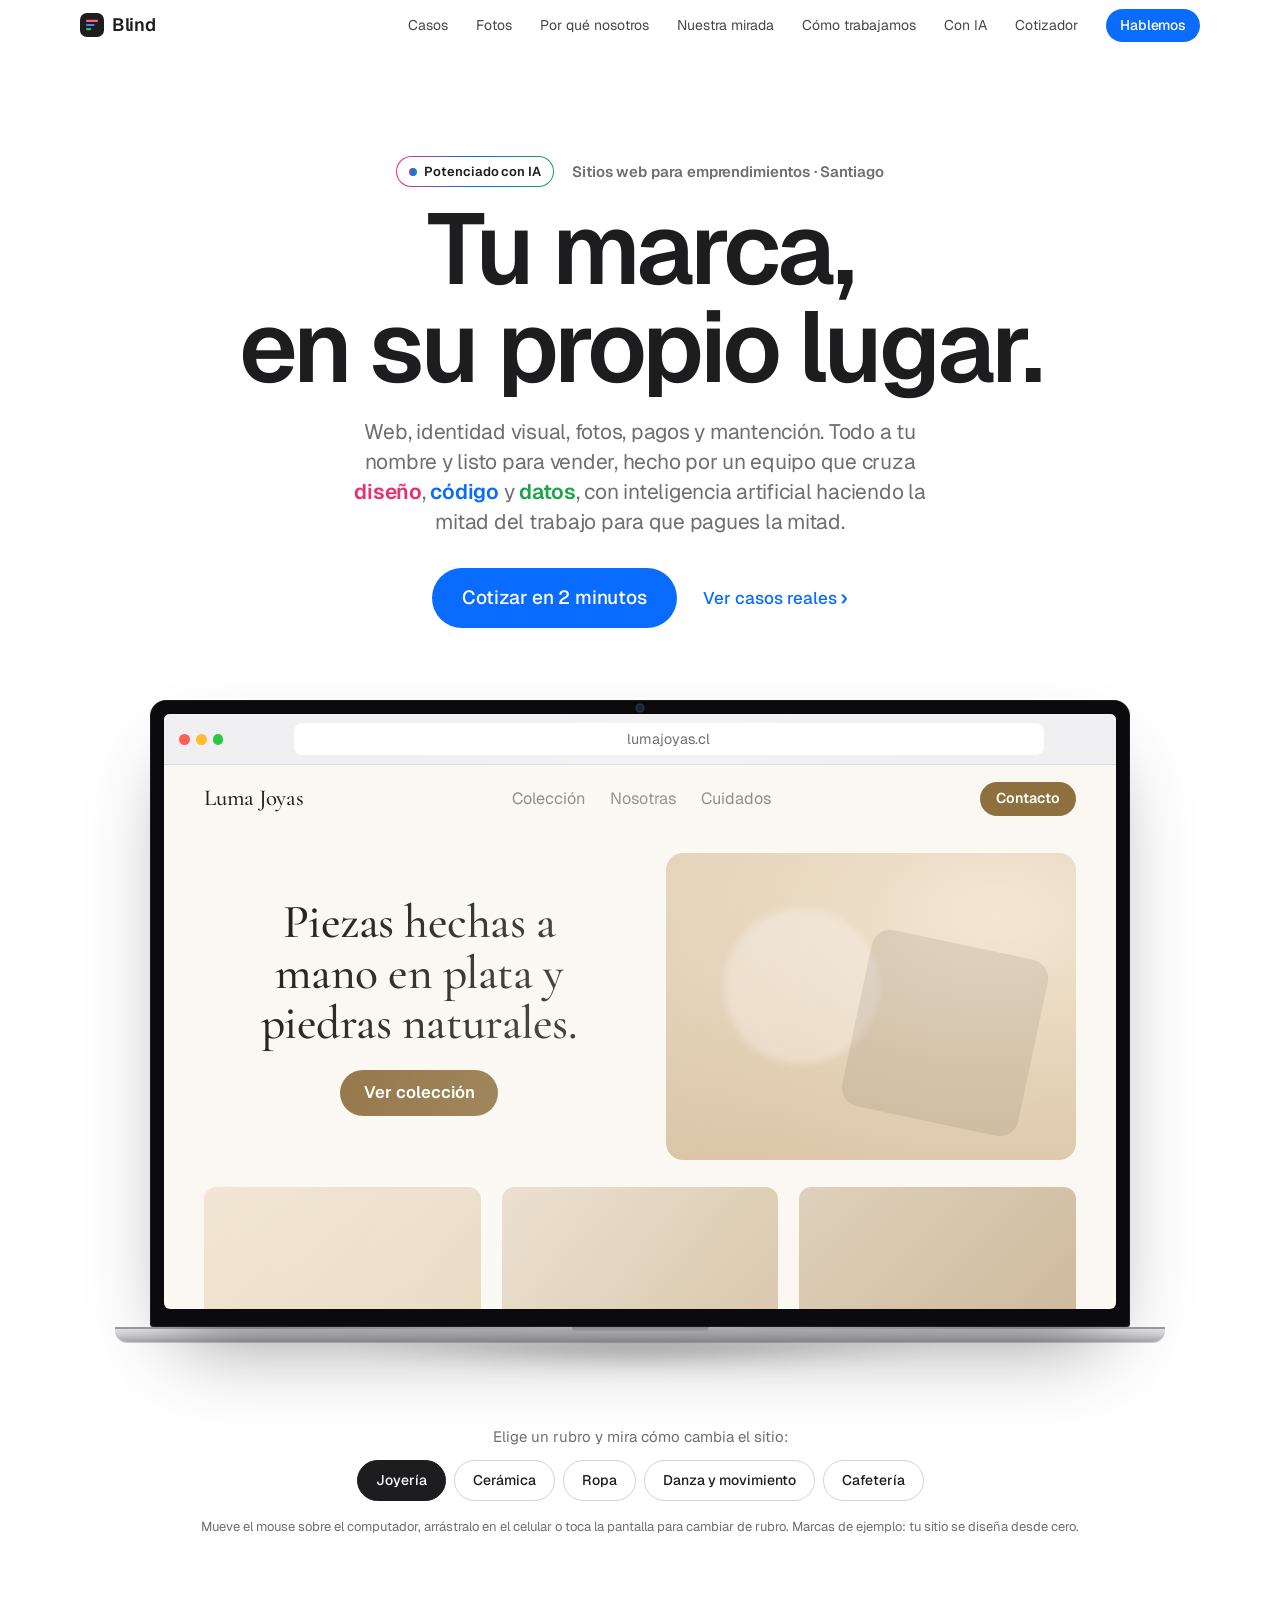
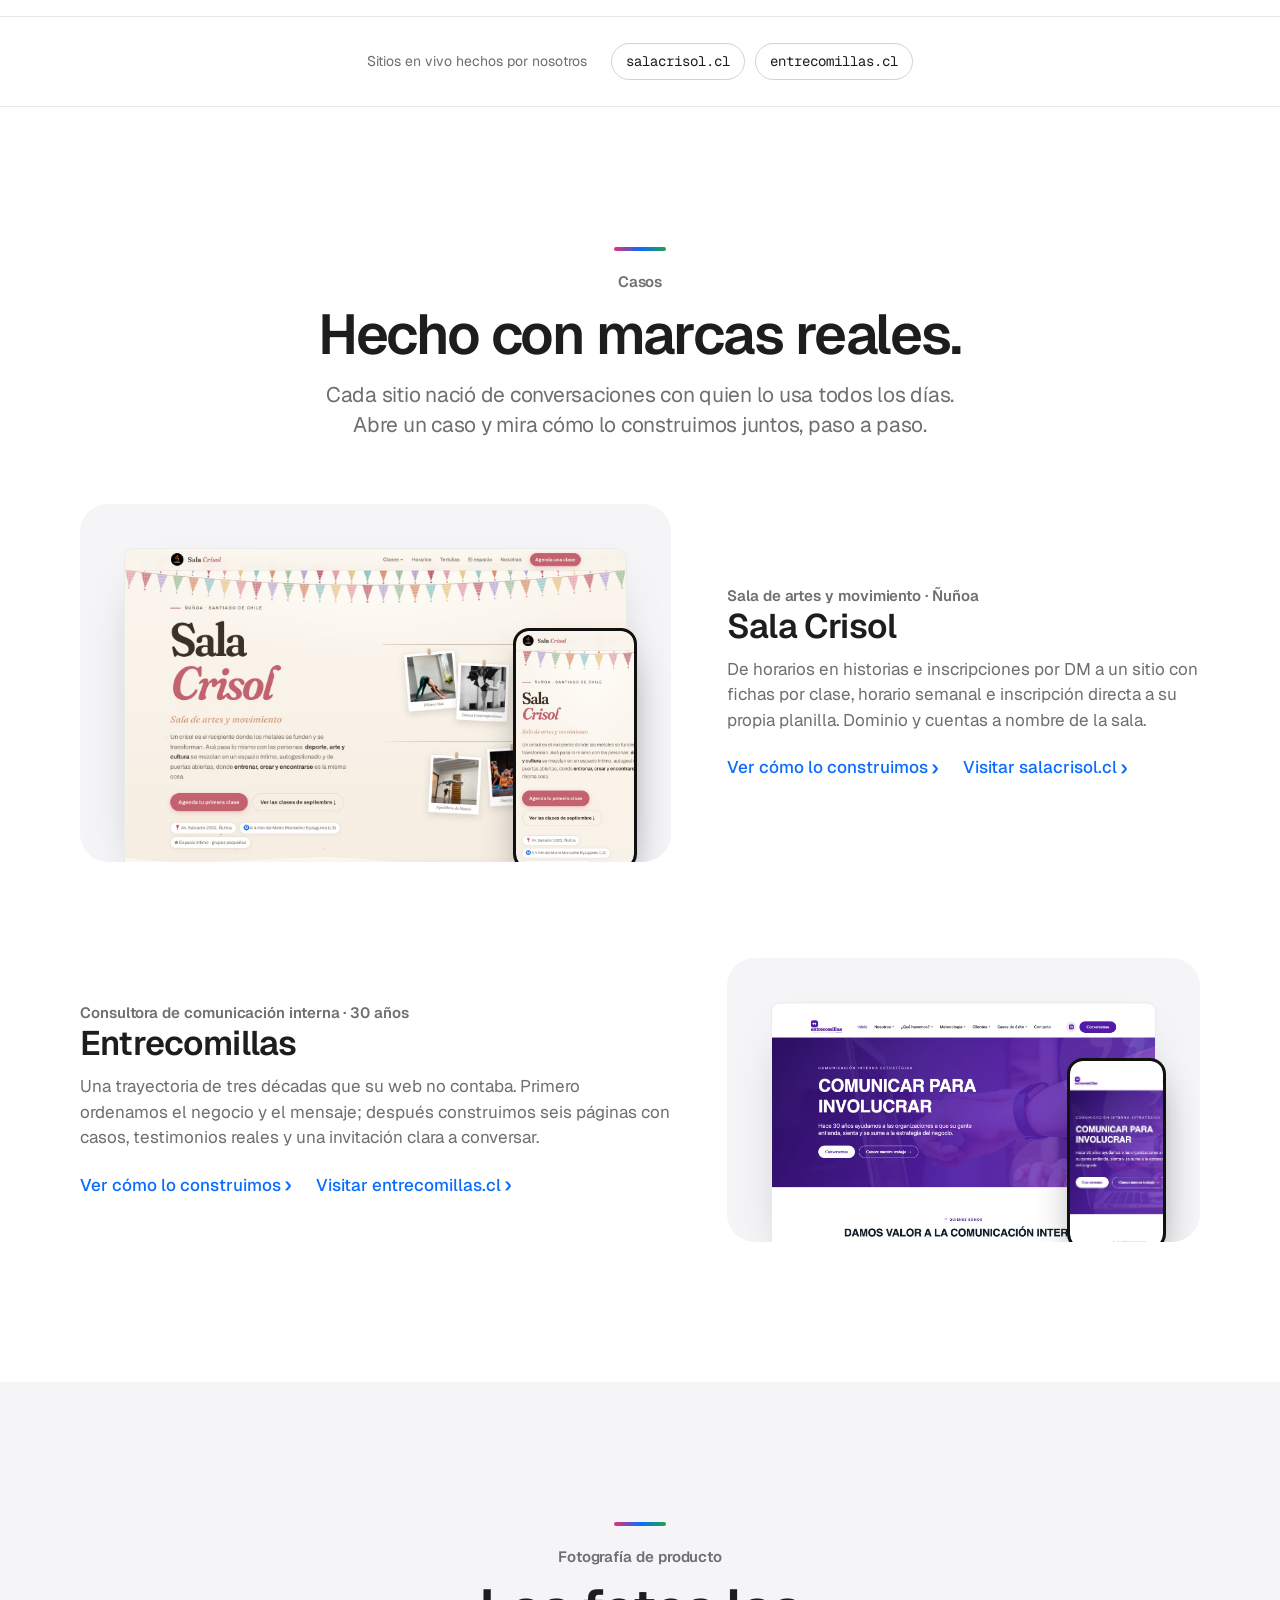
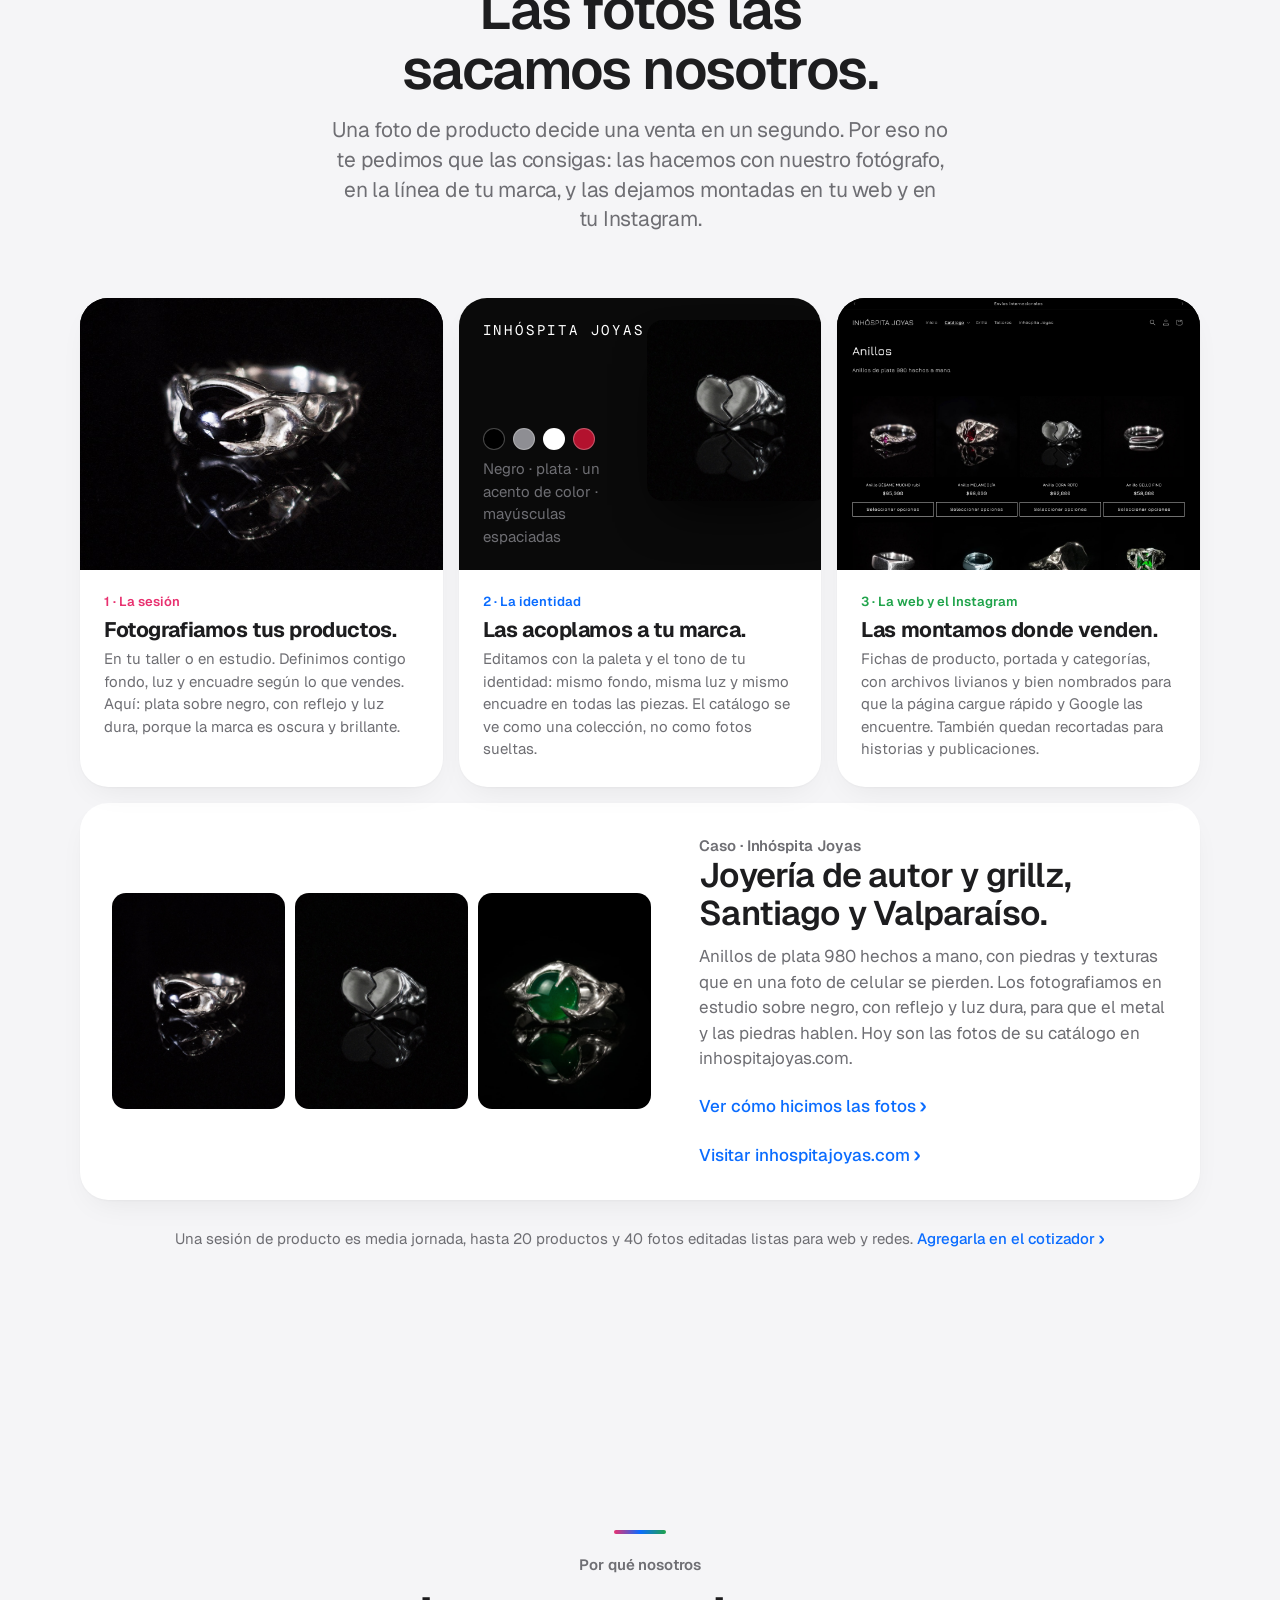
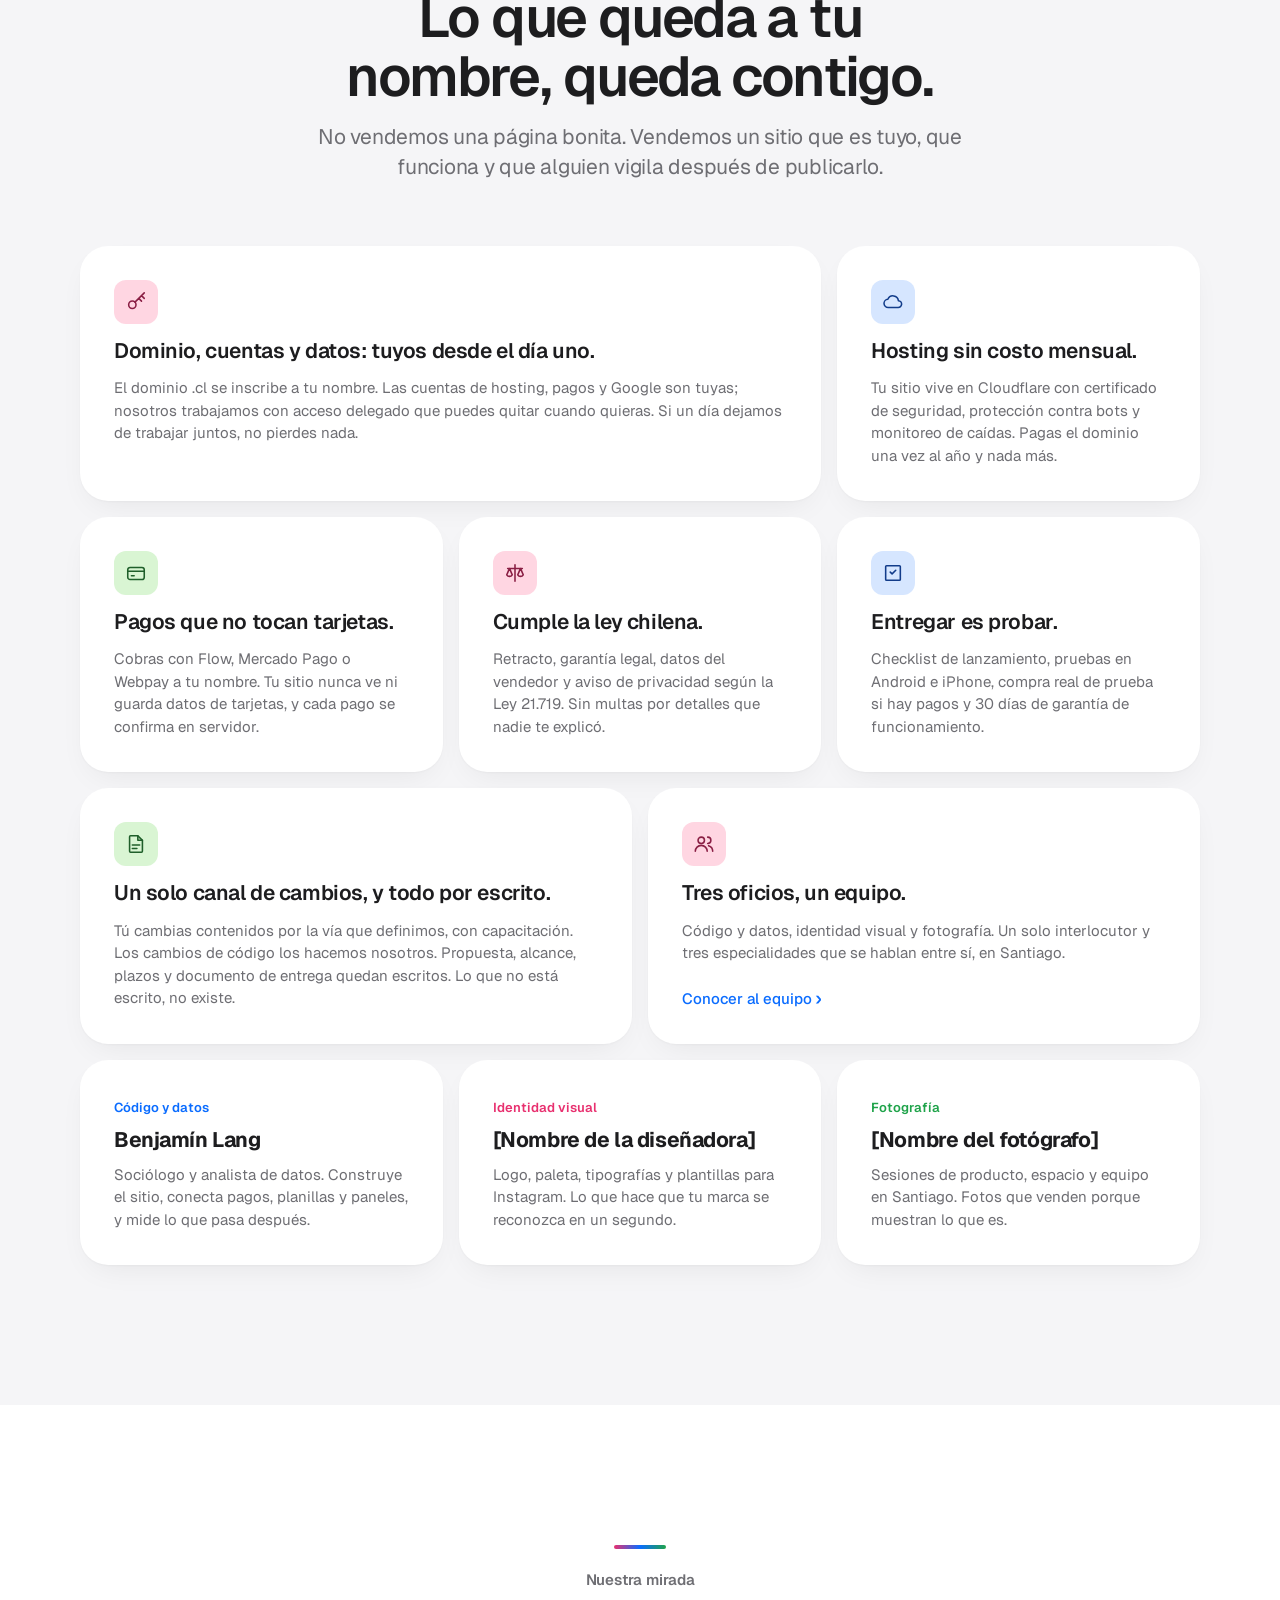
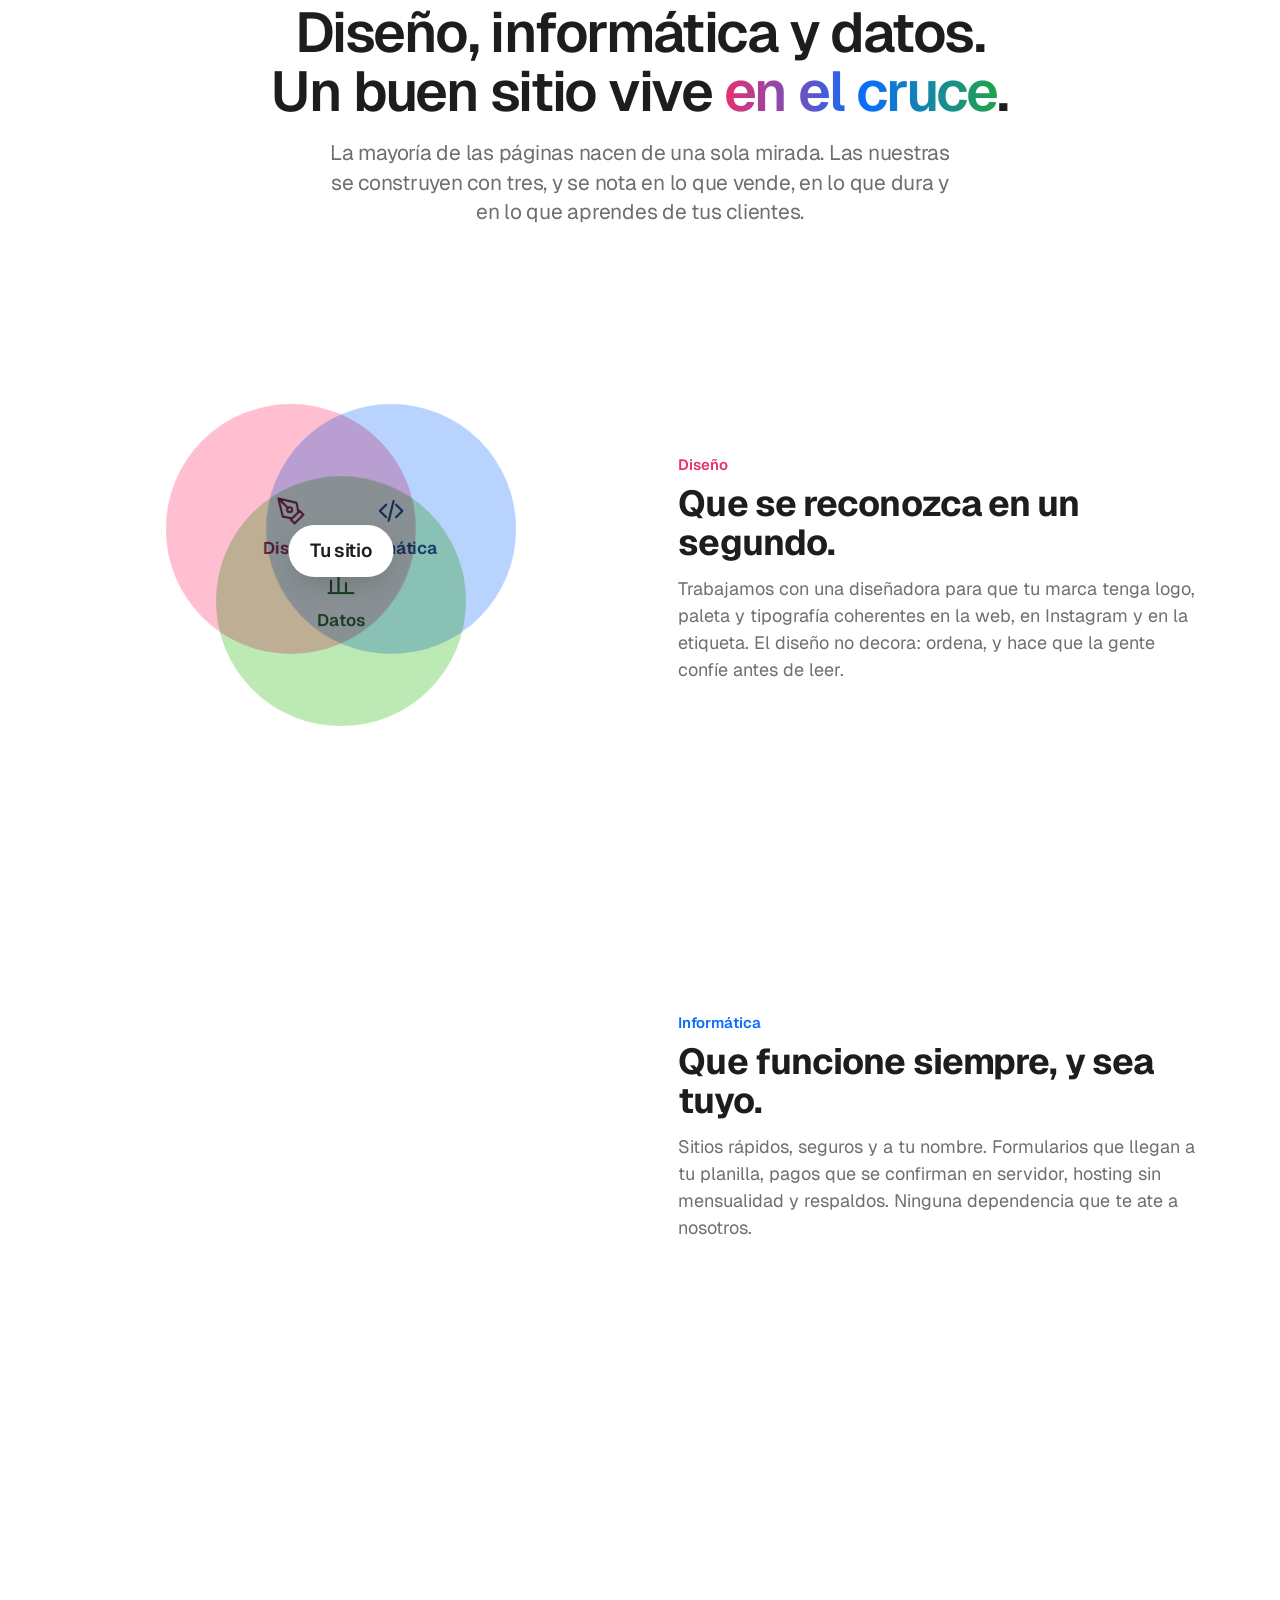
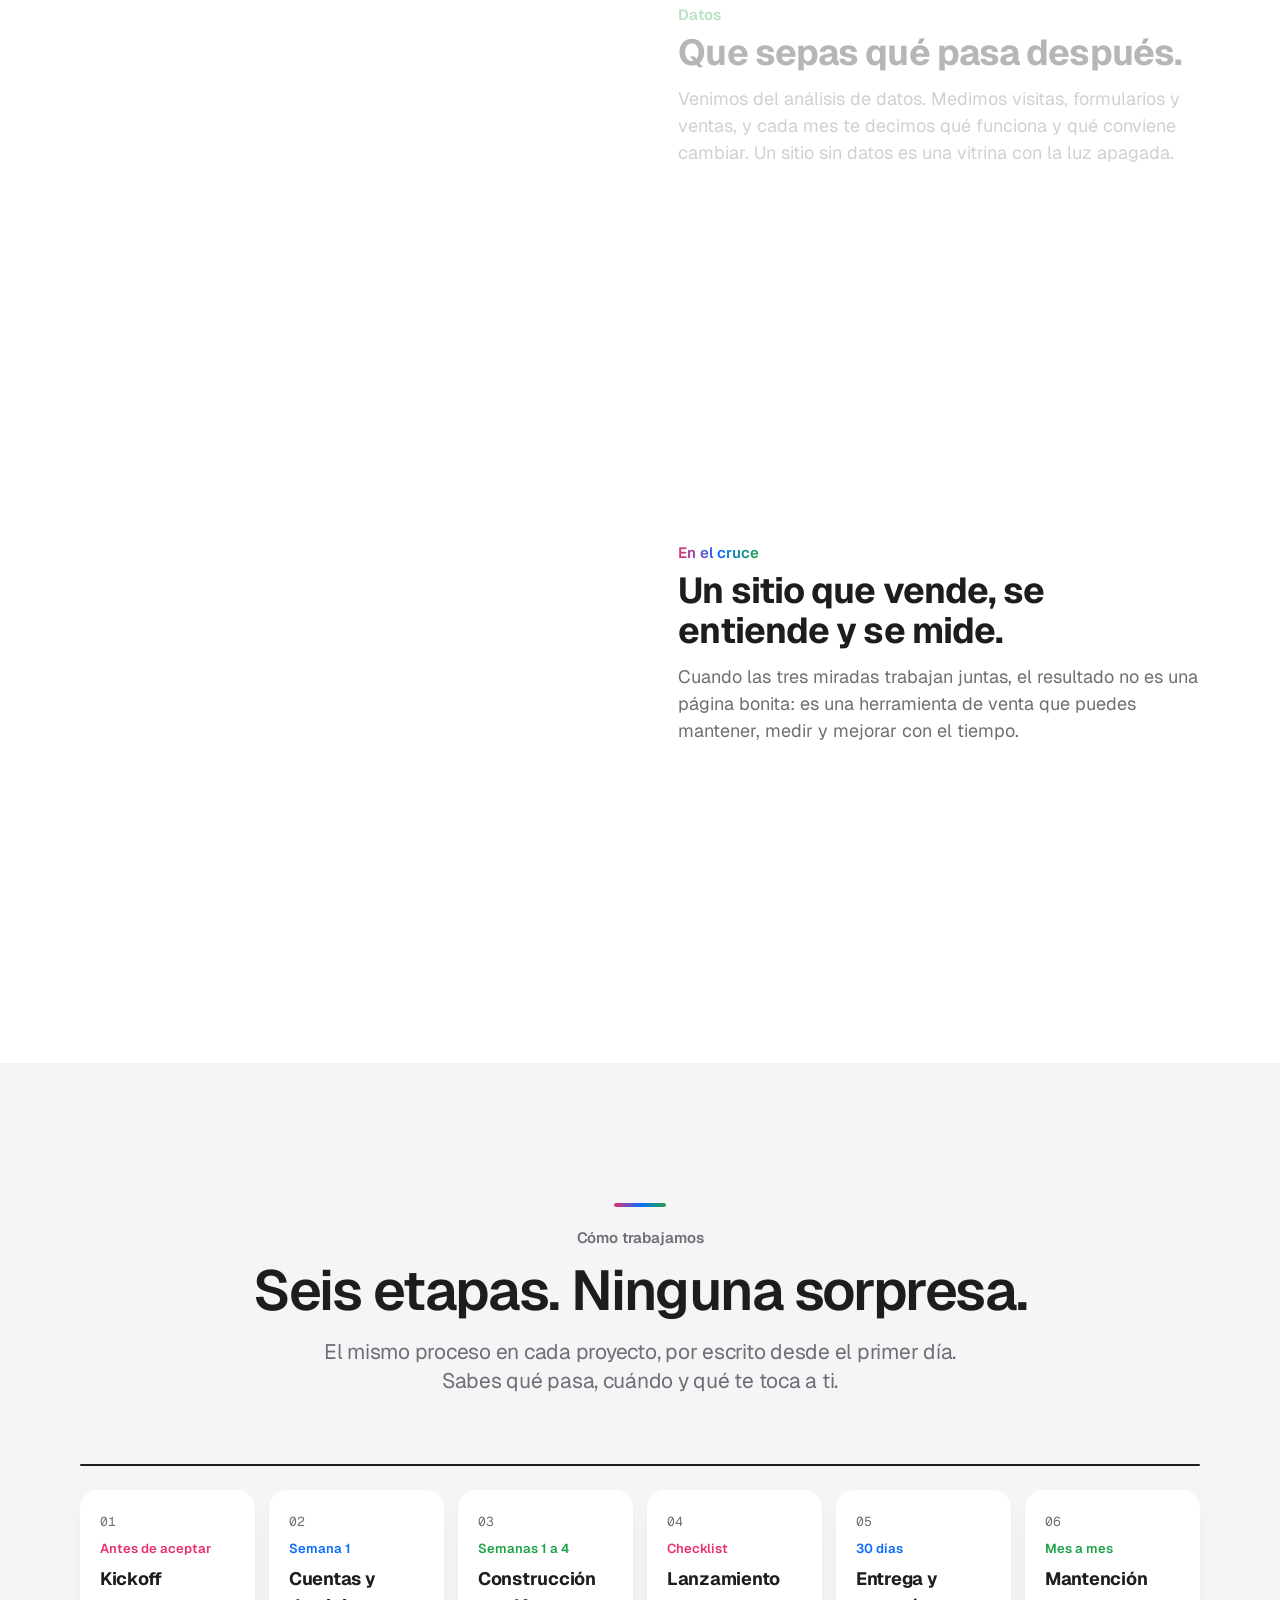
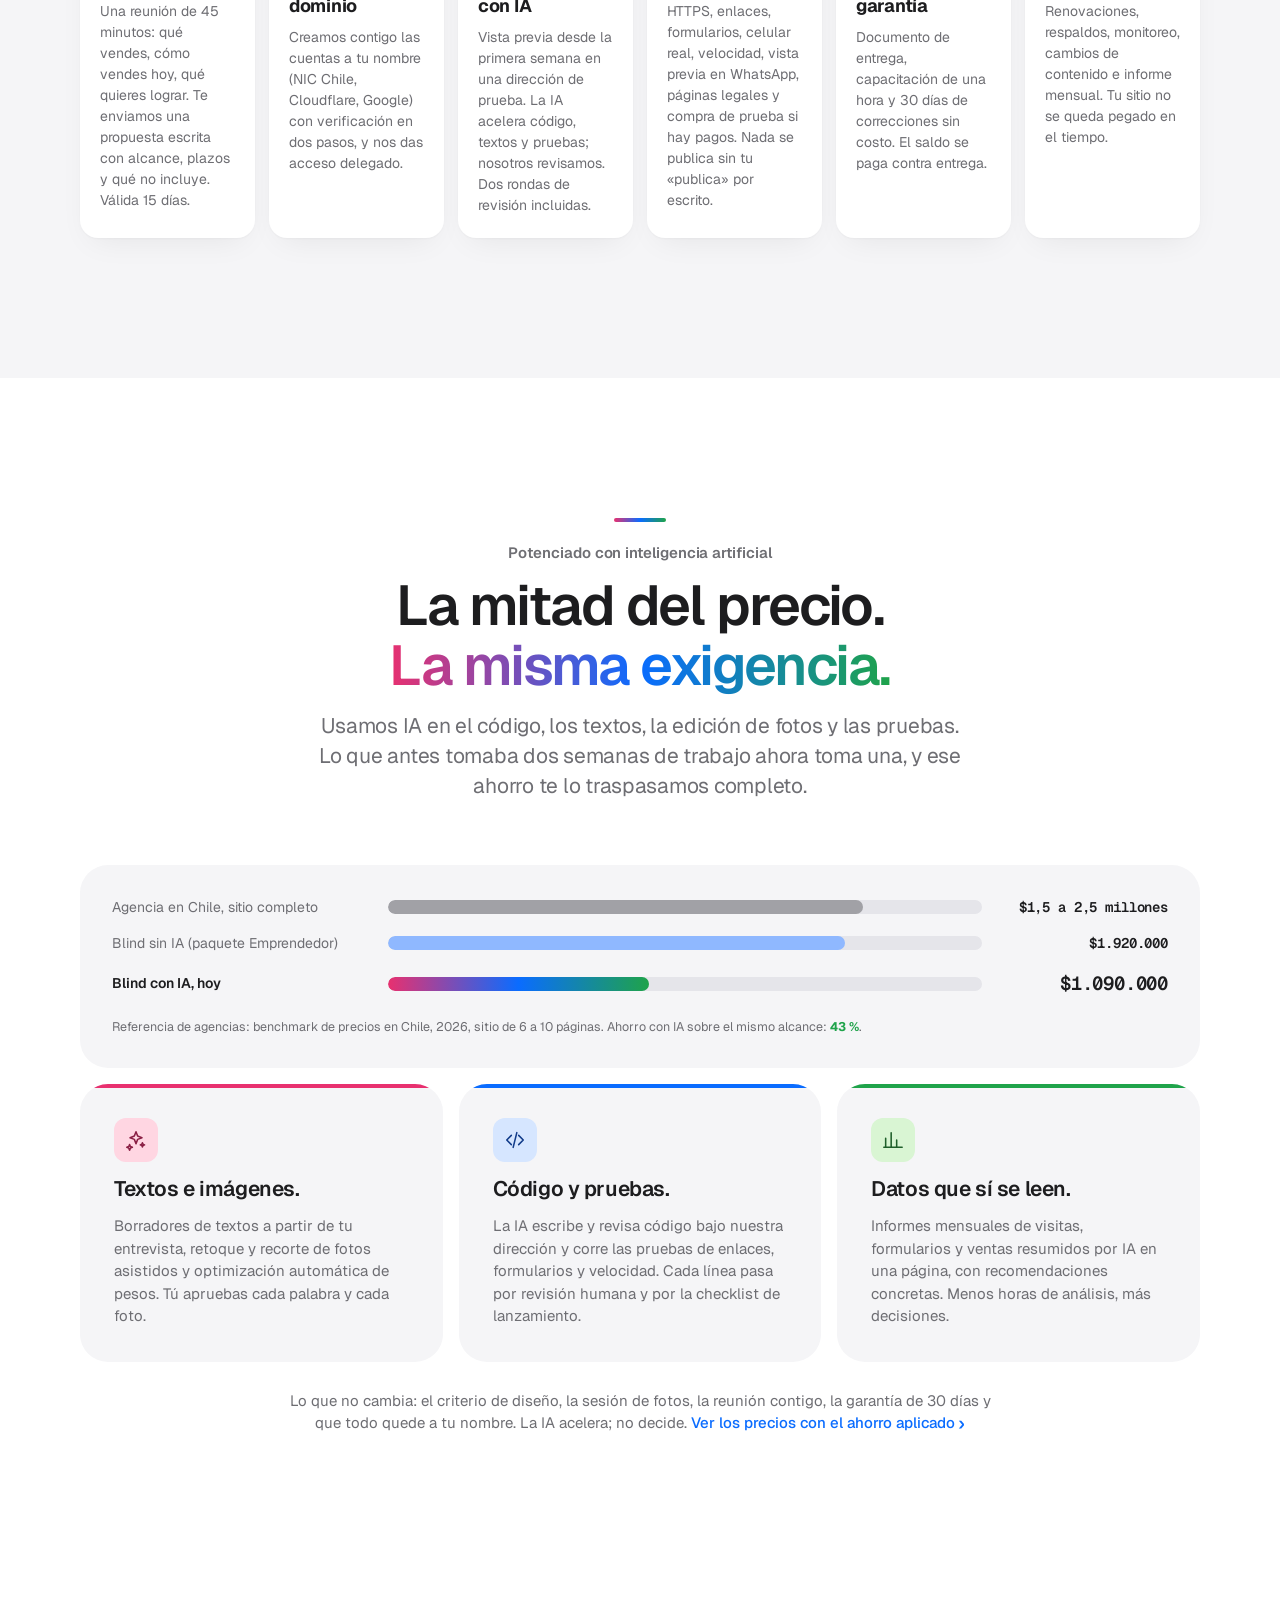
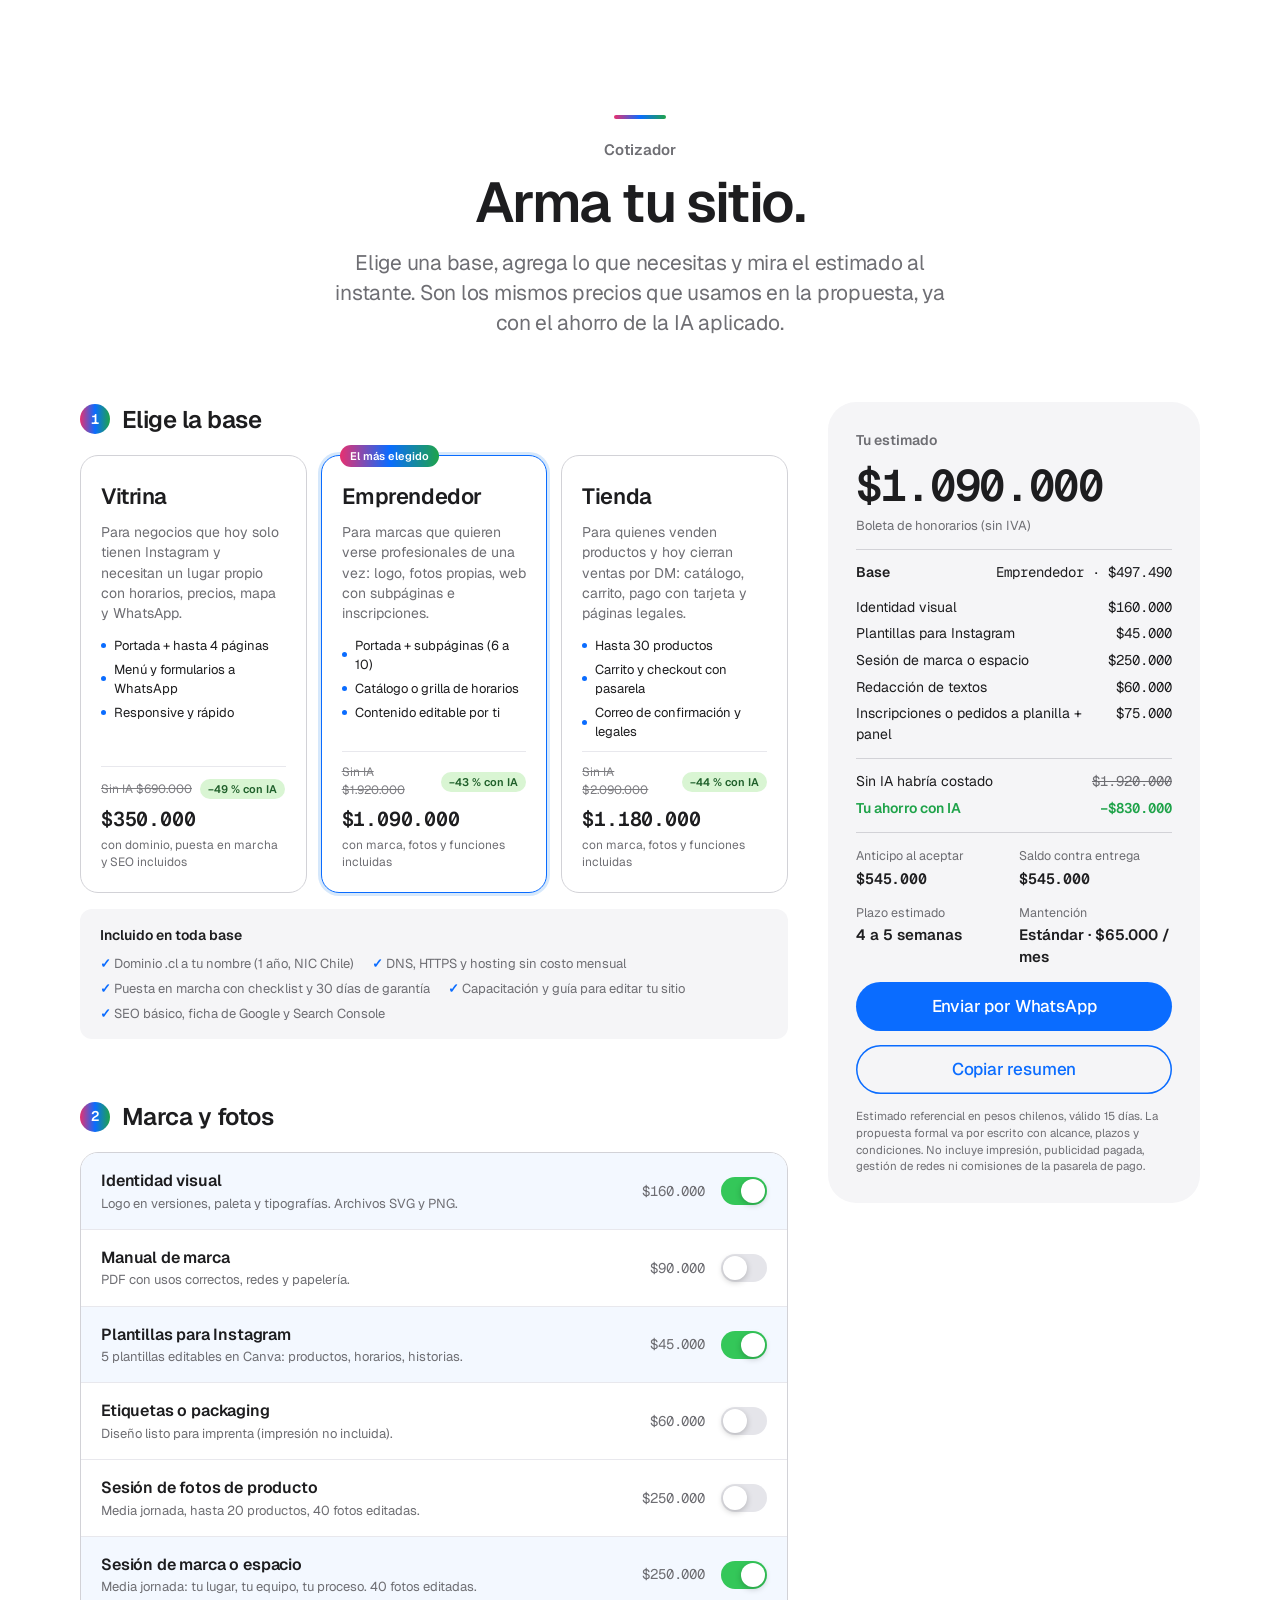
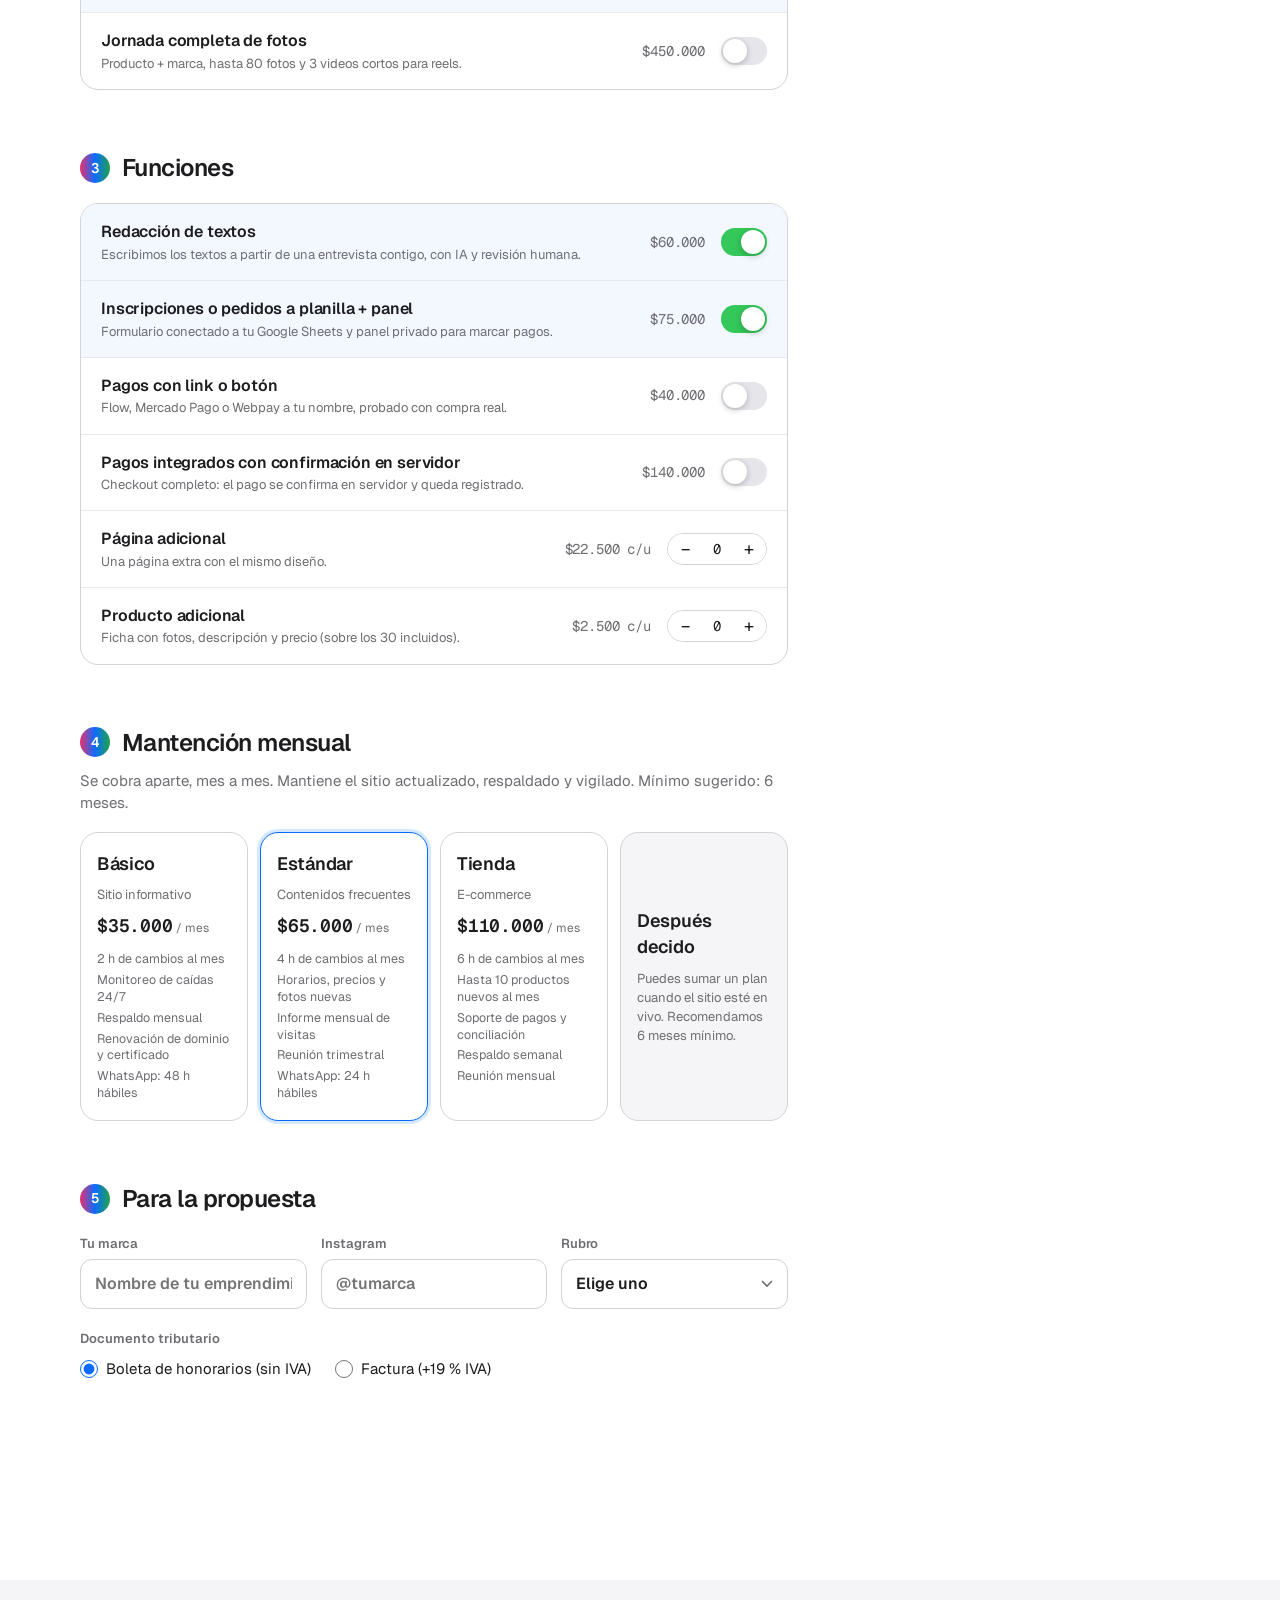
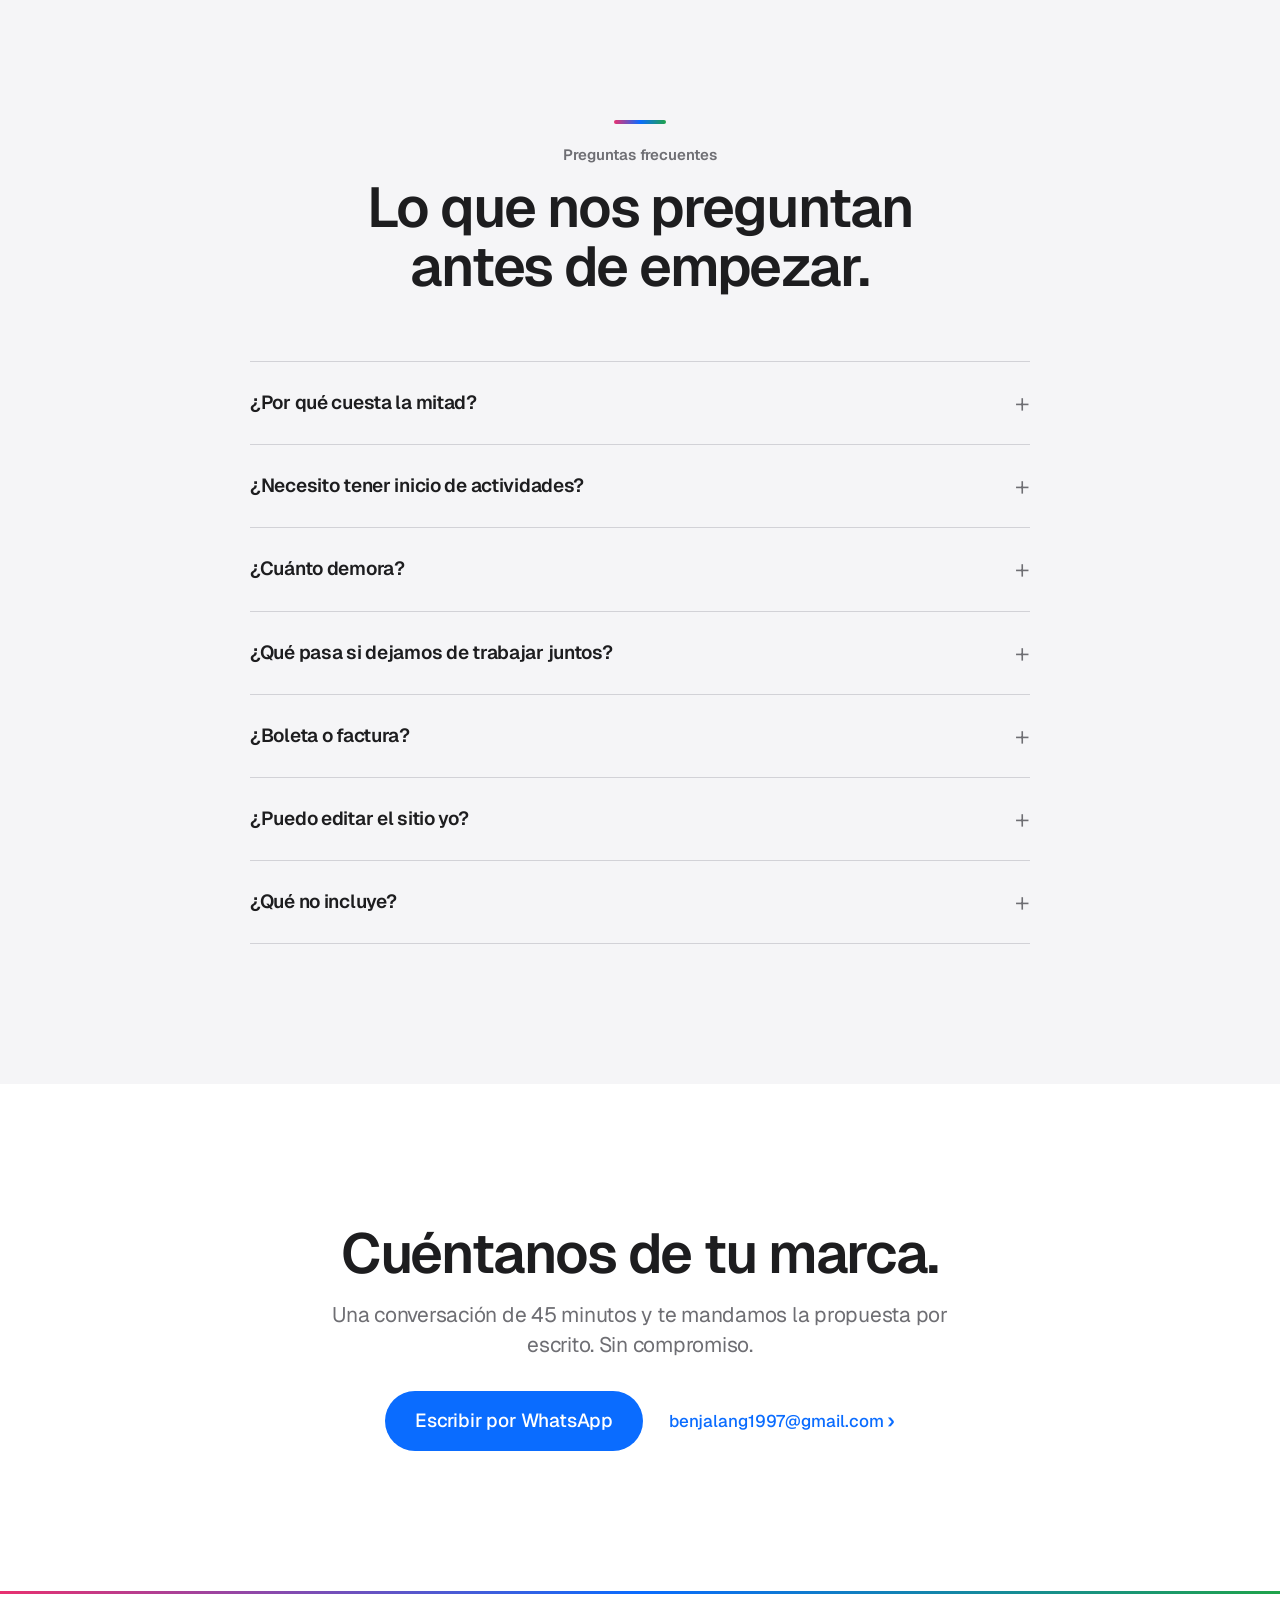
==== index.html @ 1ca6425b "Corrige el nombre Entrecomillas (se escribe junto) Co-Authored-By: Claude Fable 5.1 <noreply@anthrop" ====
<!doctype html>
<html lang="es-CL">
<head>
  <meta charset="utf-8">
  <meta name="viewport" content="width=device-width, initial-scale=1">
  <title>Blind · Sitios web completos, potenciados con IA</title>
  <meta name="description" content="Blind: web, identidad visual, fotos, pagos y mantención para emprendimientos en Santiago. Potenciado con IA para costar la mitad. Todo a tu nombre. Cotiza en 2 minutos.">
  <meta name="theme-color" content="#ffffff">
  <meta property="og:title" content="Tu marca, en su propio lugar.">
  <meta property="og:description" content="Sitios web completos para emprendimientos, potenciados con IA: web + identidad + fotos + pagos + mantención a la mitad del precio. Cotiza en 2 minutos.">
  <meta property="og:type" content="website">
  <link rel="icon" href="data:image/svg+xml,%3Csvg xmlns='http://www.w3.org/2000/svg' viewBox='0 0 28 28'%3E%3Crect width='28' height='28' rx='8' fill='%231d1d1f'/%3E%3Crect x='7' y='8' width='14' height='2.6' rx='1.3' fill='%23ff5c8a'/%3E%3Crect x='7' y='12.7' width='10' height='2.6' rx='1.3' fill='%233d8bff'/%3E%3Crect x='7' y='17.4' width='6' height='2.6' rx='1.3' fill='%2334c26a'/%3E%3C/svg%3E">
  <link rel="preconnect" href="https://fonts.googleapis.com">
  <link rel="preconnect" href="https://fonts.gstatic.com" crossorigin>
  <link rel="stylesheet" href="https://fonts.googleapis.com/css2?family=Geist:wght@400;500;600;700&family=Geist+Mono:wght@500;600&family=Cormorant+Garamond:wght@500&family=Nunito:wght@800&family=Archivo+Black&family=DM+Serif+Display:ital@1&family=Zilla+Slab:wght@600&display=swap">
  <link rel="stylesheet" href="css/estilos.css">
</head>
<body>
<a class="skip" href="#casos">Saltar al contenido</a>

<header class="nav">
  <div class="nav__in wrap">
    <a class="nav__logo" href="#inicio"><svg class="logo" viewBox="0 0 28 28" width="24" height="24" aria-hidden="true"><rect width="28" height="28" rx="8" fill="#1d1d1f"/><rect x="7" y="8" width="14" height="2.6" rx="1.3" fill="#ff5c8a"/><rect x="7" y="12.7" width="10" height="2.6" rx="1.3" fill="#3d8bff"/><rect x="7" y="17.4" width="6" height="2.6" rx="1.3" fill="#34c26a"/></svg><span data-cfg="nombre">Blind</span></a>
    <button class="nav__burger" aria-label="Abrir menú" aria-expanded="false" aria-controls="menu"><span></span><span></span></button>
    <nav class="nav__links" id="menu" aria-label="Secciones">
      <a href="#casos">Casos</a>
      <a href="#fotos">Fotos</a>
      <a href="#por-que">Por qué nosotros</a>
      <a href="#cruce">Nuestra mirada</a>
      <a href="#proceso">Cómo trabajamos</a>
      <a href="#ia">Con IA</a>
      <a href="#cotizador">Cotizador</a>
      <a class="btn btn--sm" data-wa href="#" target="_blank" rel="noopener">Hablemos</a>
    </nav>
  </div>
</header>

<main id="inicio">

  <!-- ================= HERO ================= -->
  <section class="hero">
    <div class="wrap">
      <p class="eyebrow hero__eyebrow"><span class="badge-ia"><i></i>Potenciado con IA</span>Sitios web para emprendimientos · Santiago</p>
      <h1 class="hero__h1"><span>Tu marca,</span> <span>en su propio lugar.</span></h1>
      <p class="lead hero__lead">Web, identidad visual, fotos, pagos y mantención. Todo a tu nombre y listo para vender, hecho por un equipo que cruza <b class="c-rosa">diseño</b>, <b class="c-azul">código</b> y <b class="c-verde">datos</b>, con inteligencia artificial haciendo la mitad del trabajo para que pagues la mitad.</p>
      <div class="hero__cta">
        <a class="btn btn--lg" href="#cotizador">Cotizar en 2 minutos</a>
        <a class="link" href="#casos">Ver casos reales</a>
      </div>
    </div>

    <div class="mac-stage" id="mac-stage" aria-label="Demostración interactiva: un sitio que cambia según el rubro">
      <div class="mac" id="mac">
        <div class="mac__float">
        <div class="mac__lid">
          <div class="mac__bezel">
            <div class="mac__cam"></div>
            <div class="mac__screen" role="button" tabindex="0" aria-label="Cambiar al siguiente rubro de ejemplo">
              <div class="mini" id="mini" data-font="joyeria">
                <div class="mini__bar"><span class="mini__dots"><i></i><i></i><i></i></span><span class="mini__url">lumajoyas.cl</span></div>
                <div class="mini__page">
                  <div class="mini__top">
                    <span class="mini__marca">Luma Joyas</span>
                    <span class="mini__nav"><span></span><span></span><span></span></span>
                    <span class="mini__btn">Contacto</span>
                  </div>
                  <div class="mini__hero">
                    <div class="mini__hero-txt"><h2 class="mini__tag"></h2><span class="mini__cta"></span></div>
                    <div class="mini__hero-img"></div>
                  </div>
                  <div class="mini__cards">
                    <div class="mini__card"><div class="mini__card-img mini__card-img--1"></div><span class="mini__card-nombre"></span><span class="mini__card-precio"></span></div>
                    <div class="mini__card"><div class="mini__card-img mini__card-img--2"></div><span class="mini__card-nombre"></span><span class="mini__card-precio"></span></div>
                    <div class="mini__card"><div class="mini__card-img mini__card-img--3"></div><span class="mini__card-nombre"></span><span class="mini__card-precio"></span></div>
                  </div>
                </div>
              </div>
            </div>
          </div>
        </div>
        <div class="mac__base"><span class="mac__notch"></span></div>
        <div class="mac__shadow"></div>
        </div>
      </div>
    </div>

    <div class="hero__rubros wrap">
      <p class="hero__rubros-label">Elige un rubro y mira cómo cambia el sitio:</p>
      <div class="chips" id="rubros" role="group" aria-label="Rubros de ejemplo"></div>
      <p class="hero__nota">Mueve el mouse sobre el computador, arrástralo en el celular o toca la pantalla para cambiar de rubro. Marcas de ejemplo: tu sitio se diseña desde cero.</p>
    </div>

    <div class="vivo">
      <div class="wrap vivo__in">
        <span class="vivo__label">Sitios en vivo hechos por nosotros</span>
        <div class="vivo__list" id="en-vivo"></div>
      </div>
    </div>
  </section>

  <!-- ================= CASOS ================= -->
  <section class="sec" id="casos">
    <div class="wrap">
      <header class="sec__head reveal">
        <p class="eyebrow">Casos</p>
        <h2 class="h2">Hecho con marcas reales.</h2>
        <p class="lead">Cada sitio nació de conversaciones con quien lo usa todos los días. Abre un caso y mira cómo lo construimos juntos, paso a paso.</p>
      </header>

      <div class="casos">
        <article class="caso reveal">
          <button class="caso__media" data-abrir="caso-crisol" aria-label="Ver cómo construimos el sitio de Sala Crisol">
            <span class="frame frame--desk"><img src="img/casos/salacrisol-desktop.jpg" alt="Portada de salacrisol.cl en escritorio" loading="lazy" width="1440" height="900"></span>
            <span class="frame frame--phone"><img src="img/casos/salacrisol-mobile.jpg" alt="" loading="lazy" width="390" height="844"></span>
          </button>
          <div class="caso__txt">
            <p class="eyebrow">Sala de artes y movimiento · Ñuñoa</p>
            <h3 class="h3">Sala Crisol</h3>
            <p>De horarios en historias e inscripciones por DM a un sitio con fichas por clase, horario semanal e inscripción directa a su propia planilla. Dominio y cuentas a nombre de la sala.</p>
            <div class="caso__acciones">
              <button class="link" type="button" data-abrir="caso-crisol">Ver cómo lo construimos</button>
              <a class="link" href="https://salacrisol.cl" target="_blank" rel="noopener">Visitar salacrisol.cl</a>
            </div>
          </div>
        </article>

        <article class="caso caso--invert reveal">
          <button class="caso__media" data-abrir="caso-ec" aria-label="Ver cómo construimos el sitio de Entrecomillas">
            <span class="frame frame--desk"><img src="img/casos/entrecomillas-desktop.jpg" alt="Portada de entrecomillas.cl en escritorio" loading="lazy" width="1440" height="900"></span>
            <span class="frame frame--phone"><img src="img/casos/entrecomillas-mobile.jpg" alt="" loading="lazy" width="390" height="844"></span>
          </button>
          <div class="caso__txt">
            <p class="eyebrow">Consultora de comunicación interna · 30 años</p>
            <h3 class="h3">Entrecomillas</h3>
            <p>Una trayectoria de tres décadas que su web no contaba. Primero ordenamos el negocio y el mensaje; después construimos seis páginas con casos, testimonios reales y una invitación clara a conversar.</p>
            <div class="caso__acciones">
              <button class="link" type="button" data-abrir="caso-ec">Ver cómo lo construimos</button>
              <a class="link" href="https://entrecomillas.cl" target="_blank" rel="noopener">Visitar entrecomillas.cl</a>
            </div>
          </div>
        </article>
      </div>
    </div>
  </section>


  <!-- ================= FOTOS ================= -->
  <section class="sec sec--grey fotos" id="fotos">
    <div class="wrap">
      <header class="sec__head reveal">
        <p class="eyebrow">Fotografía de producto</p>
        <h2 class="h2">Las fotos las sacamos nosotros.</h2>
        <p class="lead">Una foto de producto decide una venta en un segundo. Por eso no te pedimos que las consigas: las hacemos con nuestro fotógrafo, en la línea de tu marca, y las dejamos montadas en tu web y en tu Instagram.</p>
      </header>

      <div class="flujo" data-stagger>
        <figure class="flujo__paso reveal">
          <div class="flujo__img flujo__img--foto"><img src="img/fotos/inhospita-abismo.jpg" alt="Anillo Abismo de Inhóspita Joyas fotografiado en estudio sobre fondo negro con reflejo" loading="lazy" width="900" height="1125"></div>
          <figcaption><span class="flujo__n">1 · La sesión</span><h3>Fotografiamos tus productos.</h3><p>En tu taller o en estudio. Definimos contigo fondo, luz y encuadre según lo que vendes. Aquí: plata sobre negro, con reflejo y luz dura, porque la marca es oscura y brillante.</p></figcaption>
        </figure>
        <figure class="flujo__paso reveal">
          <div class="marca-card" aria-hidden="true">
            <span class="marca-card__logo">Inhóspita Joyas</span>
            <div class="marca-card__foto"><img src="img/fotos/inhospita-cora.jpg" alt="" loading="lazy" width="900" height="1125"></div>
            <div>
              <div class="marca-card__swatches"><i style="background:#000"></i><i style="background:#8e8e93"></i><i style="background:#ffffff"></i><i style="background:#b3122e"></i></div>
              <p class="marca-card__leyenda">Negro · plata · un acento de color · mayúsculas espaciadas</p>
            </div>
          </div>
          <figcaption><span class="flujo__n">2 · La identidad</span><h3>Las acoplamos a tu marca.</h3><p>Editamos con la paleta y el tono de tu identidad: mismo fondo, misma luz y mismo encuadre en todas las piezas. El catálogo se ve como una colección, no como fotos sueltas.</p></figcaption>
        </figure>
        <figure class="flujo__paso reveal">
          <div class="flujo__img flujo__img--web"><img src="img/casos/inhospita-anillos.jpg" alt="Catálogo de anillos en inhospitajoyas.com con las fotos montadas" loading="lazy" width="1440" height="900"></div>
          <figcaption><span class="flujo__n">3 · La web y el Instagram</span><h3>Las montamos donde venden.</h3><p>Fichas de producto, portada y categorías, con archivos livianos y bien nombrados para que la página cargue rápido y Google las encuentre. También quedan recortadas para historias y publicaciones.</p></figcaption>
        </figure>
      </div>

      <div class="fotos__caso reveal">
        <div class="fotos__galeria">
          <img src="img/fotos/inhospita-abismo.jpg" alt="Anillo Abismo, plata con piedra negra" loading="lazy" width="900" height="1125">
          <img src="img/fotos/inhospita-cora.jpg" alt="Anillo Cora Roto, corazón de plata partido" loading="lazy" width="900" height="1125">
          <img src="img/fotos/inhospita-ilusion.jpg" alt="Anillo Ilusión, plata con piedra verde" loading="lazy" width="900" height="900">
        </div>
        <div class="fotos__txt">
          <p class="eyebrow">Caso · Inhóspita Joyas</p>
          <h3 class="h3">Joyería de autor y grillz, Santiago y Valparaíso.</h3>
          <p>Anillos de plata 980 hechos a mano, con piedras y texturas que en una foto de celular se pierden. Los fotografiamos en estudio sobre negro, con reflejo y luz dura, para que el metal y las piedras hablen. Hoy son las fotos de su catálogo en inhospitajoyas.com.</p>
          <div class="caso__acciones">
            <button class="link" type="button" data-abrir="caso-inhospita">Ver cómo hicimos las fotos</button>
            <a class="link" href="https://inhospitajoyas.com" target="_blank" rel="noopener">Visitar inhospitajoyas.com</a>
          </div>
        </div>
      </div>

      <p class="fotos__nota">Una sesión de producto es media jornada, hasta 20 productos y 40 fotos editadas listas para web y redes. <a class="link" href="#cotizador">Agregarla en el cotizador</a></p>
    </div>
  </section>

  <!-- ================= POR QUÉ NOSOTROS ================= -->
  <section class="sec sec--grey" id="por-que">
    <div class="wrap">
      <header class="sec__head reveal">
        <p class="eyebrow">Por qué nosotros</p>
        <h2 class="h2">Lo que queda a tu nombre, queda contigo.</h2>
        <p class="lead">No vendemos una página bonita. Vendemos un sitio que es tuyo, que funciona y que alguien vigila después de publicarlo.</p>
      </header>

      <div class="bento" data-stagger>
        <article class="tile tile--4 reveal">
          <span class="tile__icon"><svg viewBox="0 0 24 24" fill="none" stroke="currentColor" stroke-width="1.7" stroke-linecap="round" stroke-linejoin="round"><circle cx="8" cy="15" r="4"/><path d="M10.9 12.1 21 2M15 8l3 3M18 5l3 3"/></svg></span>
          <h3>Dominio, cuentas y datos: tuyos desde el día uno.</h3>
          <p>El dominio .cl se inscribe a tu nombre. Las cuentas de hosting, pagos y Google son tuyas; nosotros trabajamos con acceso delegado que puedes quitar cuando quieras. Si un día dejamos de trabajar juntos, no pierdes nada.</p>
        </article>
        <article class="tile reveal">
          <span class="tile__icon"><svg viewBox="0 0 24 24" fill="none" stroke="currentColor" stroke-width="1.7" stroke-linecap="round" stroke-linejoin="round"><path d="M7 18a4.5 4.5 0 0 1-.6-9 6 6 0 0 1 11.5 1.6A3.7 3.7 0 0 1 17.5 18Z"/></svg></span>
          <h3>Hosting sin costo mensual.</h3>
          <p>Tu sitio vive en Cloudflare con certificado de seguridad, protección contra bots y monitoreo de caídas. Pagas el dominio una vez al año y nada más.</p>
        </article>
        <article class="tile reveal">
          <span class="tile__icon"><svg viewBox="0 0 24 24" fill="none" stroke="currentColor" stroke-width="1.7" stroke-linecap="round" stroke-linejoin="round"><rect x="3" y="6" width="18" height="13" rx="2.5"/><path d="M3 10h18M7 15h3"/></svg></span>
          <h3>Pagos que no tocan tarjetas.</h3>
          <p>Cobras con Flow, Mercado Pago o Webpay a tu nombre. Tu sitio nunca ve ni guarda datos de tarjetas, y cada pago se confirma en servidor.</p>
        </article>
        <article class="tile reveal">
          <span class="tile__icon"><svg viewBox="0 0 24 24" fill="none" stroke="currentColor" stroke-width="1.7" stroke-linecap="round" stroke-linejoin="round"><path d="M12 3v18M4 7h16M6 7l-3 7a3.5 3.5 0 0 0 6 0L6 7ZM18 7l-3 7a3.5 3.5 0 0 0 6 0l-3-7Z"/></svg></span>
          <h3>Cumple la ley chilena.</h3>
          <p>Retracto, garantía legal, datos del vendedor y aviso de privacidad según la Ley 21.719. Sin multas por detalles que nadie te explicó.</p>
        </article>
        <article class="tile reveal">
          <span class="tile__icon"><svg viewBox="0 0 24 24" fill="none" stroke="currentColor" stroke-width="1.7" stroke-linecap="round" stroke-linejoin="round"><path d="M9 11l2 2 4-4M5 4h14a1 1 0 0 1 1 1v14a1 1 0 0 1-1 1H5a1 1 0 0 1-1-1V5a1 1 0 0 1 1-1Z"/></svg></span>
          <h3>Entregar es probar.</h3>
          <p>Checklist de lanzamiento, pruebas en Android e iPhone, compra real de prueba si hay pagos y 30 días de garantía de funcionamiento.</p>
        </article>
        <article class="tile tile--3 reveal">
          <span class="tile__icon"><svg viewBox="0 0 24 24" fill="none" stroke="currentColor" stroke-width="1.7" stroke-linecap="round" stroke-linejoin="round"><path d="M14 3H6a1 1 0 0 0-1 1v16a1 1 0 0 0 1 1h12a1 1 0 0 0 1-1V8l-5-5Z"/><path d="M14 3v5h5M8 13h8M8 17h5"/></svg></span>
          <h3>Un solo canal de cambios, y todo por escrito.</h3>
          <p>Tú cambias contenidos por la vía que definimos, con capacitación. Los cambios de código los hacemos nosotros. Propuesta, alcance, plazos y documento de entrega quedan escritos. Lo que no está escrito, no existe.</p>
        </article>
        <article class="tile tile--3 reveal">
          <span class="tile__icon"><svg viewBox="0 0 24 24" fill="none" stroke="currentColor" stroke-width="1.7" stroke-linecap="round" stroke-linejoin="round"><circle cx="9" cy="8" r="3.5"/><path d="M2.5 20a6.5 6.5 0 0 1 13 0M16 4.5a3.5 3.5 0 0 1 0 7M21.5 20a6.5 6.5 0 0 0-4.5-6.2"/></svg></span>
          <h3>Tres oficios, un equipo.</h3>
          <p>Código y datos, identidad visual y fotografía. Un solo interlocutor y tres especialidades que se hablan entre sí, en Santiago.</p>
          <a class="link" href="#equipo">Conocer al equipo</a>
        </article>
      </div>

      <div class="equipo" id="equipo" data-stagger></div>
    </div>
  </section>

  <!-- ================= EL CRUCE ================= -->
  <section class="sec cruce" id="cruce">
    <div class="wrap">
      <header class="sec__head reveal">
        <p class="eyebrow">Nuestra mirada</p>
        <h2 class="h2">Diseño, informática y datos. Un buen sitio vive <span class="grad">en el cruce</span>.</h2>
        <p class="lead">La mayoría de las páginas nacen de una sola mirada. Las nuestras se construyen con tres, y se nota en lo que vende, en lo que dura y en lo que aprendes de tus clientes.</p>
      </header>

      <div class="cruce__grid">
        <div class="cruce__sticky">
          <div class="cruce__visual" data-step="0" aria-hidden="true">
            <div class="disco disco--d"><svg viewBox="0 0 24 24" fill="none" stroke="currentColor" stroke-width="1.7" stroke-linecap="round" stroke-linejoin="round"><path d="M12 19l7-7 3 3-7 7-3-3ZM18 13l-1.5-7.5L2 2l3.5 14.5L13 18l5-5ZM2 2l7.6 7.6"/><circle cx="11" cy="11" r="2"/></svg><span>Diseño</span></div>
            <div class="disco disco--i"><svg viewBox="0 0 24 24" fill="none" stroke="currentColor" stroke-width="1.7" stroke-linecap="round" stroke-linejoin="round"><path d="M8 7 3 12l5 5M16 7l5 5-5 5M14 4l-4 16"/></svg><span>Informática</span></div>
            <div class="disco disco--a"><svg viewBox="0 0 24 24" fill="none" stroke="currentColor" stroke-width="1.7" stroke-linecap="round" stroke-linejoin="round"><path d="M4 20V10M10 20V4M16 20v-8M22 20H2"/></svg><span>Datos</span></div>
            <div class="cruce__centro">Tu sitio</div>
          </div>
        </div>
        <div class="cruce__pasos">
          <div class="cruce__paso" data-step="1">
            <h3><small>Diseño</small>Que se reconozca en un segundo.</h3>
            <p>Trabajamos con una diseñadora para que tu marca tenga logo, paleta y tipografía coherentes en la web, en Instagram y en la etiqueta. El diseño no decora: ordena, y hace que la gente confíe antes de leer.</p>
          </div>
          <div class="cruce__paso" data-step="2">
            <h3><small>Informática</small>Que funcione siempre, y sea tuyo.</h3>
            <p>Sitios rápidos, seguros y a tu nombre. Formularios que llegan a tu planilla, pagos que se confirman en servidor, hosting sin mensualidad y respaldos. Ninguna dependencia que te ate a nosotros.</p>
          </div>
          <div class="cruce__paso" data-step="3">
            <h3><small>Datos</small>Que sepas qué pasa después.</h3>
            <p>Venimos del análisis de datos. Medimos visitas, formularios y ventas, y cada mes te decimos qué funciona y qué conviene cambiar. Un sitio sin datos es una vitrina con la luz apagada.</p>
          </div>
          <div class="cruce__paso" data-step="4">
            <h3><small>En el cruce</small>Un sitio que vende, se entiende y se mide.</h3>
            <p>Cuando las tres miradas trabajan juntas, el resultado no es una página bonita: es una herramienta de venta que puedes mantener, medir y mejorar con el tiempo.</p>
          </div>
        </div>
      </div>
    </div>
  </section>

  <!-- ================= CÓMO TRABAJAMOS ================= -->
  <section class="sec sec--grey" id="proceso">
    <div class="wrap">
      <header class="sec__head reveal">
        <p class="eyebrow">Cómo trabajamos</p>
        <h2 class="h2">Seis etapas. Ninguna sorpresa.</h2>
        <p class="lead">El mismo proceso en cada proyecto, por escrito desde el primer día. Sabes qué pasa, cuándo y qué te toca a ti.</p>
      </header>
      <ol class="etapas" data-stagger>
        <div class="etapas__track"><span class="etapas__bar"></span></div>
        <li class="etapa reveal"><span class="etapa__n">01</span><span class="etapa__cuando">Antes de aceptar</span><h3>Kickoff</h3><p>Una reunión de 45 minutos: qué vendes, cómo vendes hoy, qué quieres lograr. Te enviamos una propuesta escrita con alcance, plazos y qué no incluye. Válida 15 días.</p></li>
        <li class="etapa reveal"><span class="etapa__n">02</span><span class="etapa__cuando">Semana 1</span><h3>Cuentas y dominio</h3><p>Creamos contigo las cuentas a tu nombre (NIC Chile, Cloudflare, Google) con verificación en dos pasos, y nos das acceso delegado.</p></li>
        <li class="etapa reveal"><span class="etapa__n">03</span><span class="etapa__cuando">Semanas 1 a 4</span><h3>Construcción con IA</h3><p>Vista previa desde la primera semana en una dirección de prueba. La IA acelera código, textos y pruebas; nosotros revisamos. Dos rondas de revisión incluidas.</p></li>
        <li class="etapa reveal"><span class="etapa__n">04</span><span class="etapa__cuando">Checklist</span><h3>Lanzamiento</h3><p>HTTPS, enlaces, formularios, celular real, velocidad, vista previa en WhatsApp, páginas legales y compra de prueba si hay pagos. Nada se publica sin tu «publica» por escrito.</p></li>
        <li class="etapa reveal"><span class="etapa__n">05</span><span class="etapa__cuando">30 días</span><h3>Entrega y garantía</h3><p>Documento de entrega, capacitación de una hora y 30 días de correcciones sin costo. El saldo se paga contra entrega.</p></li>
        <li class="etapa reveal"><span class="etapa__n">06</span><span class="etapa__cuando">Mes a mes</span><h3>Mantención</h3><p>Renovaciones, respaldos, monitoreo, cambios de contenido e informe mensual. Tu sitio no se queda pegado en el tiempo.</p></li>
      </ol>
    </div>
  </section>


  <!-- ================= POTENCIADO CON IA ================= -->
  <section class="sec ia" id="ia">
    <div class="wrap">
      <header class="sec__head reveal">
        <p class="eyebrow">Potenciado con inteligencia artificial</p>
        <h2 class="h2">La mitad del precio. <span class="grad">La misma exigencia.</span></h2>
        <p class="lead">Usamos IA en el código, los textos, la edición de fotos y las pruebas. Lo que antes tomaba dos semanas de trabajo ahora toma una, y ese ahorro te lo traspasamos completo.</p>
      </header>

      <div class="ia__comparador reveal">
        <div class="barra"><span class="barra__label">Agencia en Chile, sitio completo</span><span class="barra__track"><span class="barra__fill barra__fill--gris" style="--w:80%"></span></span><span class="barra__valor mono">$1,5 a 2,5 millones</span></div>
        <div class="barra"><span class="barra__label">Blind sin IA (paquete Emprendedor)</span><span class="barra__track"><span class="barra__fill barra__fill--azul" data-ia-barra-sin></span></span><span class="barra__valor mono" data-ia-sin></span></div>
        <div class="barra barra--destacada"><span class="barra__label">Blind con IA, hoy</span><span class="barra__track"><span class="barra__fill barra__fill--tri" data-ia-barra></span></span><span class="barra__valor mono" data-ia-con></span></div>
        <p class="ia__fuente">Referencia de agencias: benchmark de precios en Chile, 2026, sitio de 6 a 10 páginas. Ahorro con IA sobre el mismo alcance: <strong data-ia-pct></strong>.</p>
      </div>

      <div class="ia__tiles" data-stagger>
        <article class="tile ia__tile ia__tile--rosa reveal">
          <span class="tile__icon"><svg viewBox="0 0 24 24" fill="none" stroke="currentColor" stroke-width="1.7" stroke-linecap="round" stroke-linejoin="round"><path d="M12 3l1.8 4.7L18.5 9.5l-4.7 1.8L12 16l-1.8-4.7L5.5 9.5l4.7-1.8L12 3ZM5 17l.9 2.1L8 20l-2.1.9L5 23l-.9-2.1L2 20l2.1-.9L5 17ZM19 15l.7 1.6 1.6.7-1.6.7L19 19.6l-.7-1.6-1.6-.7 1.6-.7L19 15Z"/></svg></span>
          <h3>Textos e imágenes.</h3>
          <p>Borradores de textos a partir de tu entrevista, retoque y recorte de fotos asistidos y optimización automática de pesos. Tú apruebas cada palabra y cada foto.</p>
        </article>
        <article class="tile ia__tile ia__tile--azul reveal">
          <span class="tile__icon"><svg viewBox="0 0 24 24" fill="none" stroke="currentColor" stroke-width="1.7" stroke-linecap="round" stroke-linejoin="round"><path d="M8 7 3 12l5 5M16 7l5 5-5 5M14 4l-4 16"/></svg></span>
          <h3>Código y pruebas.</h3>
          <p>La IA escribe y revisa código bajo nuestra dirección y corre las pruebas de enlaces, formularios y velocidad. Cada línea pasa por revisión humana y por la checklist de lanzamiento.</p>
        </article>
        <article class="tile ia__tile ia__tile--verde reveal">
          <span class="tile__icon"><svg viewBox="0 0 24 24" fill="none" stroke="currentColor" stroke-width="1.7" stroke-linecap="round" stroke-linejoin="round"><path d="M4 20V10M10 20V4M16 20v-8M22 20H2"/></svg></span>
          <h3>Datos que sí se leen.</h3>
          <p>Informes mensuales de visitas, formularios y ventas resumidos por IA en una página, con recomendaciones concretas. Menos horas de análisis, más decisiones.</p>
        </article>
      </div>

      <p class="ia__nota">Lo que no cambia: el criterio de diseño, la sesión de fotos, la reunión contigo, la garantía de 30 días y que todo quede a tu nombre. La IA acelera; no decide. <a class="link" href="#cotizador">Ver los precios con el ahorro aplicado</a></p>
    </div>
  </section>

  <!-- ================= COTIZADOR ================= -->
  <section class="sec config" id="cotizador">
    <div class="wrap">
      <header class="sec__head reveal">
        <p class="eyebrow">Cotizador</p>
        <h2 class="h2">Arma tu sitio.</h2>
        <p class="lead">Elige una base, agrega lo que necesitas y mira el estimado al instante. Son los mismos precios que usamos en la propuesta, ya con el ahorro de la IA aplicado.</p>
      </header>

      <div class="config__grid">
        <div class="config__main">
          <section class="paso">
            <h3 class="paso__t"><span class="paso__n">1</span>Elige la base</h3>
            <div class="bases" id="cfg-bases" role="radiogroup" aria-label="Base del sitio"></div>
            <div class="fijos"><p class="fijos__t">Incluido en toda base</p><ul id="cfg-fijos"></ul></div>
          </section>
          <section class="paso">
            <h3 class="paso__t"><span class="paso__n">2</span>Marca y fotos</h3>
            <div class="opts" id="cfg-marca"></div>
          </section>
          <section class="paso">
            <h3 class="paso__t"><span class="paso__n">3</span>Funciones</h3>
            <div class="opts" id="cfg-funciones"></div>
          </section>
          <section class="paso">
            <h3 class="paso__t"><span class="paso__n">4</span>Mantención mensual</h3>
            <p class="paso__d">Se cobra aparte, mes a mes. Mantiene el sitio actualizado, respaldado y vigilado. Mínimo sugerido: 6 meses.</p>
            <div class="planes" id="cfg-mant" role="radiogroup" aria-label="Plan de mantención"></div>
          </section>
          <section class="paso">
            <h3 class="paso__t"><span class="paso__n">5</span>Para la propuesta</h3>
            <div class="campos">
              <label>Tu marca<input id="cfg-marca-input" type="text" placeholder="Nombre de tu emprendimiento" autocomplete="organization"></label>
              <label>Instagram<input id="cfg-ig-input" type="text" placeholder="@tumarca"></label>
              <label>Rubro<select id="cfg-rubro"><option value="">Elige uno</option></select></label>
            </div>
            <fieldset class="doc">
              <legend>Documento tributario</legend>
              <label><input type="radio" name="doc" value="boleta" checked> Boleta de honorarios (sin IVA)</label>
              <label><input type="radio" name="doc" value="factura"> Factura (+19 % IVA)</label>
            </fieldset>
          </section>
        </div>

        <aside class="res" id="resumen" aria-live="polite">
          <p class="res__label">Tu estimado</p>
          <p class="res__total mono" id="res-total">$0</p>
          <p class="res__doc" id="res-doc"></p>
          <dl class="res__lineas"><div class="res__item"><dt>Base</dt><dd id="res-base"></dd></div></dl>
          <ul class="res__extras" id="res-extras"></ul>
          <div class="res__ia"><div class="res__item"><span>Sin IA habría costado</span><span id="res-sinia"></span></div><div class="res__item res__item--ahorro"><span>Tu ahorro con IA</span><span id="res-ahorro"></span></div></div>
          <div class="res__item" id="res-iva" hidden><span>IVA 19 %</span><span id="res-iva-monto"></span></div>
          <div class="res__split">
            <div><span>Anticipo al aceptar</span><strong class="mono" id="res-anticipo"></strong></div>
            <div><span>Saldo contra entrega</span><strong class="mono" id="res-saldo"></strong></div>
          </div>
          <div class="res__meta">
            <div><span>Plazo estimado</span><strong id="res-plazo"></strong></div>
            <div><span>Mantención</span><strong id="res-mant"></strong></div>
          </div>
          <a class="btn btn--block" id="res-wa" href="#" target="_blank" rel="noopener">Enviar por WhatsApp</a>
          <button class="btn btn--ghost btn--block" id="res-copiar" type="button">Copiar resumen</button>
          <p class="res__nota">Estimado referencial en pesos chilenos, válido 15 días. La propuesta formal va por escrito con alcance, plazos y condiciones. No incluye impresión, publicidad pagada, gestión de redes ni comisiones de la pasarela de pago.</p>
        </aside>
      </div>
    </div>
    <div class="res-bar" id="res-bar" aria-hidden="true"><div><span>Total estimado</span><strong class="mono" id="res-bar-total">$0</strong></div><a class="btn btn--sm" href="#resumen">Ver resumen</a></div>
  </section>

  <!-- ================= FAQ ================= -->
  <section class="sec sec--grey" id="faq">
    <div class="wrap wrap--narrow">
      <header class="sec__head reveal">
        <p class="eyebrow">Preguntas frecuentes</p>
        <h2 class="h2">Lo que nos preguntan antes de empezar.</h2>
      </header>
      <div class="faq" data-stagger>
        <details class="faq__item reveal"><summary>¿Por qué cuesta la mitad?</summary><p>Porque trabajamos con inteligencia artificial en el código, los textos, la edición y las pruebas: menos horas por el mismo estándar, y ese ahorro te lo traspasamos. Lo que no se acelera con IA, como la sesión de fotos o el dominio, mantiene su precio. Todo pasa igual por revisión humana y por la checklist de lanzamiento.</p></details>
        <details class="faq__item reveal"><summary>¿Necesito tener inicio de actividades?</summary><p>Para un sitio informativo, no. Para cobrar con tarjeta, sí: desde octubre de 2025 las pasarelas exigen inicio de actividades en el SII y boleta electrónica. Te orientamos y, si hace falta, te decimos exactamente qué preguntarle a tu contador.</p></details>
        <details class="faq__item reveal"><summary>¿Cuánto demora?</summary><p>Una Vitrina, unas 3 semanas. Con identidad visual y fotos, entre 5 y 8 semanas. Los plazos corren desde el pago del anticipo y la entrega de contenidos (textos, precios, fotos o la fecha de la sesión).</p></details>
        <details class="faq__item reveal"><summary>¿Qué pasa si dejamos de trabajar juntos?</summary><p>Nada se rompe. Dominio, cuentas, código y diseño son tuyos. Te entregamos un archivo final con todo, quitamos nuestros accesos y dejamos por escrito cómo renovar el dominio.</p></details>
        <details class="faq__item reveal"><summary>¿Boleta o factura?</summary><p>Emitimos boleta de honorarios, sin IVA. Si tu empresa necesita factura, se agrega el 19 % de IVA. El cotizador calcula los dos casos.</p></details>
        <details class="faq__item reveal"><summary>¿Puedo editar el sitio yo?</summary><p>Sí. Cambias horarios, precios, fotos y textos por la vía que definimos contigo (archivo de configuración, panel o planilla), con una capacitación grabada y una guía. Los cambios de código los hacemos nosotros, para que nada se rompa.</p></details>
        <details class="faq__item reveal"><summary>¿Qué no incluye?</summary><p>Impresión de papelería, publicidad pagada, gestión de redes sociales, fotos de stock ni licencias de plataformas pagadas. Las comisiones por cada venta las cobra la pasarela, a tu nombre.</p></details>
      </div>
    </div>
  </section>

  <!-- ================= CTA FINAL ================= -->
  <section class="sec cta" id="contacto">
    <div class="wrap cta__in reveal">
      <h2 class="h2">Cuéntanos de tu marca.</h2>
      <p class="lead">Una conversación de 45 minutos y te mandamos la propuesta por escrito. Sin compromiso.</p>
      <div class="cta__btns">
        <a class="btn btn--lg" data-wa href="#" target="_blank" rel="noopener">Escribir por WhatsApp</a>
        <a class="link" data-mail href="#"></a>
      </div>
    </div>
  </section>
</main>

<footer class="foot">
  <div class="wrap foot__in">
    <p><span data-cfg="nombre"></span> · <span data-cfg="ciudad"></span> · © <span data-year></span></p>
    <nav aria-label="Enlaces legales y redes">
      <a href="privacidad.html">Aviso de privacidad</a>
      <a data-ig hidden href="#" target="_blank" rel="noopener"></a>
      <a data-linkedin href="#" target="_blank" rel="noopener">LinkedIn</a>
    </nav>
    <p class="foot__legal">[Nombre o razón social] · RUT [xx.xxx.xxx-x] · [Dirección de contacto] · Santiago, Chile</p>
  </div>
</footer>

<!-- ================= MODAL · SALA CRISOL ================= -->
<dialog class="modal" id="caso-crisol" aria-labelledby="crisol-titulo">
  <div class="modal__in">
    <button class="modal__cerrar" type="button" data-cerrar aria-label="Cerrar">×</button>
    <header class="modal__head">
      <p class="eyebrow">Caso · Sala Crisol</p>
      <h2 class="h2" id="crisol-titulo">Cómo lo construimos juntos.</h2>
      <p class="lead">Una sala de artes y movimiento en Ñuñoa, seis talleres, dos fundadoras y todo viviendo en Instagram.</p>
    </header>
    <div class="modal__hero">
      <span class="frame frame--desk"><img src="img/casos/salacrisol-desktop.jpg" alt="Portada de salacrisol.cl en escritorio" loading="lazy" width="1440" height="900"></span>
      <span class="frame frame--phone"><img src="img/casos/salacrisol-mobile.jpg" alt="" loading="lazy" width="390" height="844"></span>
    </div>
    <dl class="ficha">
      <div><dt>Rubro</dt><dd>Sala de danza y movimiento · Ñuñoa</dd></div>
      <div><dt>Antes</dt><dd>Horarios en historias, inscripciones por DM y cupos de memoria.</dd></div>
      <div><dt>Después</dt><dd>salacrisol.cl con fichas por clase, horario semanal e inscripción directa a su planilla.</dd></div>
      <div><dt>Entregado</dt><dd class="chips-mini"><span>Sitio completo</span><span>Inscripciones + panel</span><span>Dominio .cl a su nombre</span><span>WhatsApp con mensaje listo</span><span>Capacitación</span></dd></div>
    </dl>
    <ol class="pasos-caso">
      <li class="paso-caso"><span class="paso-caso__n">01</span><span class="paso-caso__k">Punto de partida</span><h3>Seis talleres, 25 m² y todo en Instagram.</h3><p>Consuelo y Esperanza tenían la sala, seis talleres con distintas profes, tertulias de cine y domingos populares. Los horarios vivían en historias, las inscripciones llegaban por mensaje directo y los cupos se llevaban de memoria.</p></li>
      <li class="paso-caso"><span class="paso-caso__n">02</span><span class="paso-caso__k">Kickoff</span><h3>Una conversación de 45 minutos.</h3><p>Qué venden (clases mensuales, arriendo de la sala, entradas a tertulias), cómo cierran hoy (WhatsApp), qué las cansa (repetir horarios y precios) y qué quieren: que alguien llegue a su primera clase sin preguntar diez veces.</p></li>
      <li class="paso-caso"><span class="paso-caso__n">03</span><span class="paso-caso__k">Decisiones juntas</span><h3>El crisol como concepto.</h3><p>El nombre dio el concepto: el recipiente donde las cosas se funden. De ahí salió una paleta cálida, banderines, fotos tipo polaroid y una tipografía con carácter. Cada taller con su ficha (profe, nivel, días) y el botón principal a WhatsApp con el mensaje ya escrito.</p></li>
      <li class="paso-caso"><span class="paso-caso__n">04</span><span class="paso-caso__k">Construcción</span><h3>Vista previa desde la primera semana.</h3><p>Fichas por taller, horario semanal como grilla, sección de tertulias y arriendo de la sala con precios claros. Las inscripciones llegan a una planilla de Google de la sala, con un panel privado para marcar pagos y asistencia. Ellas revisaban en una dirección de prueba y pedían cambios.</p></li>
      <li class="paso-caso"><span class="paso-caso__n">05</span><span class="paso-caso__k">Puesta en marcha</span><h3>A su nombre y probado.</h3><p>Dominio .cl inscrito a nombre de la sala, DNS en Cloudflare, HTTPS, enlaces de WhatsApp probados uno por uno, vista previa al compartir por Instagram y una capacitación para que cambien horarios y precios sin tocar código.</p></li>
      <li class="paso-caso paso-caso--resultado"><span class="paso-caso__n">06</span><span class="paso-caso__k">Resultado</span><h3>Un lugar propio que responde antes del DM.</h3><p>La historia destacada apunta a salacrisol.cl. Quien llega ve clases, horarios, precios, cómo llegar y cómo inscribirse, y escribe solo para confirmar.</p><a class="link" href="https://salacrisol.cl" target="_blank" rel="noopener">Ver salacrisol.cl en vivo</a></li>
    </ol>
    <div class="modal__adapta">
      <h3>Qué de esto sirve para tu marca</h3>
      <p>Si vendes cupos, horarios, clases o servicios por mensaje directo, esta misma estructura se adapta: fichas de lo que ofreces, un calendario claro, inscripción o reserva que llega a tu planilla y WhatsApp con el mensaje listo. Cambian los colores, la tipografía y las fotos. La lógica de venta ya está probada.</p>
      <a class="btn" href="#cotizador" data-cerrar>Cotizar algo así</a>
    </div>
  </div>
</dialog>

<!-- ================= MODAL · ENTRE COMILLAS ================= -->
<dialog class="modal" id="caso-ec" aria-labelledby="ec-titulo">
  <div class="modal__in">
    <button class="modal__cerrar" type="button" data-cerrar aria-label="Cerrar">×</button>
    <header class="modal__head">
      <p class="eyebrow">Caso · Entrecomillas</p>
      <h2 class="h2" id="ec-titulo">Cómo lo construimos juntos.</h2>
      <p class="lead">Una consultora de comunicación interna con 30 años de historia, marcas líderes en su portafolio y una web que no lo contaba.</p>
    </header>
    <div class="modal__hero">
      <span class="frame frame--desk"><img src="img/casos/entrecomillas-desktop.jpg" alt="Portada de entrecomillas.cl en escritorio" loading="lazy" width="1440" height="900"></span>
      <span class="frame frame--phone"><img src="img/casos/entrecomillas-mobile.jpg" alt="" loading="lazy" width="390" height="844"></span>
    </div>
    <dl class="ficha">
      <div><dt>Rubro</dt><dd>Consultora de comunicación interna · 30 años</dd></div>
      <div><dt>Antes</dt><dd>WordPress desactualizado, sin LinkedIn y el material comercial en un PDF.</dd></div>
      <div><dt>Después</dt><dd>entrecomillas.cl con seis páginas, casos de éxito, testimonios reales y un llamado claro a conversar.</dd></div>
      <div><dt>Entregado</dt><dd class="chips-mini"><span>Asesoría comercial</span><span>Sitio de 6 páginas</span><span>Casos y testimonios</span><span>Imágenes optimizadas</span><span>Montaje en su WordPress</span></dd></div>
    </dl>
    <ol class="pasos-caso">
      <li class="paso-caso"><span class="paso-caso__n">01</span><span class="paso-caso__k">Punto de partida</span><h3>Treinta años de trayectoria en un PDF.</h3><p>Un sitio WordPress desactualizado, sin presencia activa en LinkedIn y con el material comercial encerrado en una presentación que se compartía uno a uno. La trayectoria existía; faltaba que el mercado la viera.</p></li>
      <li class="paso-caso"><span class="paso-caso__n">02</span><span class="paso-caso__k">Kickoff</span><h3>Primero el negocio, después la web.</h3><p>Antes de diseñar, una asesoría comercial: modelo de negocio, clientes históricos, competencia chilena e internacional y el mensaje que ordena todo: «comunicar para involucrar».</p></li>
      <li class="paso-caso"><span class="paso-caso__n">03</span><span class="paso-caso__k">Decisiones juntas</span><h3>Mantener lo que funciona.</h3><p>Se conservó el dominio (antigüedad y correo) y la plataforma WordPress. La identidad existente, violeta e isotipo de comillas, pasó a ser el hilo de todo el sitio. Estructura por páginas mirando referentes del rubro y testimonios reales pedidos a ex contrapartes.</p></li>
      <li class="paso-caso"><span class="paso-caso__n">04</span><span class="paso-caso__k">Construcción</span><h3>Seis páginas y casos que se leen en un minuto.</h3><p>Inicio, nosotros, qué hacemos, metodología, clientes y contacto. Casos en formato reto, solución y resultado; muro de marcas; testimonios con nombre y cargo; animaciones suaves e imágenes optimizadas: la portada bajó de un megabyte a menos de la mitad.</p></li>
      <li class="paso-caso"><span class="paso-caso__n">05</span><span class="paso-caso__k">Puesta en marcha</span><h3>Publicado en su propia plataforma.</h3><p>El sitio se montó en el WordPress que ya tenían, sin mover el dominio ni el correo, con revisión en escritorio y celular.</p></li>
      <li class="paso-caso paso-caso--resultado"><span class="paso-caso__n">06</span><span class="paso-caso__k">Resultado</span><h3>Una web que muestra 30 años y pide conversar.</h3><p>Cada página termina en una invitación concreta: agendar una conversación. La trayectoria dejó de estar en un PDF y pasó a estar en Google.</p><a class="link" href="https://entrecomillas.cl" target="_blank" rel="noopener">Ver entrecomillas.cl en vivo</a></li>
    </ol>
    <div class="modal__adapta">
      <h3>Qué de esto sirve para tu marca</h3>
      <p>Si ya tienes trayectoria pero tu web no la cuenta, no partimos de cero: rescatamos tu identidad, tus clientes y tus casos, y construimos sobre la plataforma y el dominio que ya tienes. Ordenar lo que existe suele valer más que inventar algo nuevo.</p>
      <a class="btn" href="#cotizador" data-cerrar>Cotizar algo así</a>
    </div>
  </div>
</dialog>

<!-- ================= MODAL · INHÓSPITA JOYAS ================= -->
<dialog class="modal" id="caso-inhospita" aria-labelledby="inh-titulo">
  <div class="modal__in">
    <button class="modal__cerrar" type="button" data-cerrar aria-label="Cerrar">×</button>
    <header class="modal__head">
      <p class="eyebrow">Caso · Inhóspita Joyas</p>
      <h2 class="h2" id="inh-titulo">Cómo hicimos las fotos.</h2>
      <p class="lead">Joyería de autor en plata 980 y grillz, con una identidad oscura y orgánica que las fotos tenían que respetar.</p>
    </header>
    <div class="modal__hero">
      <span class="frame frame--desk"><img src="img/casos/inhospita-producto.jpg" alt="Ficha de producto en inhospitajoyas.com con la foto del anillo Bésame Mucho" loading="lazy" width="1440" height="900"></span>
      <span class="frame frame--phone"><img src="img/casos/inhospita-mobile.jpg" alt="" loading="lazy" width="390" height="844"></span>
    </div>
    <dl class="ficha">
      <div><dt>Rubro</dt><dd>Joyería de autor y grillz · Santiago y Valparaíso</dd></div>
      <div><dt>Antes</dt><dd>Piezas con piedras y texturas que en una foto de celular se perdían.</dd></div>
      <div><dt>Después</dt><dd>Catálogo con fotos de estudio, plata sobre negro con reflejo, iguales en toda la colección.</dd></div>
      <div><dt>Entregado</dt><dd class="chips-mini"><span>Sesión de producto</span><span>Edición con criterio único</span><span>Fotos para web e Instagram</span><span>Montaje en el catálogo</span></dd></div>
    </dl>
    <ol class="pasos-caso">
      <li class="paso-caso"><span class="paso-caso__n">01</span><span class="paso-caso__k">Punto de partida</span><h3>Piezas pequeñas, brillantes y llenas de detalle.</h3><p>Anillos con texturas, piedras y formas orgánicas. En una foto de celular el metal se ve plano, la piedra se apaga y el detalle que justifica el precio desaparece.</p></li>
      <li class="paso-caso"><span class="paso-caso__n">02</span><span class="paso-caso__k">Definir la línea</span><h3>Negro, plata y reflejo.</h3><p>La marca es oscura y brillante, así que las fotos también: superficie negra con reflejo, luz dura que enciende los brillos del metal y un encuadre igual para todas las piezas. Esa decisión se toma antes de la sesión, mirando la identidad completa.</p></li>
      <li class="paso-caso"><span class="paso-caso__n">03</span><span class="paso-caso__k">La sesión</span><h3>Cada pieza, con la misma luz.</h3><p>Fotografía de producto de cerca, con la misma distancia y el mismo fondo para toda la colección. Así las fichas del catálogo dialogan entre sí y el sitio se siente ordenado.</p></li>
      <li class="paso-caso"><span class="paso-caso__n">04</span><span class="paso-caso__k">Edición</span><h3>Limpias, consistentes y livianas.</h3><p>Corrección de color, limpieza de polvo y rayas, negro parejo en todas las fotos y exportación en dos formatos: liviano para la web y recortado para Instagram.</p></li>
      <li class="paso-caso"><span class="paso-caso__n">05</span><span class="paso-caso__k">Montaje</span><h3>En las fichas, la portada y las categorías.</h3><p>Cada producto con su foto principal y sus vistas; las categorías con una pieza representativa; la portada con la colección. Nombres de archivo y pesos que ayudan a que la página cargue rápido.</p></li>
      <li class="paso-caso paso-caso--resultado"><span class="paso-caso__n">06</span><span class="paso-caso__k">Resultado</span><h3>Un catálogo que se ve como una colección.</h3><p>Las fotos que hoy vende Inhóspita Joyas en inhospitajoyas.com salieron de este proceso.</p><a class="link" href="https://inhospitajoyas.com" target="_blank" rel="noopener">Ver inhospitajoyas.com en vivo</a></li>
    </ol>
    <div class="modal__adapta">
      <h3>Qué de esto sirve para tu marca</h3>
      <p>Si vendes productos pequeños (joyas, cerámica, cosmética, accesorios), el método es el mismo: definimos la línea con tu identidad, hacemos una sesión, editamos con criterio único y montamos las fotos en tu sitio y tus redes. Cambia el fondo, la luz y el tono; la disciplina no.</p>
      <a class="btn" href="#cotizador" data-cerrar>Cotizar con sesión de fotos</a>
    </div>
  </div>
</dialog>

<script src="js/config.js"></script>
<script src="js/cotizador.js"></script>
<script src="js/main.js"></script>
</body>
</html>
---- css/estilos.css ----
/* =====================================================================
   ESTILOS · lenguaje visual: claro, preciso, tipografía grande,
   superficies blancas y gris claro, movimiento suave.
   ===================================================================== */
:root{
  --bg:#ffffff; --bg-alt:#f5f5f7; --ink:#1d1d1f; --ink-2:#6e6e73; --line:#d2d2d7; --line-soft:#e8e8ed;
  --blue:#0a6cff; --blue-h:#1a76ff; --link:#0a6cff; --green:#34c759;
  --rosa:#e8306f; --rosa-soft:#ffd6e2; --rosa-ink:#8a1f44;
  --azul:#0a6cff; --azul-soft:#d6e6ff; --azul-ink:#123c8a;
  --verde:#1fa34a; --verde-soft:#d9f5d3; --verde-ink:#1f5f2a;
  --tri:linear-gradient(90deg,#e8306f 0%,#0a6cff 50%,#1fa34a 100%);
  --radius-xl:28px; --radius-l:18px; --radius-m:12px;
  --font:"Geist",-apple-system,BlinkMacSystemFont,"SF Pro Display","SF Pro Text","Helvetica Neue",Helvetica,Arial,sans-serif;
  --mono:"Geist Mono","SF Mono",Menlo,Consolas,monospace;
  --ease:cubic-bezier(.4,0,.2,1); --ease-out:cubic-bezier(.16,1,.3,1);
  --wrap:1120px;
  --shadow-tile:0 1px 2px rgba(0,0,0,.03),0 12px 32px -12px rgba(0,0,0,.08);
}
*,*::before,*::after{box-sizing:border-box}
html{scroll-behavior:smooth;-webkit-text-size-adjust:100%;scroll-padding-top:64px}
body{margin:0;font-family:var(--font);color:var(--ink);background:var(--bg);font-size:17px;line-height:1.47;-webkit-font-smoothing:antialiased;-moz-osx-font-smoothing:grayscale;text-rendering:optimizeLegibility}
body.no-scroll{overflow:hidden}
img{max-width:100%;display:block;height:auto}
[hidden]{display:none!important}
button{font:inherit}
.wrap{width:min(var(--wrap),calc(100% - 48px));margin-inline:auto}
.wrap--narrow{max-width:780px}
.mono{font-family:var(--mono);font-variant-numeric:tabular-nums;letter-spacing:-.01em}
.skip{position:absolute;left:-9999px;top:8px;background:var(--ink);color:#fff;padding:10px 14px;border-radius:8px;z-index:100}
.skip:focus{left:8px}
:focus-visible{outline:3px solid rgba(0,113,227,.5);outline-offset:3px;border-radius:6px}

/* ---------- Tipografía ---------- */
.h2{font-size:clamp(34px,5vw,56px);font-weight:600;letter-spacing:-.028em;line-height:1.06;margin:0 0 16px;text-wrap:balance}
.h3{font-size:clamp(26px,3vw,34px);font-weight:600;letter-spacing:-.024em;line-height:1.1;margin:0 0 12px}
.lead{font-size:clamp(18px,2vw,21px);line-height:1.42;color:var(--ink-2);letter-spacing:-.012em;margin:0;max-width:46ch;text-wrap:pretty}
.eyebrow{font-size:15px;font-weight:600;color:var(--ink-2);margin:0 0 12px;letter-spacing:-.005em}
.sec{padding:clamp(88px,12vw,140px) 0}
.sec--grey{background:var(--bg-alt)}
.sec__head{text-align:center;max-width:780px;margin:0 auto clamp(40px,6vw,64px)}
.sec__head .lead{margin-inline:auto}
.grad{background:var(--tri);-webkit-background-clip:text;background-clip:text;color:transparent}

/* ---------- Botones y enlaces ---------- */
.btn{display:inline-flex;align-items:center;justify-content:center;gap:8px;background:var(--blue);color:#fff;border:0;border-radius:980px;padding:12px 22px;font-size:17px;font-weight:500;letter-spacing:-.01em;text-decoration:none;cursor:pointer;transition:background .25s var(--ease),transform .25s var(--ease),box-shadow .25s}
.btn:hover{background:var(--blue-h)}
.btn:active{transform:scale(.97)}
.btn--lg{padding:16px 30px;font-size:19px}
.btn--sm{padding:6px 14px;font-size:13px}
.btn--ghost{background:transparent;color:var(--blue);box-shadow:inset 0 0 0 1.5px var(--blue)}
.btn--ghost:hover{background:rgba(0,113,227,.06)}
.btn--block{width:100%}
.link{color:var(--link);text-decoration:none;font-weight:500;background:none;border:0;padding:0;cursor:pointer;display:inline-flex;align-items:center;gap:3px;font-size:inherit}
.link::after{content:"\203A";font-size:1.3em;line-height:1;transition:transform .25s var(--ease)}
.link:hover{text-decoration:underline}
.link:hover::after{transform:translateX(3px)}

/* ---------- Nav ---------- */
.nav{position:sticky;top:0;z-index:50;height:52px;background:rgba(255,255,255,.72);-webkit-backdrop-filter:saturate(180%) blur(20px);backdrop-filter:saturate(180%) blur(20px);border-bottom:1px solid transparent;transition:border-color .3s}
.nav.is-scrolled{border-bottom-color:rgba(0,0,0,.08)}
.nav__in{display:flex;align-items:center;justify-content:space-between;height:100%}
.nav__logo{font-weight:600;letter-spacing:-.02em;font-size:18px;color:var(--ink);text-decoration:none;display:inline-flex;align-items:center;gap:8px}
.logo{width:24px;height:24px;flex-shrink:0}
.nav__links{display:flex;align-items:center;gap:28px}
.nav__links a{font-size:14px;color:var(--ink);text-decoration:none;opacity:.82;transition:opacity .2s}
.nav__links a:hover{opacity:1}
.nav__links .btn{opacity:1;color:#fff}
.nav__burger{display:none;width:40px;height:40px;border:0;background:transparent;flex-direction:column;justify-content:center;align-items:center;gap:6px;cursor:pointer;margin-right:-8px}
.nav__burger span{display:block;width:20px;height:1.5px;background:var(--ink);transition:transform .3s var(--ease)}
.nav.is-open .nav__burger span:first-child{transform:translateY(3.75px) rotate(45deg)}
.nav.is-open .nav__burger span:last-child{transform:translateY(-3.75px) rotate(-45deg)}
@media (max-width:820px){
  .nav__burger{display:flex}
  .nav__links{position:fixed;inset:52px 0 0;background:#fff;flex-direction:column;align-items:flex-start;padding:16px 24px 32px;gap:0;opacity:0;transform:translateY(-8px);pointer-events:none;transition:opacity .3s var(--ease),transform .3s var(--ease)}
  .nav.is-open{background:#fff;-webkit-backdrop-filter:none;backdrop-filter:none;border-bottom-color:var(--line-soft)}
  .nav.is-open .nav__links{opacity:1;transform:none;pointer-events:auto}
  .nav__links a{font-size:24px;font-weight:600;letter-spacing:-.02em;padding:16px 0;border-bottom:1px solid var(--line-soft);width:100%;opacity:1}
  .nav__links .btn{margin-top:24px;width:auto;font-size:17px;padding:12px 24px;border-bottom:0}
}

/* ---------- Hero ---------- */
.hero{padding:clamp(56px,9vw,104px) 0 0;text-align:center;overflow:hidden}
.hero__eyebrow{animation:rise .9s var(--ease-out) both}
.hero__h1{font-size:clamp(46px,8.2vw,100px);font-weight:600;letter-spacing:-.038em;line-height:.98;margin:0 0 22px;text-wrap:balance}
.hero__h1 span{display:inline-block;animation:rise .9s var(--ease-out) both}
.hero__h1 span:nth-child(2){animation-delay:.08s}
.hero__lead{max-width:620px;margin:0 auto 32px;animation:rise .9s var(--ease-out) .16s both}
.hero__cta{display:flex;gap:26px;justify-content:center;align-items:center;flex-wrap:wrap;animation:rise .9s var(--ease-out) .24s both}
@keyframes rise{from{opacity:0;transform:translateY(18px)}to{opacity:1;transform:none}}

/* ---------- Computador ---------- */
.mac-stage{--p:0;touch-action:pan-y;cursor:grab;user-select:none;-webkit-user-select:none;perspective:2200px;width:min(980px,92vw);margin:clamp(40px,6vw,72px) auto 0;transform:scale(calc(1 - var(--p) * .08)) translateY(calc(var(--p) * 48px));opacity:calc(1 - var(--p) * .6);will-change:transform,opacity;animation:rise 1s var(--ease-out) .3s backwards}
.mac{--rx:0deg;--ry:0deg;--sx:0deg;position:relative;transform-style:preserve-3d;transform:rotateX(calc(var(--rx) + var(--sx))) rotateY(var(--ry));transition:transform .9s var(--ease-out)}
.mac.is-hover{transition:transform .18s ease-out}
.mac.is-drag{transition:none}
.mac.is-nudge{animation:nudge .7s var(--ease-out)}
.mac__float{transform-style:preserve-3d}
.mac-stage.is-live .mac__float{animation:flotar 7s ease-in-out infinite}
.mac.is-hover .mac__float,.mac.is-drag .mac__float{animation-play-state:paused}
@keyframes flotar{0%,100%{transform:translateY(0) rotateY(-2.5deg) rotateX(1deg)}50%{transform:translateY(-12px) rotateY(2.5deg) rotateX(-1deg)}}
@keyframes nudge{0%{scale:1}35%{scale:1.025}100%{scale:1}}
.mac__lid{position:relative;transform-origin:50% 100%;transform:rotateX(87deg);transition:transform 1.7s cubic-bezier(.22,.9,.2,1) .25s;transform-style:preserve-3d;z-index:2}
.mac.is-open .mac__lid{transform:rotateX(0deg)}
.mac__bezel{background:#0b0b0d;border-radius:16px 16px 3px 3px;padding:14px 14px 18px;position:relative;box-shadow:inset 0 0 0 1px rgba(255,255,255,.07),0 40px 80px -30px rgba(0,0,0,.45)}
.mac__cam{position:absolute;top:5px;left:50%;width:6px;height:6px;border-radius:50%;background:#1a2230;transform:translateX(-50%);box-shadow:0 0 0 1.5px #2a3242}
.mac__screen{aspect-ratio:16/10;border-radius:6px;overflow:hidden;background:#fff;container-type:inline-size;cursor:pointer;position:relative}
.mac__screen::after{content:"";position:absolute;inset:0 -40% 0 -40%;background:linear-gradient(115deg,rgba(255,255,255,0) 30%,rgba(255,255,255,.16) 45%,rgba(255,255,255,0) 60%);pointer-events:none;transform:translateX(var(--gx,0%));transition:transform .35s ease-out}
.mac__base{height:15px;margin:0 -3.6%;background:linear-gradient(#ececef,#cfcfd4 50%,#a7a7ad);border-radius:0 0 12px 12px;position:relative;box-shadow:0 1px 0 rgba(0,0,0,.18);z-index:1}
.mac__base::before{content:"";position:absolute;inset:0 0 auto;height:2px;background:linear-gradient(90deg,#9a9aa0,#f7f7f9 50%,#9a9aa0)}
.mac__notch{position:absolute;left:50%;top:0;width:13%;height:6px;transform:translateX(-50%);background:linear-gradient(#b7b7bc,#e2e2e6);border-radius:0 0 7px 7px}
.mac__shadow{height:44px;margin:0 6%;background:radial-gradient(50% 100% at 50% 0,rgba(0,0,0,.25),transparent 70%);filter:blur(8px);transform:translateY(-2px)}

/* mini sitio dentro de la pantalla · unidades relativas a la pantalla (cqw) */
.mini{--m-bg:#fff;--m-ink:#111;--m-muted:#777;--m-accent:#111;--m-btn-ink:#fff;height:100%;background:var(--m-bg);color:var(--m-ink);display:flex;flex-direction:column;transition:opacity .26s var(--ease),background .45s var(--ease);font-family:var(--font)}
.mini.is-switching{opacity:0}
.mini__bar{display:flex;align-items:center;gap:1.4cqw;height:5.4cqw;padding:0 1.6cqw;background:#f0f0f2;border-bottom:1px solid #dcdce0;font-size:1.5cqw;color:#666;flex-shrink:0}
.mini__dots{display:inline-flex;gap:.6cqw}
.mini__dots i{width:1.15cqw;height:1.15cqw;border-radius:50%;background:#ff5f57}
.mini__dots i:nth-child(2){background:#febc2e}
.mini__dots i:nth-child(3){background:#28c840}
.mini__url{flex:1;text-align:center;background:#fff;border-radius:.9cqw;padding:.55cqw 0;font-size:1.5cqw;color:#555;margin:0 6cqw;font-family:var(--font)}
.mini__page{flex:1;padding:0 4.2cqw;display:flex;flex-direction:column;min-height:0}
.mini__top{display:flex;align-items:center;justify-content:space-between;height:7cqw;font-size:1.7cqw;flex-shrink:0}
.mini__marca{font-weight:700;font-size:2.4cqw;letter-spacing:-.02em}
.mini__nav{display:flex;gap:2.6cqw;color:var(--m-muted)}
.mini__btn{background:var(--m-accent);color:var(--m-btn-ink);padding:.7cqw 1.7cqw;border-radius:99px;font-size:1.5cqw;font-weight:600}
.mini__hero{display:grid;grid-template-columns:1.05fr 1fr;gap:3.4cqw;align-items:center;padding:2.2cqw 0 2.8cqw}
.mini__tag{font-size:4.4cqw;line-height:1.06;letter-spacing:-.026em;margin:0 0 2.2cqw;font-weight:700;text-wrap:balance}
.mini__cta{display:inline-block;background:var(--m-accent);color:var(--m-btn-ink);padding:1.15cqw 2.5cqw;border-radius:99px;font-size:1.75cqw;font-weight:600}
.mini__hero-img{aspect-ratio:4/3;border-radius:1.8cqw;background:var(--m-hero);position:relative;overflow:hidden;transition:background .45s var(--ease)}
.mini__hero-img::before{content:"";position:absolute;left:14%;top:18%;width:38%;aspect-ratio:1;border-radius:50%;background:rgba(255,255,255,.28);filter:blur(.4cqw)}
.mini__hero-img::after{content:"";position:absolute;right:10%;bottom:12%;width:44%;aspect-ratio:1;border-radius:2cqw;background:rgba(0,0,0,.08);transform:rotate(12deg)}
.mini__cards{display:grid;grid-template-columns:repeat(3,1fr);gap:2.2cqw;padding-bottom:3cqw}
.mini__card{display:flex;flex-direction:column;gap:.5cqw;font-size:1.6cqw}
.mini__card-img{aspect-ratio:1/1;border-radius:1.3cqw;transition:background .45s var(--ease)}
.mini__card-img--1{background:var(--m-t1)}
.mini__card-img--2{background:var(--m-t2)}
.mini__card-img--3{background:var(--m-t3)}
.mini__card-nombre{font-weight:600;margin-top:.4cqw}
.mini__card-precio{color:var(--m-muted)}
.mini[data-font=joyeria] .mini__marca,.mini[data-font=joyeria] .mini__tag{font-family:"Cormorant Garamond",Georgia,serif;font-weight:500;letter-spacing:-.01em}
.mini[data-font=joyeria] .mini__tag{font-size:5cqw}
.mini[data-font=ceramica] .mini__marca,.mini[data-font=ceramica] .mini__tag{font-family:"Nunito",var(--font);font-weight:800}
.mini[data-font=ropa] .mini__marca,.mini[data-font=ropa] .mini__tag{font-family:"Archivo Black",Impact,sans-serif;font-weight:400;text-transform:uppercase;letter-spacing:-.01em}
.mini[data-font=ropa] .mini__tag{font-size:3.9cqw}
.mini[data-font=danza] .mini__marca,.mini[data-font=danza] .mini__tag{font-family:"DM Serif Display",Georgia,serif;font-style:italic;font-weight:400}
.mini[data-font=danza] .mini__tag{font-size:5cqw}
.mini[data-font=cafe] .mini__marca,.mini[data-font=cafe] .mini__tag{font-family:"Zilla Slab",Georgia,serif;font-weight:600}

.hero__rubros{margin-top:clamp(24px,4vw,40px)}
.hero__rubros-label{margin:0;font-size:15px;color:var(--ink-2)}
.chips{display:flex;flex-wrap:wrap;justify-content:center;gap:8px;margin-top:12px}
.chip{border:1px solid var(--line);background:#fff;border-radius:980px;padding:9px 18px;font-size:14px;font-weight:500;color:var(--ink);cursor:pointer;transition:background .25s var(--ease),color .25s,border-color .25s,transform .25s}
.chip:hover{border-color:#a1a1a6}
.chip:active{transform:scale(.96)}
.chip.is-active{background:var(--ink);color:#fff;border-color:var(--ink)}
.hero__nota{font-size:13px;color:var(--ink-2);margin:16px 0 0}

/* ---------- Sitios en vivo ---------- */
.vivo{padding:26px 0;border-top:1px solid var(--line-soft);border-bottom:1px solid var(--line-soft);margin-top:clamp(48px,7vw,80px)}
.vivo__in{display:flex;align-items:center;justify-content:center;gap:12px 24px;flex-wrap:wrap}
.vivo__label{font-size:14px;color:var(--ink-2)}
.vivo__list{display:flex;gap:10px;flex-wrap:wrap}
.vivo__item{font-family:var(--mono);font-size:14px;color:var(--ink);text-decoration:none;padding:7px 14px;border:1px solid var(--line);border-radius:980px;transition:border-color .2s,background .2s}
.vivo__item:hover{border-color:var(--ink);background:var(--bg-alt)}

/* ---------- Casos ---------- */
.casos{display:grid;gap:clamp(56px,8vw,96px)}
.caso{display:grid;grid-template-columns:1.25fr 1fr;gap:clamp(28px,5vw,56px);align-items:center}
.caso--invert .caso__media{order:2}
.caso__media{position:relative;border:0;background:var(--bg-alt);border-radius:var(--radius-xl);padding:clamp(20px,4vw,44px) clamp(20px,4vw,44px) 0;cursor:pointer;overflow:hidden;text-align:left;display:block;width:100%;transition:transform .6s var(--ease-out),box-shadow .6s}
.caso__media:hover{transform:translateY(-4px);box-shadow:0 30px 60px -30px rgba(0,0,0,.2)}
.caso__media::after{content:"Ver el proceso";position:absolute;left:50%;bottom:22px;transform:translate(-50%,8px);background:rgba(29,29,31,.85);color:#fff;font-size:13px;font-weight:500;padding:8px 14px;border-radius:980px;opacity:0;transition:opacity .3s,transform .3s;-webkit-backdrop-filter:blur(8px);backdrop-filter:blur(8px)}
.caso__media:hover::after,.caso__media:focus-visible::after{opacity:1;transform:translate(-50%,0)}
.frame--desk{display:block;border-radius:10px 10px 0 0;overflow:hidden;box-shadow:0 24px 50px -24px rgba(0,0,0,.35);border:1px solid rgba(0,0,0,.08);border-bottom:0;background:#fff}
.frame--desk img{aspect-ratio:16/10;object-fit:cover;object-position:top;width:100%}
.frame--phone{position:absolute;right:clamp(14px,3vw,34px);bottom:-8px;width:21%;border-radius:16px;overflow:hidden;box-shadow:0 20px 40px -12px rgba(0,0,0,.45);border:3px solid #111;background:#111}
.frame--phone img{aspect-ratio:390/780;object-fit:cover;object-position:top;border-radius:12px;width:100%}
.caso__txt p{color:var(--ink-2);margin:0;line-height:1.5}
.caso__acciones{display:flex;gap:24px;flex-wrap:wrap;margin-top:22px}
@media (max-width:860px){.caso{grid-template-columns:1fr}.caso--invert .caso__media{order:0}}

/* ---------- Fotografía de producto ---------- */
.flujo{display:grid;grid-template-columns:repeat(3,1fr);gap:16px;margin-bottom:16px}
.flujo__paso{margin:0;background:#fff;border-radius:var(--radius-xl);overflow:hidden;box-shadow:var(--shadow-tile);display:flex;flex-direction:column;transition:transform .5s var(--ease-out)}
.flujo__paso:hover{transform:translateY(-3px)}
.flujo__img{aspect-ratio:4/3;overflow:hidden;background:#0a0a0a}
.flujo__img img{width:100%;height:100%;object-fit:cover;transition:transform .9s var(--ease-out)}
.flujo__paso:hover .flujo__img img{transform:scale(1.03)}
.flujo__img--foto img{object-position:center 55%}
.flujo__img--web img{object-position:center 28%}
.flujo__paso figcaption{padding:22px 24px 26px;display:flex;flex-direction:column;gap:6px}
.flujo__n{font-size:13px;font-weight:600;color:var(--blue)}
.flujo__paso h3{margin:0;font-size:21px;letter-spacing:-.02em;line-height:1.2}
.flujo__paso p{margin:0;color:var(--ink-2);font-size:15px;line-height:1.5}
.marca-card{aspect-ratio:4/3;background:#0a0a0a;color:#e6e6e6;display:flex;flex-direction:column;justify-content:space-between;padding:22px 24px;position:relative;overflow:hidden}
.marca-card__logo{font-family:var(--mono);letter-spacing:.2em;font-size:14px;text-transform:uppercase;color:#fff;position:relative;z-index:1}
.marca-card__foto{position:absolute;right:-2%;top:8%;width:50%;aspect-ratio:1;border-radius:16px;overflow:hidden;box-shadow:0 24px 50px -20px rgba(0,0,0,.9)}
.marca-card__foto img{width:100%;height:100%;object-fit:cover}
.marca-card__swatches{display:flex;gap:8px;align-items:center;margin-bottom:8px}
.marca-card__swatches i{width:22px;height:22px;border-radius:50%;border:1px solid rgba(255,255,255,.28)}
.marca-card__leyenda{font-size:12px;color:#a1a1a6;margin:0;max-width:46%;line-height:1.4}
.fotos__caso{display:grid;grid-template-columns:1.15fr 1fr;gap:clamp(24px,4vw,48px);align-items:center;background:#fff;border-radius:var(--radius-xl);padding:clamp(20px,3vw,32px);box-shadow:var(--shadow-tile)}
.fotos__galeria{display:grid;grid-template-columns:repeat(3,1fr);gap:10px}
.fotos__galeria img{aspect-ratio:4/5;object-fit:cover;border-radius:14px;width:100%;background:#0a0a0a}
.fotos__txt p{color:var(--ink-2);margin:0;line-height:1.5}
.fotos__nota{text-align:center;color:var(--ink-2);font-size:15px;margin:28px 0 0}
@media (max-width:900px){.flujo{grid-template-columns:1fr}.fotos__caso{grid-template-columns:1fr}}

/* ---------- Bento (por qué) ---------- */
.bento{display:grid;grid-template-columns:repeat(6,1fr);gap:16px}
.tile{background:#fff;border-radius:var(--radius-xl);padding:clamp(24px,3vw,34px);grid-column:span 2;box-shadow:var(--shadow-tile);display:flex;flex-direction:column;gap:14px;min-height:230px;transition:transform .5s var(--ease-out)}
.tile:hover{transform:translateY(-3px)}
.tile--3{grid-column:span 3}
.tile--4{grid-column:span 4}
.tile__icon{width:44px;height:44px;border-radius:12px;background:var(--bg-alt);display:grid;place-items:center;color:var(--ink)}
.tile__icon svg{width:22px;height:22px}
.tile h3{font-size:21px;font-weight:600;letter-spacing:-.02em;margin:0;line-height:1.2;text-wrap:balance}
.tile p{margin:0;color:var(--ink-2);font-size:15px;line-height:1.5}
.tile .link{margin-top:auto;font-size:15px}
.equipo{display:grid;grid-template-columns:repeat(3,1fr);gap:16px;margin-top:16px}
.persona{background:#fff;border-radius:var(--radius-xl);padding:clamp(24px,3vw,34px);box-shadow:var(--shadow-tile)}
.persona__rol{font-size:13px;font-weight:600;color:var(--blue)}
.persona__nombre{font-size:21px;margin:6px 0 8px;letter-spacing:-.02em}
.persona__desc{margin:0;font-size:15px;color:var(--ink-2);line-height:1.5}
@media (max-width:900px){.tile,.tile--3,.tile--4{grid-column:span 3}.equipo{grid-template-columns:1fr}}
@media (max-width:600px){.tile,.tile--3,.tile--4{grid-column:span 6;min-height:0}}

/* ---------- El cruce (scrollytelling) ---------- */
.cruce__grid{display:grid;grid-template-columns:1fr 1fr;gap:clamp(32px,6vw,80px);align-items:start}
.cruce__sticky{position:sticky;top:96px}
.cruce__visual{position:relative;aspect-ratio:1;max-width:520px;margin:0 auto}
.disco{position:absolute;width:48%;font-size:19px;aspect-ratio:1;border-radius:50%;display:flex;flex-direction:column;align-items:center;justify-content:center;gap:10px;font-weight:600;font-size:17px;letter-spacing:-.01em;transition:transform 1.1s var(--ease-out),opacity .6s var(--ease),filter .6s;mix-blend-mode:multiply;will-change:transform}
.disco svg{width:30px;height:30px}
.disco--d{background:#ffbfd1;color:var(--rosa-ink);left:2%;top:14%}
.disco--i{background:#b9d3ff;color:var(--azul-ink);left:50%;top:14%}
.disco--a{background:#bde9b5;color:var(--verde-ink);left:26%;top:50%}
.cruce__visual[data-step="1"] .disco--i,.cruce__visual[data-step="1"] .disco--a,
.cruce__visual[data-step="2"] .disco--d,.cruce__visual[data-step="2"] .disco--a,
.cruce__visual[data-step="3"] .disco--d,.cruce__visual[data-step="3"] .disco--i{opacity:.35}
.cruce__visual[data-step="1"] .disco--d,.cruce__visual[data-step="2"] .disco--i,.cruce__visual[data-step="3"] .disco--a{transform:scale(1.1)}
.cruce__visual[data-step="4"] .disco--d{transform:translate(30%,16%)}
.cruce__visual[data-step="4"] .disco--i{transform:translate(-30%,16%)}
.cruce__visual[data-step="4"] .disco--a{transform:translate(0,-30%)}
.cruce__visual[data-step="4"] .disco>*{opacity:0}
.disco>*{transition:opacity .4s}
.cruce__centro{position:absolute;left:50%;top:50%;transform:translate(-50%,-50%) scale(.7);opacity:0;transition:opacity .6s var(--ease) .35s,transform .8s var(--ease-out) .35s;font-weight:600;font-size:19px;letter-spacing:-.02em;background:#fff;padding:12px 22px;border-radius:980px;box-shadow:0 10px 30px -10px rgba(0,0,0,.25);white-space:nowrap;z-index:2}
.cruce__visual[data-step="4"] .cruce__centro{opacity:1;transform:translate(-50%,-50%) scale(1)}
.cruce__pasos{display:flex;flex-direction:column}
.cruce__paso{min-height:62vh;display:flex;flex-direction:column;justify-content:center;opacity:.32;transition:opacity .5s var(--ease)}
.cruce__paso.is-current{opacity:1}
.cruce__paso h3{font-size:clamp(26px,3vw,36px);letter-spacing:-.025em;margin:0 0 12px;line-height:1.1}
.cruce__paso h3 small{display:block;font-size:15px;font-weight:600;color:var(--blue);margin-bottom:10px;letter-spacing:0}
.cruce__paso[data-step="1"] h3 small{color:var(--rosa)}
.cruce__paso[data-step="2"] h3 small{color:var(--azul)}
.cruce__paso[data-step="3"] h3 small{color:var(--verde)}
.cruce__paso[data-step="4"] h3 small{background:var(--tri);-webkit-background-clip:text;background-clip:text;color:transparent;width:max-content}
.cruce__paso p{margin:0;color:var(--ink-2);font-size:18px;line-height:1.5;max-width:44ch}
@media (max-width:860px){
  .cruce__grid{grid-template-columns:1fr}
  .cruce__sticky{top:60px;z-index:1;background:linear-gradient(#fff 80%,rgba(255,255,255,0));padding-bottom:16px}
  .cruce__visual{max-width:300px}
  .disco{font-size:14px}
  .cruce__paso{min-height:0;padding:36px 0}
}

/* ---------- Etapas ---------- */
.etapas{list-style:none;margin:0;padding:0;display:grid;grid-template-columns:repeat(6,1fr);gap:14px}
.etapas__track{grid-column:1/-1;height:2px;background:var(--line);border-radius:2px;overflow:hidden;margin:4px 0 10px}
.etapas__bar{display:block;height:100%;width:0;background:var(--ink);transition:width 1.8s var(--ease)}
.etapas__track.is-in .etapas__bar{width:100%}
.etapa{background:#fff;border-radius:var(--radius-l);padding:22px 20px;display:flex;flex-direction:column;gap:8px;box-shadow:var(--shadow-tile)}
.etapa__n{font-family:var(--mono);font-size:13px;color:var(--ink-2)}
.etapa__cuando{font-size:13px;font-weight:600;color:var(--blue)}
.etapa h3{font-size:18px;margin:0;letter-spacing:-.015em}
.etapa p{font-size:14px;color:var(--ink-2);margin:0;line-height:1.5}
@media (max-width:1000px){.etapas{grid-template-columns:repeat(3,1fr)}}
@media (max-width:620px){.etapas{grid-template-columns:1fr}}

/* ---------- Cotizador (configurador) ---------- */
.config__grid{display:grid;grid-template-columns:1fr 372px;gap:40px;align-items:start}
.paso{margin-bottom:clamp(40px,5vw,60px)}
.paso__t{display:flex;align-items:center;gap:12px;font-size:24px;font-weight:600;letter-spacing:-.022em;margin:0 0 18px}
.paso__n{width:30px;height:30px;border-radius:50%;background:var(--ink);color:#fff;font-size:14px;display:grid;place-items:center;font-family:var(--mono);flex-shrink:0}
.paso__d{color:var(--ink-2);margin:-8px 0 18px;font-size:15px}
.bases{display:grid;grid-template-columns:repeat(3,1fr);gap:14px}
.base{position:relative;text-align:left;background:#fff;border:1.5px solid var(--line);border-radius:var(--radius-l);padding:24px 20px 20px;color:var(--ink);cursor:pointer;display:flex;flex-direction:column;gap:10px;transition:border-color .25s,box-shadow .25s,transform .25s}
.base:hover{border-color:#a1a1a6}
.base.is-active{border-color:var(--blue);box-shadow:0 0 0 3px rgba(0,113,227,.16)}
.base__tag{position:absolute;top:-11px;left:18px;background:var(--tri);color:#fff;font-size:11px;font-weight:600;padding:3px 10px;border-radius:980px}
.base__nombre{font-size:22px;font-weight:600;letter-spacing:-.02em}
.base__para{font-size:14px;color:var(--ink-2);line-height:1.45}
.base__trae{margin:2px 0 0;padding:0;list-style:none;font-size:13px;display:grid;gap:5px}
.base__trae li{display:flex;gap:8px;align-items:center}
.base__trae li::before{content:"";width:5px;height:5px;border-radius:50%;background:var(--blue);flex-shrink:0}
.base__precio{margin-top:auto;display:flex;flex-direction:column;gap:2px;padding-top:12px;border-top:1px solid var(--line-soft)}
.base__precio .mono{font-size:20px;font-weight:600}
.base__precio small{font-size:12px;color:var(--ink-2)}
.fijos{margin-top:16px;background:var(--bg-alt);border-radius:var(--radius-m);padding:16px 20px}
.fijos__t{margin:0 0 8px;font-weight:600;font-size:14px}
.fijos ul{margin:0;padding:0;list-style:none;display:flex;flex-wrap:wrap;gap:6px 18px;font-size:13px;color:var(--ink-2)}
.fijos li::before{content:"\2713\00a0";color:var(--blue);font-weight:700}
.opts{display:flex;flex-direction:column;border:1px solid var(--line);border-radius:var(--radius-l);overflow:hidden;background:#fff}
.opt{display:flex;align-items:center;justify-content:space-between;gap:20px;padding:16px 20px;border-bottom:1px solid var(--line-soft);cursor:pointer;transition:background .2s}
.opt:last-child{border-bottom:0}
.opt:hover{background:#fafafa}
.opt.is-on{background:#f3f8ff}
.opt__txt{display:flex;flex-direction:column;gap:2px}
.opt__nombre{font-weight:600;font-size:16px;letter-spacing:-.01em}
.opt__desc{font-size:13px;color:var(--ink-2);line-height:1.4}
.opt__der{display:flex;align-items:center;gap:16px;flex-shrink:0}
.opt__precio{font-size:14px;color:var(--ink-2);white-space:nowrap}
.switch{position:relative;display:inline-block;width:46px;height:28px;flex-shrink:0}
.switch input{position:absolute;opacity:0;width:0;height:0}
.switch__pista{position:absolute;inset:0;background:#e5e5ea;border-radius:980px;transition:background .25s;cursor:pointer}
.switch__pista::after{content:"";position:absolute;top:2px;left:2px;width:24px;height:24px;border-radius:50%;background:#fff;box-shadow:0 2px 6px rgba(0,0,0,.22);transition:transform .25s var(--ease)}
.switch input:checked+.switch__pista{background:var(--green)}
.switch input:checked+.switch__pista::after{transform:translateX(18px)}
.switch input:focus-visible+.switch__pista{outline:3px solid rgba(0,113,227,.5);outline-offset:2px}
.stepper{display:inline-flex;align-items:center;border:1px solid var(--line);border-radius:980px;overflow:hidden;background:#fff}
.stepper__btn{width:34px;height:30px;border:0;background:#fff;font-size:18px;cursor:pointer;color:var(--ink);line-height:1}
.stepper__btn:hover{background:var(--bg-alt)}
.stepper__val{min-width:30px;text-align:center;font-family:var(--mono);font-size:14px}
.planes{display:grid;grid-template-columns:repeat(4,1fr);gap:12px}
.plan{text-align:left;background:#fff;border:1.5px solid var(--line);border-radius:var(--radius-l);padding:18px 16px;color:var(--ink);cursor:pointer;display:flex;flex-direction:column;gap:8px;transition:border-color .25s,box-shadow .25s}
.plan:hover{border-color:#a1a1a6}
.plan.is-active{border-color:var(--blue);box-shadow:0 0 0 3px rgba(0,113,227,.16)}
.plan__nombre{font-size:18px;font-weight:600;letter-spacing:-.015em}
.plan__para{font-size:13px;color:var(--ink-2)}
.plan__precio .mono{font-size:18px;font-weight:600}
.plan__precio small{color:var(--ink-2);font-size:12px;margin-left:3px}
.plan__trae{margin:4px 0 0;padding:0;list-style:none;font-size:12.5px;color:var(--ink-2);display:grid;gap:4px;line-height:1.35}
.plan--sin{justify-content:center;background:var(--bg-alt)}
.campos{display:grid;grid-template-columns:repeat(3,1fr);gap:14px;margin-bottom:20px}
.campos label{display:flex;flex-direction:column;gap:6px;font-size:13px;font-weight:600;color:var(--ink-2)}
.campos input,.campos select{font:inherit;font-size:16px;padding:12px 14px;border:1px solid var(--line);border-radius:var(--radius-m);background:#fff;color:var(--ink);width:100%;-webkit-appearance:none;appearance:none}
.campos select{background-image:url("data:image/svg+xml,%3Csvg xmlns='http://www.w3.org/2000/svg' width='12' height='8'%3E%3Cpath d='M1 1l5 5 5-5' fill='none' stroke='%236e6e73' stroke-width='1.6'/%3E%3C/svg%3E");background-repeat:no-repeat;background-position:right 14px center;padding-right:36px}
.campos input:focus,.campos select:focus{border-color:var(--blue);outline:3px solid rgba(0,113,227,.2);outline-offset:0}
.doc{border:0;padding:0;margin:0;display:flex;gap:8px 24px;flex-wrap:wrap}
.doc legend{font-size:13px;font-weight:600;color:var(--ink-2);margin-bottom:10px;padding:0}
.doc label{display:flex;align-items:center;gap:8px;font-size:15px;cursor:pointer}
.doc input{accent-color:var(--blue);width:18px;height:18px;margin:0}
.res{position:sticky;top:76px;background:var(--bg-alt);border-radius:var(--radius-xl);padding:28px;display:flex;flex-direction:column;gap:14px}
.res__label{margin:0;font-size:14px;font-weight:600;color:var(--ink-2)}
.res__total{margin:0;font-size:44px;font-weight:600;letter-spacing:-.03em;line-height:1}
.res__doc{margin:-6px 0 0;font-size:13px;color:var(--ink-2)}
.res__lineas,.res__extras{margin:0;padding:0;list-style:none;display:flex;flex-direction:column;gap:6px;font-size:14px}
.res__lineas{padding-top:12px;border-top:1px solid var(--line)}
.res__item{display:flex;justify-content:space-between;gap:12px;align-items:baseline}
.res__item dt{font-weight:600}
.res__item dd,.res__item span:last-child{font-family:var(--mono);margin:0;white-space:nowrap;font-variant-numeric:tabular-nums}
.res__item--muted{color:var(--ink-2)}
.res__split,.res__meta{display:grid;grid-template-columns:1fr 1fr;gap:10px}
.res__split{padding-top:14px;border-top:1px solid var(--line)}
.res__split div,.res__meta div{display:flex;flex-direction:column;gap:2px;font-size:12.5px;color:var(--ink-2)}
.res__split strong,.res__meta strong{color:var(--ink);font-size:15px;font-weight:600}
.res__nota{margin:0;font-size:11.5px;color:var(--ink-2);line-height:1.45}
.res-bar{position:fixed;left:12px;right:12px;bottom:12px;z-index:40;background:rgba(29,29,31,.92);color:#fff;border-radius:16px;padding:12px 16px;display:none;align-items:center;justify-content:space-between;gap:12px;-webkit-backdrop-filter:blur(12px);backdrop-filter:blur(12px);transform:translateY(120%);transition:transform .4s var(--ease-out)}
.res-bar.is-visible{transform:none}
.res-bar span{font-size:12px;opacity:.75;display:block}
.res-bar strong{font-size:19px;font-weight:600}
@media (max-width:980px){
  .config__grid{grid-template-columns:1fr}
  .res{position:static}
  .planes{grid-template-columns:repeat(2,1fr)}
  .bases{grid-template-columns:1fr}
  .campos{grid-template-columns:1fr}
  .res-bar{display:flex}
}
@media (max-width:560px){
  .opt{flex-direction:column;align-items:flex-start;gap:10px}
  .opt__der{width:100%;justify-content:space-between}
  .planes{grid-template-columns:1fr}
  .res__split,.res__meta{grid-template-columns:1fr}
}

/* ---------- FAQ ---------- */
.faq{border-top:1px solid var(--line)}
.faq__item{border-bottom:1px solid var(--line)}
.faq__item summary{list-style:none;cursor:pointer;display:flex;justify-content:space-between;align-items:center;gap:16px;padding:22px 0;font-size:19px;font-weight:600;letter-spacing:-.015em}
.faq__item summary::-webkit-details-marker{display:none}
.faq__item summary::after{content:"+";font-size:26px;font-weight:300;color:var(--ink-2);transition:transform .3s var(--ease);flex-shrink:0}
.faq__item[open] summary::after{transform:rotate(45deg)}
.faq__item p{margin:0 0 22px;color:var(--ink-2);max-width:62ch;line-height:1.55}

/* ---------- CTA final y pie ---------- */
.cta__in{text-align:center}
.cta__in .lead{margin:0 auto 32px}
.cta__btns{display:flex;gap:26px;justify-content:center;align-items:center;flex-wrap:wrap}
.foot{position:relative;border-top:0;padding:32px 0;font-size:12px;color:var(--ink-2)}
.foot::before{content:"";position:absolute;inset:0 0 auto;height:3px;background:var(--tri)}
.foot__in{display:flex;flex-wrap:wrap;gap:12px 32px;justify-content:space-between;align-items:center}
.foot p{margin:0}
.foot nav{display:flex;gap:20px;flex-wrap:wrap}
.foot a{color:var(--ink-2)}
.foot__legal{width:100%}

/* ---------- Modal de caso ---------- */
.modal{border:0;padding:0;background:transparent;max-width:min(920px,calc(100vw - 24px));width:100%;margin:auto;max-height:calc(100vh - 24px);max-height:calc(100dvh - 24px);overflow:visible;color:var(--ink)}
.modal::backdrop{background:rgba(0,0,0,.42);-webkit-backdrop-filter:blur(10px);backdrop-filter:blur(10px)}
.modal[open] .modal__in{animation:modalIn .55s var(--ease-out)}
.modal__in{background:#fff;border-radius:var(--radius-xl);padding:clamp(24px,5vw,56px);max-height:calc(100vh - 24px);max-height:calc(100dvh - 24px);overflow:auto;position:relative;overscroll-behavior:contain}
@keyframes modalIn{from{opacity:0;transform:translateY(24px) scale(.985)}to{opacity:1;transform:none}}
.modal__cerrar{position:sticky;top:0;float:right;width:36px;height:36px;border-radius:50%;border:0;background:var(--bg-alt);font-size:22px;line-height:1;cursor:pointer;z-index:2;margin:0 0 0 12px;color:var(--ink)}
.modal__cerrar:hover{background:#e8e8ed}
.modal__head{max-width:640px}
.modal__head .h2{font-size:clamp(30px,4vw,44px)}
.modal__img{border-radius:var(--radius-l);border:1px solid var(--line);margin:28px 0 44px;width:100%}
.relato{list-style:none;margin:0 0 0 8px;padding:0;border-left:2px solid var(--line)}
.relato__paso{position:relative;padding:0 0 36px 32px}
.relato__paso:last-child{padding-bottom:8px}
.relato__paso::before{content:"";position:absolute;left:-7px;top:6px;width:12px;height:12px;border-radius:50%;background:var(--blue);box-shadow:0 0 0 4px #fff}
.relato__k{font-size:13px;font-weight:600;color:var(--blue)}
.relato__paso h3{font-size:21px;margin:4px 0 8px;letter-spacing:-.02em;line-height:1.2}
.relato__paso p{margin:0;color:var(--ink-2);line-height:1.55;max-width:66ch}
.modal__adapta{background:var(--bg-alt);border-radius:var(--radius-l);padding:28px;margin-top:28px}
.modal__adapta h3{margin:0 0 8px;font-size:21px;letter-spacing:-.02em}
.modal__adapta p{margin:0 0 18px;color:var(--ink-2);line-height:1.55}

/* ---------- Reveal ---------- */
.reveal{opacity:0;transform:translateY(22px);transition:opacity .9s var(--ease-out),transform .9s var(--ease-out)}
.reveal.is-in{opacity:1;transform:none}
[data-stagger]>.reveal:nth-child(2){transition-delay:.07s}
[data-stagger]>.reveal:nth-child(3){transition-delay:.14s}
[data-stagger]>.reveal:nth-child(4){transition-delay:.21s}
[data-stagger]>.reveal:nth-child(5){transition-delay:.28s}
[data-stagger]>.reveal:nth-child(6){transition-delay:.35s}
[data-stagger]>.reveal:nth-child(7){transition-delay:.42s}
[data-stagger]>.reveal:nth-child(8){transition-delay:.49s}
@media (prefers-reduced-motion:reduce){
  html{scroll-behavior:auto}
  .reveal{opacity:1;transform:none;transition:none}
  .hero__eyebrow,.hero__h1 span,.hero__lead,.hero__cta,.mac-stage{animation:none}
  .mac__lid{transition:none}
  .mac-stage{transform:none;opacity:1}
  .disco,.cruce__centro,.etapas__bar{transition:none}
  .modal[open] .modal__in{animation:none}
}


/* ---------- Paleta del cruce a lo largo de la página ---------- */
.c-rosa{color:var(--rosa);font-weight:600}
.c-azul{color:var(--azul);font-weight:600}
.c-verde{color:var(--verde);font-weight:600}
.sec__head::before{content:"";display:block;width:52px;height:4px;border-radius:4px;background:var(--tri);margin:0 auto 20px}
.badge-ia{display:inline-flex;align-items:center;gap:7px;padding:5px 12px;border-radius:980px;border:1.5px solid transparent;background:linear-gradient(#fff,#fff) padding-box,var(--tri) border-box;color:var(--ink);font-weight:600;font-size:13px;margin-right:10px;vertical-align:middle}
.badge-ia i{width:8px;height:8px;border-radius:50%;background:var(--tri)}
.hero__eyebrow{display:flex;justify-content:center;align-items:center;flex-wrap:wrap;gap:8px}
.etapa:nth-of-type(3n+1) .etapa__cuando{color:var(--rosa)}
.etapa:nth-of-type(3n+2) .etapa__cuando{color:var(--azul)}
.etapa:nth-of-type(3n) .etapa__cuando{color:var(--verde)}
.bento .tile:nth-child(3n+1) .tile__icon{background:var(--rosa-soft);color:var(--rosa-ink)}
.bento .tile:nth-child(3n+2) .tile__icon{background:var(--azul-soft);color:var(--azul-ink)}
.bento .tile:nth-child(3n) .tile__icon{background:var(--verde-soft);color:var(--verde-ink)}
.persona:nth-child(1) .persona__rol{color:var(--azul)}
.persona:nth-child(2) .persona__rol{color:var(--rosa)}
.persona:nth-child(3) .persona__rol{color:var(--verde)}
.flujo__paso:nth-child(1) .flujo__n{color:var(--rosa)}
.flujo__paso:nth-child(2) .flujo__n{color:var(--azul)}
.flujo__paso:nth-child(3) .flujo__n{color:var(--verde)}
.paso__n{background:var(--tri)}

/* ---------- Precios con IA ---------- */
.base__sinia{display:flex;align-items:center;gap:8px;font-size:12px;color:var(--ink-2);margin-bottom:4px}
.base__sinia s{opacity:.9}
.base__sinia em{font-style:normal;font-weight:600;color:var(--verde-ink);background:var(--verde-soft);padding:2px 8px;border-radius:980px;font-size:11px;white-space:nowrap}
.res__ia{display:flex;flex-direction:column;gap:6px;font-size:14px;padding-top:12px;border-top:1px solid var(--line)}
.res__ia .res__item:first-child span:last-child{text-decoration:line-through;color:var(--ink-2)}
.res__item--ahorro{color:var(--verde);font-weight:600}

/* ---------- Potenciado con IA ---------- */
.ia__comparador{background:var(--bg-alt);border-radius:var(--radius-xl);padding:clamp(20px,3vw,32px);display:flex;flex-direction:column;gap:16px;margin-bottom:16px}
.barra{display:grid;grid-template-columns:260px 1fr 170px;gap:16px;align-items:center;font-size:14px}
.barra__label{color:var(--ink-2)}
.barra--destacada .barra__label{color:var(--ink);font-weight:600}
.barra__track{height:14px;border-radius:980px;background:#e5e5ea;overflow:hidden;display:block}
.barra__fill{display:block;height:100%;width:0;border-radius:980px;transition:width 1.4s var(--ease-out) .25s}
.reveal.is-in .barra__fill{width:var(--w,0%)}
.barra__fill--gris{background:#a1a1a6}
.barra__fill--azul{background:#8fb8ff}
.barra__fill--tri{background:var(--tri)}
.barra__valor{text-align:right;font-weight:600;white-space:nowrap}
.barra--destacada .barra__valor{font-size:19px}
.ia__fuente{margin:4px 0 0;font-size:12.5px;color:var(--ink-2)}
.ia__fuente strong{color:var(--verde)}
.ia__tiles{display:grid;grid-template-columns:repeat(3,1fr);gap:16px}
.ia__tile{grid-column:auto;background:var(--bg-alt);box-shadow:none;position:relative;overflow:hidden}
.ia__tile::before{content:"";position:absolute;inset:0 0 auto;height:4px}
.ia__tile--rosa::before{background:var(--rosa)} .ia__tile--rosa .tile__icon{background:var(--rosa-soft);color:var(--rosa-ink)}
.ia__tile--azul::before{background:var(--azul)} .ia__tile--azul .tile__icon{background:var(--azul-soft);color:var(--azul-ink)}
.ia__tile--verde::before{background:var(--verde)} .ia__tile--verde .tile__icon{background:var(--verde-soft);color:var(--verde-ink)}
.ia__nota{text-align:center;color:var(--ink-2);font-size:15px;margin:28px auto 0;max-width:72ch;line-height:1.5}
@media (max-width:860px){.barra{grid-template-columns:1fr;gap:6px}.barra__valor{text-align:left}.ia__tiles{grid-template-columns:1fr}}

/* ---------- Modal de caso: ficha y pasos ---------- */
.modal__hero{position:relative;background:var(--bg-alt);border-radius:var(--radius-l);padding:clamp(16px,3vw,28px) clamp(16px,3vw,28px) 0;overflow:hidden;margin:24px 0 0}
.modal__hero .frame--phone{right:clamp(10px,3vw,28px);width:20%}
.ficha{display:grid;grid-template-columns:repeat(4,1fr);gap:12px;margin:16px 0 28px;padding:0}
.ficha>div{background:#fff;border:1px solid var(--line);border-radius:14px;padding:14px 16px;margin:0}
.ficha dt{font-size:12px;font-weight:600;color:var(--ink-2)}
.ficha dd{margin:4px 0 0;font-size:14px;line-height:1.4}
.chips-mini{display:flex;flex-wrap:wrap;gap:6px}
.chips-mini span{font-size:12px;background:var(--bg-alt);border-radius:980px;padding:4px 10px;white-space:nowrap}
.pasos-caso{list-style:none;margin:0;padding:0;display:grid;grid-template-columns:1fr 1fr;gap:14px}
.paso-caso{background:var(--bg-alt);border-radius:var(--radius-l);padding:22px 24px;display:flex;flex-direction:column;gap:6px;position:relative;overflow:hidden}
.paso-caso__n{font-family:var(--mono);font-size:12px;color:var(--ink-2)}
.paso-caso__k{font-size:13px;font-weight:600}
.paso-caso:nth-child(3n+1) .paso-caso__k{color:var(--rosa)}
.paso-caso:nth-child(3n+2) .paso-caso__k{color:var(--azul)}
.paso-caso:nth-child(3n) .paso-caso__k{color:var(--verde)}
.paso-caso h3{margin:2px 0 4px;font-size:20px;letter-spacing:-.02em;line-height:1.2}
.paso-caso p{margin:0;font-size:15px;color:var(--ink-2);line-height:1.5}
.paso-caso--resultado{grid-column:1/-1;background:var(--ink);color:#fff;padding-top:26px}
.paso-caso--resultado::before{content:"";position:absolute;inset:0 0 auto;height:4px;background:var(--tri)}
.paso-caso--resultado .paso-caso__k,.paso-caso--resultado .paso-caso__n{color:rgba(255,255,255,.72)}
.paso-caso--resultado p{color:rgba(255,255,255,.78)}
.paso-caso--resultado .link{color:#8fb8ff;margin-top:10px}
@media (max-width:760px){.ficha{grid-template-columns:1fr 1fr}.pasos-caso{grid-template-columns:1fr}}
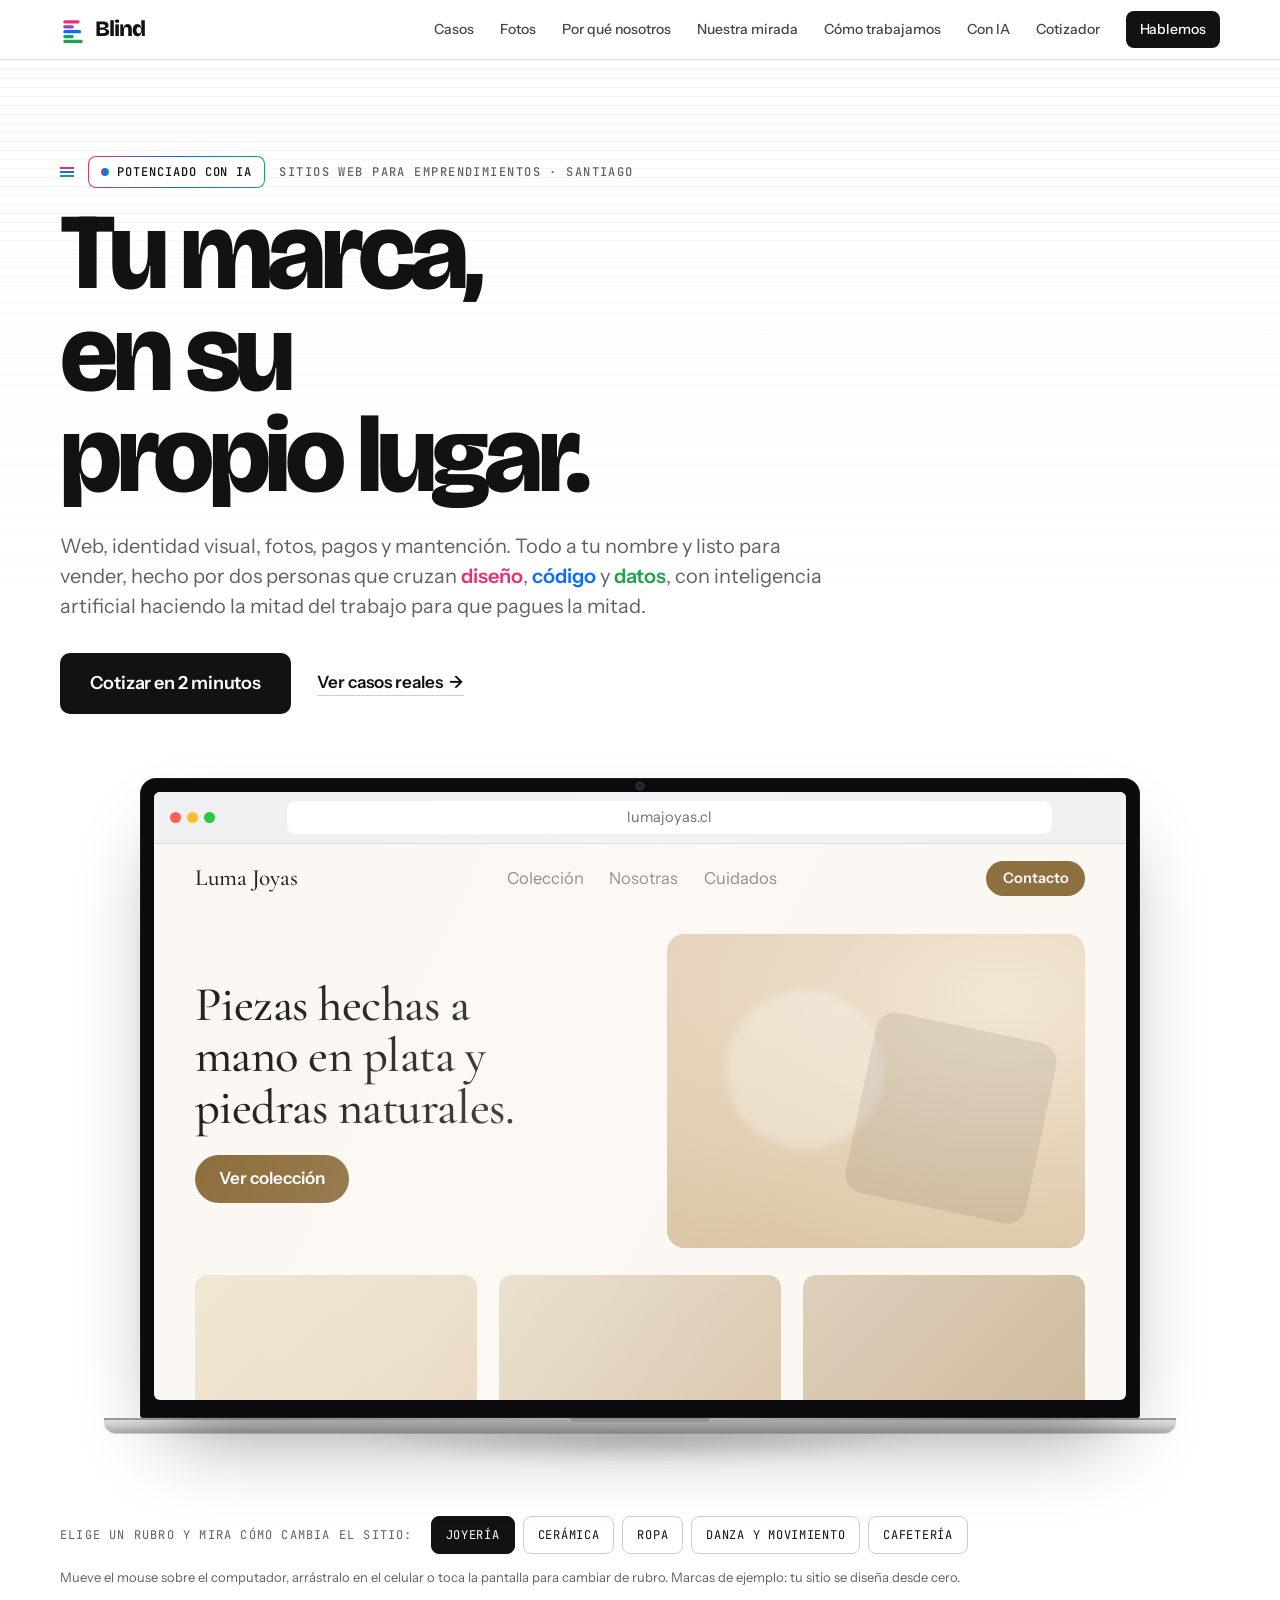
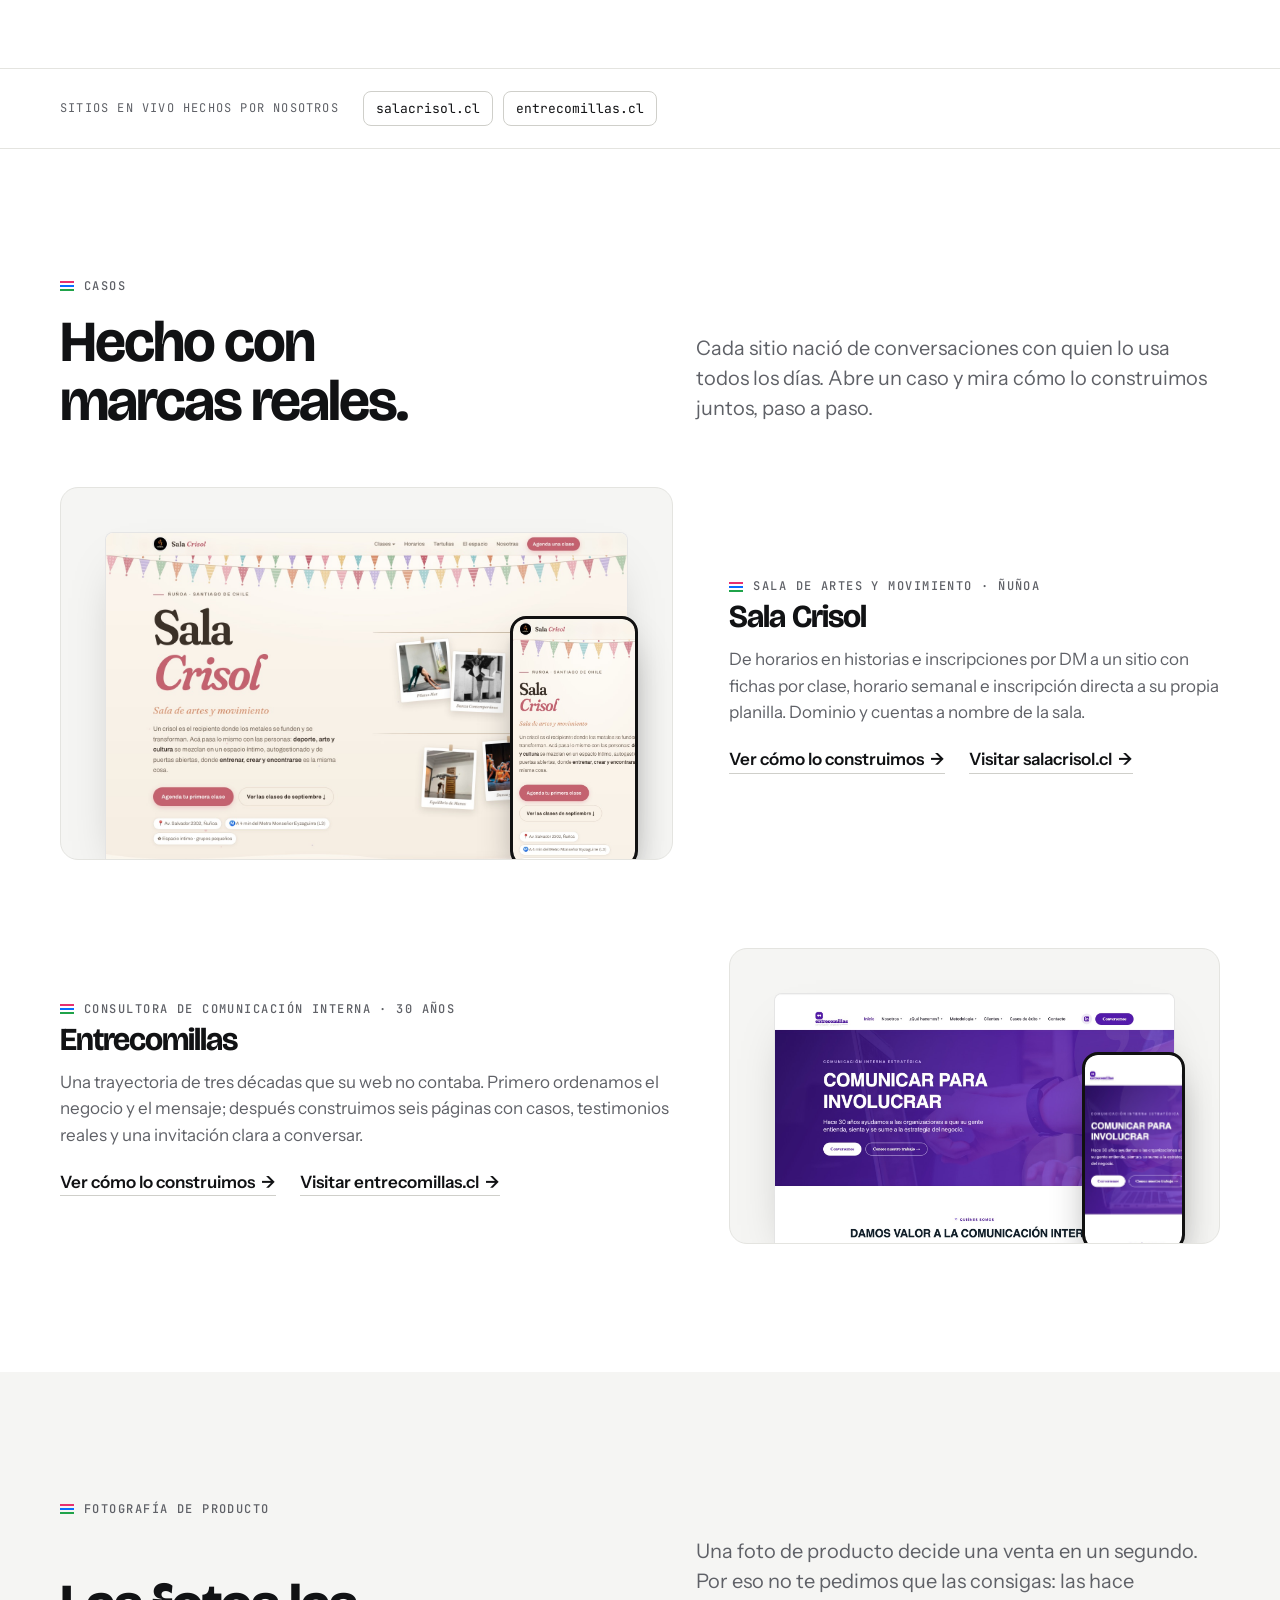
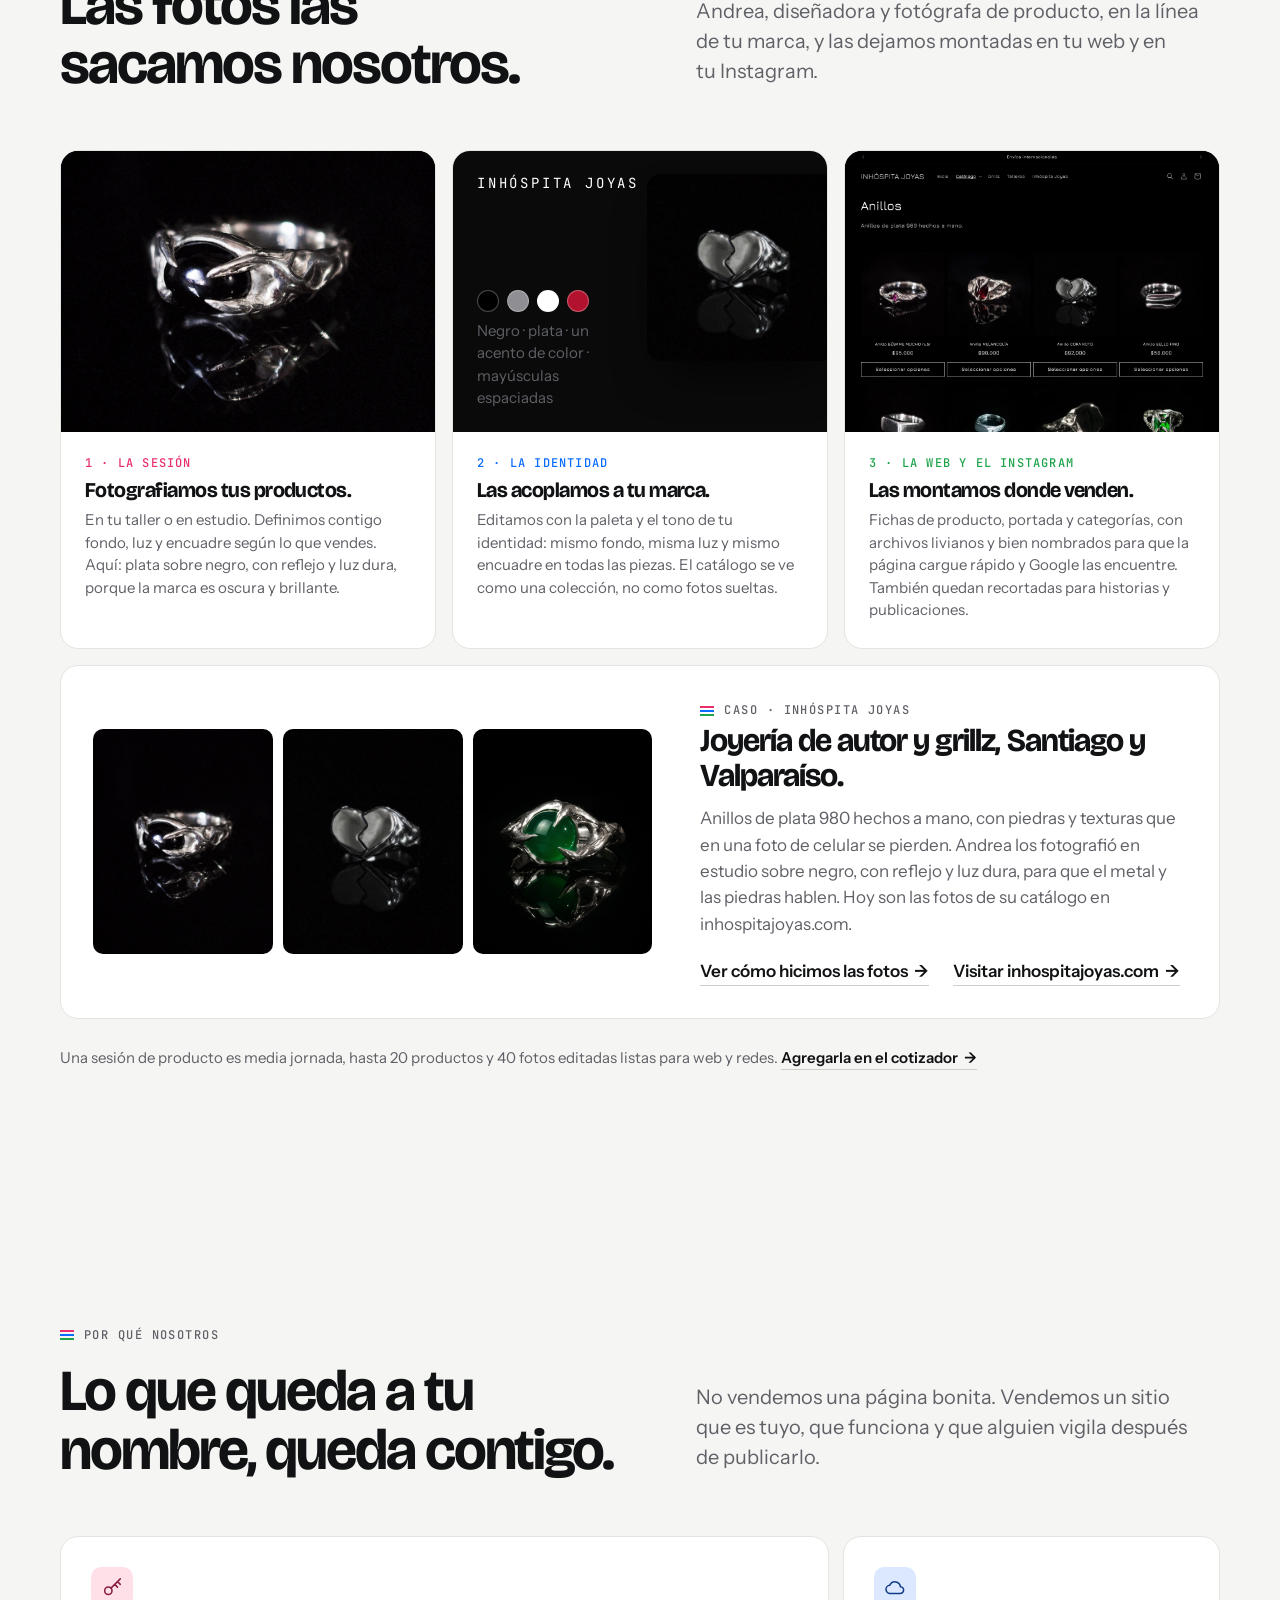
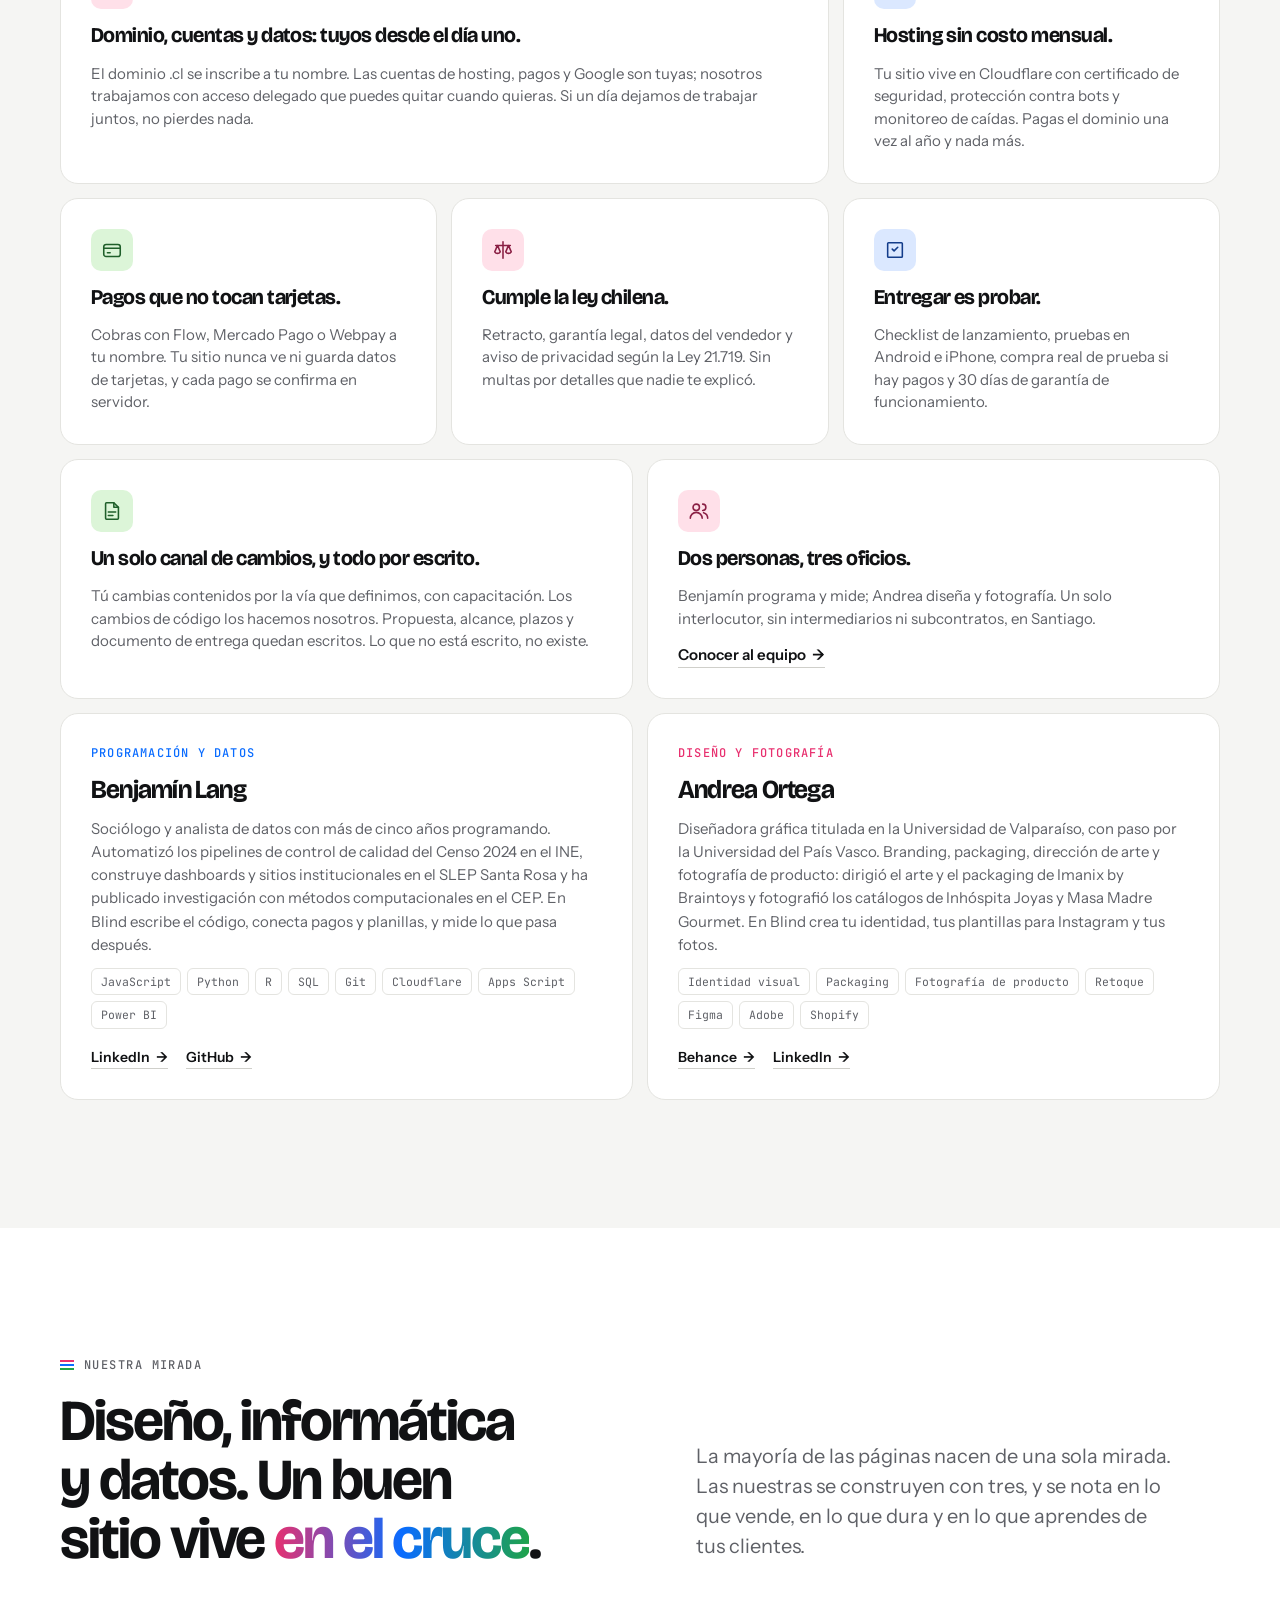
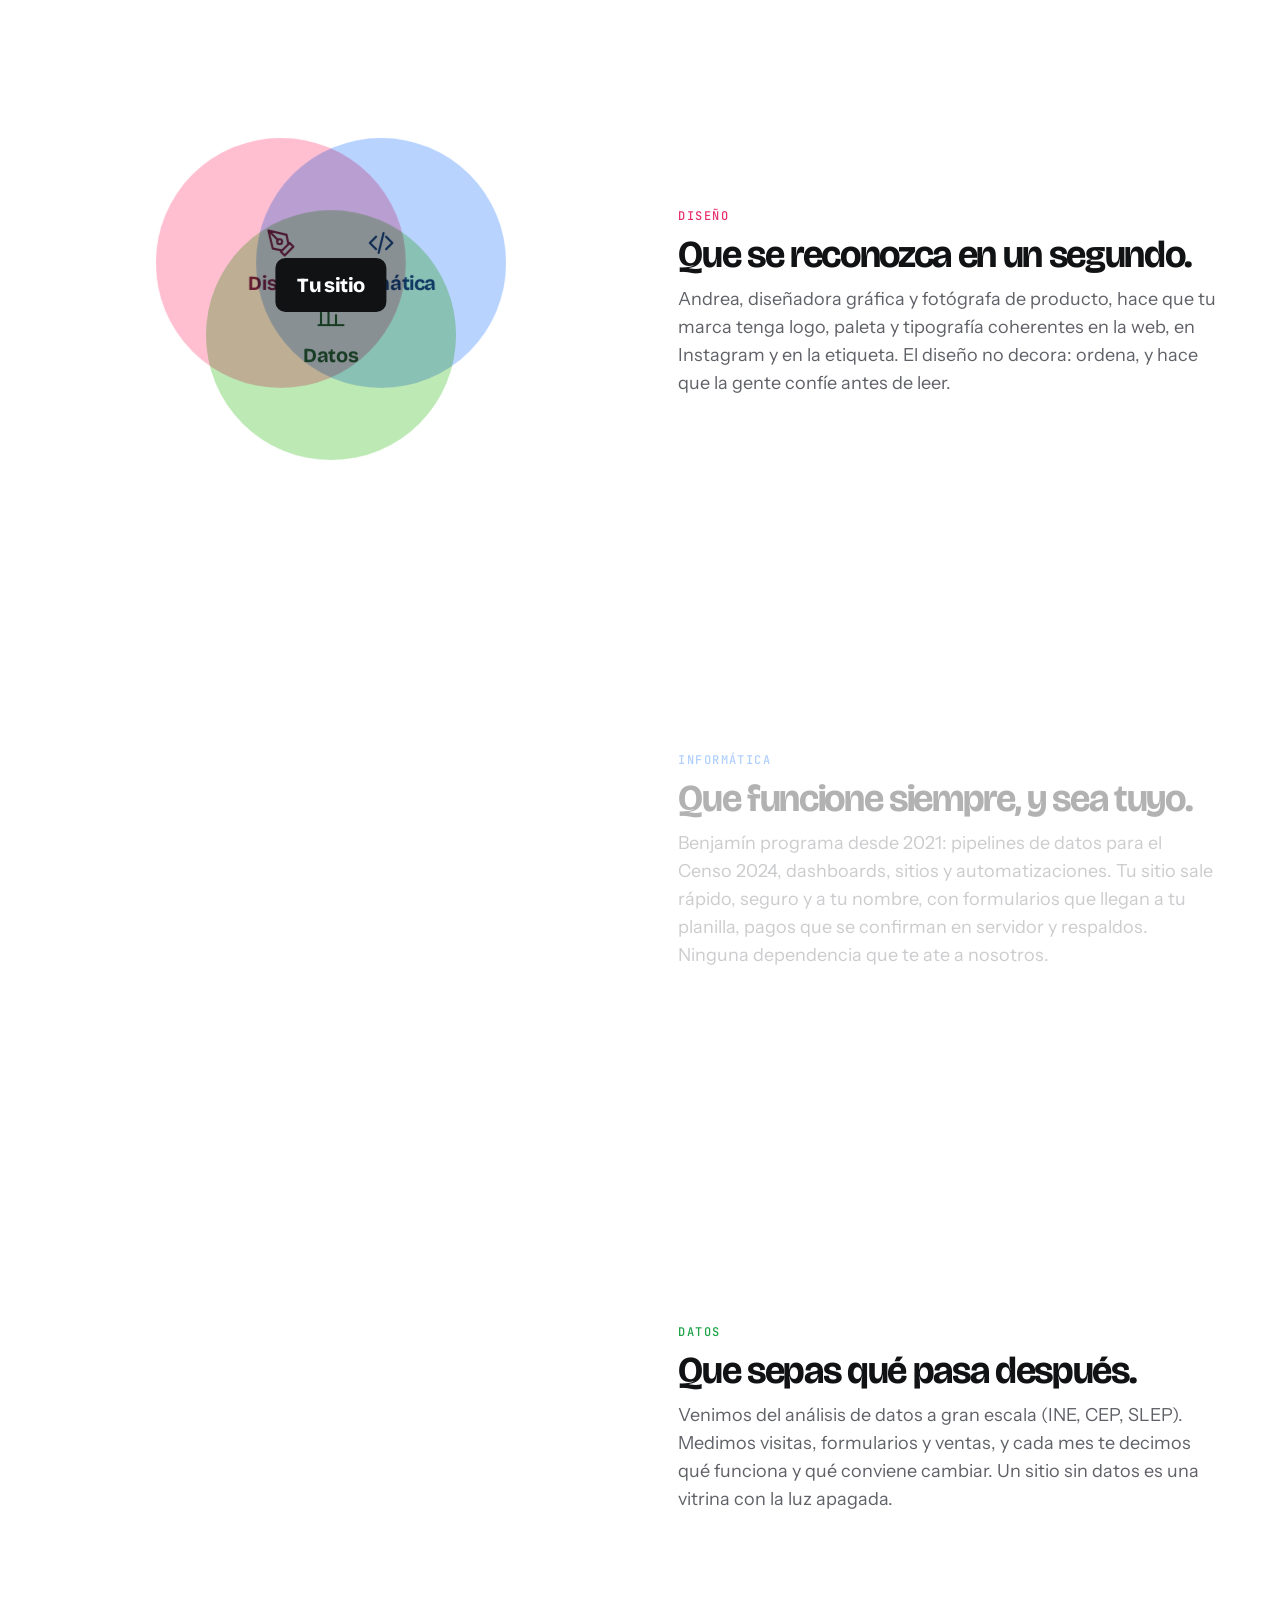
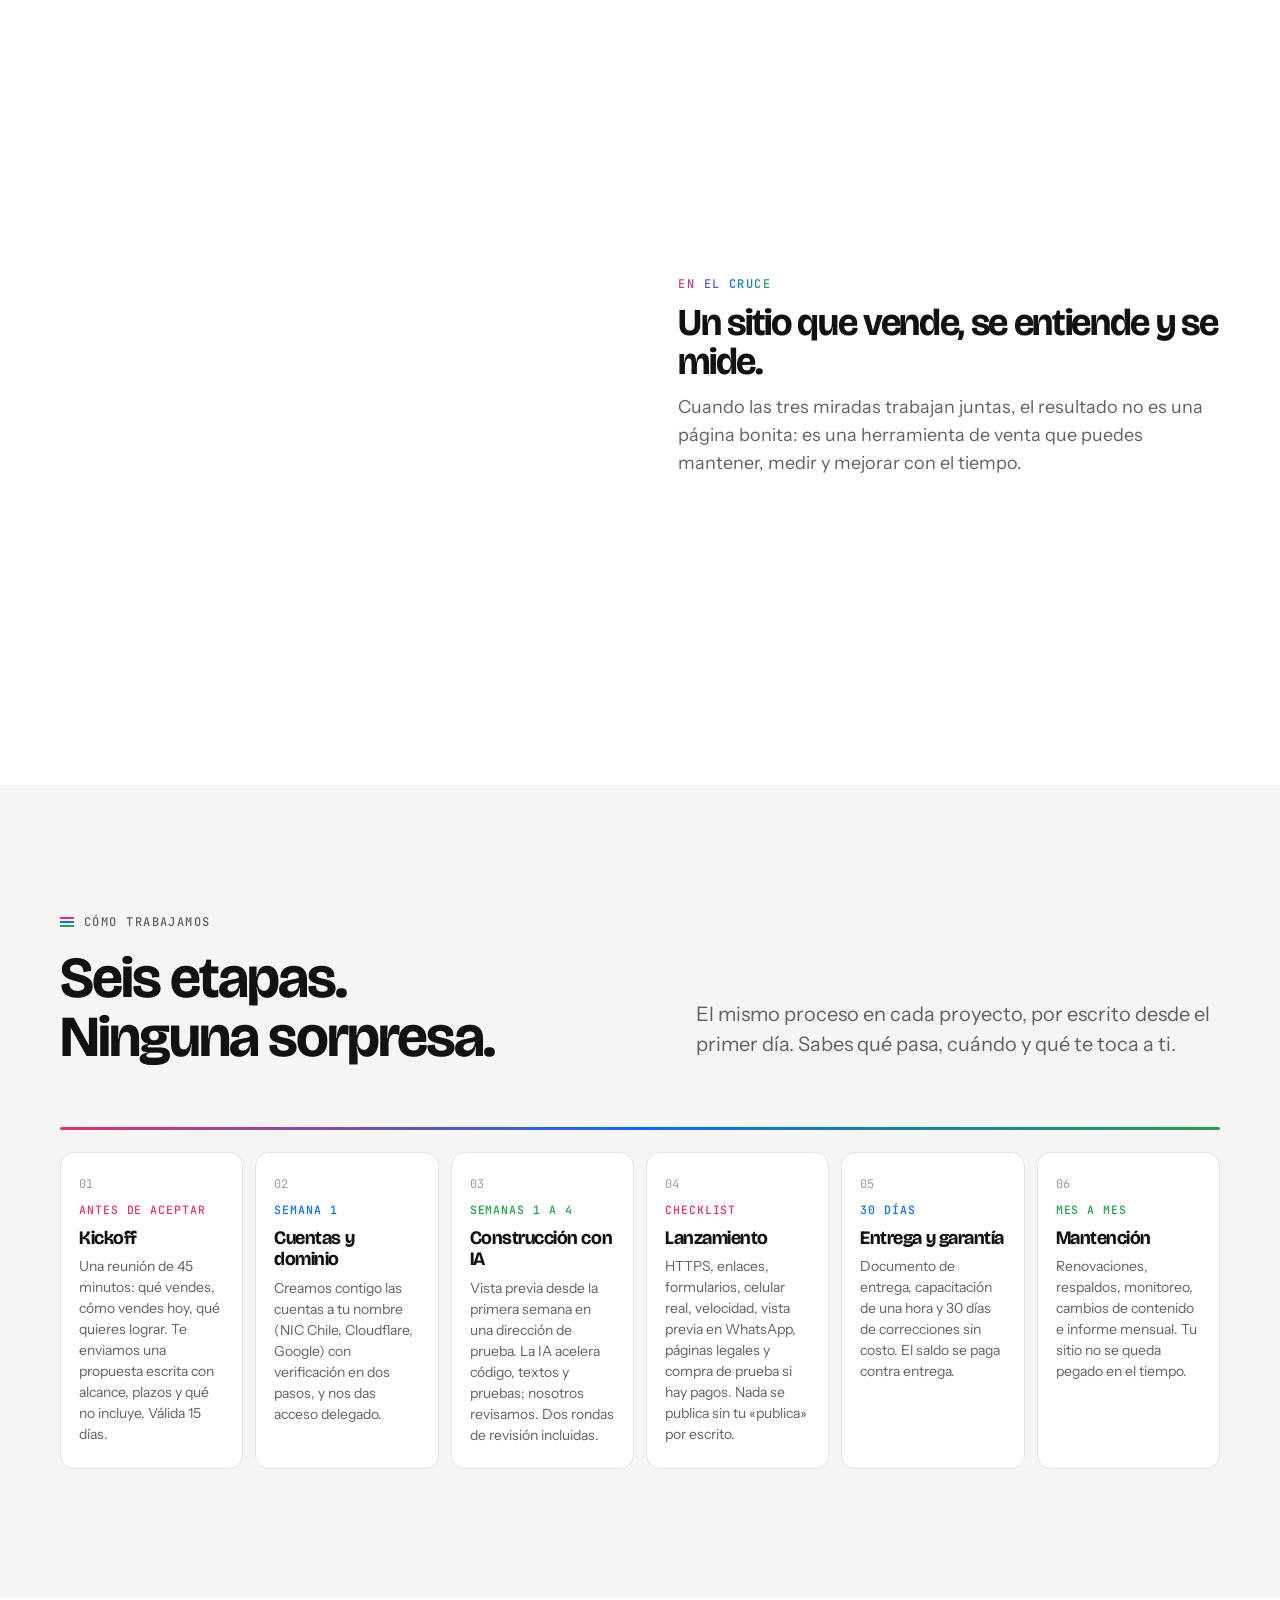
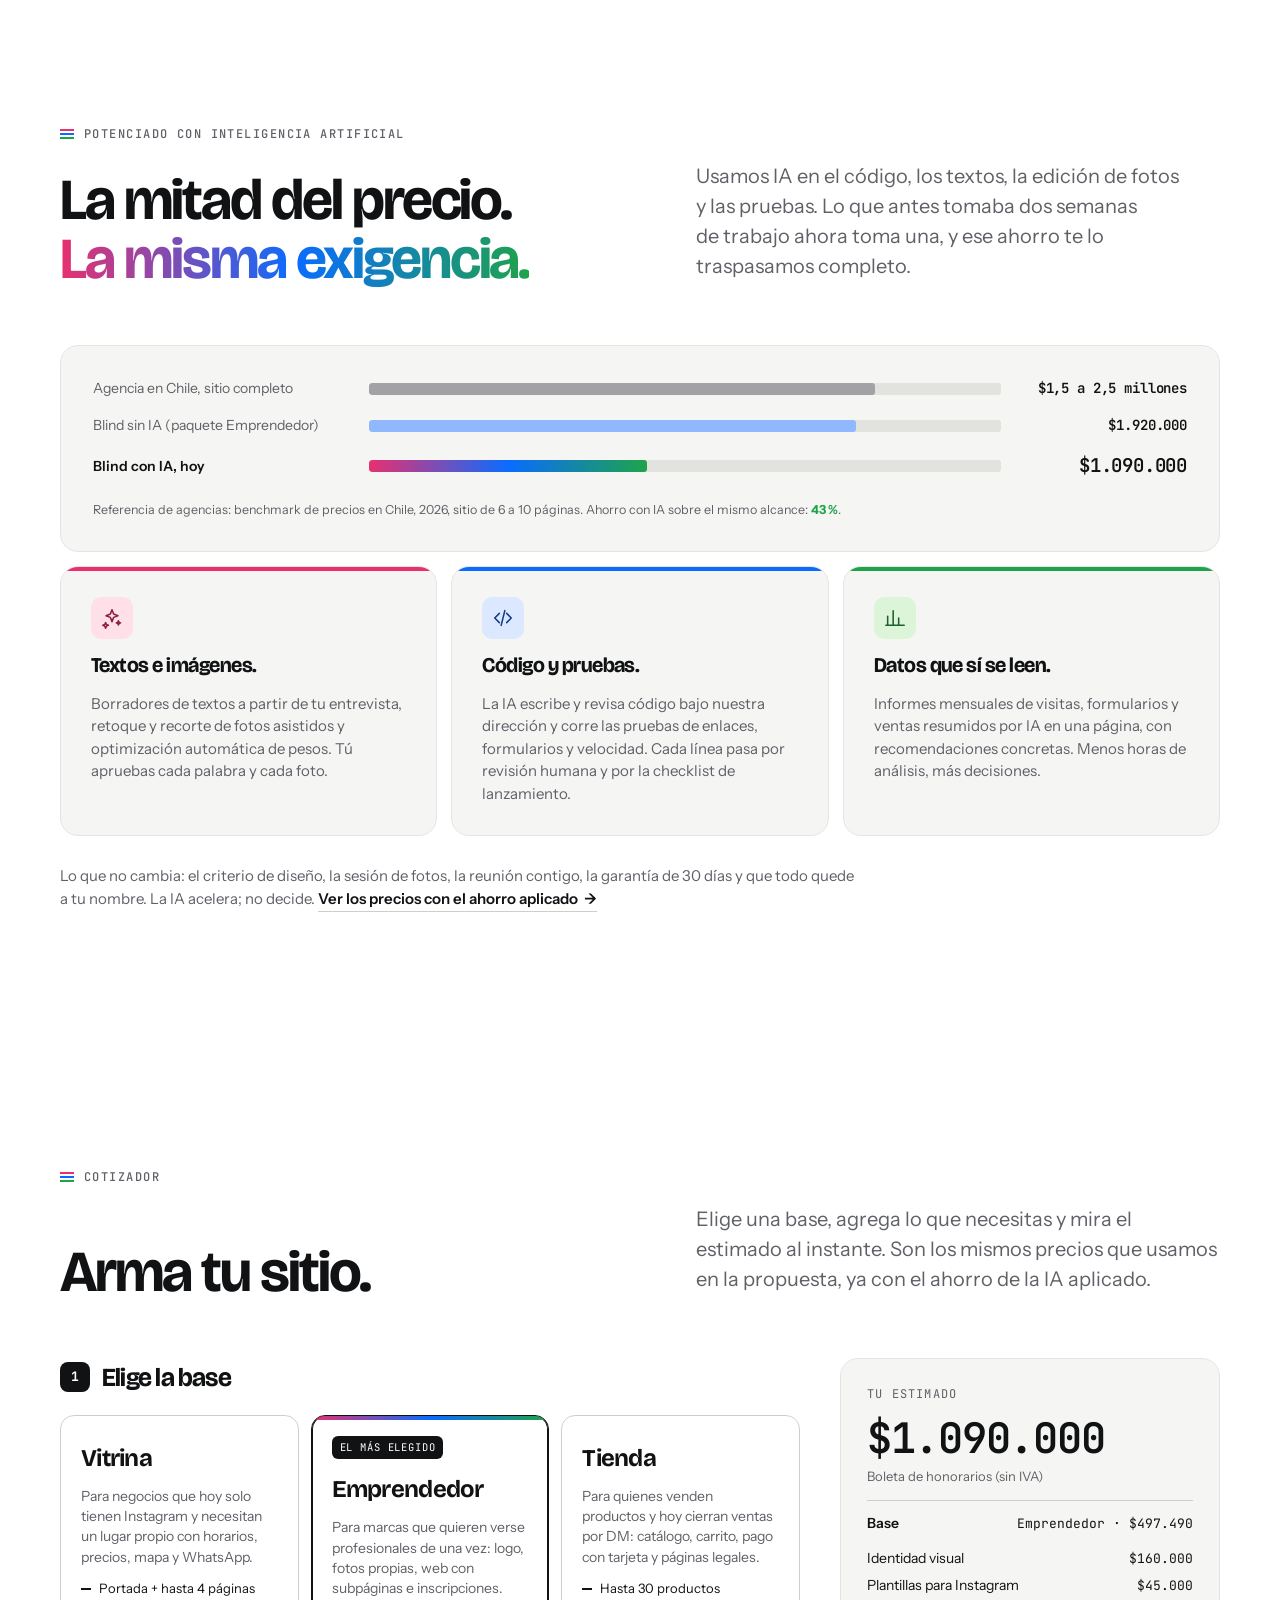
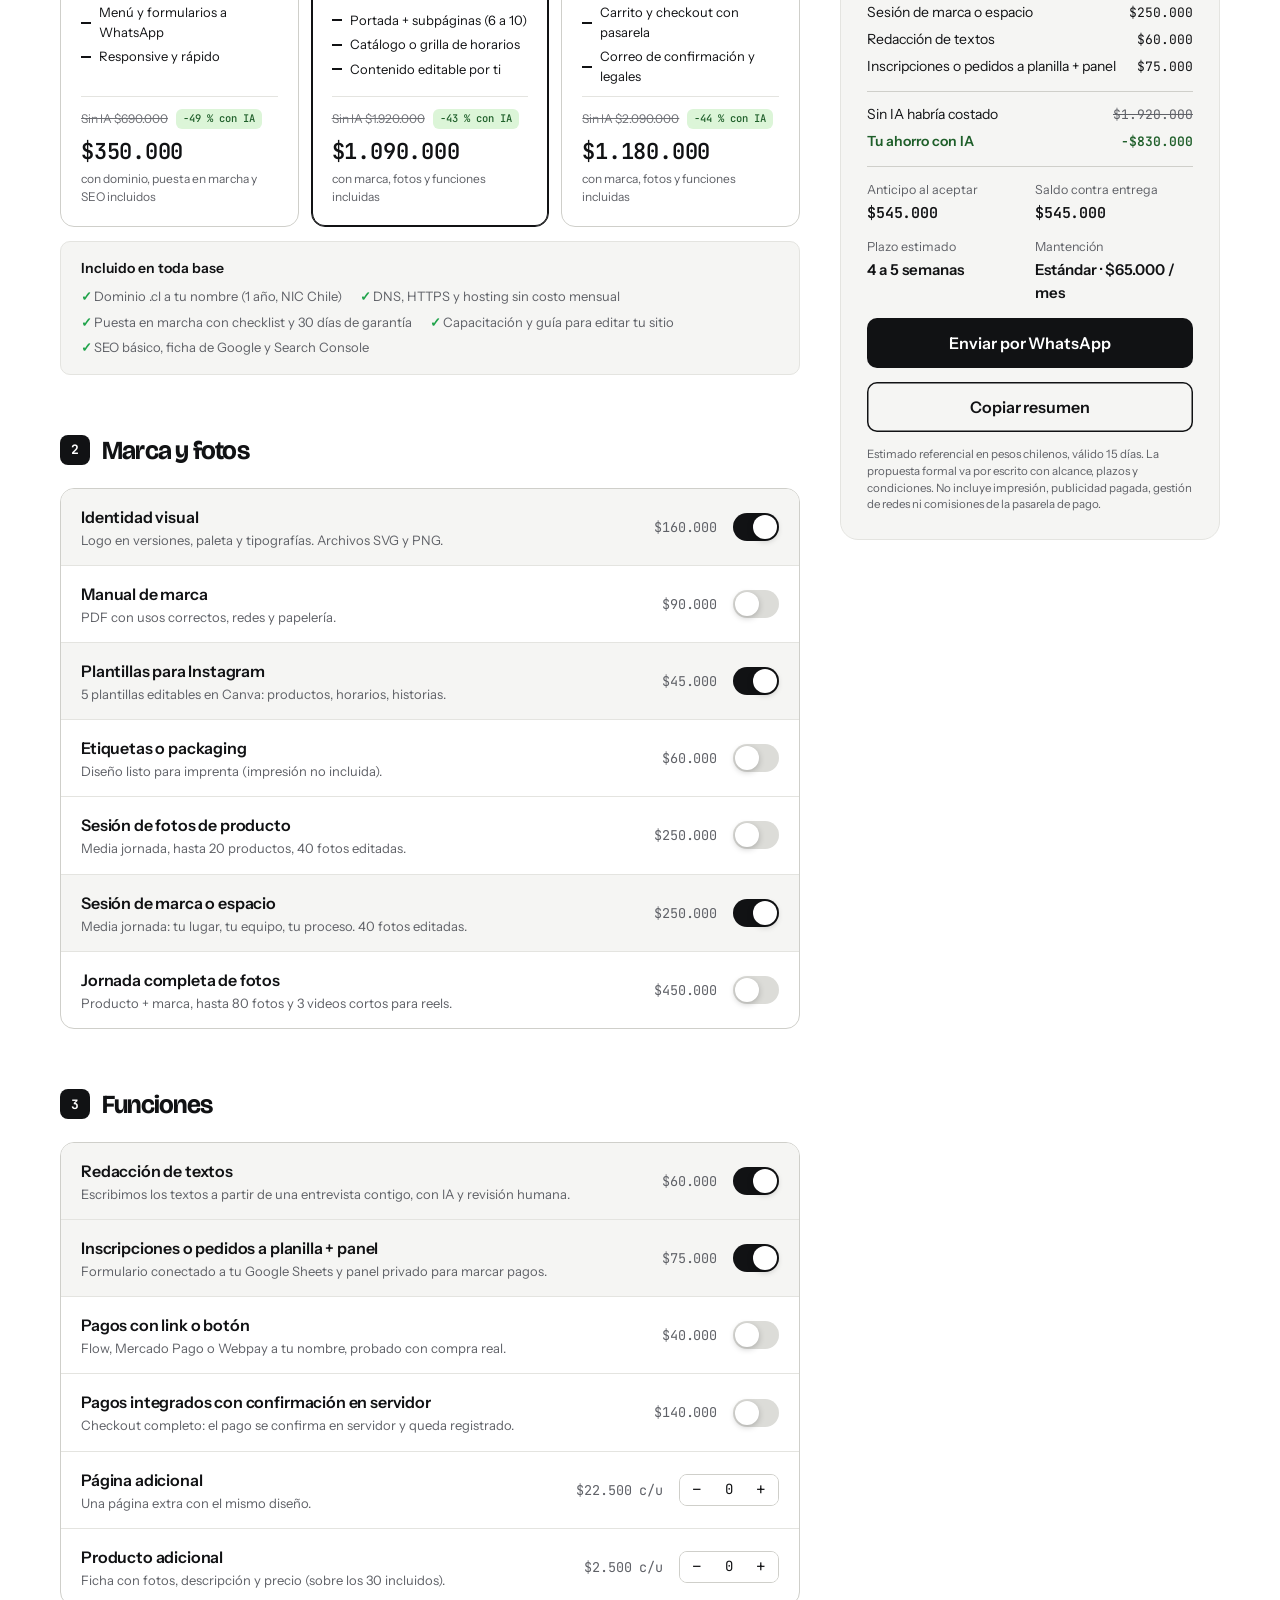
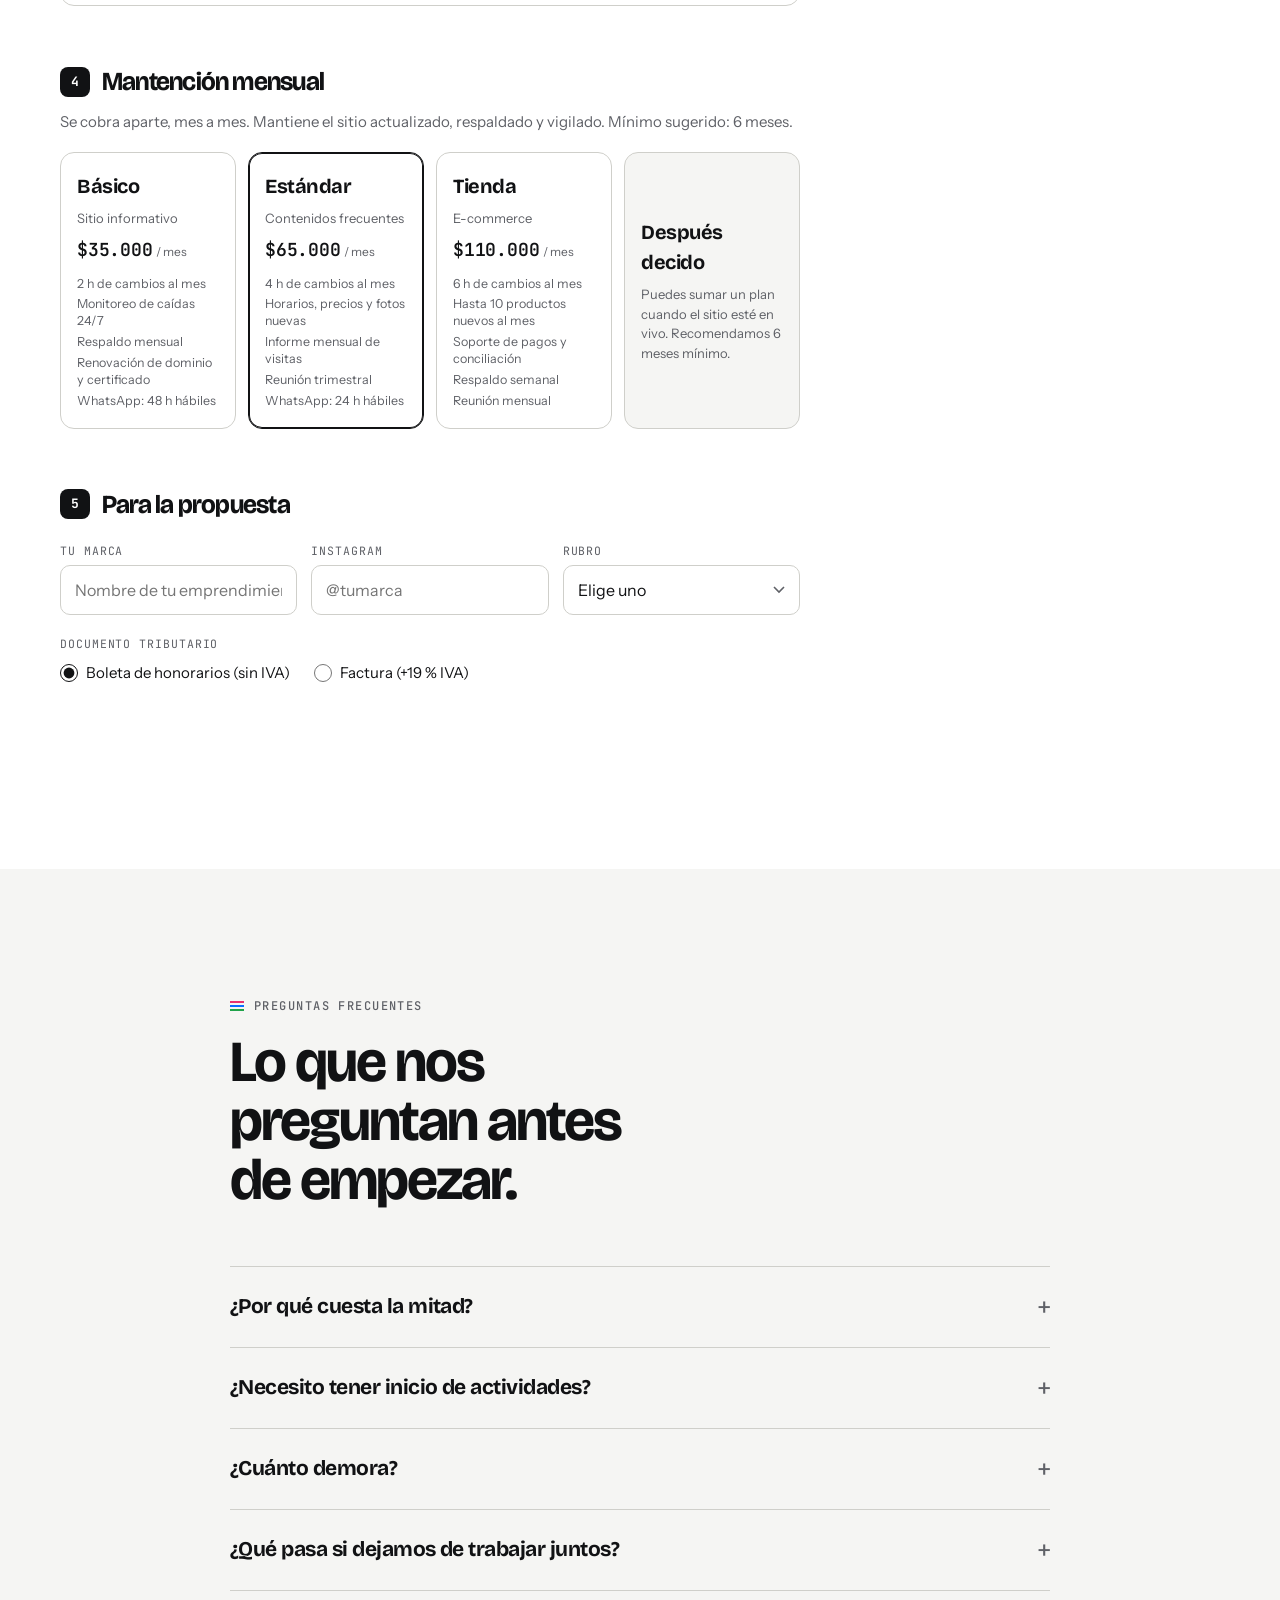
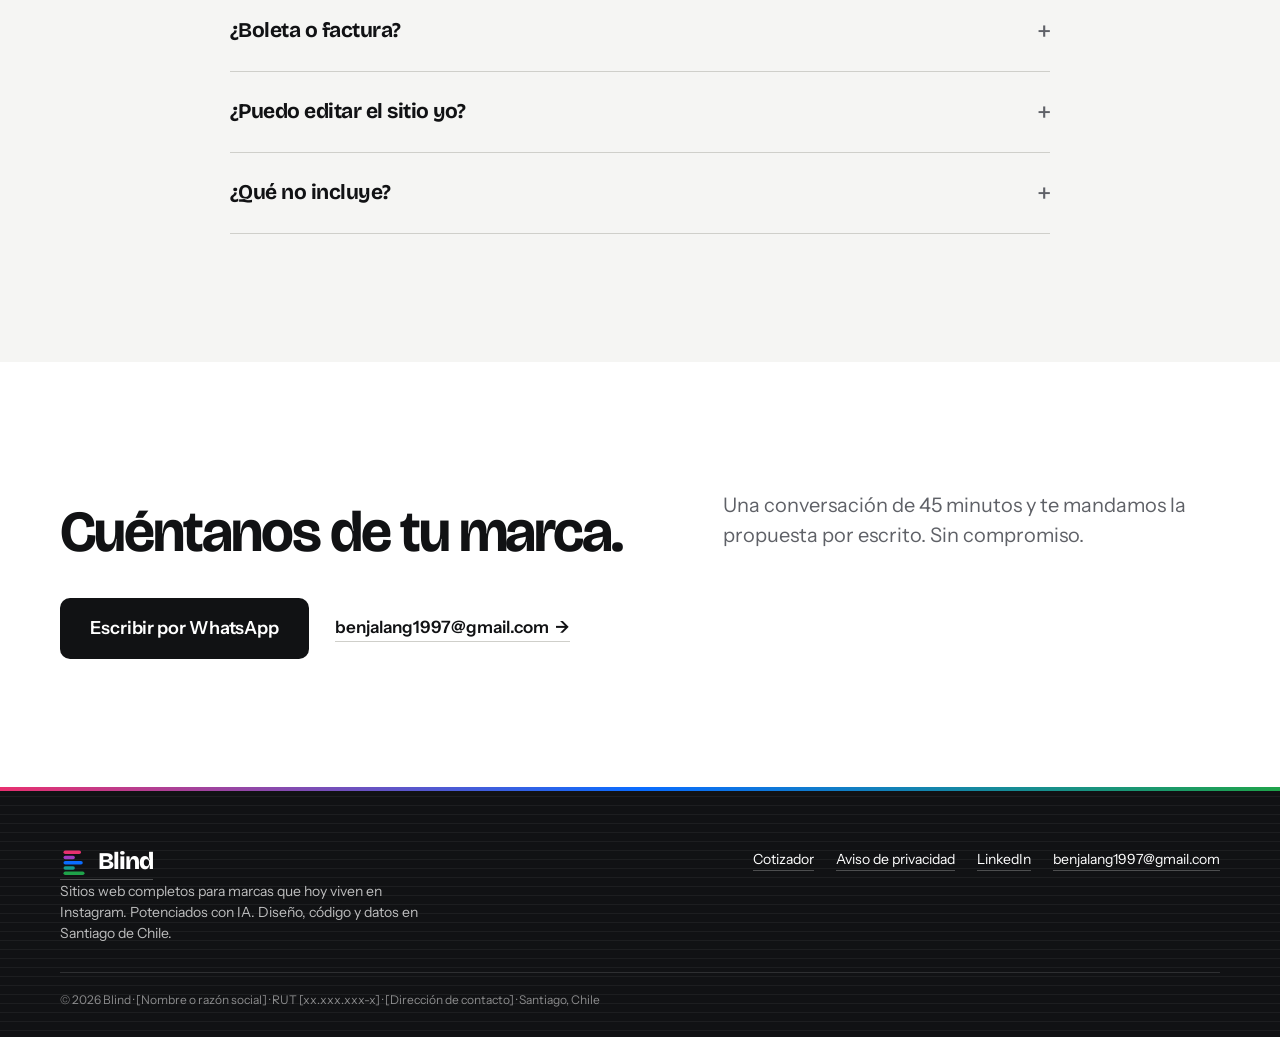
==== commit 9c5d3893: "Identidad propia de Blind: tipografía, logo, textura de persiana, arranque del computador con cursor" ====
--- a/index.html
+++ b/index.html
@@ -9,10 +9,10 @@
   <meta property="og:title" content="Tu marca, en su propio lugar.">
   <meta property="og:description" content="Sitios web completos para emprendimientos, potenciados con IA: web + identidad + fotos + pagos + mantención a la mitad del precio. Cotiza en 2 minutos.">
   <meta property="og:type" content="website">
-  <link rel="icon" href="data:image/svg+xml,%3Csvg xmlns='http://www.w3.org/2000/svg' viewBox='0 0 28 28'%3E%3Crect width='28' height='28' rx='8' fill='%231d1d1f'/%3E%3Crect x='7' y='8' width='14' height='2.6' rx='1.3' fill='%23ff5c8a'/%3E%3Crect x='7' y='12.7' width='10' height='2.6' rx='1.3' fill='%233d8bff'/%3E%3Crect x='7' y='17.4' width='6' height='2.6' rx='1.3' fill='%2334c26a'/%3E%3C/svg%3E">
+  <link rel="icon" href="data:image/svg+xml,%3Csvg xmlns='http://www.w3.org/2000/svg' viewBox='0 0 32 32'%3E%3Crect width='32' height='32' rx='8' fill='%23111214'/%3E%3Crect x='7' y='7' width='14' height='3' rx='1.5' fill='%23e8306f'/%3E%3Crect x='7' y='11.5' width='9' height='3' rx='1.5' fill='%23a03cc0'/%3E%3Crect x='7' y='16' width='16' height='3' rx='1.5' fill='%230a6cff'/%3E%3Crect x='7' y='20.5' width='9' height='3' rx='1.5' fill='%23149a8c'/%3E%3Crect x='7' y='25' width='18' height='3' rx='1.5' fill='%231fa34a'/%3E%3C/svg%3E">
   <link rel="preconnect" href="https://fonts.googleapis.com">
   <link rel="preconnect" href="https://fonts.gstatic.com" crossorigin>
-  <link rel="stylesheet" href="https://fonts.googleapis.com/css2?family=Geist:wght@400;500;600;700&family=Geist+Mono:wght@500;600&family=Cormorant+Garamond:wght@500&family=Nunito:wght@800&family=Archivo+Black&family=DM+Serif+Display:ital@1&family=Zilla+Slab:wght@600&display=swap">
+  <link rel="stylesheet" href="https://fonts.googleapis.com/css2?family=Bricolage+Grotesque:opsz,wght@12..96,500..800&family=Instrument+Sans:wght@400;500;600&family=JetBrains+Mono:wght@500;600&family=Cormorant+Garamond:wght@500&family=Nunito:wght@800&family=Archivo+Black&family=DM+Serif+Display:ital@1&family=Zilla+Slab:wght@600&display=swap">
   <link rel="stylesheet" href="css/estilos.css">
 </head>
 <body>
@@ -20,7 +20,7 @@
 
 <header class="nav">
   <div class="nav__in wrap">
-    <a class="nav__logo" href="#inicio"><svg class="logo" viewBox="0 0 28 28" width="24" height="24" aria-hidden="true"><rect width="28" height="28" rx="8" fill="#1d1d1f"/><rect x="7" y="8" width="14" height="2.6" rx="1.3" fill="#ff5c8a"/><rect x="7" y="12.7" width="10" height="2.6" rx="1.3" fill="#3d8bff"/><rect x="7" y="17.4" width="6" height="2.6" rx="1.3" fill="#34c26a"/></svg><span data-cfg="nombre">Blind</span></a>
+    <a class="nav__logo" href="#inicio"><svg class="logo" viewBox="0 0 32 32" width="26" height="26" aria-hidden="true"><rect x="4" y="4" width="20" height="4" rx="2" fill="#e8306f"/><rect x="4" y="10" width="13" height="4" rx="2" fill="#a03cc0"/><rect x="4" y="16" width="22" height="4" rx="2" fill="#0a6cff"/><rect x="4" y="22" width="13" height="4" rx="2" fill="#149a8c"/><rect x="4" y="28" width="24" height="4" rx="2" fill="#1fa34a"/></svg><span data-cfg="nombre">Blind</span></a>
     <button class="nav__burger" aria-label="Abrir menú" aria-expanded="false" aria-controls="menu"><span></span><span></span></button>
     <nav class="nav__links" id="menu" aria-label="Secciones">
       <a href="#casos">Casos</a>
@@ -42,7 +42,7 @@
     <div class="wrap">
       <p class="eyebrow hero__eyebrow"><span class="badge-ia"><i></i>Potenciado con IA</span>Sitios web para emprendimientos · Santiago</p>
       <h1 class="hero__h1"><span>Tu marca,</span> <span>en su propio lugar.</span></h1>
-      <p class="lead hero__lead">Web, identidad visual, fotos, pagos y mantención. Todo a tu nombre y listo para vender, hecho por un equipo que cruza <b class="c-rosa">diseño</b>, <b class="c-azul">código</b> y <b class="c-verde">datos</b>, con inteligencia artificial haciendo la mitad del trabajo para que pagues la mitad.</p>
+      <p class="lead hero__lead">Web, identidad visual, fotos, pagos y mantención. Todo a tu nombre y listo para vender, hecho por dos personas que cruzan <b class="c-rosa">diseño</b>, <b class="c-azul">código</b> y <b class="c-verde">datos</b>, con inteligencia artificial haciendo la mitad del trabajo para que pagues la mitad.</p>
       <div class="hero__cta">
         <a class="btn btn--lg" href="#cotizador">Cotizar en 2 minutos</a>
         <a class="link" href="#casos">Ver casos reales</a>
@@ -75,6 +75,8 @@
                   </div>
                 </div>
               </div>
+              <div class="mac__boot" aria-hidden="true"><i></i><i></i><i></i><i></i><i></i><i></i><i></i><i></i><svg viewBox="0 0 32 32" aria-hidden="true"><rect x="4" y="4" width="20" height="4" rx="2" fill="#fff"/><rect x="4" y="10" width="13" height="4" rx="2" fill="#fff" opacity=".8"/><rect x="4" y="16" width="22" height="4" rx="2" fill="#fff"/><rect x="4" y="22" width="13" height="4" rx="2" fill="#fff" opacity=".8"/><rect x="4" y="28" width="24" height="4" rx="2" fill="#fff"/></svg></div>
+              <div class="mac__cursor" aria-hidden="true"><svg viewBox="0 0 24 24"><path d="M5 3l14 8.5-6.2 1.6L9.5 19 5 3Z" fill="#fff" stroke="#111" stroke-width="1.6" stroke-linejoin="round"/></svg></div>
             </div>
           </div>
         </div>
@@ -150,7 +152,7 @@
       <header class="sec__head reveal">
         <p class="eyebrow">Fotografía de producto</p>
         <h2 class="h2">Las fotos las sacamos nosotros.</h2>
-        <p class="lead">Una foto de producto decide una venta en un segundo. Por eso no te pedimos que las consigas: las hacemos con nuestro fotógrafo, en la línea de tu marca, y las dejamos montadas en tu web y en tu Instagram.</p>
+        <p class="lead">Una foto de producto decide una venta en un segundo. Por eso no te pedimos que las consigas: las hace Andrea, diseñadora y fotógrafa de producto, en la línea de tu marca, y las dejamos montadas en tu web y en tu Instagram.</p>
       </header>
 
       <div class="flujo" data-stagger>
@@ -184,7 +186,7 @@
         <div class="fotos__txt">
           <p class="eyebrow">Caso · Inhóspita Joyas</p>
           <h3 class="h3">Joyería de autor y grillz, Santiago y Valparaíso.</h3>
-          <p>Anillos de plata 980 hechos a mano, con piedras y texturas que en una foto de celular se pierden. Los fotografiamos en estudio sobre negro, con reflejo y luz dura, para que el metal y las piedras hablen. Hoy son las fotos de su catálogo en inhospitajoyas.com.</p>
+          <p>Anillos de plata 980 hechos a mano, con piedras y texturas que en una foto de celular se pierden. Andrea los fotografió en estudio sobre negro, con reflejo y luz dura, para que el metal y las piedras hablen. Hoy son las fotos de su catálogo en inhospitajoyas.com.</p>
           <div class="caso__acciones">
             <button class="link" type="button" data-abrir="caso-inhospita">Ver cómo hicimos las fotos</button>
             <a class="link" href="https://inhospitajoyas.com" target="_blank" rel="noopener">Visitar inhospitajoyas.com</a>
@@ -238,8 +240,8 @@
         </article>
         <article class="tile tile--3 reveal">
           <span class="tile__icon"><svg viewBox="0 0 24 24" fill="none" stroke="currentColor" stroke-width="1.7" stroke-linecap="round" stroke-linejoin="round"><circle cx="9" cy="8" r="3.5"/><path d="M2.5 20a6.5 6.5 0 0 1 13 0M16 4.5a3.5 3.5 0 0 1 0 7M21.5 20a6.5 6.5 0 0 0-4.5-6.2"/></svg></span>
-          <h3>Tres oficios, un equipo.</h3>
-          <p>Código y datos, identidad visual y fotografía. Un solo interlocutor y tres especialidades que se hablan entre sí, en Santiago.</p>
+          <h3>Dos personas, tres oficios.</h3>
+          <p>Benjamín programa y mide; Andrea diseña y fotografía. Un solo interlocutor, sin intermediarios ni subcontratos, en Santiago.</p>
           <a class="link" href="#equipo">Conocer al equipo</a>
         </article>
       </div>
@@ -269,15 +271,15 @@
         <div class="cruce__pasos">
           <div class="cruce__paso" data-step="1">
             <h3><small>Diseño</small>Que se reconozca en un segundo.</h3>
-            <p>Trabajamos con una diseñadora para que tu marca tenga logo, paleta y tipografía coherentes en la web, en Instagram y en la etiqueta. El diseño no decora: ordena, y hace que la gente confíe antes de leer.</p>
+            <p>Andrea, diseñadora gráfica y fotógrafa de producto, hace que tu marca tenga logo, paleta y tipografía coherentes en la web, en Instagram y en la etiqueta. El diseño no decora: ordena, y hace que la gente confíe antes de leer.</p>
           </div>
           <div class="cruce__paso" data-step="2">
             <h3><small>Informática</small>Que funcione siempre, y sea tuyo.</h3>
-            <p>Sitios rápidos, seguros y a tu nombre. Formularios que llegan a tu planilla, pagos que se confirman en servidor, hosting sin mensualidad y respaldos. Ninguna dependencia que te ate a nosotros.</p>
+            <p>Benjamín programa desde 2021: pipelines de datos para el Censo 2024, dashboards, sitios y automatizaciones. Tu sitio sale rápido, seguro y a tu nombre, con formularios que llegan a tu planilla, pagos que se confirman en servidor y respaldos. Ninguna dependencia que te ate a nosotros.</p>
           </div>
           <div class="cruce__paso" data-step="3">
             <h3><small>Datos</small>Que sepas qué pasa después.</h3>
-            <p>Venimos del análisis de datos. Medimos visitas, formularios y ventas, y cada mes te decimos qué funciona y qué conviene cambiar. Un sitio sin datos es una vitrina con la luz apagada.</p>
+            <p>Venimos del análisis de datos a gran escala (INE, CEP, SLEP). Medimos visitas, formularios y ventas, y cada mes te decimos qué funciona y qué conviene cambiar. Un sitio sin datos es una vitrina con la luz apagada.</p>
           </div>
           <div class="cruce__paso" data-step="4">
             <h3><small>En el cruce</small>Un sitio que vende, se entiende y se mide.</h3>
@@ -450,13 +452,18 @@
 
 <footer class="foot">
   <div class="wrap foot__in">
-    <p><span data-cfg="nombre"></span> · <span data-cfg="ciudad"></span> · © <span data-year></span></p>
+    <div>
+      <a class="foot__logo" href="#inicio"><svg class="logo" viewBox="0 0 32 32" width="26" height="26" aria-hidden="true"><rect x="4" y="4" width="20" height="4" rx="2" fill="#e8306f"/><rect x="4" y="10" width="13" height="4" rx="2" fill="#a03cc0"/><rect x="4" y="16" width="22" height="4" rx="2" fill="#0a6cff"/><rect x="4" y="22" width="13" height="4" rx="2" fill="#149a8c"/><rect x="4" y="28" width="24" height="4" rx="2" fill="#1fa34a"/></svg><span data-cfg="nombre">Blind</span></a>
+      <p class="foot__tag"><span data-cfg="claim"></span> Diseño, código y datos en <span data-cfg="ciudad"></span>.</p>
+    </div>
     <nav aria-label="Enlaces legales y redes">
+      <a href="#cotizador">Cotizador</a>
       <a href="privacidad.html">Aviso de privacidad</a>
       <a data-ig hidden href="#" target="_blank" rel="noopener"></a>
       <a data-linkedin href="#" target="_blank" rel="noopener">LinkedIn</a>
+      <a data-mail href="#"></a>
     </nav>
-    <p class="foot__legal">[Nombre o razón social] · RUT [xx.xxx.xxx-x] · [Dirección de contacto] · Santiago, Chile</p>
+    <p class="foot__legal">© <span data-year></span> <span data-cfg="nombre"></span> · [Nombre o razón social] · RUT [xx.xxx.xxx-x] · [Dirección de contacto] · Santiago, Chile</p>
   </div>
 </footer>
 
@@ -552,7 +559,7 @@
     <ol class="pasos-caso">
       <li class="paso-caso"><span class="paso-caso__n">01</span><span class="paso-caso__k">Punto de partida</span><h3>Piezas pequeñas, brillantes y llenas de detalle.</h3><p>Anillos con texturas, piedras y formas orgánicas. En una foto de celular el metal se ve plano, la piedra se apaga y el detalle que justifica el precio desaparece.</p></li>
       <li class="paso-caso"><span class="paso-caso__n">02</span><span class="paso-caso__k">Definir la línea</span><h3>Negro, plata y reflejo.</h3><p>La marca es oscura y brillante, así que las fotos también: superficie negra con reflejo, luz dura que enciende los brillos del metal y un encuadre igual para todas las piezas. Esa decisión se toma antes de la sesión, mirando la identidad completa.</p></li>
-      <li class="paso-caso"><span class="paso-caso__n">03</span><span class="paso-caso__k">La sesión</span><h3>Cada pieza, con la misma luz.</h3><p>Fotografía de producto de cerca, con la misma distancia y el mismo fondo para toda la colección. Así las fichas del catálogo dialogan entre sí y el sitio se siente ordenado.</p></li>
+      <li class="paso-caso"><span class="paso-caso__n">03</span><span class="paso-caso__k">La sesión</span><h3>Cada pieza, con la misma luz.</h3><p>Andrea fotografió cada pieza de cerca, con la misma distancia y el mismo fondo para toda la colección. Así las fichas del catálogo dialogan entre sí y el sitio se siente ordenado.</p></li>
       <li class="paso-caso"><span class="paso-caso__n">04</span><span class="paso-caso__k">Edición</span><h3>Limpias, consistentes y livianas.</h3><p>Corrección de color, limpieza de polvo y rayas, negro parejo en todas las fotos y exportación en dos formatos: liviano para la web y recortado para Instagram.</p></li>
       <li class="paso-caso"><span class="paso-caso__n">05</span><span class="paso-caso__k">Montaje</span><h3>En las fichas, la portada y las categorías.</h3><p>Cada producto con su foto principal y sus vistas; las categorías con una pieza representativa; la portada con la colección. Nombres de archivo y pesos que ayudan a que la página cargue rápido.</p></li>
       <li class="paso-caso paso-caso--resultado"><span class="paso-caso__n">06</span><span class="paso-caso__k">Resultado</span><h3>Un catálogo que se ve como una colección.</h3><p>Las fotos que hoy vende Inhóspita Joyas en inhospitajoyas.com salieron de este proceso.</p><a class="link" href="https://inhospitajoyas.com" target="_blank" rel="noopener">Ver inhospitajoyas.com en vivo</a></li>
--- a/css/estilos.css
+++ b/css/estilos.css
@@ -1,95 +1,116 @@
 /* =====================================================================
-   ESTILOS · lenguaje visual: claro, preciso, tipografía grande,
-   superficies blancas y gris claro, movimiento suave.
+   BLIND · sistema visual propio
+   Idea: "persiana" (blind). Luz que entra por lamas horizontales.
+   Tipografía: Bricolage Grotesque (títulos) · Instrument Sans (texto) ·
+   JetBrains Mono (precios, etiquetas, números).
+   Paleta: tinta + blanco, con tres acentos del cruce:
+   rosa (diseño) · azul (informática) · verde (datos).
    ===================================================================== */
 :root{
-  --bg:#ffffff; --bg-alt:#f5f5f7; --ink:#1d1d1f; --ink-2:#6e6e73; --line:#d2d2d7; --line-soft:#e8e8ed;
-  --blue:#0a6cff; --blue-h:#1a76ff; --link:#0a6cff; --green:#34c759;
-  --rosa:#e8306f; --rosa-soft:#ffd6e2; --rosa-ink:#8a1f44;
-  --azul:#0a6cff; --azul-soft:#d6e6ff; --azul-ink:#123c8a;
-  --verde:#1fa34a; --verde-soft:#d9f5d3; --verde-ink:#1f5f2a;
+  --bg:#ffffff; --bg-2:#f5f5f3; --ink:#111214; --ink-2:#5f6167; --ink-3:#9a9ca3;
+  --line:#e4e4e0; --line-2:#cfcfca;
+  --rosa:#e8306f; --rosa-soft:#ffe0e9; --rosa-ink:#8a1f44;
+  --azul:#0a6cff; --azul-soft:#dbe8ff; --azul-ink:#123c8a;
+  --verde:#1fa34a; --verde-soft:#dcf5d8; --verde-ink:#1f5f2a;
   --tri:linear-gradient(90deg,#e8306f 0%,#0a6cff 50%,#1fa34a 100%);
-  --radius-xl:28px; --radius-l:18px; --radius-m:12px;
-  --font:"Geist",-apple-system,BlinkMacSystemFont,"SF Pro Display","SF Pro Text","Helvetica Neue",Helvetica,Arial,sans-serif;
-  --mono:"Geist Mono","SF Mono",Menlo,Consolas,monospace;
+  --slats:repeating-linear-gradient(180deg,rgba(17,18,20,.06) 0 1px,transparent 1px 9px);
+  --r-lg:18px; --r-md:14px; --r-sm:10px;
+  --display:"Bricolage Grotesque","Instrument Sans",-apple-system,"Helvetica Neue",Arial,sans-serif;
+  --font:"Instrument Sans",-apple-system,BlinkMacSystemFont,"Helvetica Neue",Arial,sans-serif;
+  --mono:"JetBrains Mono","SF Mono",Menlo,Consolas,monospace;
   --ease:cubic-bezier(.4,0,.2,1); --ease-out:cubic-bezier(.16,1,.3,1);
-  --wrap:1120px;
-  --shadow-tile:0 1px 2px rgba(0,0,0,.03),0 12px 32px -12px rgba(0,0,0,.08);
+  --wrap:1160px;
+  /* compatibilidad con nombres antiguos */
+  --bg-alt:var(--bg-2); --line-soft:var(--line); --blue:var(--azul); --blue-h:#1a76ff; --link:var(--ink); --green:var(--verde);
+  --radius-xl:var(--r-lg); --radius-l:var(--r-md); --radius-m:var(--r-sm); --shadow-tile:none;
 }
 *,*::before,*::after{box-sizing:border-box}
-html{scroll-behavior:smooth;-webkit-text-size-adjust:100%;scroll-padding-top:64px}
-body{margin:0;font-family:var(--font);color:var(--ink);background:var(--bg);font-size:17px;line-height:1.47;-webkit-font-smoothing:antialiased;-moz-osx-font-smoothing:grayscale;text-rendering:optimizeLegibility}
+html{scroll-behavior:smooth;-webkit-text-size-adjust:100%;scroll-padding-top:72px}
+body{margin:0;font-family:var(--font);color:var(--ink);background:var(--bg);font-size:17px;line-height:1.5;-webkit-font-smoothing:antialiased;-moz-osx-font-smoothing:grayscale;text-rendering:optimizeLegibility}
 body.no-scroll{overflow:hidden}
 img{max-width:100%;display:block;height:auto}
 [hidden]{display:none!important}
 button{font:inherit}
 .wrap{width:min(var(--wrap),calc(100% - 48px));margin-inline:auto}
-.wrap--narrow{max-width:780px}
+.wrap--narrow{max-width:820px}
 .mono{font-family:var(--mono);font-variant-numeric:tabular-nums;letter-spacing:-.01em}
 .skip{position:absolute;left:-9999px;top:8px;background:var(--ink);color:#fff;padding:10px 14px;border-radius:8px;z-index:100}
 .skip:focus{left:8px}
-:focus-visible{outline:3px solid rgba(0,113,227,.5);outline-offset:3px;border-radius:6px}
+:focus-visible{outline:3px solid rgba(10,108,255,.5);outline-offset:3px;border-radius:6px}
 
 /* ---------- Tipografía ---------- */
-.h2{font-size:clamp(34px,5vw,56px);font-weight:600;letter-spacing:-.028em;line-height:1.06;margin:0 0 16px;text-wrap:balance}
-.h3{font-size:clamp(26px,3vw,34px);font-weight:600;letter-spacing:-.024em;line-height:1.1;margin:0 0 12px}
-.lead{font-size:clamp(18px,2vw,21px);line-height:1.42;color:var(--ink-2);letter-spacing:-.012em;margin:0;max-width:46ch;text-wrap:pretty}
-.eyebrow{font-size:15px;font-weight:600;color:var(--ink-2);margin:0 0 12px;letter-spacing:-.005em}
-.sec{padding:clamp(88px,12vw,140px) 0}
-.sec--grey{background:var(--bg-alt)}
-.sec__head{text-align:center;max-width:780px;margin:0 auto clamp(40px,6vw,64px)}
-.sec__head .lead{margin-inline:auto}
+h1,h2,h3,.h2,.h3{font-family:var(--display);font-variation-settings:"opsz" 96}
+.h2{font-size:clamp(34px,4.8vw,58px);font-weight:700;letter-spacing:-.035em;line-height:1.02;margin:0 0 16px;text-wrap:balance}
+.h3{font-size:clamp(24px,2.8vw,32px);font-weight:700;letter-spacing:-.03em;line-height:1.1;margin:0 0 12px}
+.lead{font-size:clamp(17px,1.6vw,20px);line-height:1.5;color:var(--ink-2);margin:0;max-width:52ch;text-wrap:pretty}
+.eyebrow{font-family:var(--mono);font-size:12px;font-weight:500;letter-spacing:.12em;text-transform:uppercase;color:var(--ink-2);margin:0 0 14px;display:inline-flex;align-items:center;gap:10px}
+.eyebrow::before{content:"";width:14px;height:10px;flex-shrink:0;background:linear-gradient(var(--rosa) 0 2px,transparent 2px 4px,var(--azul) 4px 6px,transparent 6px 8px,var(--verde) 8px 10px)}
 .grad{background:var(--tri);-webkit-background-clip:text;background-clip:text;color:transparent}
+.c-rosa{color:var(--rosa);font-weight:600}
+.c-azul{color:var(--azul);font-weight:600}
+.c-verde{color:var(--verde);font-weight:600}
+.sec{padding:clamp(80px,10vw,128px) 0}
+.sec--grey{background:var(--bg-2)}
+.sec__head{display:grid;grid-template-columns:minmax(0,1.05fr) minmax(0,.95fr);gap:12px 56px;align-items:end;margin-bottom:clamp(36px,5vw,56px);text-align:left}
+.sec__head .eyebrow{grid-column:1/-1;margin-bottom:6px}
+.sec__head .h2{margin:0}
+.sec__head .lead{margin:0;max-width:none;padding-bottom:8px}
+@media (max-width:820px){.sec__head{grid-template-columns:1fr}.sec__head .lead{padding-bottom:0}}
 
 /* ---------- Botones y enlaces ---------- */
-.btn{display:inline-flex;align-items:center;justify-content:center;gap:8px;background:var(--blue);color:#fff;border:0;border-radius:980px;padding:12px 22px;font-size:17px;font-weight:500;letter-spacing:-.01em;text-decoration:none;cursor:pointer;transition:background .25s var(--ease),transform .25s var(--ease),box-shadow .25s}
-.btn:hover{background:var(--blue-h)}
+.btn{display:inline-flex;align-items:center;justify-content:center;gap:8px;background:var(--ink);color:#fff;border:0;border-radius:var(--r-sm);padding:13px 22px;font-size:16px;font-weight:600;letter-spacing:-.005em;text-decoration:none;cursor:pointer;position:relative;overflow:hidden;isolation:isolate;transition:transform .2s var(--ease),color .3s}
+.btn::before{content:"";position:absolute;inset:0;background:var(--tri);transform:translateX(-101%);transition:transform .5s var(--ease-out);z-index:-1}
+.btn:hover::before{transform:none}
 .btn:active{transform:scale(.97)}
-.btn--lg{padding:16px 30px;font-size:19px}
-.btn--sm{padding:6px 14px;font-size:13px}
-.btn--ghost{background:transparent;color:var(--blue);box-shadow:inset 0 0 0 1.5px var(--blue)}
-.btn--ghost:hover{background:rgba(0,113,227,.06)}
+.btn--lg{padding:17px 30px;font-size:18px}
+.btn--sm{padding:8px 14px;font-size:13px;border-radius:8px}
+.btn--ghost{background:transparent;color:var(--ink);box-shadow:inset 0 0 0 1.5px var(--ink)}
+.btn--ghost:hover{color:#fff}
 .btn--block{width:100%}
-.link{color:var(--link);text-decoration:none;font-weight:500;background:none;border:0;padding:0;cursor:pointer;display:inline-flex;align-items:center;gap:3px;font-size:inherit}
-.link::after{content:"\203A";font-size:1.3em;line-height:1;transition:transform .25s var(--ease)}
-.link:hover{text-decoration:underline}
-.link:hover::after{transform:translateX(3px)}
+.link{color:var(--ink);text-decoration:none;font-weight:600;background:none;border:0;padding:0;cursor:pointer;display:inline-flex;align-items:center;gap:6px;font-size:inherit;border-bottom:1.5px solid var(--line-2);transition:border-color .25s}
+.link::after{content:"\2192";transition:transform .25s var(--ease)}
+.link:hover{border-color:var(--ink)}
+.link:hover::after{transform:translateX(4px)}
 
 /* ---------- Nav ---------- */
-.nav{position:sticky;top:0;z-index:50;height:52px;background:rgba(255,255,255,.72);-webkit-backdrop-filter:saturate(180%) blur(20px);backdrop-filter:saturate(180%) blur(20px);border-bottom:1px solid transparent;transition:border-color .3s}
-.nav.is-scrolled{border-bottom-color:rgba(0,0,0,.08)}
+.nav{position:sticky;top:0;z-index:50;height:60px;background:rgba(255,255,255,.86);-webkit-backdrop-filter:blur(14px);backdrop-filter:blur(14px);border-bottom:1px solid var(--line)}
+.nav.is-scrolled{border-bottom-color:var(--line-2)}
 .nav__in{display:flex;align-items:center;justify-content:space-between;height:100%}
-.nav__logo{font-weight:600;letter-spacing:-.02em;font-size:18px;color:var(--ink);text-decoration:none;display:inline-flex;align-items:center;gap:8px}
-.logo{width:24px;height:24px;flex-shrink:0}
-.nav__links{display:flex;align-items:center;gap:28px}
-.nav__links a{font-size:14px;color:var(--ink);text-decoration:none;opacity:.82;transition:opacity .2s}
+.nav__logo{font-family:var(--display);font-weight:800;letter-spacing:-.04em;font-size:22px;color:var(--ink);text-decoration:none;display:inline-flex;align-items:center;gap:9px}
+.logo{width:26px;height:26px;flex-shrink:0}
+.nav__links{display:flex;align-items:center;gap:26px}
+.nav__links a{font-size:14px;font-weight:500;color:var(--ink);text-decoration:none;opacity:.78;transition:opacity .2s}
 .nav__links a:hover{opacity:1}
 .nav__links .btn{opacity:1;color:#fff}
 .nav__burger{display:none;width:40px;height:40px;border:0;background:transparent;flex-direction:column;justify-content:center;align-items:center;gap:6px;cursor:pointer;margin-right:-8px}
-.nav__burger span{display:block;width:20px;height:1.5px;background:var(--ink);transition:transform .3s var(--ease)}
-.nav.is-open .nav__burger span:first-child{transform:translateY(3.75px) rotate(45deg)}
-.nav.is-open .nav__burger span:last-child{transform:translateY(-3.75px) rotate(-45deg)}
-@media (max-width:820px){
+.nav__burger span{display:block;width:20px;height:2px;background:var(--ink);transition:transform .3s var(--ease)}
+.nav.is-open .nav__burger span:first-child{transform:translateY(4px) rotate(45deg)}
+.nav.is-open .nav__burger span:last-child{transform:translateY(-4px) rotate(-45deg)}
+@media (max-width:900px){
   .nav__burger{display:flex}
-  .nav__links{position:fixed;inset:52px 0 0;background:#fff;flex-direction:column;align-items:flex-start;padding:16px 24px 32px;gap:0;opacity:0;transform:translateY(-8px);pointer-events:none;transition:opacity .3s var(--ease),transform .3s var(--ease)}
-  .nav.is-open{background:#fff;-webkit-backdrop-filter:none;backdrop-filter:none;border-bottom-color:var(--line-soft)}
+  .nav.is-open{background:#fff;-webkit-backdrop-filter:none;backdrop-filter:none}
+  .nav__links{position:fixed;inset:60px 0 0;background:#fff;flex-direction:column;align-items:flex-start;padding:16px 24px 32px;gap:0;opacity:0;transform:translateY(-8px);pointer-events:none;transition:opacity .3s var(--ease),transform .3s var(--ease)}
   .nav.is-open .nav__links{opacity:1;transform:none;pointer-events:auto}
-  .nav__links a{font-size:24px;font-weight:600;letter-spacing:-.02em;padding:16px 0;border-bottom:1px solid var(--line-soft);width:100%;opacity:1}
-  .nav__links .btn{margin-top:24px;width:auto;font-size:17px;padding:12px 24px;border-bottom:0}
+  .nav__links a{font-family:var(--display);font-size:26px;font-weight:700;letter-spacing:-.03em;padding:16px 0;border-bottom:1px solid var(--line);width:100%;opacity:1}
+  .nav__links .btn{margin-top:24px;width:auto;font-family:var(--font);font-size:17px;padding:14px 24px;border-bottom:0}
 }
 
 /* ---------- Hero ---------- */
-.hero{padding:clamp(56px,9vw,104px) 0 0;text-align:center;overflow:hidden}
-.hero__eyebrow{animation:rise .9s var(--ease-out) both}
-.hero__h1{font-size:clamp(46px,8.2vw,100px);font-weight:600;letter-spacing:-.038em;line-height:.98;margin:0 0 22px;text-wrap:balance}
+.hero{padding:clamp(56px,8vw,96px) 0 0;position:relative;isolation:isolate;overflow:hidden}
+.hero::before{content:"";position:absolute;inset:0 0 auto;height:640px;background:var(--slats);-webkit-mask-image:linear-gradient(180deg,rgba(0,0,0,.9),transparent 92%);mask-image:linear-gradient(180deg,rgba(0,0,0,.9),transparent 92%);pointer-events:none;z-index:-1}
+.hero__eyebrow{display:flex;align-items:center;flex-wrap:wrap;gap:10px 14px;animation:rise .9s var(--ease-out) both}
+.hero__h1{font-size:clamp(50px,8.6vw,108px);font-weight:800;letter-spacing:-.05em;line-height:.94;margin:0 0 24px;text-wrap:balance;max-width:12ch}
 .hero__h1 span{display:inline-block;animation:rise .9s var(--ease-out) both}
 .hero__h1 span:nth-child(2){animation-delay:.08s}
-.hero__lead{max-width:620px;margin:0 auto 32px;animation:rise .9s var(--ease-out) .16s both}
-.hero__cta{display:flex;gap:26px;justify-content:center;align-items:center;flex-wrap:wrap;animation:rise .9s var(--ease-out) .24s both}
+.hero__lead{max-width:60ch;margin:0 0 32px;animation:rise .9s var(--ease-out) .16s both}
+.hero__cta{display:flex;gap:26px;align-items:center;flex-wrap:wrap;animation:rise .9s var(--ease-out) .24s both}
 @keyframes rise{from{opacity:0;transform:translateY(18px)}to{opacity:1;transform:none}}
+.badge-ia{display:inline-flex;align-items:center;gap:8px;padding:6px 12px;border-radius:8px;border:1.5px solid transparent;background:linear-gradient(#fff,#fff) padding-box,var(--tri) border-box;color:var(--ink);font-family:var(--mono);font-weight:500;font-size:12px;letter-spacing:.08em;text-transform:uppercase}
+.badge-ia i{width:8px;height:8px;border-radius:50%;background:var(--tri)}
 
 /* ---------- Computador ---------- */
-.mac-stage{--p:0;touch-action:pan-y;cursor:grab;user-select:none;-webkit-user-select:none;perspective:2200px;width:min(980px,92vw);margin:clamp(40px,6vw,72px) auto 0;transform:scale(calc(1 - var(--p) * .08)) translateY(calc(var(--p) * 48px));opacity:calc(1 - var(--p) * .6);will-change:transform,opacity;animation:rise 1s var(--ease-out) .3s backwards}
+.mac-stage{--p:0;touch-action:pan-y;cursor:grab;user-select:none;-webkit-user-select:none;perspective:2200px;width:min(1000px,92vw);margin:clamp(40px,6vw,64px) auto 0;transform:scale(calc(1 - var(--p) * .08)) translateY(calc(var(--p) * 48px));opacity:calc(1 - var(--p) * .6);will-change:transform,opacity;animation:rise 1s var(--ease-out) .3s backwards}
+.mac-stage:active{cursor:grabbing}
 .mac{--rx:0deg;--ry:0deg;--sx:0deg;position:relative;transform-style:preserve-3d;transform:rotateX(calc(var(--rx) + var(--sx))) rotateY(var(--ry));transition:transform .9s var(--ease-out)}
 .mac.is-hover{transition:transform .18s ease-out}
 .mac.is-drag{transition:none}
@@ -103,16 +124,27 @@
 .mac.is-open .mac__lid{transform:rotateX(0deg)}
 .mac__bezel{background:#0b0b0d;border-radius:16px 16px 3px 3px;padding:14px 14px 18px;position:relative;box-shadow:inset 0 0 0 1px rgba(255,255,255,.07),0 40px 80px -30px rgba(0,0,0,.45)}
 .mac__cam{position:absolute;top:5px;left:50%;width:6px;height:6px;border-radius:50%;background:#1a2230;transform:translateX(-50%);box-shadow:0 0 0 1.5px #2a3242}
-.mac__screen{aspect-ratio:16/10;border-radius:6px;overflow:hidden;background:#fff;container-type:inline-size;cursor:pointer;position:relative}
-.mac__screen::after{content:"";position:absolute;inset:0 -40% 0 -40%;background:linear-gradient(115deg,rgba(255,255,255,0) 30%,rgba(255,255,255,.16) 45%,rgba(255,255,255,0) 60%);pointer-events:none;transform:translateX(var(--gx,0%));transition:transform .35s ease-out}
+.mac__screen{aspect-ratio:16/10;border-radius:6px;overflow:hidden;background:#0b0b0d;container-type:inline-size;cursor:pointer;position:relative}
+.mac__screen::after{content:"";position:absolute;inset:0 -40% 0 -40%;background:linear-gradient(115deg,rgba(255,255,255,0) 30%,rgba(255,255,255,.16) 45%,rgba(255,255,255,0) 60%);pointer-events:none;transform:translateX(var(--gx,0%));transition:transform .35s ease-out;z-index:5}
+.mac__boot{position:absolute;inset:0;z-index:3;pointer-events:none;display:grid;grid-template-rows:repeat(8,1fr)}
+.mac__boot i{display:block;background:#0b0b0d;transition:transform .8s var(--ease-out)}
+.mac__boot i:nth-child(2){transition-delay:.05s}.mac__boot i:nth-child(3){transition-delay:.1s}.mac__boot i:nth-child(4){transition-delay:.15s}
+.mac__boot i:nth-child(5){transition-delay:.2s}.mac__boot i:nth-child(6){transition-delay:.25s}.mac__boot i:nth-child(7){transition-delay:.3s}.mac__boot i:nth-child(8){transition-delay:.35s}
+.mac__boot svg{position:absolute;left:50%;top:50%;width:10%;transform:translate(-50%,-50%) scale(.85);opacity:0;transition:opacity .5s var(--ease),transform .6s var(--ease-out)}
+.mac__screen.is-boot .mac__boot svg{opacity:1;transform:translate(-50%,-50%) scale(1)}
+.mac__screen.is-on .mac__boot svg{opacity:0;transition-duration:.25s}
+.mac__screen.is-on .mac__boot i{transform:translateX(102%)}
+.mac__screen.is-on .mac__boot i:nth-child(even){transform:translateX(-102%)}
+.mac__cursor{position:absolute;left:var(--cx,108%);top:var(--cy,108%);width:3.4cqw;z-index:4;pointer-events:none;transition:left 1s cubic-bezier(.3,.7,.2,1),top 1s cubic-bezier(.3,.7,.2,1),transform .15s,opacity .3s;filter:drop-shadow(0 2px 4px rgba(0,0,0,.4));opacity:0}
+.mac__cursor.is-visible{opacity:1}
+.mac__cursor.is-click{transform:scale(.8)}
 .mac__base{height:15px;margin:0 -3.6%;background:linear-gradient(#ececef,#cfcfd4 50%,#a7a7ad);border-radius:0 0 12px 12px;position:relative;box-shadow:0 1px 0 rgba(0,0,0,.18);z-index:1}
 .mac__base::before{content:"";position:absolute;inset:0 0 auto;height:2px;background:linear-gradient(90deg,#9a9aa0,#f7f7f9 50%,#9a9aa0)}
 .mac__notch{position:absolute;left:50%;top:0;width:13%;height:6px;transform:translateX(-50%);background:linear-gradient(#b7b7bc,#e2e2e6);border-radius:0 0 7px 7px}
 .mac__shadow{height:44px;margin:0 6%;background:radial-gradient(50% 100% at 50% 0,rgba(0,0,0,.25),transparent 70%);filter:blur(8px);transform:translateY(-2px)}
 
 /* mini sitio dentro de la pantalla · unidades relativas a la pantalla (cqw) */
-.mini{--m-bg:#fff;--m-ink:#111;--m-muted:#777;--m-accent:#111;--m-btn-ink:#fff;height:100%;background:var(--m-bg);color:var(--m-ink);display:flex;flex-direction:column;transition:opacity .26s var(--ease),background .45s var(--ease);font-family:var(--font)}
-.mini.is-switching{opacity:0}
+.mini{--m-bg:#fff;--m-ink:#111;--m-muted:#777;--m-accent:#111;--m-btn-ink:#fff;height:100%;background:var(--m-bg);color:var(--m-ink);display:flex;flex-direction:column;transition:background .45s var(--ease);font-family:var(--font)}
 .mini__bar{display:flex;align-items:center;gap:1.4cqw;height:5.4cqw;padding:0 1.6cqw;background:#f0f0f2;border-bottom:1px solid #dcdce0;font-size:1.5cqw;color:#666;flex-shrink:0}
 .mini__dots{display:inline-flex;gap:.6cqw}
 .mini__dots i{width:1.15cqw;height:1.15cqw;border-radius:50%;background:#ff5f57}
@@ -125,8 +157,9 @@
 .mini__nav{display:flex;gap:2.6cqw;color:var(--m-muted)}
 .mini__btn{background:var(--m-accent);color:var(--m-btn-ink);padding:.7cqw 1.7cqw;border-radius:99px;font-size:1.5cqw;font-weight:600}
 .mini__hero{display:grid;grid-template-columns:1.05fr 1fr;gap:3.4cqw;align-items:center;padding:2.2cqw 0 2.8cqw}
-.mini__tag{font-size:4.4cqw;line-height:1.06;letter-spacing:-.026em;margin:0 0 2.2cqw;font-weight:700;text-wrap:balance}
-.mini__cta{display:inline-block;background:var(--m-accent);color:var(--m-btn-ink);padding:1.15cqw 2.5cqw;border-radius:99px;font-size:1.75cqw;font-weight:600}
+.mini__tag{font-size:4.4cqw;line-height:1.06;letter-spacing:-.026em;margin:0 0 2.2cqw;font-weight:700;text-wrap:balance;font-family:var(--font)}
+.mini__cta{display:inline-block;background:var(--m-accent);color:var(--m-btn-ink);padding:1.15cqw 2.5cqw;border-radius:99px;font-size:1.75cqw;font-weight:600;transition:transform .15s,filter .15s}
+.mini__cta.is-pressed{transform:scale(.94);filter:brightness(.85)}
 .mini__hero-img{aspect-ratio:4/3;border-radius:1.8cqw;background:var(--m-hero);position:relative;overflow:hidden;transition:background .45s var(--ease)}
 .mini__hero-img::before{content:"";position:absolute;left:14%;top:18%;width:38%;aspect-ratio:1;border-radius:50%;background:rgba(255,255,255,.28);filter:blur(.4cqw)}
 .mini__hero-img::after{content:"";position:absolute;right:10%;bottom:12%;width:44%;aspect-ratio:1;border-radius:2cqw;background:rgba(0,0,0,.08);transform:rotate(12deg)}
@@ -138,6 +171,14 @@
 .mini__card-img--3{background:var(--m-t3)}
 .mini__card-nombre{font-weight:600;margin-top:.4cqw}
 .mini__card-precio{color:var(--m-muted)}
+/* construcción del mini sitio (entra por partes) */
+.mini__top,.mini__hero-txt,.mini__hero-img,.mini__card{transition:opacity .45s var(--ease-out),transform .6s var(--ease-out)}
+.mini.is-building .mini__top,.mini.is-building .mini__hero-txt,.mini.is-building .mini__hero-img,.mini.is-building .mini__card{opacity:0;transform:translateY(2.4cqw);transition-duration:.2s,.2s}
+.mini:not(.is-building) .mini__hero-txt{transition-delay:.08s}
+.mini:not(.is-building) .mini__hero-img{transition-delay:.16s}
+.mini:not(.is-building) .mini__card:nth-child(1){transition-delay:.26s}
+.mini:not(.is-building) .mini__card:nth-child(2){transition-delay:.34s}
+.mini:not(.is-building) .mini__card:nth-child(3){transition-delay:.42s}
 .mini[data-font=joyeria] .mini__marca,.mini[data-font=joyeria] .mini__tag{font-family:"Cormorant Garamond",Georgia,serif;font-weight:500;letter-spacing:-.01em}
 .mini[data-font=joyeria] .mini__tag{font-size:5cqw}
 .mini[data-font=ceramica] .mini__marca,.mini[data-font=ceramica] .mini__tag{font-family:"Nunito",var(--font);font-weight:800}
@@ -147,91 +188,103 @@
 .mini[data-font=danza] .mini__tag{font-size:5cqw}
 .mini[data-font=cafe] .mini__marca,.mini[data-font=cafe] .mini__tag{font-family:"Zilla Slab",Georgia,serif;font-weight:600}
 
-.hero__rubros{margin-top:clamp(24px,4vw,40px)}
-.hero__rubros-label{margin:0;font-size:15px;color:var(--ink-2)}
-.chips{display:flex;flex-wrap:wrap;justify-content:center;gap:8px;margin-top:12px}
-.chip{border:1px solid var(--line);background:#fff;border-radius:980px;padding:9px 18px;font-size:14px;font-weight:500;color:var(--ink);cursor:pointer;transition:background .25s var(--ease),color .25s,border-color .25s,transform .25s}
-.chip:hover{border-color:#a1a1a6}
+.hero__rubros{margin-top:clamp(24px,4vw,40px);display:flex;flex-wrap:wrap;align-items:center;gap:12px 18px}
+.hero__rubros-label{margin:0;font-family:var(--mono);font-size:12px;letter-spacing:.1em;text-transform:uppercase;color:var(--ink-2)}
+.chips{display:flex;flex-wrap:wrap;gap:8px}
+.chip{border:1px solid var(--line-2);background:#fff;border-radius:8px;padding:9px 14px;font-family:var(--mono);font-size:12px;letter-spacing:.06em;text-transform:uppercase;color:var(--ink);cursor:pointer;transition:background .25s var(--ease),color .25s,border-color .25s,transform .25s}
+.chip:hover{border-color:var(--ink)}
 .chip:active{transform:scale(.96)}
 .chip.is-active{background:var(--ink);color:#fff;border-color:var(--ink)}
-.hero__nota{font-size:13px;color:var(--ink-2);margin:16px 0 0}
+.hero__nota{flex-basis:100%;font-size:13px;color:var(--ink-2);margin:2px 0 0}
 
 /* ---------- Sitios en vivo ---------- */
-.vivo{padding:26px 0;border-top:1px solid var(--line-soft);border-bottom:1px solid var(--line-soft);margin-top:clamp(48px,7vw,80px)}
-.vivo__in{display:flex;align-items:center;justify-content:center;gap:12px 24px;flex-wrap:wrap}
-.vivo__label{font-size:14px;color:var(--ink-2)}
+.vivo{padding:22px 0;border-top:1px solid var(--line);border-bottom:1px solid var(--line);margin-top:clamp(48px,7vw,80px)}
+.vivo__in{display:flex;align-items:center;gap:12px 24px;flex-wrap:wrap}
+.vivo__label{font-family:var(--mono);font-size:12px;letter-spacing:.1em;text-transform:uppercase;color:var(--ink-2)}
 .vivo__list{display:flex;gap:10px;flex-wrap:wrap}
-.vivo__item{font-family:var(--mono);font-size:14px;color:var(--ink);text-decoration:none;padding:7px 14px;border:1px solid var(--line);border-radius:980px;transition:border-color .2s,background .2s}
-.vivo__item:hover{border-color:var(--ink);background:var(--bg-alt)}
+.vivo__item{font-family:var(--mono);font-size:13px;color:var(--ink);text-decoration:none;padding:7px 12px;border:1px solid var(--line-2);border-radius:8px;transition:border-color .2s,background .2s}
+.vivo__item:hover{border-color:var(--ink);background:var(--bg-2)}
 
 /* ---------- Casos ---------- */
-.casos{display:grid;gap:clamp(56px,8vw,96px)}
+.casos{display:grid;gap:clamp(48px,7vw,88px)}
 .caso{display:grid;grid-template-columns:1.25fr 1fr;gap:clamp(28px,5vw,56px);align-items:center}
 .caso--invert .caso__media{order:2}
-.caso__media{position:relative;border:0;background:var(--bg-alt);border-radius:var(--radius-xl);padding:clamp(20px,4vw,44px) clamp(20px,4vw,44px) 0;cursor:pointer;overflow:hidden;text-align:left;display:block;width:100%;transition:transform .6s var(--ease-out),box-shadow .6s}
-.caso__media:hover{transform:translateY(-4px);box-shadow:0 30px 60px -30px rgba(0,0,0,.2)}
-.caso__media::after{content:"Ver el proceso";position:absolute;left:50%;bottom:22px;transform:translate(-50%,8px);background:rgba(29,29,31,.85);color:#fff;font-size:13px;font-weight:500;padding:8px 14px;border-radius:980px;opacity:0;transition:opacity .3s,transform .3s;-webkit-backdrop-filter:blur(8px);backdrop-filter:blur(8px)}
+.caso__media{position:relative;border:1px solid var(--line);background:var(--bg-2);border-radius:var(--r-lg);padding:clamp(20px,4vw,44px) clamp(20px,4vw,44px) 0;cursor:pointer;overflow:hidden;text-align:left;display:block;width:100%;transition:transform .6s var(--ease-out),border-color .3s}
+.caso__media:hover{transform:translateY(-4px);border-color:var(--line-2)}
+.caso__media::after{content:"Ver el proceso \2192";position:absolute;left:50%;bottom:22px;transform:translate(-50%,8px);background:var(--ink);color:#fff;font-family:var(--mono);font-size:12px;letter-spacing:.06em;padding:9px 14px;border-radius:8px;opacity:0;transition:opacity .3s,transform .3s}
 .caso__media:hover::after,.caso__media:focus-visible::after{opacity:1;transform:translate(-50%,0)}
-.frame--desk{display:block;border-radius:10px 10px 0 0;overflow:hidden;box-shadow:0 24px 50px -24px rgba(0,0,0,.35);border:1px solid rgba(0,0,0,.08);border-bottom:0;background:#fff}
+.frame--desk{display:block;border-radius:8px 8px 0 0;overflow:hidden;box-shadow:0 24px 50px -24px rgba(0,0,0,.35);border:1px solid rgba(0,0,0,.1);border-bottom:0;background:#fff}
 .frame--desk img{aspect-ratio:16/10;object-fit:cover;object-position:top;width:100%}
 .frame--phone{position:absolute;right:clamp(14px,3vw,34px);bottom:-8px;width:21%;border-radius:16px;overflow:hidden;box-shadow:0 20px 40px -12px rgba(0,0,0,.45);border:3px solid #111;background:#111}
 .frame--phone img{aspect-ratio:390/780;object-fit:cover;object-position:top;border-radius:12px;width:100%}
-.caso__txt p{color:var(--ink-2);margin:0;line-height:1.5}
+.caso__txt p{color:var(--ink-2);margin:0;line-height:1.55}
 .caso__acciones{display:flex;gap:24px;flex-wrap:wrap;margin-top:22px}
 @media (max-width:860px){.caso{grid-template-columns:1fr}.caso--invert .caso__media{order:0}}
 
 /* ---------- Fotografía de producto ---------- */
 .flujo{display:grid;grid-template-columns:repeat(3,1fr);gap:16px;margin-bottom:16px}
-.flujo__paso{margin:0;background:#fff;border-radius:var(--radius-xl);overflow:hidden;box-shadow:var(--shadow-tile);display:flex;flex-direction:column;transition:transform .5s var(--ease-out)}
-.flujo__paso:hover{transform:translateY(-3px)}
+.flujo__paso{margin:0;background:#fff;border:1px solid var(--line);border-radius:var(--r-lg);overflow:hidden;display:flex;flex-direction:column;transition:transform .5s var(--ease-out),border-color .3s}
+.flujo__paso:hover{transform:translateY(-3px);border-color:var(--line-2)}
 .flujo__img{aspect-ratio:4/3;overflow:hidden;background:#0a0a0a}
 .flujo__img img{width:100%;height:100%;object-fit:cover;transition:transform .9s var(--ease-out)}
 .flujo__paso:hover .flujo__img img{transform:scale(1.03)}
 .flujo__img--foto img{object-position:center 55%}
 .flujo__img--web img{object-position:center 28%}
 .flujo__paso figcaption{padding:22px 24px 26px;display:flex;flex-direction:column;gap:6px}
-.flujo__n{font-size:13px;font-weight:600;color:var(--blue)}
-.flujo__paso h3{margin:0;font-size:21px;letter-spacing:-.02em;line-height:1.2}
+.flujo__n{font-family:var(--mono);font-size:12px;letter-spacing:.1em;text-transform:uppercase;font-weight:500}
+.flujo__paso:nth-child(1) .flujo__n{color:var(--rosa)}
+.flujo__paso:nth-child(2) .flujo__n{color:var(--azul)}
+.flujo__paso:nth-child(3) .flujo__n{color:var(--verde)}
+.flujo__paso h3{margin:0;font-size:21px;letter-spacing:-.025em;line-height:1.2}
 .flujo__paso p{margin:0;color:var(--ink-2);font-size:15px;line-height:1.5}
 .marca-card{aspect-ratio:4/3;background:#0a0a0a;color:#e6e6e6;display:flex;flex-direction:column;justify-content:space-between;padding:22px 24px;position:relative;overflow:hidden}
 .marca-card__logo{font-family:var(--mono);letter-spacing:.2em;font-size:14px;text-transform:uppercase;color:#fff;position:relative;z-index:1}
-.marca-card__foto{position:absolute;right:-2%;top:8%;width:50%;aspect-ratio:1;border-radius:16px;overflow:hidden;box-shadow:0 24px 50px -20px rgba(0,0,0,.9)}
+.marca-card__foto{position:absolute;right:-2%;top:8%;width:50%;aspect-ratio:1;border-radius:14px;overflow:hidden;box-shadow:0 24px 50px -20px rgba(0,0,0,.9)}
 .marca-card__foto img{width:100%;height:100%;object-fit:cover}
 .marca-card__swatches{display:flex;gap:8px;align-items:center;margin-bottom:8px}
 .marca-card__swatches i{width:22px;height:22px;border-radius:50%;border:1px solid rgba(255,255,255,.28)}
 .marca-card__leyenda{font-size:12px;color:#a1a1a6;margin:0;max-width:46%;line-height:1.4}
-.fotos__caso{display:grid;grid-template-columns:1.15fr 1fr;gap:clamp(24px,4vw,48px);align-items:center;background:#fff;border-radius:var(--radius-xl);padding:clamp(20px,3vw,32px);box-shadow:var(--shadow-tile)}
+.fotos__caso{display:grid;grid-template-columns:1.15fr 1fr;gap:clamp(24px,4vw,48px);align-items:center;background:#fff;border:1px solid var(--line);border-radius:var(--r-lg);padding:clamp(20px,3vw,32px)}
 .fotos__galeria{display:grid;grid-template-columns:repeat(3,1fr);gap:10px}
-.fotos__galeria img{aspect-ratio:4/5;object-fit:cover;border-radius:14px;width:100%;background:#0a0a0a}
-.fotos__txt p{color:var(--ink-2);margin:0;line-height:1.5}
-.fotos__nota{text-align:center;color:var(--ink-2);font-size:15px;margin:28px 0 0}
+.fotos__galeria img{aspect-ratio:4/5;object-fit:cover;border-radius:10px;width:100%;background:#0a0a0a}
+.fotos__txt p{color:var(--ink-2);margin:0;line-height:1.55}
+.fotos__nota{color:var(--ink-2);font-size:15px;margin:28px 0 0}
 @media (max-width:900px){.flujo{grid-template-columns:1fr}.fotos__caso{grid-template-columns:1fr}}
 
 /* ---------- Bento (por qué) ---------- */
-.bento{display:grid;grid-template-columns:repeat(6,1fr);gap:16px}
-.tile{background:#fff;border-radius:var(--radius-xl);padding:clamp(24px,3vw,34px);grid-column:span 2;box-shadow:var(--shadow-tile);display:flex;flex-direction:column;gap:14px;min-height:230px;transition:transform .5s var(--ease-out)}
-.tile:hover{transform:translateY(-3px)}
+.bento{display:grid;grid-template-columns:repeat(6,1fr);gap:14px}
+.tile{background:#fff;border:1px solid var(--line);border-radius:var(--r-lg);padding:clamp(22px,3vw,30px);grid-column:span 2;display:flex;flex-direction:column;gap:14px;min-height:220px;transition:transform .5s var(--ease-out),border-color .3s}
+.tile:hover{transform:translateY(-3px);border-color:var(--line-2)}
 .tile--3{grid-column:span 3}
 .tile--4{grid-column:span 4}
-.tile__icon{width:44px;height:44px;border-radius:12px;background:var(--bg-alt);display:grid;place-items:center;color:var(--ink)}
+.tile__icon{width:42px;height:42px;border-radius:10px;background:var(--bg-2);display:grid;place-items:center;color:var(--ink)}
 .tile__icon svg{width:22px;height:22px}
-.tile h3{font-size:21px;font-weight:600;letter-spacing:-.02em;margin:0;line-height:1.2;text-wrap:balance}
+.bento .tile:nth-child(3n+1) .tile__icon{background:var(--rosa-soft);color:var(--rosa-ink)}
+.bento .tile:nth-child(3n+2) .tile__icon{background:var(--azul-soft);color:var(--azul-ink)}
+.bento .tile:nth-child(3n) .tile__icon{background:var(--verde-soft);color:var(--verde-ink)}
+.tile h3{font-size:21px;font-weight:700;letter-spacing:-.025em;margin:0;line-height:1.2;text-wrap:balance}
 .tile p{margin:0;color:var(--ink-2);font-size:15px;line-height:1.5}
-.tile .link{margin-top:auto;font-size:15px}
-.equipo{display:grid;grid-template-columns:repeat(3,1fr);gap:16px;margin-top:16px}
-.persona{background:#fff;border-radius:var(--radius-xl);padding:clamp(24px,3vw,34px);box-shadow:var(--shadow-tile)}
-.persona__rol{font-size:13px;font-weight:600;color:var(--blue)}
-.persona__nombre{font-size:21px;margin:6px 0 8px;letter-spacing:-.02em}
-.persona__desc{margin:0;font-size:15px;color:var(--ink-2);line-height:1.5}
+.tile .link{margin-top:auto;font-size:15px;align-self:flex-start}
+.equipo{display:grid;grid-template-columns:repeat(2,1fr);gap:14px;margin-top:14px}
+.persona{background:#fff;border:1px solid var(--line);border-radius:var(--r-lg);padding:clamp(22px,3vw,30px);display:flex;flex-direction:column;gap:8px}
+.persona__rol{font-family:var(--mono);font-size:12px;letter-spacing:.1em;text-transform:uppercase;font-weight:500}
+.persona:nth-child(1) .persona__rol{color:var(--azul)}
+.persona:nth-child(2) .persona__rol{color:var(--rosa)}
+.persona__nombre{font-size:26px;margin:0;letter-spacing:-.03em}
+.persona__desc{margin:0;font-size:15px;color:var(--ink-2);line-height:1.55}
+.persona__stack{display:flex;flex-wrap:wrap;gap:6px;margin:4px 0 0}
+.persona__stack span{font-family:var(--mono);font-size:11.5px;padding:4px 9px;border:1px solid var(--line);border-radius:6px;color:var(--ink-2)}
+.persona__links{display:flex;gap:18px;margin-top:10px;font-size:14px}
 @media (max-width:900px){.tile,.tile--3,.tile--4{grid-column:span 3}.equipo{grid-template-columns:1fr}}
 @media (max-width:600px){.tile,.tile--3,.tile--4{grid-column:span 6;min-height:0}}
 
 /* ---------- El cruce (scrollytelling) ---------- */
 .cruce__grid{display:grid;grid-template-columns:1fr 1fr;gap:clamp(32px,6vw,80px);align-items:start}
-.cruce__sticky{position:sticky;top:96px}
+.cruce__sticky{position:sticky;top:110px}
 .cruce__visual{position:relative;aspect-ratio:1;max-width:520px;margin:0 auto}
-.disco{position:absolute;width:48%;font-size:19px;aspect-ratio:1;border-radius:50%;display:flex;flex-direction:column;align-items:center;justify-content:center;gap:10px;font-weight:600;font-size:17px;letter-spacing:-.01em;transition:transform 1.1s var(--ease-out),opacity .6s var(--ease),filter .6s;mix-blend-mode:multiply;will-change:transform}
+.disco{position:absolute;width:48%;aspect-ratio:1;border-radius:50%;display:flex;flex-direction:column;align-items:center;justify-content:center;gap:10px;font-family:var(--display);font-weight:700;font-size:20px;letter-spacing:-.02em;transition:transform 1.1s var(--ease-out),opacity .6s var(--ease),filter .6s;mix-blend-mode:multiply;will-change:transform}
 .disco svg{width:30px;height:30px}
+.disco>*{transition:opacity .4s}
 .disco--d{background:#ffbfd1;color:var(--rosa-ink);left:2%;top:14%}
 .disco--i{background:#b9d3ff;color:var(--azul-ink);left:50%;top:14%}
 .disco--a{background:#bde9b5;color:var(--verde-ink);left:26%;top:50%}
@@ -243,122 +296,157 @@
 .cruce__visual[data-step="4"] .disco--i{transform:translate(-30%,16%)}
 .cruce__visual[data-step="4"] .disco--a{transform:translate(0,-30%)}
 .cruce__visual[data-step="4"] .disco>*{opacity:0}
-.disco>*{transition:opacity .4s}
-.cruce__centro{position:absolute;left:50%;top:50%;transform:translate(-50%,-50%) scale(.7);opacity:0;transition:opacity .6s var(--ease) .35s,transform .8s var(--ease-out) .35s;font-weight:600;font-size:19px;letter-spacing:-.02em;background:#fff;padding:12px 22px;border-radius:980px;box-shadow:0 10px 30px -10px rgba(0,0,0,.25);white-space:nowrap;z-index:2}
+.cruce__centro{position:absolute;left:50%;top:50%;transform:translate(-50%,-50%) scale(.7);opacity:0;transition:opacity .6s var(--ease) .35s,transform .8s var(--ease-out) .35s;font-family:var(--display);font-weight:800;font-size:20px;letter-spacing:-.03em;background:var(--ink);color:#fff;padding:12px 22px;border-radius:10px;white-space:nowrap;z-index:2}
 .cruce__visual[data-step="4"] .cruce__centro{opacity:1;transform:translate(-50%,-50%) scale(1)}
 .cruce__pasos{display:flex;flex-direction:column}
 .cruce__paso{min-height:62vh;display:flex;flex-direction:column;justify-content:center;opacity:.32;transition:opacity .5s var(--ease)}
 .cruce__paso.is-current{opacity:1}
-.cruce__paso h3{font-size:clamp(26px,3vw,36px);letter-spacing:-.025em;margin:0 0 12px;line-height:1.1}
-.cruce__paso h3 small{display:block;font-size:15px;font-weight:600;color:var(--blue);margin-bottom:10px;letter-spacing:0}
+.cruce__paso h3{font-size:clamp(26px,3vw,38px);letter-spacing:-.035em;margin:0 0 12px;line-height:1.05}
+.cruce__paso h3 small{display:block;font-family:var(--mono);font-size:12px;font-weight:500;letter-spacing:.12em;text-transform:uppercase;margin-bottom:12px}
 .cruce__paso[data-step="1"] h3 small{color:var(--rosa)}
 .cruce__paso[data-step="2"] h3 small{color:var(--azul)}
 .cruce__paso[data-step="3"] h3 small{color:var(--verde)}
 .cruce__paso[data-step="4"] h3 small{background:var(--tri);-webkit-background-clip:text;background-clip:text;color:transparent;width:max-content}
-.cruce__paso p{margin:0;color:var(--ink-2);font-size:18px;line-height:1.5;max-width:44ch}
+.cruce__paso p{margin:0;color:var(--ink-2);font-size:18px;line-height:1.55;max-width:46ch}
 @media (max-width:860px){
   .cruce__grid{grid-template-columns:1fr}
-  .cruce__sticky{top:60px;z-index:1;background:linear-gradient(#fff 80%,rgba(255,255,255,0));padding-bottom:16px}
+  .cruce__sticky{top:68px;z-index:1;background:linear-gradient(#fff 80%,rgba(255,255,255,0));padding-bottom:16px}
   .cruce__visual{max-width:300px}
-  .disco{font-size:14px}
+  .disco{font-size:15px}
   .cruce__paso{min-height:0;padding:36px 0}
 }
 
 /* ---------- Etapas ---------- */
-.etapas{list-style:none;margin:0;padding:0;display:grid;grid-template-columns:repeat(6,1fr);gap:14px}
-.etapas__track{grid-column:1/-1;height:2px;background:var(--line);border-radius:2px;overflow:hidden;margin:4px 0 10px}
-.etapas__bar{display:block;height:100%;width:0;background:var(--ink);transition:width 1.8s var(--ease)}
+.etapas{list-style:none;margin:0;padding:0;display:grid;grid-template-columns:repeat(6,1fr);gap:12px}
+.etapas__track{grid-column:1/-1;height:3px;background:var(--line);border-radius:3px;overflow:hidden;margin:4px 0 10px}
+.etapas__bar{display:block;height:100%;width:0;background:var(--tri);transition:width 1.8s var(--ease)}
 .etapas__track.is-in .etapas__bar{width:100%}
-.etapa{background:#fff;border-radius:var(--radius-l);padding:22px 20px;display:flex;flex-direction:column;gap:8px;box-shadow:var(--shadow-tile)}
-.etapa__n{font-family:var(--mono);font-size:13px;color:var(--ink-2)}
-.etapa__cuando{font-size:13px;font-weight:600;color:var(--blue)}
-.etapa h3{font-size:18px;margin:0;letter-spacing:-.015em}
+.etapa{background:#fff;border:1px solid var(--line);border-radius:var(--r-md);padding:22px 18px;display:flex;flex-direction:column;gap:8px}
+.etapa__n{font-family:var(--mono);font-size:12px;color:var(--ink-3)}
+.etapa__cuando{font-family:var(--mono);font-size:11.5px;letter-spacing:.08em;text-transform:uppercase;font-weight:500}
+.etapa:nth-of-type(3n+1) .etapa__cuando{color:var(--rosa)}
+.etapa:nth-of-type(3n+2) .etapa__cuando{color:var(--azul)}
+.etapa:nth-of-type(3n) .etapa__cuando{color:var(--verde)}
+.etapa h3{font-size:19px;margin:0;letter-spacing:-.025em;line-height:1.15}
 .etapa p{font-size:14px;color:var(--ink-2);margin:0;line-height:1.5}
 @media (max-width:1000px){.etapas{grid-template-columns:repeat(3,1fr)}}
 @media (max-width:620px){.etapas{grid-template-columns:1fr}}
 
+/* ---------- Potenciado con IA ---------- */
+.ia__comparador{background:var(--bg-2);border:1px solid var(--line);border-radius:var(--r-lg);padding:clamp(20px,3vw,32px);display:flex;flex-direction:column;gap:16px;margin-bottom:14px}
+.barra{display:grid;grid-template-columns:260px 1fr 170px;gap:16px;align-items:center;font-size:14px}
+.barra__label{color:var(--ink-2)}
+.barra--destacada .barra__label{color:var(--ink);font-weight:600}
+.barra__track{height:12px;border-radius:3px;background:#e2e2de;overflow:hidden;display:block}
+.barra__fill{display:block;height:100%;width:0;border-radius:3px;transition:width 1.4s var(--ease-out) .25s}
+.reveal.is-in .barra__fill{width:var(--w,0%)}
+.barra__fill--gris{background:#a1a1a6}
+.barra__fill--azul{background:#8fb8ff}
+.barra__fill--tri{background:var(--tri)}
+.barra__valor{text-align:right;font-weight:600;white-space:nowrap}
+.barra--destacada .barra__valor{font-size:19px}
+.ia__fuente{margin:4px 0 0;font-size:12.5px;color:var(--ink-2)}
+.ia__fuente strong{color:var(--verde)}
+.ia__tiles{display:grid;grid-template-columns:repeat(3,1fr);gap:14px}
+.ia__tile{grid-column:auto;background:var(--bg-2);position:relative;overflow:hidden}
+.ia__tile::before{content:"";position:absolute;inset:0 0 auto;height:4px}
+.ia__tile--rosa::before{background:var(--rosa)} .ia__tile--rosa .tile__icon{background:var(--rosa-soft);color:var(--rosa-ink)}
+.ia__tile--azul::before{background:var(--azul)} .ia__tile--azul .tile__icon{background:var(--azul-soft);color:var(--azul-ink)}
+.ia__tile--verde::before{background:var(--verde)} .ia__tile--verde .tile__icon{background:var(--verde-soft);color:var(--verde-ink)}
+.ia__nota{color:var(--ink-2);font-size:15px;margin:28px 0 0;max-width:80ch;line-height:1.55}
+@media (max-width:860px){.barra{grid-template-columns:1fr;gap:6px}.barra__valor{text-align:left}.ia__tiles{grid-template-columns:1fr}}
+
 /* ---------- Cotizador (configurador) ---------- */
-.config__grid{display:grid;grid-template-columns:1fr 372px;gap:40px;align-items:start}
-.paso{margin-bottom:clamp(40px,5vw,60px)}
-.paso__t{display:flex;align-items:center;gap:12px;font-size:24px;font-weight:600;letter-spacing:-.022em;margin:0 0 18px}
-.paso__n{width:30px;height:30px;border-radius:50%;background:var(--ink);color:#fff;font-size:14px;display:grid;place-items:center;font-family:var(--mono);flex-shrink:0}
+.config__grid{display:grid;grid-template-columns:1fr 380px;gap:40px;align-items:start}
+.paso{margin-bottom:clamp(40px,5vw,56px)}
+.paso__t{display:flex;align-items:center;gap:12px;font-size:26px;font-weight:700;letter-spacing:-.03em;margin:0 0 18px}
+.paso__n{width:30px;height:30px;border-radius:8px;background:var(--ink);color:#fff;font-size:13px;display:grid;place-items:center;font-family:var(--mono);flex-shrink:0}
 .paso__d{color:var(--ink-2);margin:-8px 0 18px;font-size:15px}
-.bases{display:grid;grid-template-columns:repeat(3,1fr);gap:14px}
-.base{position:relative;text-align:left;background:#fff;border:1.5px solid var(--line);border-radius:var(--radius-l);padding:24px 20px 20px;color:var(--ink);cursor:pointer;display:flex;flex-direction:column;gap:10px;transition:border-color .25s,box-shadow .25s,transform .25s}
-.base:hover{border-color:#a1a1a6}
-.base.is-active{border-color:var(--blue);box-shadow:0 0 0 3px rgba(0,113,227,.16)}
-.base__tag{position:absolute;top:-11px;left:18px;background:var(--tri);color:#fff;font-size:11px;font-weight:600;padding:3px 10px;border-radius:980px}
-.base__nombre{font-size:22px;font-weight:600;letter-spacing:-.02em}
+.bases{display:grid;grid-template-columns:repeat(3,1fr);gap:12px}
+.base{position:relative;text-align:left;background:#fff;border:1px solid var(--line-2);border-radius:var(--r-md);padding:24px 20px 20px;color:var(--ink);cursor:pointer;display:flex;flex-direction:column;gap:10px;transition:border-color .25s,box-shadow .25s;overflow:hidden}
+.base::before{content:"";position:absolute;inset:0 0 auto;height:4px;background:var(--tri);opacity:0;transition:opacity .25s}
+.base:hover{border-color:var(--ink-3)}
+.base.is-active{border-color:var(--ink);box-shadow:inset 0 0 0 1px var(--ink)}
+.base.is-active::before{opacity:1}
+.base__tag{position:static;align-self:flex-start;margin:-4px 0 2px;background:var(--ink);color:#fff;font-family:var(--mono);font-size:10.5px;letter-spacing:.08em;text-transform:uppercase;padding:4px 8px;border-radius:6px}
+.base__nombre{font-family:var(--display);font-size:24px;font-weight:700;letter-spacing:-.03em}
 .base__para{font-size:14px;color:var(--ink-2);line-height:1.45}
 .base__trae{margin:2px 0 0;padding:0;list-style:none;font-size:13px;display:grid;gap:5px}
 .base__trae li{display:flex;gap:8px;align-items:center}
-.base__trae li::before{content:"";width:5px;height:5px;border-radius:50%;background:var(--blue);flex-shrink:0}
-.base__precio{margin-top:auto;display:flex;flex-direction:column;gap:2px;padding-top:12px;border-top:1px solid var(--line-soft)}
-.base__precio .mono{font-size:20px;font-weight:600}
+.base__trae li::before{content:"";width:10px;height:2px;background:var(--ink);flex-shrink:0}
+.base__precio{margin-top:auto;display:flex;flex-direction:column;gap:2px;padding-top:12px;border-top:1px solid var(--line)}
+.base__precio .mono{font-size:22px;font-weight:600}
 .base__precio small{font-size:12px;color:var(--ink-2)}
-.fijos{margin-top:16px;background:var(--bg-alt);border-radius:var(--radius-m);padding:16px 20px}
+.base__sinia{display:flex;align-items:center;flex-wrap:wrap;gap:6px 8px;font-size:12px;color:var(--ink-2);margin-bottom:4px}
+.base__sinia s{opacity:.9}
+.base__sinia em{font-style:normal;font-family:var(--mono);font-weight:500;color:var(--verde-ink);background:var(--verde-soft);padding:2px 7px;border-radius:6px;font-size:10.5px;white-space:nowrap}
+.fijos{margin-top:14px;background:var(--bg-2);border:1px solid var(--line);border-radius:var(--r-sm);padding:16px 20px}
 .fijos__t{margin:0 0 8px;font-weight:600;font-size:14px}
 .fijos ul{margin:0;padding:0;list-style:none;display:flex;flex-wrap:wrap;gap:6px 18px;font-size:13px;color:var(--ink-2)}
-.fijos li::before{content:"\2713\00a0";color:var(--blue);font-weight:700}
-.opts{display:flex;flex-direction:column;border:1px solid var(--line);border-radius:var(--radius-l);overflow:hidden;background:#fff}
-.opt{display:flex;align-items:center;justify-content:space-between;gap:20px;padding:16px 20px;border-bottom:1px solid var(--line-soft);cursor:pointer;transition:background .2s}
+.fijos li::before{content:"\2713\00a0";color:var(--verde);font-weight:700}
+.opts{display:flex;flex-direction:column;border:1px solid var(--line-2);border-radius:var(--r-md);overflow:hidden;background:#fff}
+.opt{display:flex;align-items:center;justify-content:space-between;gap:20px;padding:16px 20px;border-bottom:1px solid var(--line);cursor:pointer;transition:background .2s}
 .opt:last-child{border-bottom:0}
-.opt:hover{background:#fafafa}
-.opt.is-on{background:#f3f8ff}
+.opt:hover{background:#fafaf8}
+.opt.is-on{background:var(--bg-2)}
 .opt__txt{display:flex;flex-direction:column;gap:2px}
 .opt__nombre{font-weight:600;font-size:16px;letter-spacing:-.01em}
 .opt__desc{font-size:13px;color:var(--ink-2);line-height:1.4}
 .opt__der{display:flex;align-items:center;gap:16px;flex-shrink:0}
-.opt__precio{font-size:14px;color:var(--ink-2);white-space:nowrap}
+.opt__precio{font-size:13.5px;color:var(--ink-2);white-space:nowrap}
 .switch{position:relative;display:inline-block;width:46px;height:28px;flex-shrink:0}
 .switch input{position:absolute;opacity:0;width:0;height:0}
-.switch__pista{position:absolute;inset:0;background:#e5e5ea;border-radius:980px;transition:background .25s;cursor:pointer}
+.switch__pista{position:absolute;inset:0;background:#dcdcd8;border-radius:980px;transition:background .25s;cursor:pointer}
 .switch__pista::after{content:"";position:absolute;top:2px;left:2px;width:24px;height:24px;border-radius:50%;background:#fff;box-shadow:0 2px 6px rgba(0,0,0,.22);transition:transform .25s var(--ease)}
-.switch input:checked+.switch__pista{background:var(--green)}
+.switch input:checked+.switch__pista{background:var(--ink)}
 .switch input:checked+.switch__pista::after{transform:translateX(18px)}
-.switch input:focus-visible+.switch__pista{outline:3px solid rgba(0,113,227,.5);outline-offset:2px}
-.stepper{display:inline-flex;align-items:center;border:1px solid var(--line);border-radius:980px;overflow:hidden;background:#fff}
+.switch input:focus-visible+.switch__pista{outline:3px solid rgba(10,108,255,.5);outline-offset:2px}
+.stepper{display:inline-flex;align-items:center;border:1px solid var(--line-2);border-radius:8px;overflow:hidden;background:#fff}
 .stepper__btn{width:34px;height:30px;border:0;background:#fff;font-size:18px;cursor:pointer;color:var(--ink);line-height:1}
-.stepper__btn:hover{background:var(--bg-alt)}
+.stepper__btn:hover{background:var(--bg-2)}
 .stepper__val{min-width:30px;text-align:center;font-family:var(--mono);font-size:14px}
 .planes{display:grid;grid-template-columns:repeat(4,1fr);gap:12px}
-.plan{text-align:left;background:#fff;border:1.5px solid var(--line);border-radius:var(--radius-l);padding:18px 16px;color:var(--ink);cursor:pointer;display:flex;flex-direction:column;gap:8px;transition:border-color .25s,box-shadow .25s}
-.plan:hover{border-color:#a1a1a6}
-.plan.is-active{border-color:var(--blue);box-shadow:0 0 0 3px rgba(0,113,227,.16)}
-.plan__nombre{font-size:18px;font-weight:600;letter-spacing:-.015em}
+.plan{text-align:left;background:#fff;border:1px solid var(--line-2);border-radius:var(--r-md);padding:18px 16px;color:var(--ink);cursor:pointer;display:flex;flex-direction:column;gap:8px;transition:border-color .25s,box-shadow .25s}
+.plan:hover{border-color:var(--ink-3)}
+.plan.is-active{border-color:var(--ink);box-shadow:inset 0 0 0 1px var(--ink)}
+.plan__nombre{font-family:var(--display);font-size:20px;font-weight:700;letter-spacing:-.025em}
 .plan__para{font-size:13px;color:var(--ink-2)}
 .plan__precio .mono{font-size:18px;font-weight:600}
 .plan__precio small{color:var(--ink-2);font-size:12px;margin-left:3px}
 .plan__trae{margin:4px 0 0;padding:0;list-style:none;font-size:12.5px;color:var(--ink-2);display:grid;gap:4px;line-height:1.35}
-.plan--sin{justify-content:center;background:var(--bg-alt)}
+.plan--sin{justify-content:center;background:var(--bg-2)}
 .campos{display:grid;grid-template-columns:repeat(3,1fr);gap:14px;margin-bottom:20px}
-.campos label{display:flex;flex-direction:column;gap:6px;font-size:13px;font-weight:600;color:var(--ink-2)}
-.campos input,.campos select{font:inherit;font-size:16px;padding:12px 14px;border:1px solid var(--line);border-radius:var(--radius-m);background:#fff;color:var(--ink);width:100%;-webkit-appearance:none;appearance:none}
-.campos select{background-image:url("data:image/svg+xml,%3Csvg xmlns='http://www.w3.org/2000/svg' width='12' height='8'%3E%3Cpath d='M1 1l5 5 5-5' fill='none' stroke='%236e6e73' stroke-width='1.6'/%3E%3C/svg%3E");background-repeat:no-repeat;background-position:right 14px center;padding-right:36px}
-.campos input:focus,.campos select:focus{border-color:var(--blue);outline:3px solid rgba(0,113,227,.2);outline-offset:0}
+.campos label{display:flex;flex-direction:column;gap:6px;font-family:var(--mono);font-size:11.5px;letter-spacing:.08em;text-transform:uppercase;color:var(--ink-2)}
+.campos input,.campos select{font:inherit;font-family:var(--font);font-size:16px;letter-spacing:0;text-transform:none;padding:12px 14px;border:1px solid var(--line-2);border-radius:var(--r-sm);background:#fff;color:var(--ink);width:100%;-webkit-appearance:none;appearance:none}
+.campos select{background-image:url("data:image/svg+xml,%3Csvg xmlns='http://www.w3.org/2000/svg' width='12' height='8'%3E%3Cpath d='M1 1l5 5 5-5' fill='none' stroke='%235f6167' stroke-width='1.6'/%3E%3C/svg%3E");background-repeat:no-repeat;background-position:right 14px center;padding-right:36px}
+.campos input:focus,.campos select:focus{border-color:var(--ink);outline:3px solid rgba(17,18,20,.12);outline-offset:0}
 .doc{border:0;padding:0;margin:0;display:flex;gap:8px 24px;flex-wrap:wrap}
-.doc legend{font-size:13px;font-weight:600;color:var(--ink-2);margin-bottom:10px;padding:0}
+.doc legend{font-family:var(--mono);font-size:11.5px;letter-spacing:.08em;text-transform:uppercase;color:var(--ink-2);margin-bottom:10px;padding:0}
 .doc label{display:flex;align-items:center;gap:8px;font-size:15px;cursor:pointer}
-.doc input{accent-color:var(--blue);width:18px;height:18px;margin:0}
-.res{position:sticky;top:76px;background:var(--bg-alt);border-radius:var(--radius-xl);padding:28px;display:flex;flex-direction:column;gap:14px}
-.res__label{margin:0;font-size:14px;font-weight:600;color:var(--ink-2)}
-.res__total{margin:0;font-size:44px;font-weight:600;letter-spacing:-.03em;line-height:1}
+.doc input{accent-color:var(--ink);width:18px;height:18px;margin:0}
+.res{position:sticky;top:84px;background:var(--bg-2);border:1px solid var(--line);border-radius:var(--r-lg);padding:26px;display:flex;flex-direction:column;gap:14px}
+.res__label{margin:0;font-family:var(--mono);font-size:12px;letter-spacing:.1em;text-transform:uppercase;color:var(--ink-2)}
+.res__total{margin:0;font-size:42px;font-weight:600;letter-spacing:-.03em;line-height:1}
 .res__doc{margin:-6px 0 0;font-size:13px;color:var(--ink-2)}
 .res__lineas,.res__extras{margin:0;padding:0;list-style:none;display:flex;flex-direction:column;gap:6px;font-size:14px}
-.res__lineas{padding-top:12px;border-top:1px solid var(--line)}
+.res__lineas{padding-top:12px;border-top:1px solid var(--line-2)}
 .res__item{display:flex;justify-content:space-between;gap:12px;align-items:baseline}
 .res__item dt{font-weight:600}
-.res__item dd,.res__item span:last-child{font-family:var(--mono);margin:0;white-space:nowrap;font-variant-numeric:tabular-nums}
+.res__item dd,.res__item span:last-child{font-family:var(--mono);margin:0;white-space:nowrap;font-variant-numeric:tabular-nums;font-size:13px}
 .res__item--muted{color:var(--ink-2)}
+.res__ia{display:flex;flex-direction:column;gap:6px;font-size:14px;padding-top:12px;border-top:1px solid var(--line-2)}
+.res__ia .res__item:first-child span:last-child{text-decoration:line-through;color:var(--ink-2)}
+.res__item--ahorro{color:var(--verde-ink);font-weight:600}
 .res__split,.res__meta{display:grid;grid-template-columns:1fr 1fr;gap:10px}
-.res__split{padding-top:14px;border-top:1px solid var(--line)}
+.res__split{padding-top:14px;border-top:1px solid var(--line-2)}
 .res__split div,.res__meta div{display:flex;flex-direction:column;gap:2px;font-size:12.5px;color:var(--ink-2)}
 .res__split strong,.res__meta strong{color:var(--ink);font-size:15px;font-weight:600}
 .res__nota{margin:0;font-size:11.5px;color:var(--ink-2);line-height:1.45}
-.res-bar{position:fixed;left:12px;right:12px;bottom:12px;z-index:40;background:rgba(29,29,31,.92);color:#fff;border-radius:16px;padding:12px 16px;display:none;align-items:center;justify-content:space-between;gap:12px;-webkit-backdrop-filter:blur(12px);backdrop-filter:blur(12px);transform:translateY(120%);transition:transform .4s var(--ease-out)}
+.res-bar{position:fixed;left:12px;right:12px;bottom:12px;z-index:40;background:var(--ink);color:#fff;border-radius:12px;padding:12px 16px;display:none;align-items:center;justify-content:space-between;gap:12px;transform:translateY(120%);transition:transform .4s var(--ease-out)}
 .res-bar.is-visible{transform:none}
-.res-bar span{font-size:12px;opacity:.75;display:block}
+.res-bar span{font-size:12px;opacity:.7;display:block}
 .res-bar strong{font-size:19px;font-weight:600}
+.res-bar .btn{background:#fff;color:var(--ink)}
 @media (max-width:980px){
   .config__grid{grid-template-columns:1fr}
   .res{position:static}
@@ -375,47 +463,72 @@
 }
 
 /* ---------- FAQ ---------- */
-.faq{border-top:1px solid var(--line)}
-.faq__item{border-bottom:1px solid var(--line)}
-.faq__item summary{list-style:none;cursor:pointer;display:flex;justify-content:space-between;align-items:center;gap:16px;padding:22px 0;font-size:19px;font-weight:600;letter-spacing:-.015em}
+.faq{border-top:1px solid var(--line-2)}
+.faq__item{border-bottom:1px solid var(--line-2)}
+.faq__item summary{list-style:none;cursor:pointer;display:flex;justify-content:space-between;align-items:center;gap:16px;padding:22px 0;font-family:var(--display);font-size:21px;font-weight:700;letter-spacing:-.025em}
 .faq__item summary::-webkit-details-marker{display:none}
-.faq__item summary::after{content:"+";font-size:26px;font-weight:300;color:var(--ink-2);transition:transform .3s var(--ease);flex-shrink:0}
+.faq__item summary::after{content:"+";font-family:var(--mono);font-size:24px;font-weight:400;color:var(--ink-2);transition:transform .3s var(--ease);flex-shrink:0}
 .faq__item[open] summary::after{transform:rotate(45deg)}
-.faq__item p{margin:0 0 22px;color:var(--ink-2);max-width:62ch;line-height:1.55}
+.faq__item p{margin:0 0 22px;color:var(--ink-2);max-width:66ch;line-height:1.55}
 
 /* ---------- CTA final y pie ---------- */
-.cta__in{text-align:center}
-.cta__in .lead{margin:0 auto 32px}
-.cta__btns{display:flex;gap:26px;justify-content:center;align-items:center;flex-wrap:wrap}
-.foot{position:relative;border-top:0;padding:32px 0;font-size:12px;color:var(--ink-2)}
-.foot::before{content:"";position:absolute;inset:0 0 auto;height:3px;background:var(--tri)}
-.foot__in{display:flex;flex-wrap:wrap;gap:12px 32px;justify-content:space-between;align-items:center}
+.cta__in{display:grid;grid-template-columns:1.1fr .9fr;gap:24px 56px;align-items:center}
+.cta__in .h2{margin:0}
+.cta__in .lead{margin:0 0 24px}
+.cta__btns{display:flex;gap:26px;align-items:center;flex-wrap:wrap}
+@media (max-width:820px){.cta__in{grid-template-columns:1fr}}
+.foot{position:relative;background:var(--ink);color:rgba(255,255,255,.72);padding:56px 0 28px;font-size:14px;overflow:hidden}
+.foot::before{content:"";position:absolute;inset:0;background:repeating-linear-gradient(180deg,rgba(255,255,255,.05) 0 1px,transparent 1px 9px);pointer-events:none}
+.foot::after{content:"";position:absolute;inset:0 0 auto;height:4px;background:var(--tri)}
+.foot__in{position:relative;display:grid;grid-template-columns:1fr auto;gap:28px 48px;align-items:start}
+.foot__logo{display:inline-flex;align-items:center;gap:10px;color:#fff;font-family:var(--display);font-weight:800;font-size:24px;letter-spacing:-.04em;text-decoration:none;border-bottom:0}
+.foot__logo .logo{width:28px;height:28px}
+.foot__tag{margin:10px 0 0;max-width:42ch;line-height:1.5}
+.foot nav{display:flex;gap:22px;flex-wrap:wrap;padding-top:6px}
+.foot a{color:#fff;text-decoration:none;border-bottom:1px solid rgba(255,255,255,.25)}
+.foot a:hover{border-color:#fff}
+.foot__legal{grid-column:1/-1;font-size:12px;color:rgba(255,255,255,.5);border-top:1px solid rgba(255,255,255,.12);padding-top:18px;margin:8px 0 0}
 .foot p{margin:0}
-.foot nav{display:flex;gap:20px;flex-wrap:wrap}
-.foot a{color:var(--ink-2)}
-.foot__legal{width:100%}
+@media (max-width:640px){.foot__in{grid-template-columns:1fr}}
 
 /* ---------- Modal de caso ---------- */
-.modal{border:0;padding:0;background:transparent;max-width:min(920px,calc(100vw - 24px));width:100%;margin:auto;max-height:calc(100vh - 24px);max-height:calc(100dvh - 24px);overflow:visible;color:var(--ink)}
-.modal::backdrop{background:rgba(0,0,0,.42);-webkit-backdrop-filter:blur(10px);backdrop-filter:blur(10px)}
+.modal{border:0;padding:0;background:transparent;max-width:min(940px,calc(100vw - 24px));width:100%;margin:auto;max-height:calc(100vh - 24px);max-height:calc(100dvh - 24px);overflow:visible;color:var(--ink)}
+.modal::backdrop{background:rgba(17,18,20,.55);-webkit-backdrop-filter:blur(6px);backdrop-filter:blur(6px)}
 .modal[open] .modal__in{animation:modalIn .55s var(--ease-out)}
-.modal__in{background:#fff;border-radius:var(--radius-xl);padding:clamp(24px,5vw,56px);max-height:calc(100vh - 24px);max-height:calc(100dvh - 24px);overflow:auto;position:relative;overscroll-behavior:contain}
+.modal__in{background:#fff;border-radius:var(--r-lg);padding:clamp(24px,5vw,56px);max-height:calc(100vh - 24px);max-height:calc(100dvh - 24px);overflow:auto;position:relative;overscroll-behavior:contain}
 @keyframes modalIn{from{opacity:0;transform:translateY(24px) scale(.985)}to{opacity:1;transform:none}}
-.modal__cerrar{position:sticky;top:0;float:right;width:36px;height:36px;border-radius:50%;border:0;background:var(--bg-alt);font-size:22px;line-height:1;cursor:pointer;z-index:2;margin:0 0 0 12px;color:var(--ink)}
-.modal__cerrar:hover{background:#e8e8ed}
+.modal__cerrar{position:sticky;top:0;float:right;width:38px;height:38px;border-radius:10px;border:1px solid var(--line-2);background:#fff;font-size:22px;line-height:1;cursor:pointer;z-index:2;margin:0 0 0 12px;color:var(--ink)}
+.modal__cerrar:hover{background:var(--bg-2)}
 .modal__head{max-width:640px}
 .modal__head .h2{font-size:clamp(30px,4vw,44px)}
-.modal__img{border-radius:var(--radius-l);border:1px solid var(--line);margin:28px 0 44px;width:100%}
-.relato{list-style:none;margin:0 0 0 8px;padding:0;border-left:2px solid var(--line)}
-.relato__paso{position:relative;padding:0 0 36px 32px}
-.relato__paso:last-child{padding-bottom:8px}
-.relato__paso::before{content:"";position:absolute;left:-7px;top:6px;width:12px;height:12px;border-radius:50%;background:var(--blue);box-shadow:0 0 0 4px #fff}
-.relato__k{font-size:13px;font-weight:600;color:var(--blue)}
-.relato__paso h3{font-size:21px;margin:4px 0 8px;letter-spacing:-.02em;line-height:1.2}
-.relato__paso p{margin:0;color:var(--ink-2);line-height:1.55;max-width:66ch}
-.modal__adapta{background:var(--bg-alt);border-radius:var(--radius-l);padding:28px;margin-top:28px}
-.modal__adapta h3{margin:0 0 8px;font-size:21px;letter-spacing:-.02em}
+.modal__hero{position:relative;background:var(--bg-2);border:1px solid var(--line);border-radius:var(--r-md);padding:clamp(16px,3vw,28px) clamp(16px,3vw,28px) 0;overflow:hidden;margin:24px 0 0}
+.modal__hero .frame--phone{right:clamp(10px,3vw,28px);width:20%}
+.ficha{display:grid;grid-template-columns:repeat(4,1fr);gap:12px;margin:16px 0 28px;padding:0}
+.ficha>div{background:#fff;border:1px solid var(--line-2);border-radius:var(--r-sm);padding:14px 16px;margin:0}
+.ficha dt{font-family:var(--mono);font-size:11px;letter-spacing:.1em;text-transform:uppercase;color:var(--ink-2)}
+.ficha dd{margin:6px 0 0;font-size:14px;line-height:1.4}
+.chips-mini{display:flex;flex-wrap:wrap;gap:6px}
+.chips-mini span{font-size:12px;background:var(--bg-2);border:1px solid var(--line);border-radius:6px;padding:4px 9px;white-space:nowrap}
+.pasos-caso{list-style:none;margin:0;padding:0;display:grid;grid-template-columns:1fr 1fr;gap:12px}
+.paso-caso{background:#fff;border:1px solid var(--line-2);border-radius:var(--r-md);padding:22px 24px;display:flex;flex-direction:column;gap:6px;position:relative;overflow:hidden}
+.paso-caso__n{font-family:var(--mono);font-size:12px;color:var(--ink-3)}
+.paso-caso__k{font-family:var(--mono);font-size:11.5px;letter-spacing:.1em;text-transform:uppercase;font-weight:500}
+.paso-caso:nth-child(3n+1) .paso-caso__k{color:var(--rosa)}
+.paso-caso:nth-child(3n+2) .paso-caso__k{color:var(--azul)}
+.paso-caso:nth-child(3n) .paso-caso__k{color:var(--verde)}
+.paso-caso h3{margin:2px 0 4px;font-size:21px;letter-spacing:-.03em;line-height:1.15}
+.paso-caso p{margin:0;font-size:15px;color:var(--ink-2);line-height:1.5}
+.paso-caso--resultado{grid-column:1/-1;background:var(--ink);border-color:var(--ink);color:#fff;padding-top:26px}
+.paso-caso--resultado::before{content:"";position:absolute;inset:0 0 auto;height:4px;background:var(--tri)}
+.paso-caso--resultado::after{content:"";position:absolute;inset:0;background:repeating-linear-gradient(180deg,rgba(255,255,255,.05) 0 1px,transparent 1px 9px);pointer-events:none}
+.paso-caso--resultado>*{position:relative;z-index:1}
+.paso-caso--resultado .paso-caso__k,.paso-caso--resultado .paso-caso__n{color:rgba(255,255,255,.72)}
+.paso-caso--resultado p{color:rgba(255,255,255,.78)}
+.paso-caso--resultado .link{color:#fff;border-color:rgba(255,255,255,.35);margin-top:10px;align-self:flex-start}
+.modal__adapta{background:var(--bg-2);border:1px solid var(--line);border-radius:var(--r-md);padding:28px;margin-top:28px}
+.modal__adapta h3{margin:0 0 8px;font-size:22px;letter-spacing:-.03em}
 .modal__adapta p{margin:0 0 18px;color:var(--ink-2);line-height:1.55}
+@media (max-width:760px){.ficha{grid-template-columns:1fr 1fr}.pasos-caso{grid-template-columns:1fr}}
 
 /* ---------- Reveal ---------- */
 .reveal{opacity:0;transform:translateY(22px);transition:opacity .9s var(--ease-out),transform .9s var(--ease-out)}
@@ -431,88 +544,10 @@
   html{scroll-behavior:auto}
   .reveal{opacity:1;transform:none;transition:none}
   .hero__eyebrow,.hero__h1 span,.hero__lead,.hero__cta,.mac-stage{animation:none}
-  .mac__lid{transition:none}
+  .mac__lid,.mac__boot i,.mac__cursor{transition:none}
   .mac-stage{transform:none;opacity:1}
-  .disco,.cruce__centro,.etapas__bar{transition:none}
+  .mac-stage.is-live .mac__float{animation:none}
+  .disco,.cruce__centro,.etapas__bar,.barra__fill{transition:none}
   .modal[open] .modal__in{animation:none}
+  .btn::before{transition:none}
 }
-
-
-/* ---------- Paleta del cruce a lo largo de la página ---------- */
-.c-rosa{color:var(--rosa);font-weight:600}
-.c-azul{color:var(--azul);font-weight:600}
-.c-verde{color:var(--verde);font-weight:600}
-.sec__head::before{content:"";display:block;width:52px;height:4px;border-radius:4px;background:var(--tri);margin:0 auto 20px}
-.badge-ia{display:inline-flex;align-items:center;gap:7px;padding:5px 12px;border-radius:980px;border:1.5px solid transparent;background:linear-gradient(#fff,#fff) padding-box,var(--tri) border-box;color:var(--ink);font-weight:600;font-size:13px;margin-right:10px;vertical-align:middle}
-.badge-ia i{width:8px;height:8px;border-radius:50%;background:var(--tri)}
-.hero__eyebrow{display:flex;justify-content:center;align-items:center;flex-wrap:wrap;gap:8px}
-.etapa:nth-of-type(3n+1) .etapa__cuando{color:var(--rosa)}
-.etapa:nth-of-type(3n+2) .etapa__cuando{color:var(--azul)}
-.etapa:nth-of-type(3n) .etapa__cuando{color:var(--verde)}
-.bento .tile:nth-child(3n+1) .tile__icon{background:var(--rosa-soft);color:var(--rosa-ink)}
-.bento .tile:nth-child(3n+2) .tile__icon{background:var(--azul-soft);color:var(--azul-ink)}
-.bento .tile:nth-child(3n) .tile__icon{background:var(--verde-soft);color:var(--verde-ink)}
-.persona:nth-child(1) .persona__rol{color:var(--azul)}
-.persona:nth-child(2) .persona__rol{color:var(--rosa)}
-.persona:nth-child(3) .persona__rol{color:var(--verde)}
-.flujo__paso:nth-child(1) .flujo__n{color:var(--rosa)}
-.flujo__paso:nth-child(2) .flujo__n{color:var(--azul)}
-.flujo__paso:nth-child(3) .flujo__n{color:var(--verde)}
-.paso__n{background:var(--tri)}
-
-/* ---------- Precios con IA ---------- */
-.base__sinia{display:flex;align-items:center;gap:8px;font-size:12px;color:var(--ink-2);margin-bottom:4px}
-.base__sinia s{opacity:.9}
-.base__sinia em{font-style:normal;font-weight:600;color:var(--verde-ink);background:var(--verde-soft);padding:2px 8px;border-radius:980px;font-size:11px;white-space:nowrap}
-.res__ia{display:flex;flex-direction:column;gap:6px;font-size:14px;padding-top:12px;border-top:1px solid var(--line)}
-.res__ia .res__item:first-child span:last-child{text-decoration:line-through;color:var(--ink-2)}
-.res__item--ahorro{color:var(--verde);font-weight:600}
-
-/* ---------- Potenciado con IA ---------- */
-.ia__comparador{background:var(--bg-alt);border-radius:var(--radius-xl);padding:clamp(20px,3vw,32px);display:flex;flex-direction:column;gap:16px;margin-bottom:16px}
-.barra{display:grid;grid-template-columns:260px 1fr 170px;gap:16px;align-items:center;font-size:14px}
-.barra__label{color:var(--ink-2)}
-.barra--destacada .barra__label{color:var(--ink);font-weight:600}
-.barra__track{height:14px;border-radius:980px;background:#e5e5ea;overflow:hidden;display:block}
-.barra__fill{display:block;height:100%;width:0;border-radius:980px;transition:width 1.4s var(--ease-out) .25s}
-.reveal.is-in .barra__fill{width:var(--w,0%)}
-.barra__fill--gris{background:#a1a1a6}
-.barra__fill--azul{background:#8fb8ff}
-.barra__fill--tri{background:var(--tri)}
-.barra__valor{text-align:right;font-weight:600;white-space:nowrap}
-.barra--destacada .barra__valor{font-size:19px}
-.ia__fuente{margin:4px 0 0;font-size:12.5px;color:var(--ink-2)}
-.ia__fuente strong{color:var(--verde)}
-.ia__tiles{display:grid;grid-template-columns:repeat(3,1fr);gap:16px}
-.ia__tile{grid-column:auto;background:var(--bg-alt);box-shadow:none;position:relative;overflow:hidden}
-.ia__tile::before{content:"";position:absolute;inset:0 0 auto;height:4px}
-.ia__tile--rosa::before{background:var(--rosa)} .ia__tile--rosa .tile__icon{background:var(--rosa-soft);color:var(--rosa-ink)}
-.ia__tile--azul::before{background:var(--azul)} .ia__tile--azul .tile__icon{background:var(--azul-soft);color:var(--azul-ink)}
-.ia__tile--verde::before{background:var(--verde)} .ia__tile--verde .tile__icon{background:var(--verde-soft);color:var(--verde-ink)}
-.ia__nota{text-align:center;color:var(--ink-2);font-size:15px;margin:28px auto 0;max-width:72ch;line-height:1.5}
-@media (max-width:860px){.barra{grid-template-columns:1fr;gap:6px}.barra__valor{text-align:left}.ia__tiles{grid-template-columns:1fr}}
-
-/* ---------- Modal de caso: ficha y pasos ---------- */
-.modal__hero{position:relative;background:var(--bg-alt);border-radius:var(--radius-l);padding:clamp(16px,3vw,28px) clamp(16px,3vw,28px) 0;overflow:hidden;margin:24px 0 0}
-.modal__hero .frame--phone{right:clamp(10px,3vw,28px);width:20%}
-.ficha{display:grid;grid-template-columns:repeat(4,1fr);gap:12px;margin:16px 0 28px;padding:0}
-.ficha>div{background:#fff;border:1px solid var(--line);border-radius:14px;padding:14px 16px;margin:0}
-.ficha dt{font-size:12px;font-weight:600;color:var(--ink-2)}
-.ficha dd{margin:4px 0 0;font-size:14px;line-height:1.4}
-.chips-mini{display:flex;flex-wrap:wrap;gap:6px}
-.chips-mini span{font-size:12px;background:var(--bg-alt);border-radius:980px;padding:4px 10px;white-space:nowrap}
-.pasos-caso{list-style:none;margin:0;padding:0;display:grid;grid-template-columns:1fr 1fr;gap:14px}
-.paso-caso{background:var(--bg-alt);border-radius:var(--radius-l);padding:22px 24px;display:flex;flex-direction:column;gap:6px;position:relative;overflow:hidden}
-.paso-caso__n{font-family:var(--mono);font-size:12px;color:var(--ink-2)}
-.paso-caso__k{font-size:13px;font-weight:600}
-.paso-caso:nth-child(3n+1) .paso-caso__k{color:var(--rosa)}
-.paso-caso:nth-child(3n+2) .paso-caso__k{color:var(--azul)}
-.paso-caso:nth-child(3n) .paso-caso__k{color:var(--verde)}
-.paso-caso h3{margin:2px 0 4px;font-size:20px;letter-spacing:-.02em;line-height:1.2}
-.paso-caso p{margin:0;font-size:15px;color:var(--ink-2);line-height:1.5}
-.paso-caso--resultado{grid-column:1/-1;background:var(--ink);color:#fff;padding-top:26px}
-.paso-caso--resultado::before{content:"";position:absolute;inset:0 0 auto;height:4px;background:var(--tri)}
-.paso-caso--resultado .paso-caso__k,.paso-caso--resultado .paso-caso__n{color:rgba(255,255,255,.72)}
-.paso-caso--resultado p{color:rgba(255,255,255,.78)}
-.paso-caso--resultado .link{color:#8fb8ff;margin-top:10px}
-@media (max-width:760px){.ficha{grid-template-columns:1fr 1fr}.pasos-caso{grid-template-columns:1fr}}
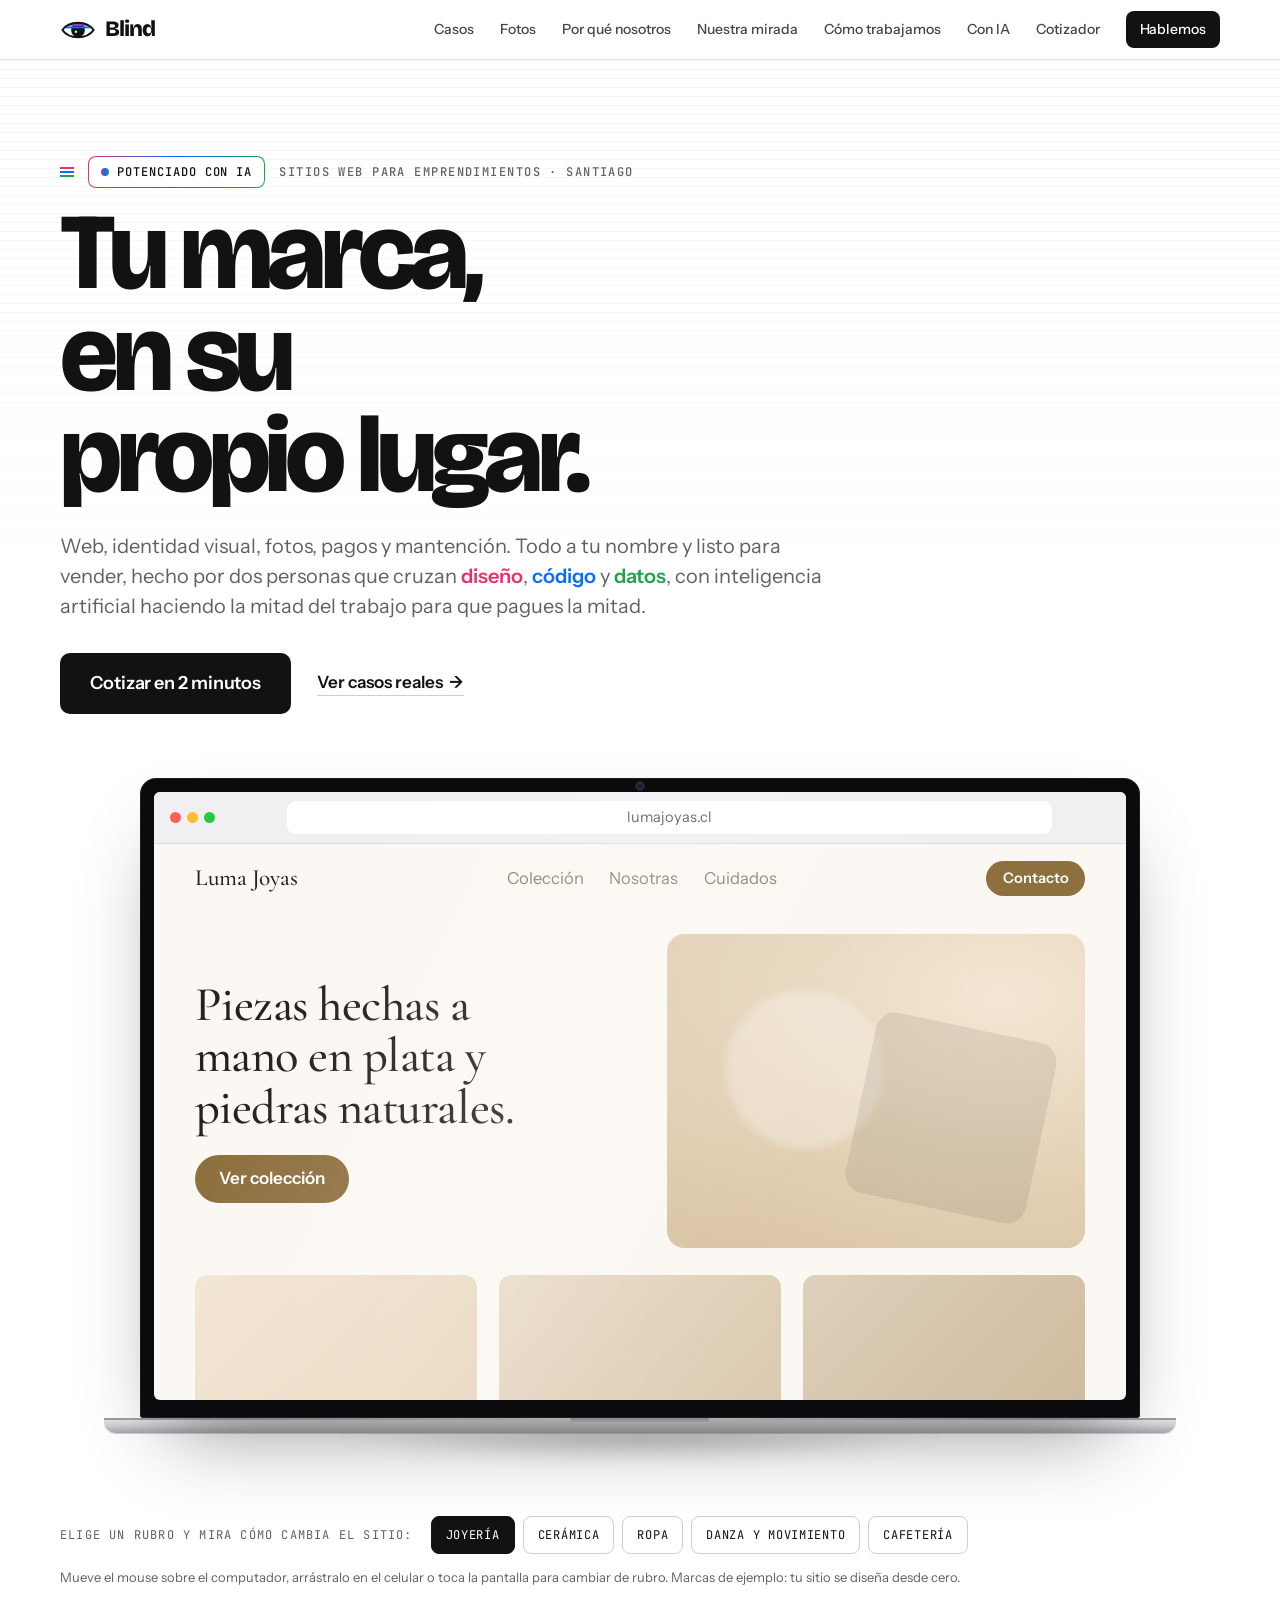
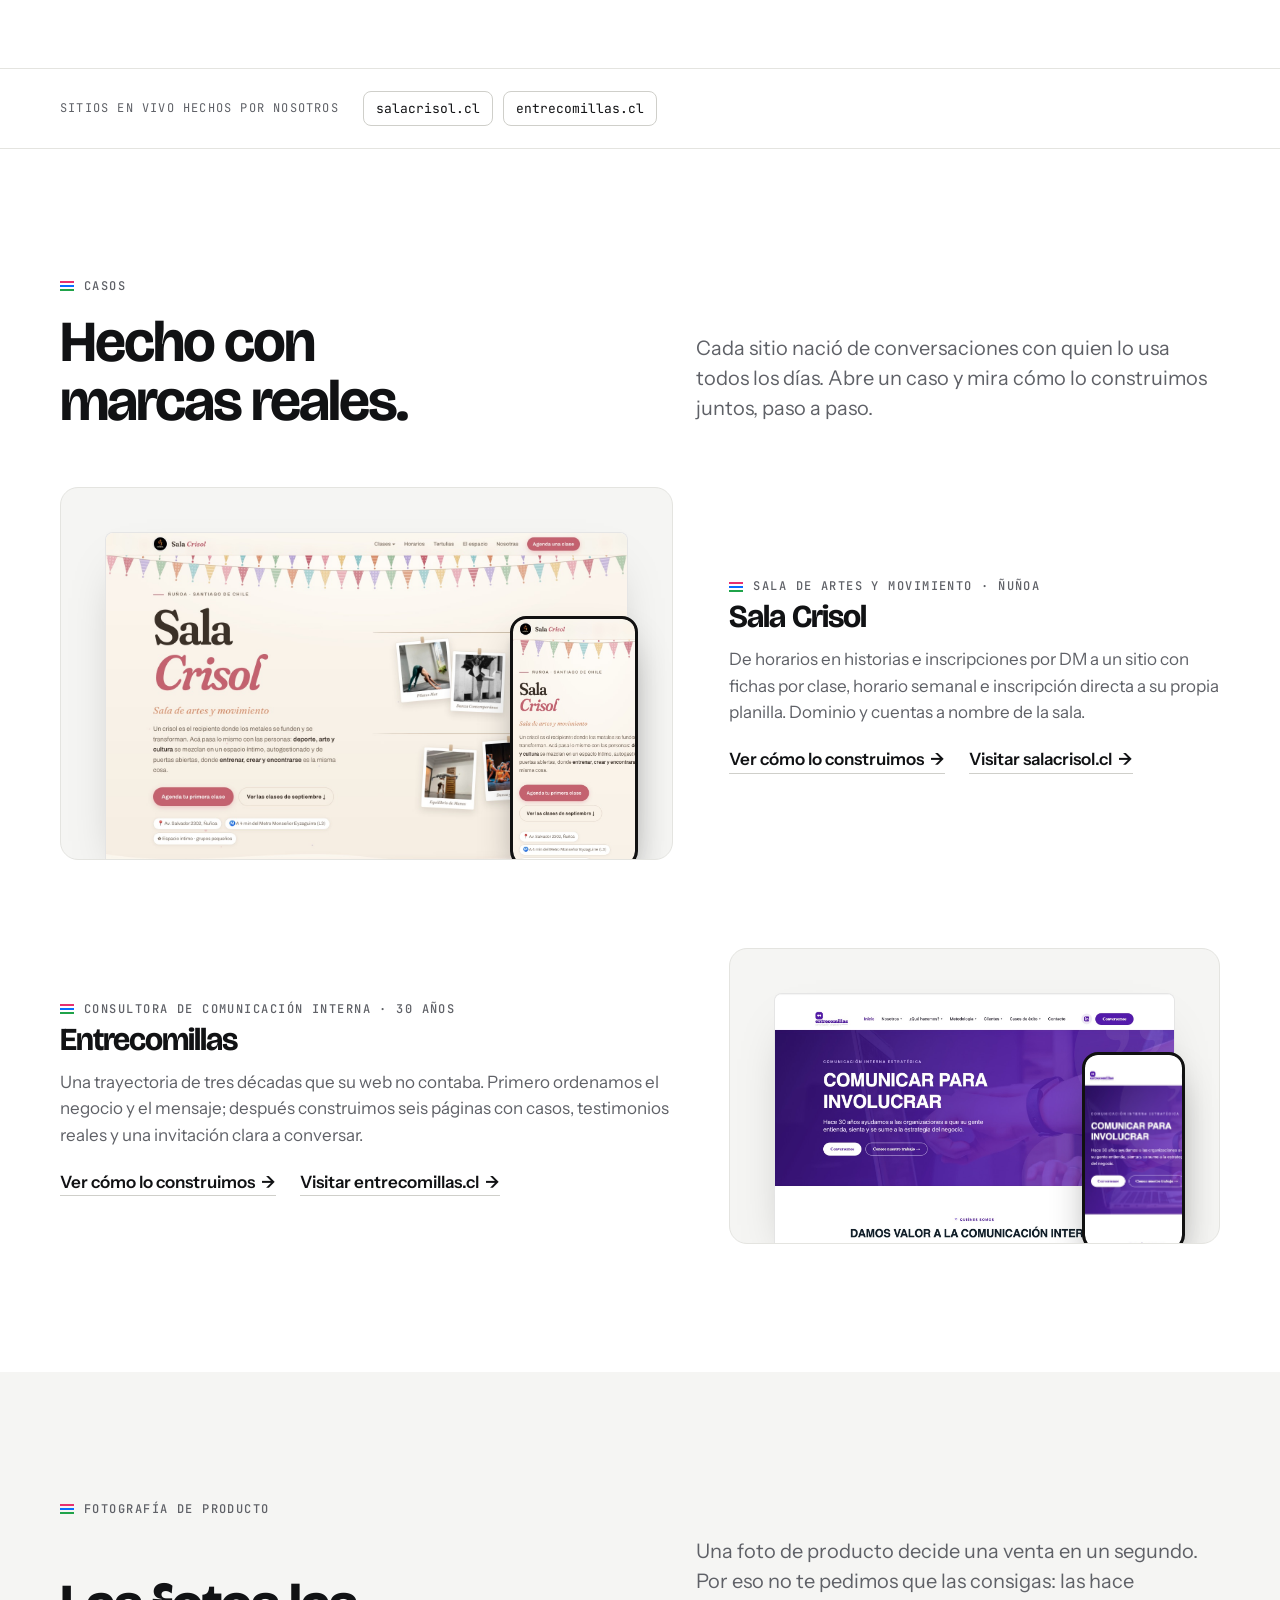
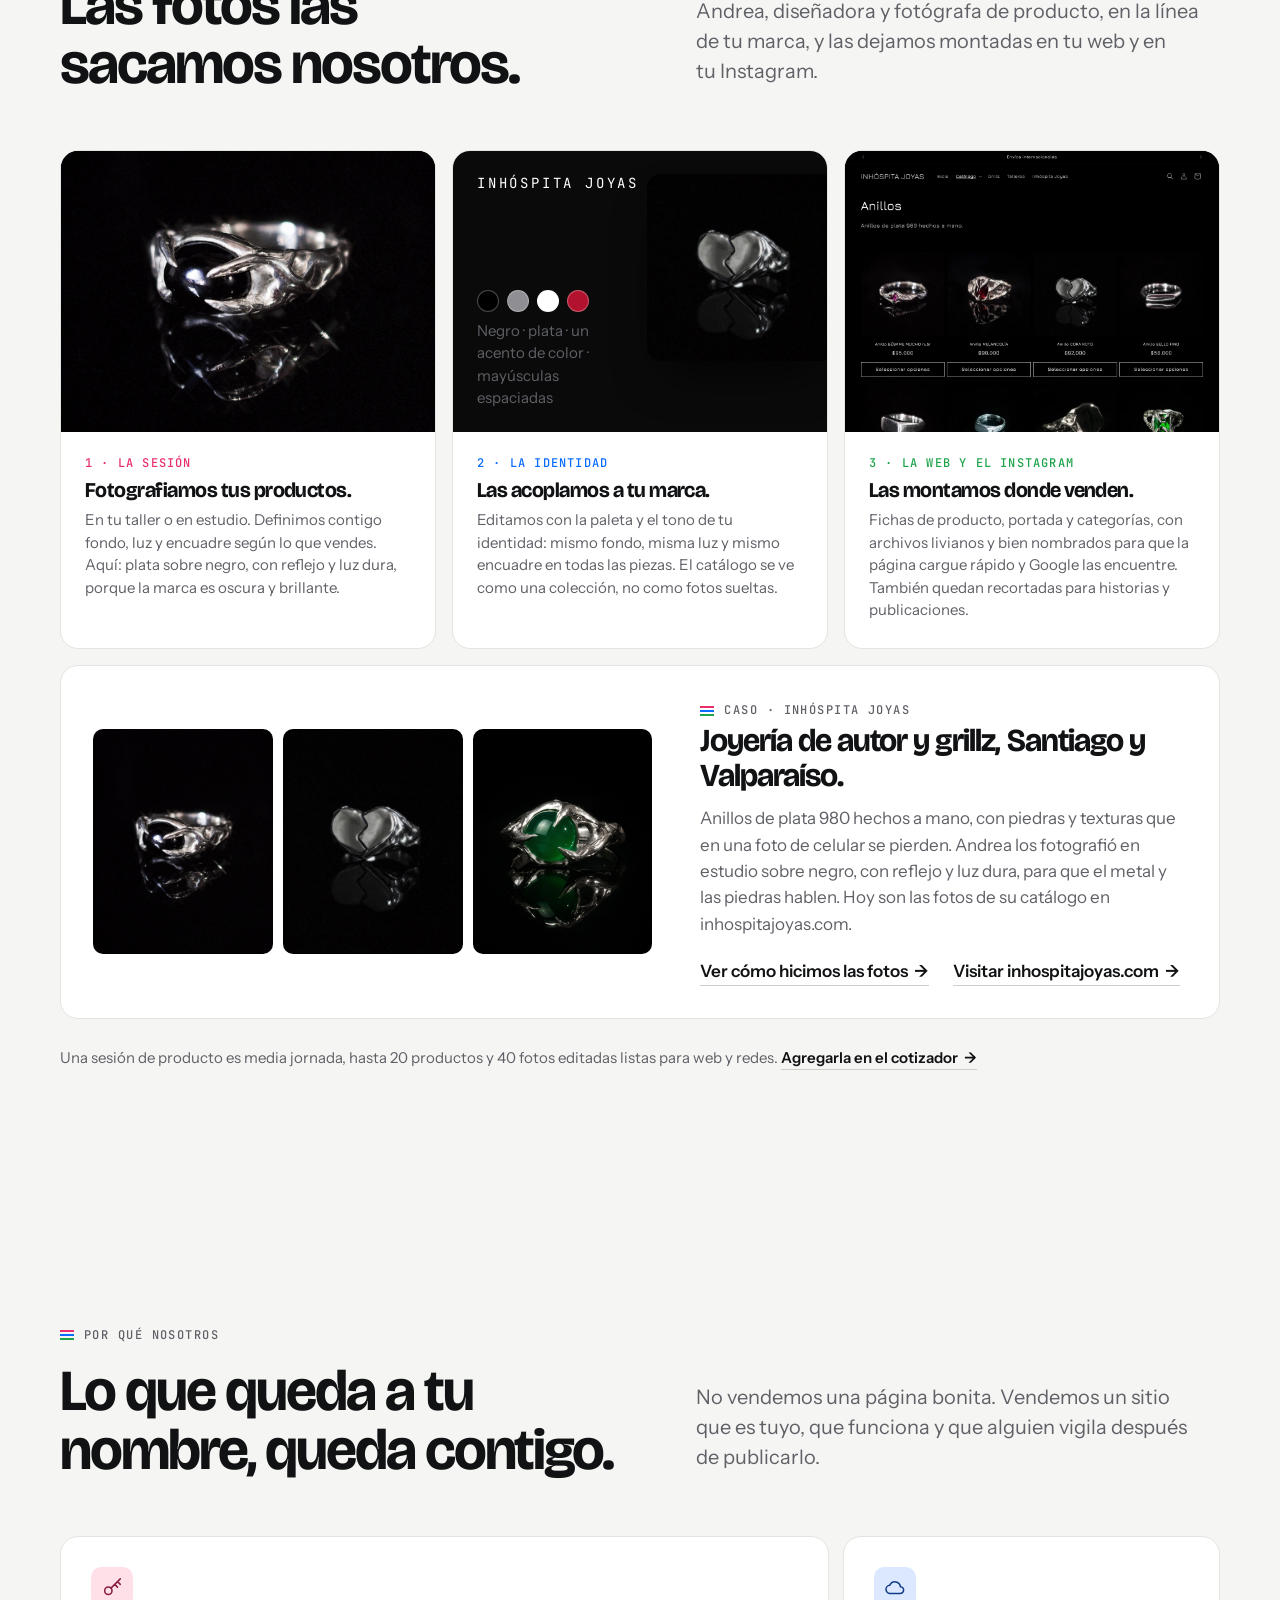
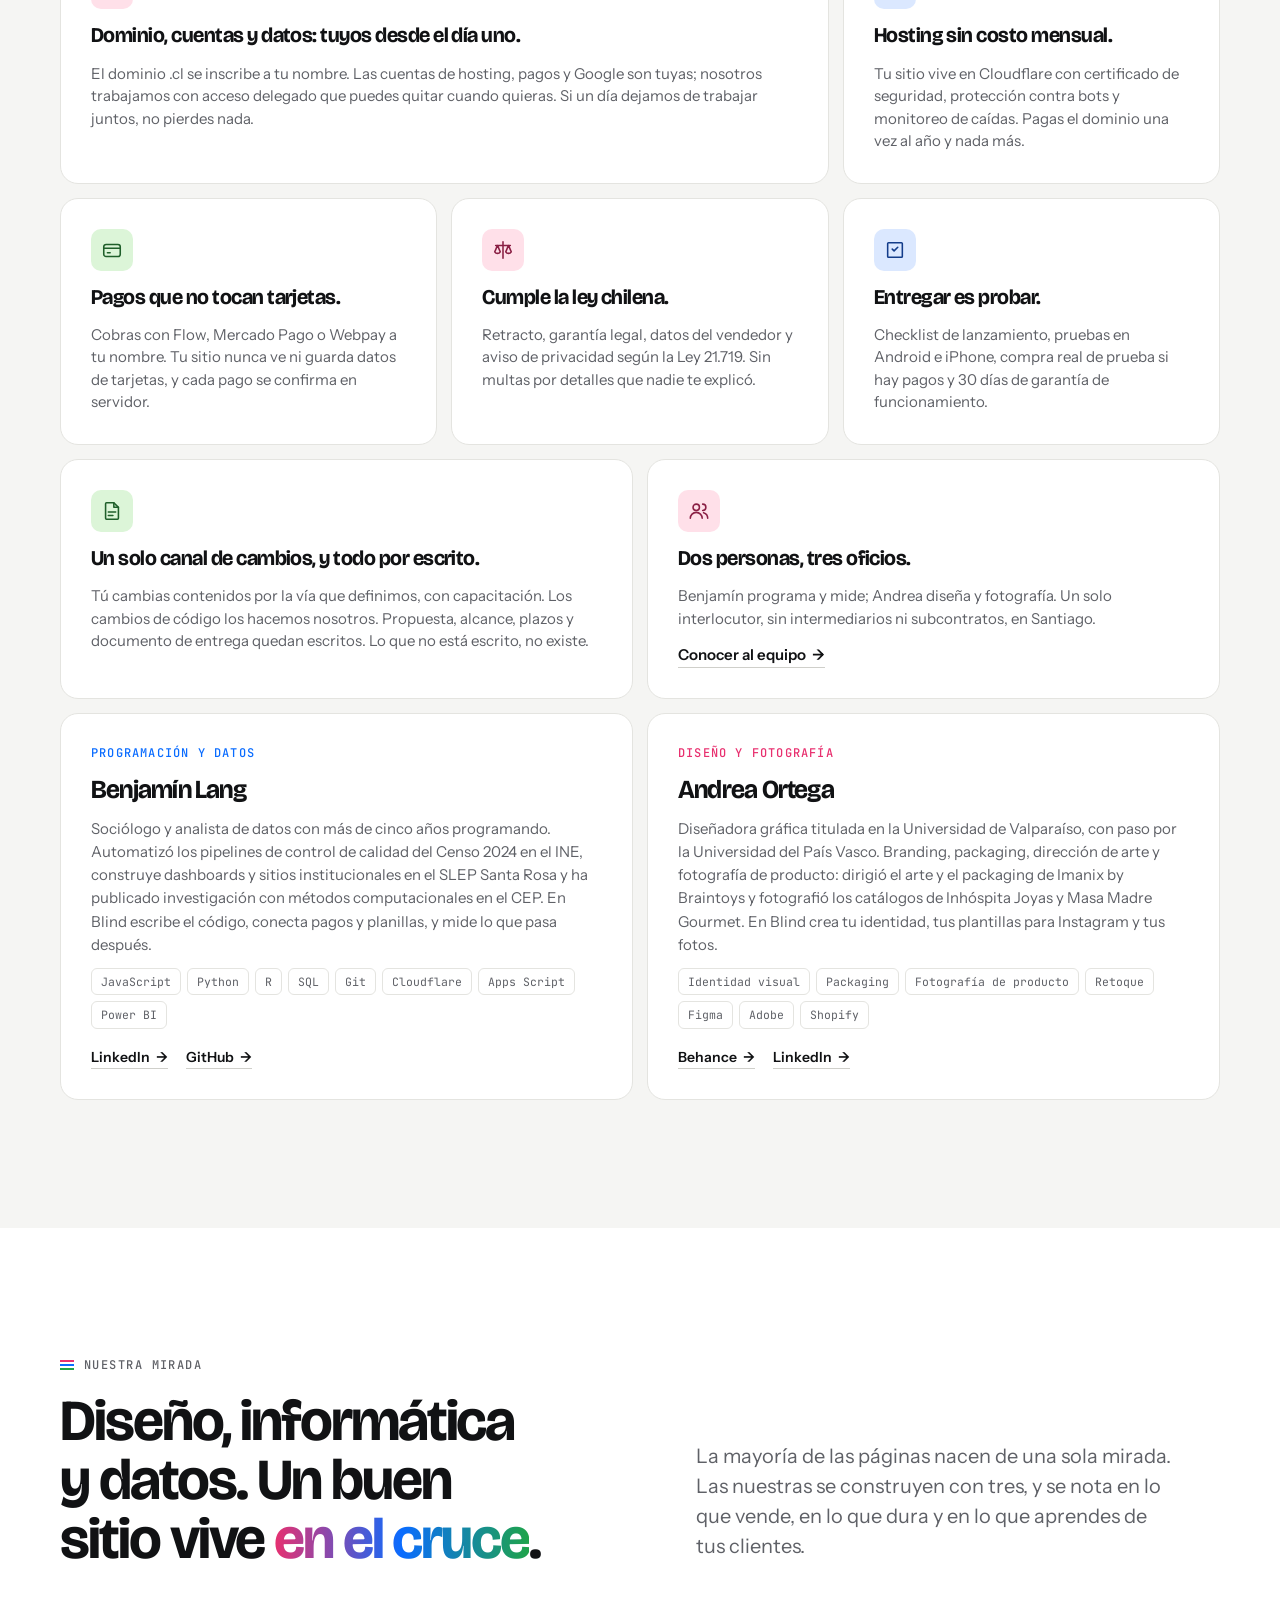
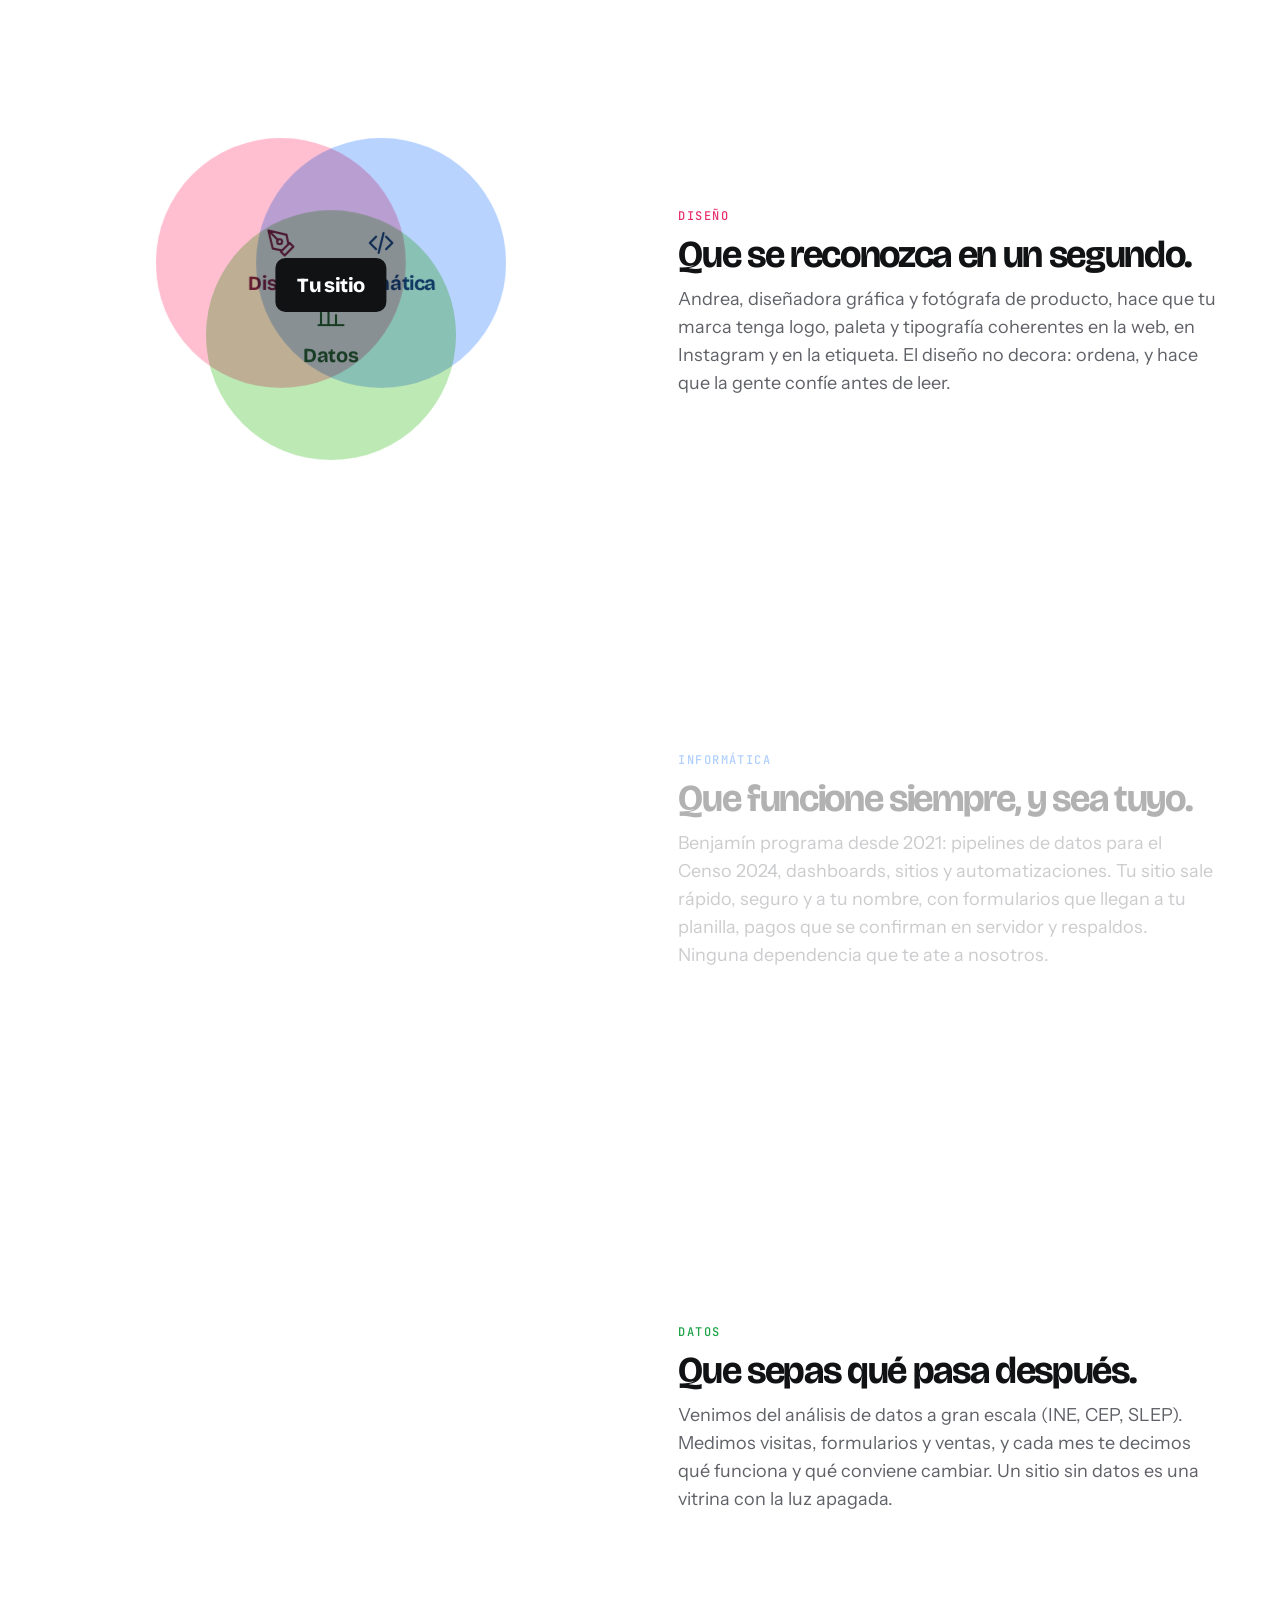
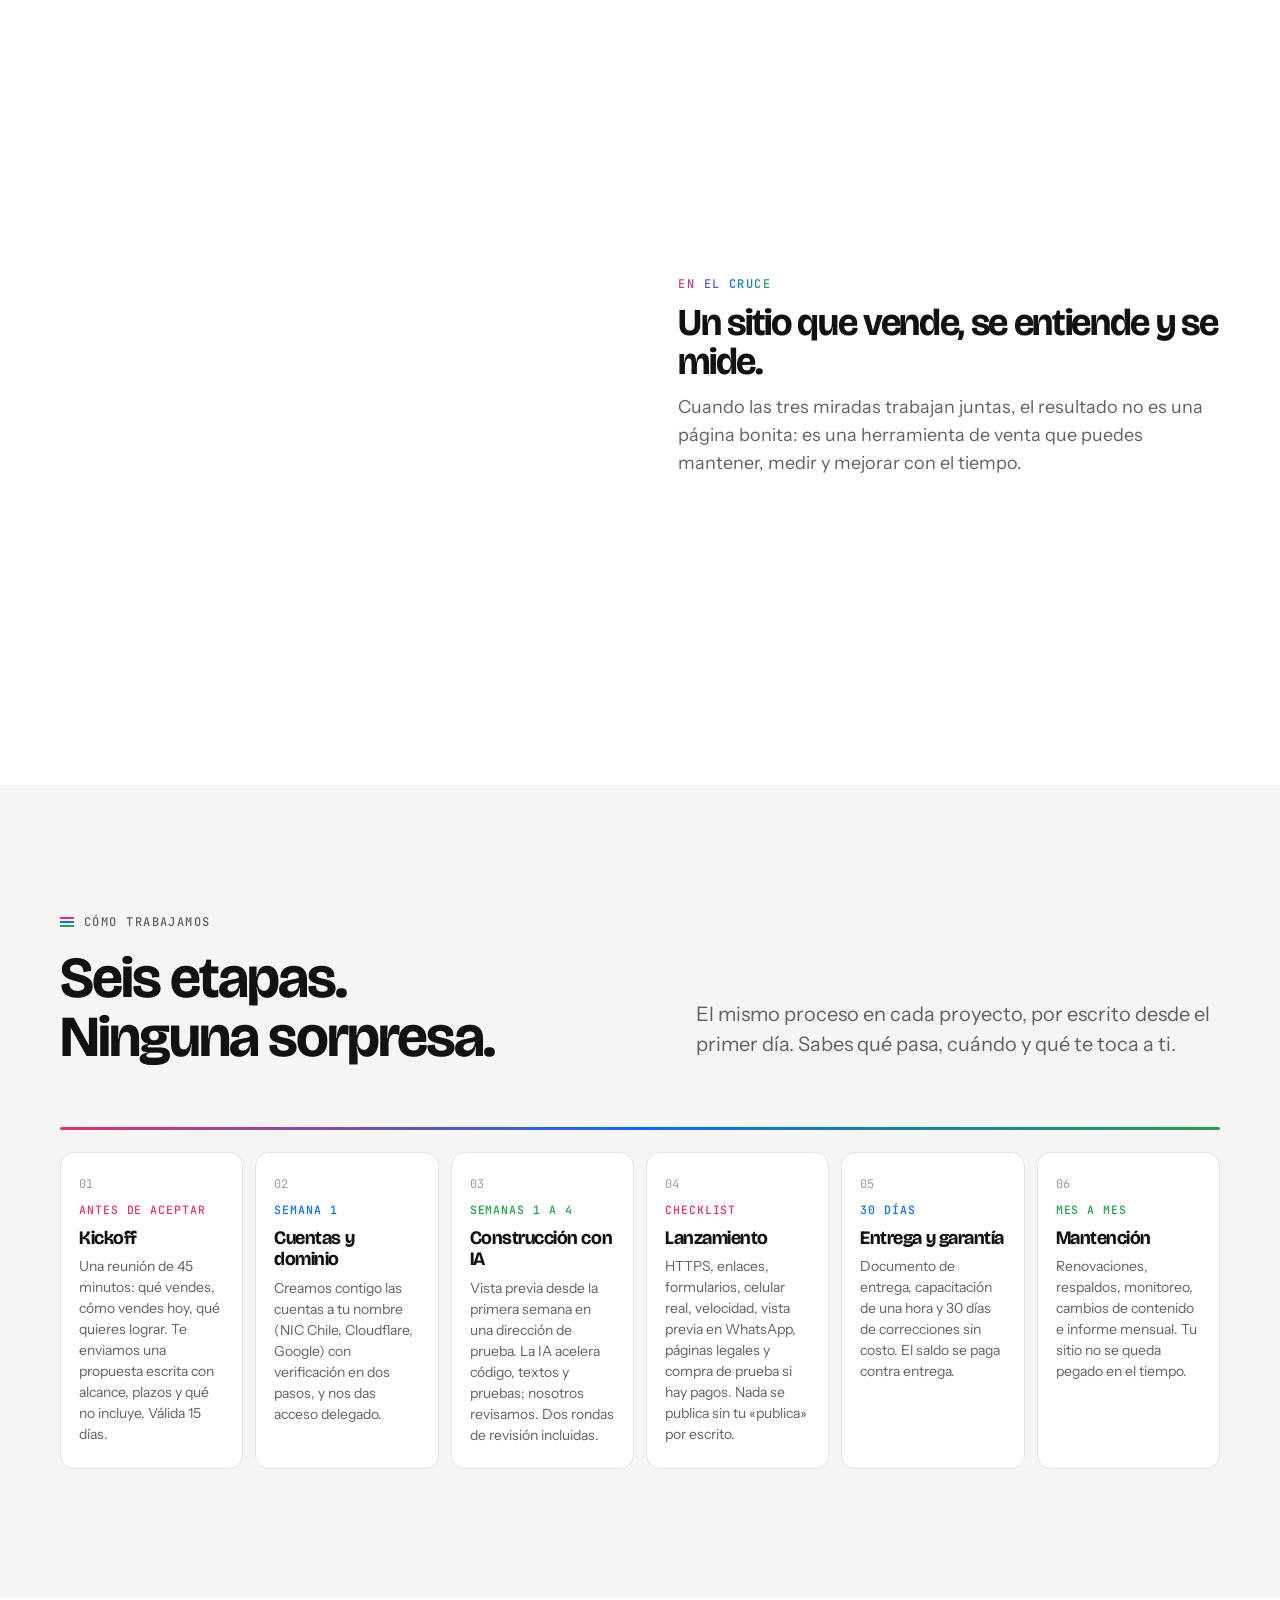
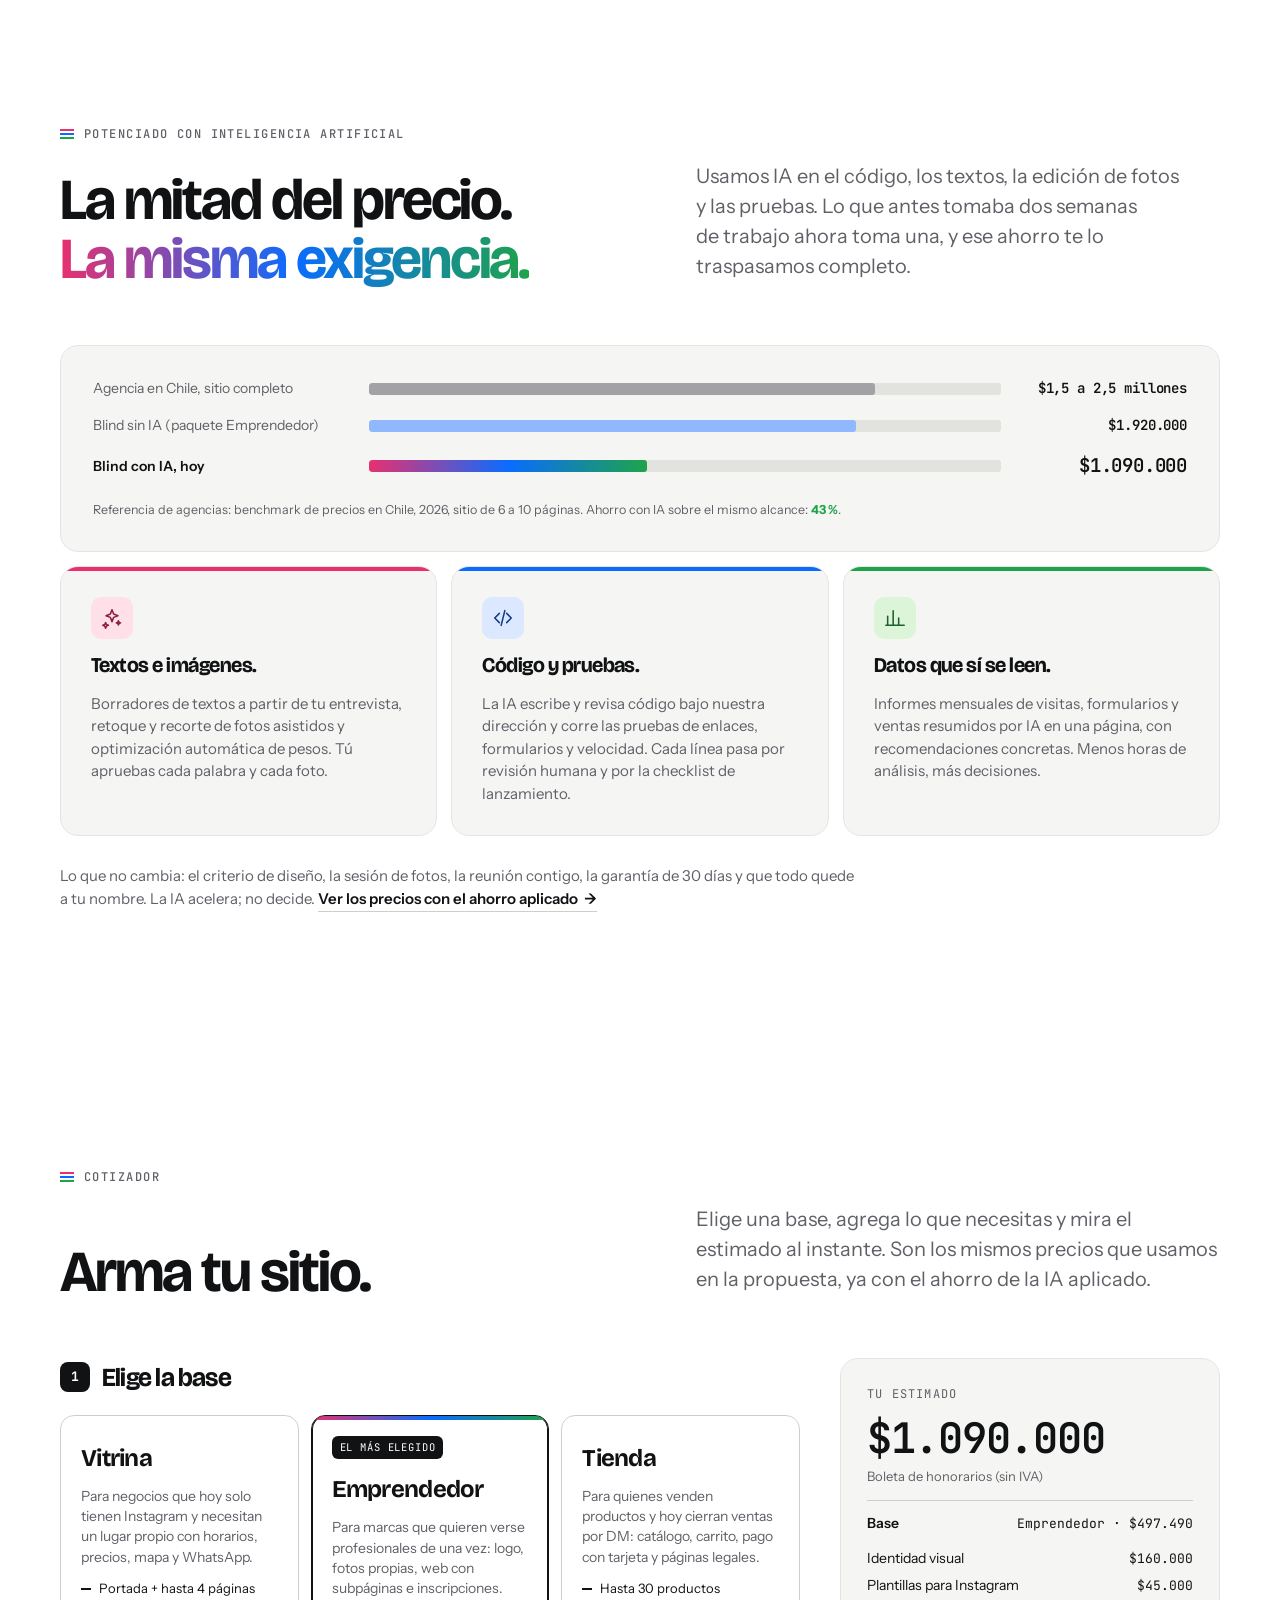
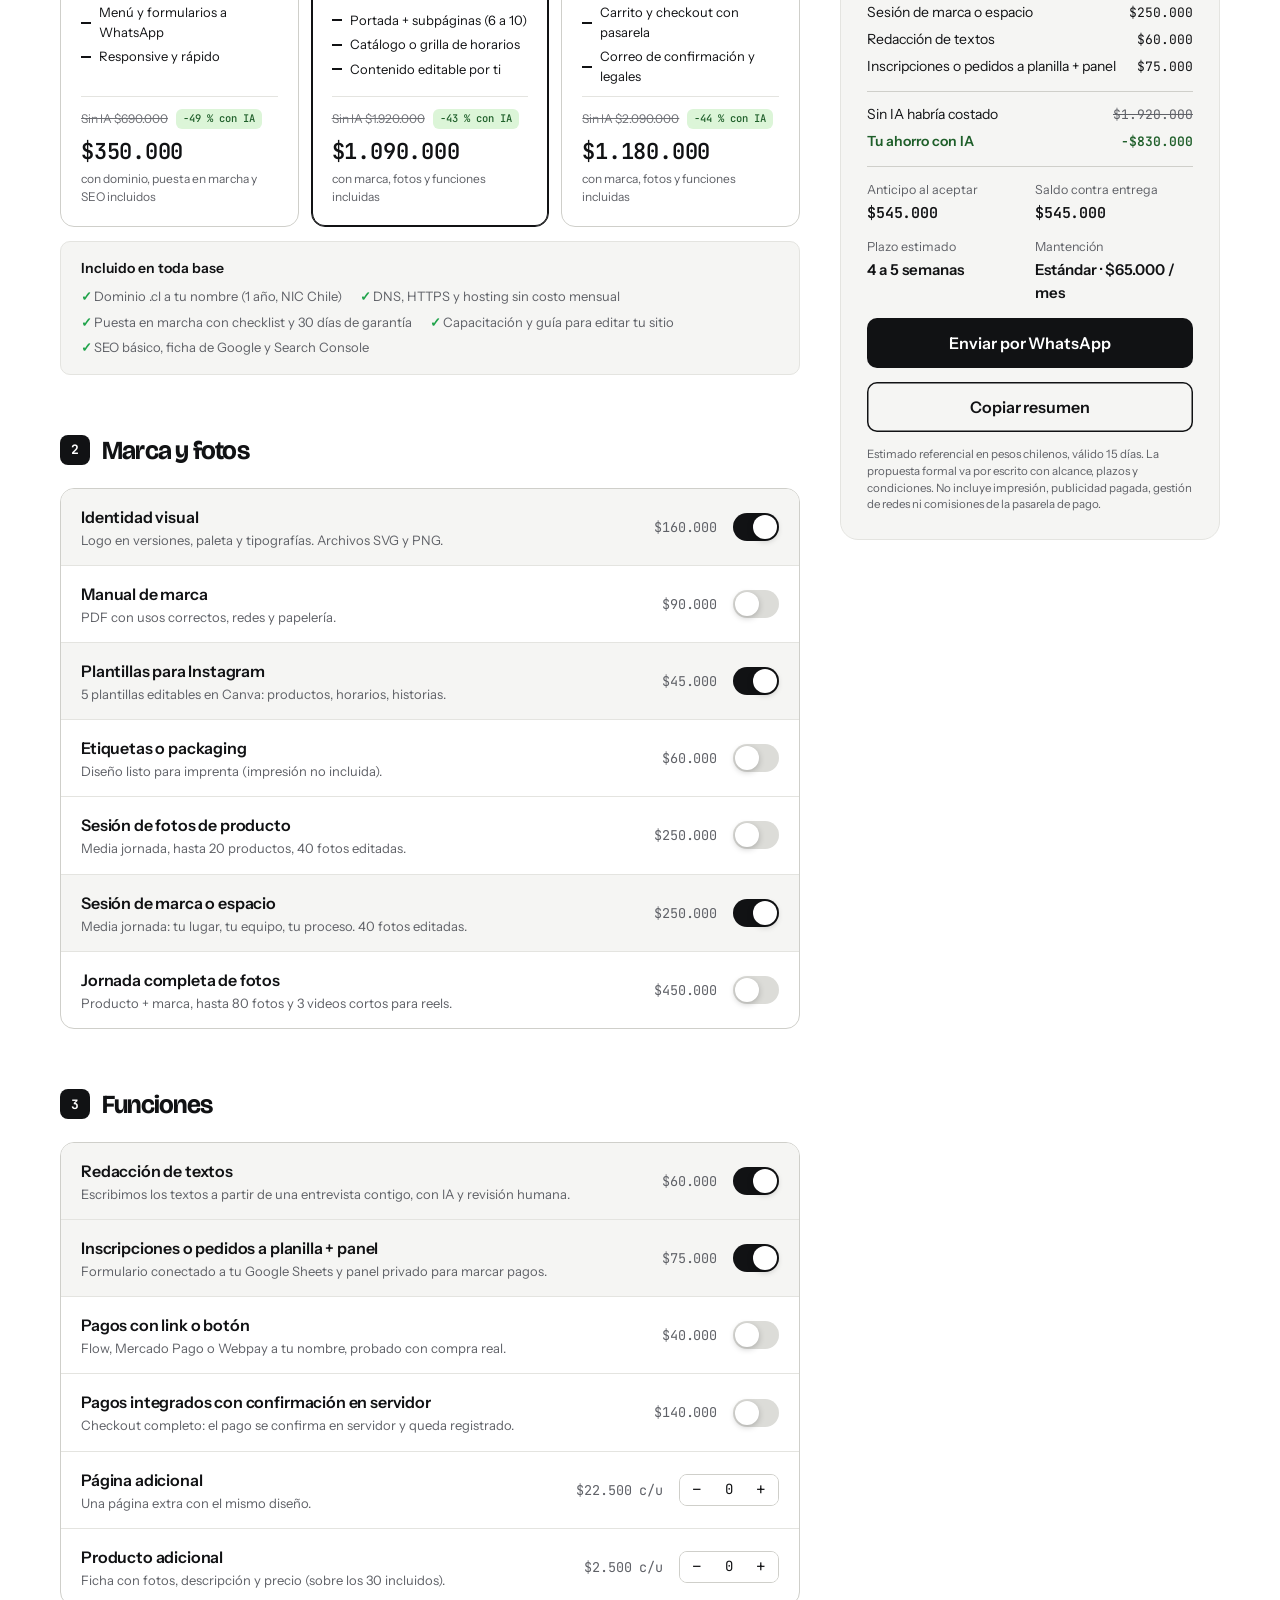
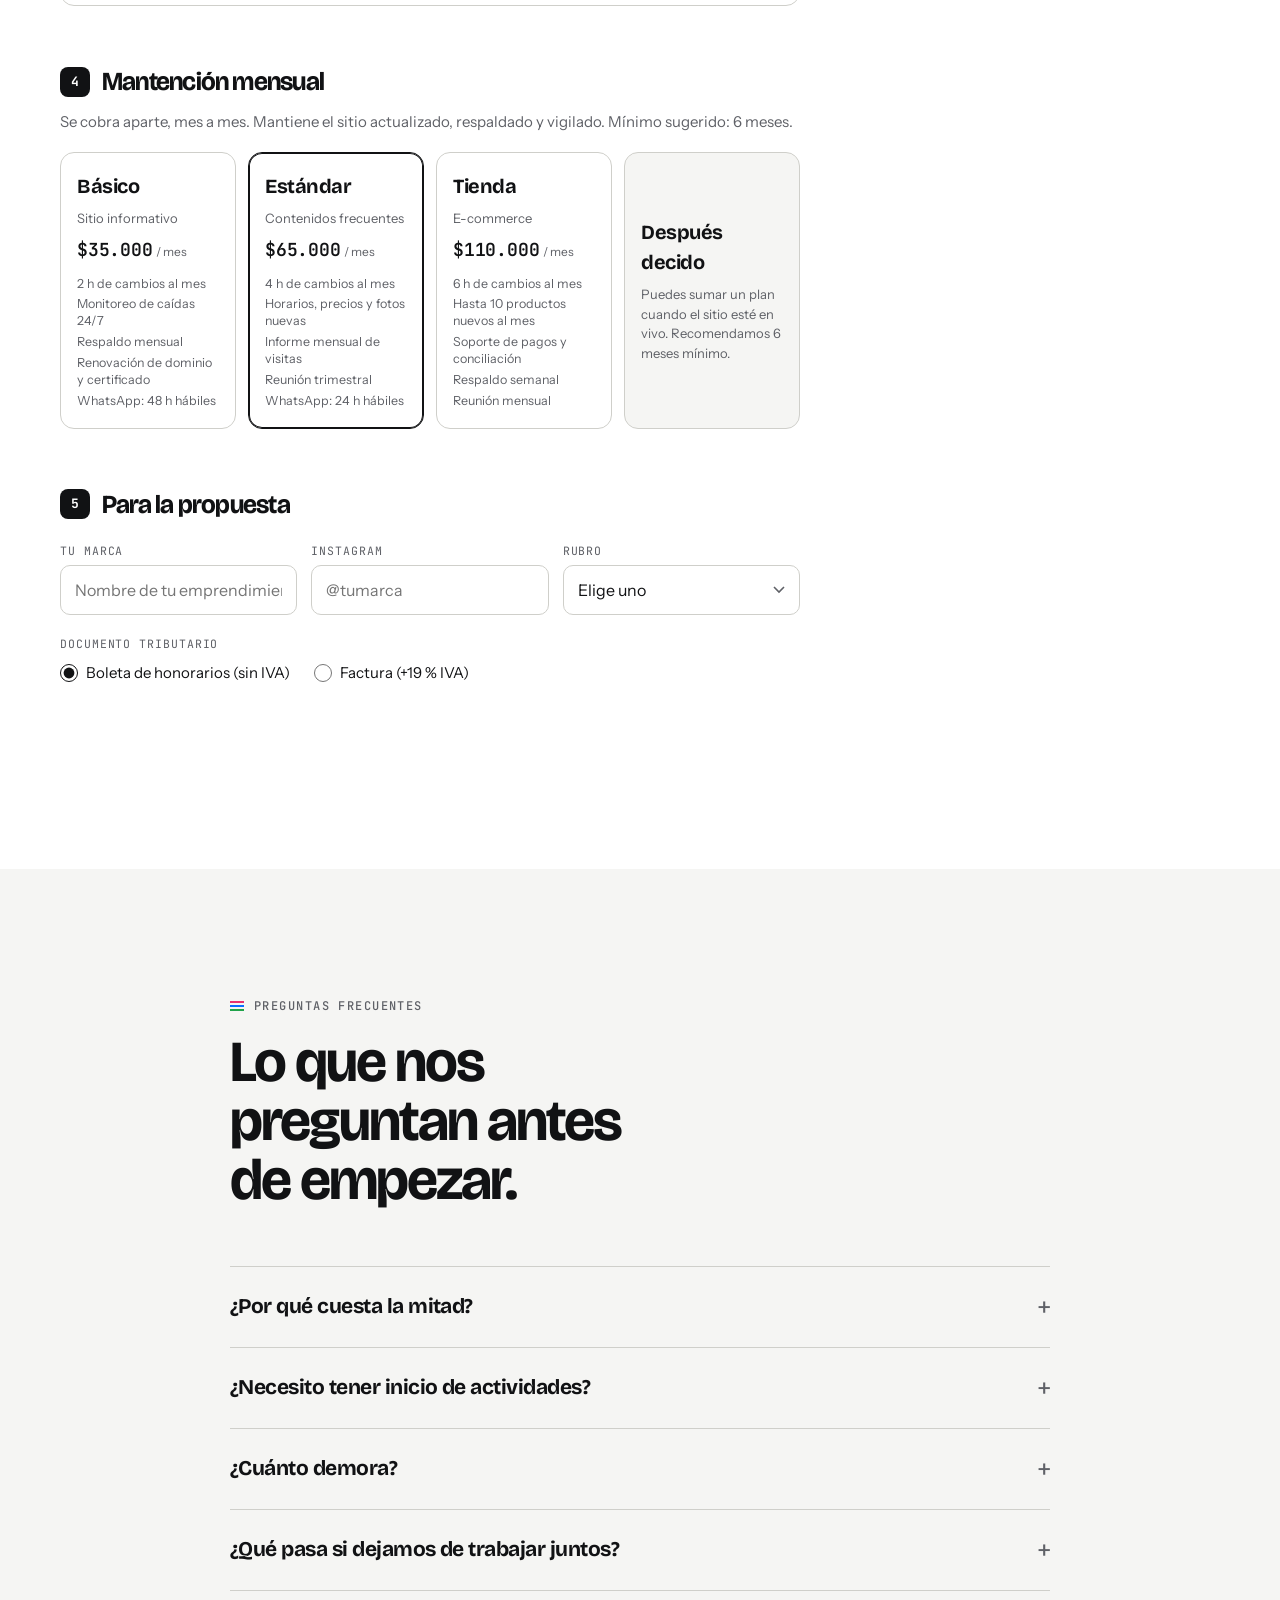
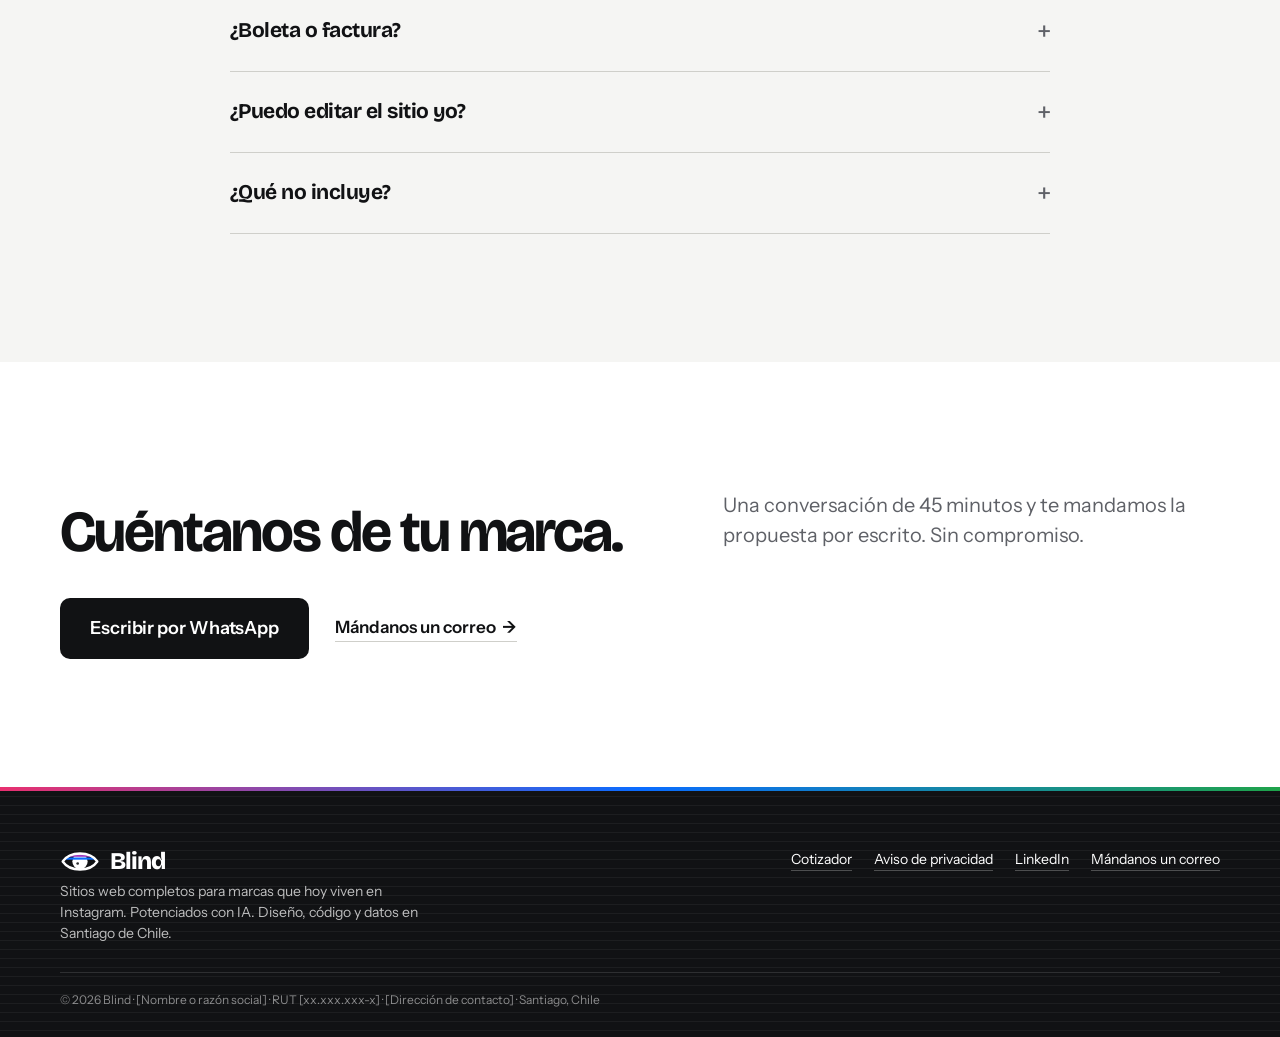
==== commit 75650892: "Logo ojo tras la persiana en menú, pie, favicon y arranque; correo oculto tras 'Mándanos un correo' " ====
--- a/index.html
+++ b/index.html
@@ -9,7 +9,7 @@
   <meta property="og:title" content="Tu marca, en su propio lugar.">
   <meta property="og:description" content="Sitios web completos para emprendimientos, potenciados con IA: web + identidad + fotos + pagos + mantención a la mitad del precio. Cotiza en 2 minutos.">
   <meta property="og:type" content="website">
-  <link rel="icon" href="data:image/svg+xml,%3Csvg xmlns='http://www.w3.org/2000/svg' viewBox='0 0 32 32'%3E%3Crect width='32' height='32' rx='8' fill='%23111214'/%3E%3Crect x='7' y='7' width='14' height='3' rx='1.5' fill='%23e8306f'/%3E%3Crect x='7' y='11.5' width='9' height='3' rx='1.5' fill='%23a03cc0'/%3E%3Crect x='7' y='16' width='16' height='3' rx='1.5' fill='%230a6cff'/%3E%3Crect x='7' y='20.5' width='9' height='3' rx='1.5' fill='%23149a8c'/%3E%3Crect x='7' y='25' width='18' height='3' rx='1.5' fill='%231fa34a'/%3E%3C/svg%3E">
+  <link rel="icon" href="data:image/svg+xml,%3Csvg xmlns='http://www.w3.org/2000/svg' viewBox='0 0 32 32'%3E%3Crect width='32' height='32' rx='8' fill='%23111214'/%3E%3Cg transform='translate(2 6.7) scale(0.2333)'%3E%3CclipPath id='o'%3E%3Cpath d='M8 40 C 30 8 90 8 112 40 C 90 72 30 72 8 40 Z'/%3E%3C/clipPath%3E%3Ccircle cx='60' cy='40' r='23' fill='%23fff'/%3E%3Cg clip-path='url(%23o)'%3E%3Crect x='0' y='11' width='120' height='6.5' fill='%23e8306f'/%3E%3Crect x='0' y='19.5' width='120' height='6.5' fill='%23a03cc0'/%3E%3Crect x='0' y='28' width='120' height='6.5' fill='%230a6cff'/%3E%3C/g%3E%3Cpath d='M8 40 C 30 8 90 8 112 40 C 90 72 30 72 8 40 Z' fill='none' stroke='%23fff' stroke-width='8' stroke-linejoin='round'/%3E%3C/g%3E%3C/svg%3E">
   <link rel="preconnect" href="https://fonts.googleapis.com">
   <link rel="preconnect" href="https://fonts.gstatic.com" crossorigin>
   <link rel="stylesheet" href="https://fonts.googleapis.com/css2?family=Bricolage+Grotesque:opsz,wght@12..96,500..800&family=Instrument+Sans:wght@400;500;600&family=JetBrains+Mono:wght@500;600&family=Cormorant+Garamond:wght@500&family=Nunito:wght@800&family=Archivo+Black&family=DM+Serif+Display:ital@1&family=Zilla+Slab:wght@600&display=swap">
@@ -20,7 +20,7 @@
 
 <header class="nav">
   <div class="nav__in wrap">
-    <a class="nav__logo" href="#inicio"><svg class="logo" viewBox="0 0 32 32" width="26" height="26" aria-hidden="true"><rect x="4" y="4" width="20" height="4" rx="2" fill="#e8306f"/><rect x="4" y="10" width="13" height="4" rx="2" fill="#a03cc0"/><rect x="4" y="16" width="22" height="4" rx="2" fill="#0a6cff"/><rect x="4" y="22" width="13" height="4" rx="2" fill="#149a8c"/><rect x="4" y="28" width="24" height="4" rx="2" fill="#1fa34a"/></svg><span data-cfg="nombre">Blind</span></a>
+    <a class="nav__logo" href="#inicio"><svg class="logo" viewBox="0 0 120 80" width="36" height="24" aria-hidden="true"><defs><clipPath id="ojo-nav"><path d="M8 40 C 30 8 90 8 112 40 C 90 72 30 72 8 40 Z"/></clipPath></defs><circle cx="60" cy="40" r="23" fill="currentColor"/><circle cx="53" cy="46" r="4" style="fill:var(--hl,#fff)" opacity=".9"/><g clip-path="url(#ojo-nav)"><rect x="0" y="11" width="120" height="6.5" fill="#e8306f"/><rect x="0" y="19.5" width="120" height="6.5" fill="#a03cc0"/><rect x="0" y="28" width="120" height="6.5" fill="#0a6cff"/></g><path d="M8 40 C 30 8 90 8 112 40 C 90 72 30 72 8 40 Z" fill="none" stroke="currentColor" stroke-width="7" stroke-linejoin="round"/></svg><span data-cfg="nombre">Blind</span></a>
     <button class="nav__burger" aria-label="Abrir menú" aria-expanded="false" aria-controls="menu"><span></span><span></span></button>
     <nav class="nav__links" id="menu" aria-label="Secciones">
       <a href="#casos">Casos</a>
@@ -75,7 +75,7 @@
                   </div>
                 </div>
               </div>
-              <div class="mac__boot" aria-hidden="true"><i></i><i></i><i></i><i></i><i></i><i></i><i></i><i></i><svg viewBox="0 0 32 32" aria-hidden="true"><rect x="4" y="4" width="20" height="4" rx="2" fill="#fff"/><rect x="4" y="10" width="13" height="4" rx="2" fill="#fff" opacity=".8"/><rect x="4" y="16" width="22" height="4" rx="2" fill="#fff"/><rect x="4" y="22" width="13" height="4" rx="2" fill="#fff" opacity=".8"/><rect x="4" y="28" width="24" height="4" rx="2" fill="#fff"/></svg></div>
+              <div class="mac__boot" aria-hidden="true"><i></i><i></i><i></i><i></i><i></i><i></i><i></i><i></i><svg viewBox="0 0 120 80" aria-hidden="true"><defs><clipPath id="ojo-boot"><path d="M8 40 C 30 8 90 8 112 40 C 90 72 30 72 8 40 Z"/></clipPath></defs><circle cx="60" cy="40" r="23" fill="#fff"/><circle cx="53" cy="46" r="4" fill="#0b0b0d" opacity=".9"/><g clip-path="url(#ojo-boot)"><rect x="0" y="11" width="120" height="6.5" fill="#e8306f"/><rect x="0" y="19.5" width="120" height="6.5" fill="#a03cc0"/><rect x="0" y="28" width="120" height="6.5" fill="#0a6cff"/></g><path d="M8 40 C 30 8 90 8 112 40 C 90 72 30 72 8 40 Z" fill="none" stroke="#fff" stroke-width="7" stroke-linejoin="round"/></svg></div>
               <div class="mac__cursor" aria-hidden="true"><svg viewBox="0 0 24 24"><path d="M5 3l14 8.5-6.2 1.6L9.5 19 5 3Z" fill="#fff" stroke="#111" stroke-width="1.6" stroke-linejoin="round"/></svg></div>
             </div>
           </div>
@@ -453,7 +453,7 @@
 <footer class="foot">
   <div class="wrap foot__in">
     <div>
-      <a class="foot__logo" href="#inicio"><svg class="logo" viewBox="0 0 32 32" width="26" height="26" aria-hidden="true"><rect x="4" y="4" width="20" height="4" rx="2" fill="#e8306f"/><rect x="4" y="10" width="13" height="4" rx="2" fill="#a03cc0"/><rect x="4" y="16" width="22" height="4" rx="2" fill="#0a6cff"/><rect x="4" y="22" width="13" height="4" rx="2" fill="#149a8c"/><rect x="4" y="28" width="24" height="4" rx="2" fill="#1fa34a"/></svg><span data-cfg="nombre">Blind</span></a>
+      <a class="foot__logo" href="#inicio"><svg class="logo" viewBox="0 0 120 80" width="40" height="27" aria-hidden="true"><defs><clipPath id="ojo-pie"><path d="M8 40 C 30 8 90 8 112 40 C 90 72 30 72 8 40 Z"/></clipPath></defs><circle cx="60" cy="40" r="23" fill="currentColor"/><circle cx="53" cy="46" r="4" style="fill:var(--hl,#fff)" opacity=".9"/><g clip-path="url(#ojo-pie)"><rect x="0" y="11" width="120" height="6.5" fill="#e8306f"/><rect x="0" y="19.5" width="120" height="6.5" fill="#a03cc0"/><rect x="0" y="28" width="120" height="6.5" fill="#0a6cff"/></g><path d="M8 40 C 30 8 90 8 112 40 C 90 72 30 72 8 40 Z" fill="none" stroke="currentColor" stroke-width="7" stroke-linejoin="round"/></svg><span data-cfg="nombre">Blind</span></a>
       <p class="foot__tag"><span data-cfg="claim"></span> Diseño, código y datos en <span data-cfg="ciudad"></span>.</p>
     </div>
     <nav aria-label="Enlaces legales y redes">
--- a/css/estilos.css
+++ b/css/estilos.css
@@ -77,7 +77,7 @@
 .nav.is-scrolled{border-bottom-color:var(--line-2)}
 .nav__in{display:flex;align-items:center;justify-content:space-between;height:100%}
 .nav__logo{font-family:var(--display);font-weight:800;letter-spacing:-.04em;font-size:22px;color:var(--ink);text-decoration:none;display:inline-flex;align-items:center;gap:9px}
-.logo{width:26px;height:26px;flex-shrink:0}
+.logo{width:36px;height:24px;flex-shrink:0}
 .nav__links{display:flex;align-items:center;gap:26px}
 .nav__links a{font-size:14px;font-weight:500;color:var(--ink);text-decoration:none;opacity:.78;transition:opacity .2s}
 .nav__links a:hover{opacity:1}
@@ -130,7 +130,7 @@
 .mac__boot i{display:block;background:#0b0b0d;transition:transform .8s var(--ease-out)}
 .mac__boot i:nth-child(2){transition-delay:.05s}.mac__boot i:nth-child(3){transition-delay:.1s}.mac__boot i:nth-child(4){transition-delay:.15s}
 .mac__boot i:nth-child(5){transition-delay:.2s}.mac__boot i:nth-child(6){transition-delay:.25s}.mac__boot i:nth-child(7){transition-delay:.3s}.mac__boot i:nth-child(8){transition-delay:.35s}
-.mac__boot svg{position:absolute;left:50%;top:50%;width:10%;transform:translate(-50%,-50%) scale(.85);opacity:0;transition:opacity .5s var(--ease),transform .6s var(--ease-out)}
+.mac__boot svg{position:absolute;left:50%;top:50%;width:14%;transform:translate(-50%,-50%) scale(.85);opacity:0;transition:opacity .5s var(--ease),transform .6s var(--ease-out)}
 .mac__screen.is-boot .mac__boot svg{opacity:1;transform:translate(-50%,-50%) scale(1)}
 .mac__screen.is-on .mac__boot svg{opacity:0;transition-duration:.25s}
 .mac__screen.is-on .mac__boot i{transform:translateX(102%)}
@@ -482,11 +482,12 @@
 .foot::after{content:"";position:absolute;inset:0 0 auto;height:4px;background:var(--tri)}
 .foot__in{position:relative;display:grid;grid-template-columns:1fr auto;gap:28px 48px;align-items:start}
 .foot__logo{display:inline-flex;align-items:center;gap:10px;color:#fff;font-family:var(--display);font-weight:800;font-size:24px;letter-spacing:-.04em;text-decoration:none;border-bottom:0}
-.foot__logo .logo{width:28px;height:28px}
+.foot__logo .logo{width:40px;height:27px;--hl:#111214}
 .foot__tag{margin:10px 0 0;max-width:42ch;line-height:1.5}
 .foot nav{display:flex;gap:22px;flex-wrap:wrap;padding-top:6px}
 .foot a{color:#fff;text-decoration:none;border-bottom:1px solid rgba(255,255,255,.25)}
 .foot a:hover{border-color:#fff}
+.foot a.foot__logo{border-bottom:0}
 .foot__legal{grid-column:1/-1;font-size:12px;color:rgba(255,255,255,.5);border-top:1px solid rgba(255,255,255,.12);padding-top:18px;margin:8px 0 0}
 .foot p{margin:0}
 @media (max-width:640px){.foot__in{grid-template-columns:1fr}}
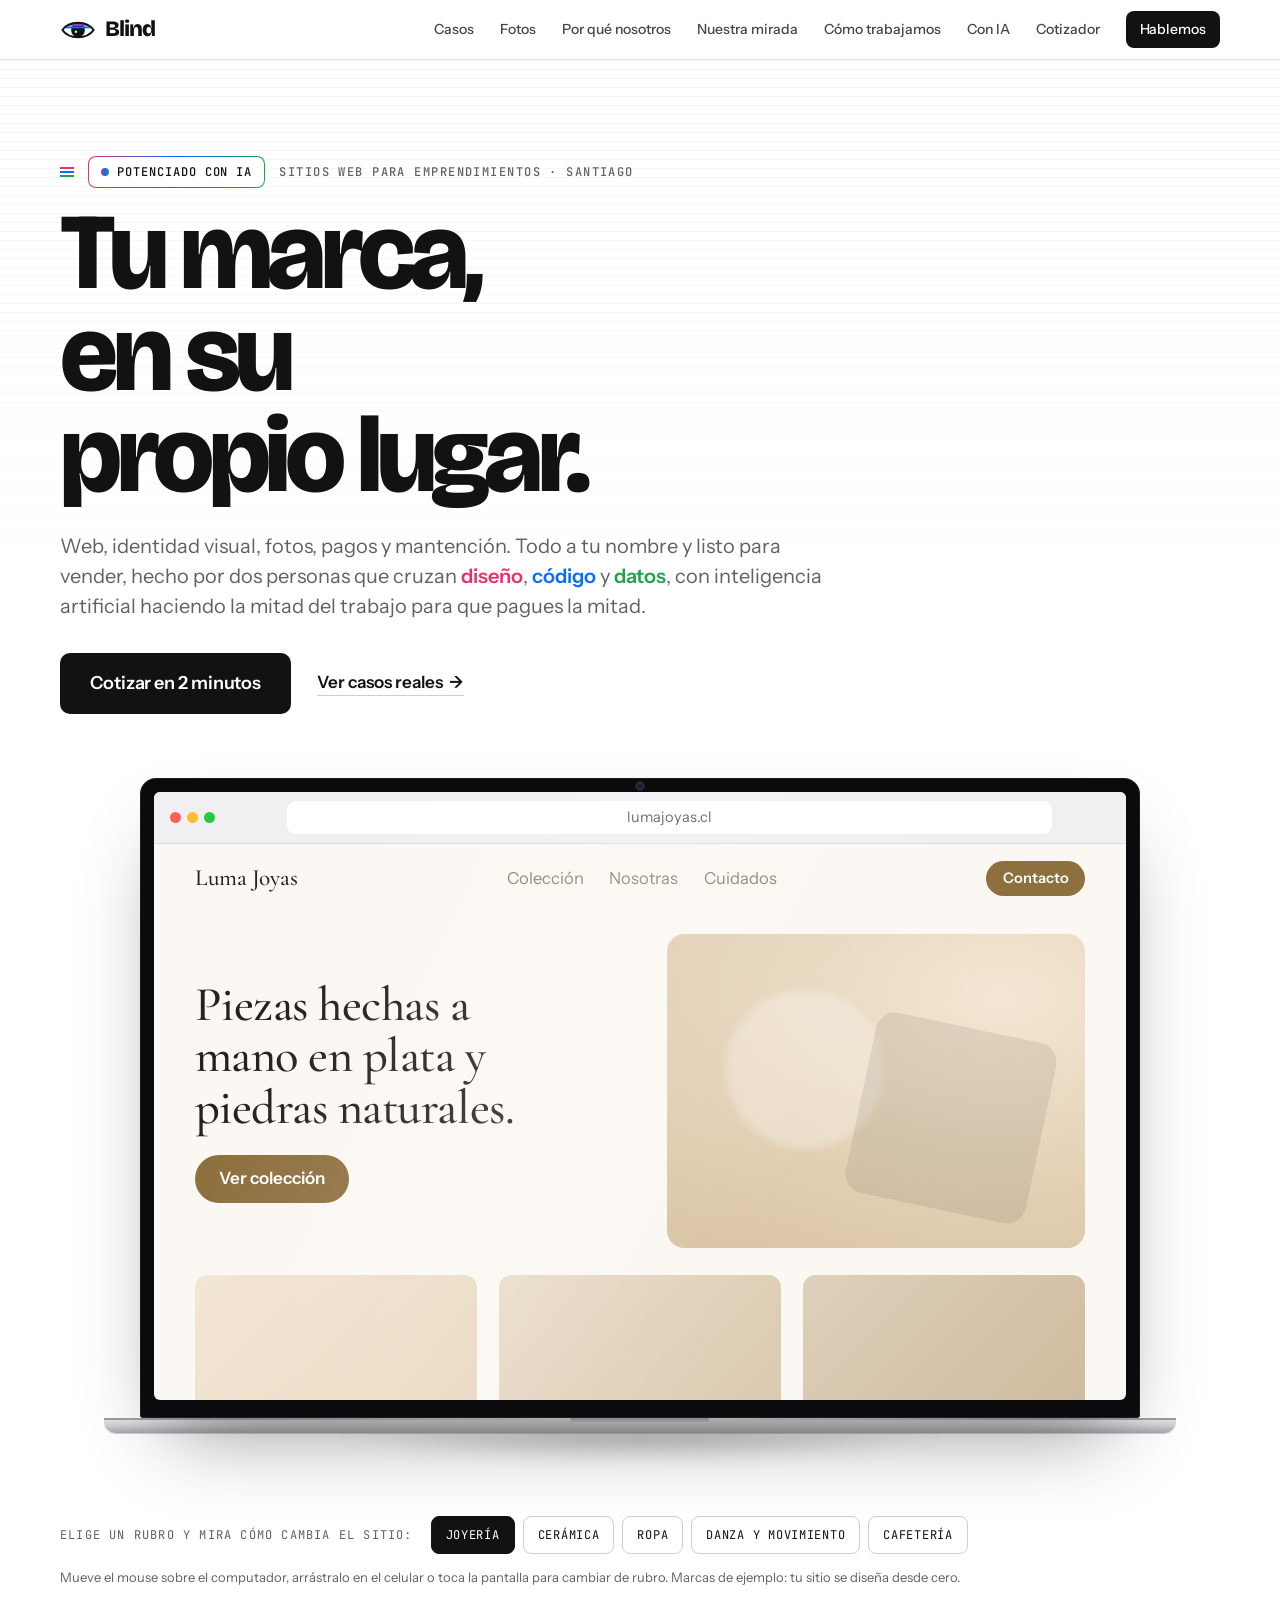
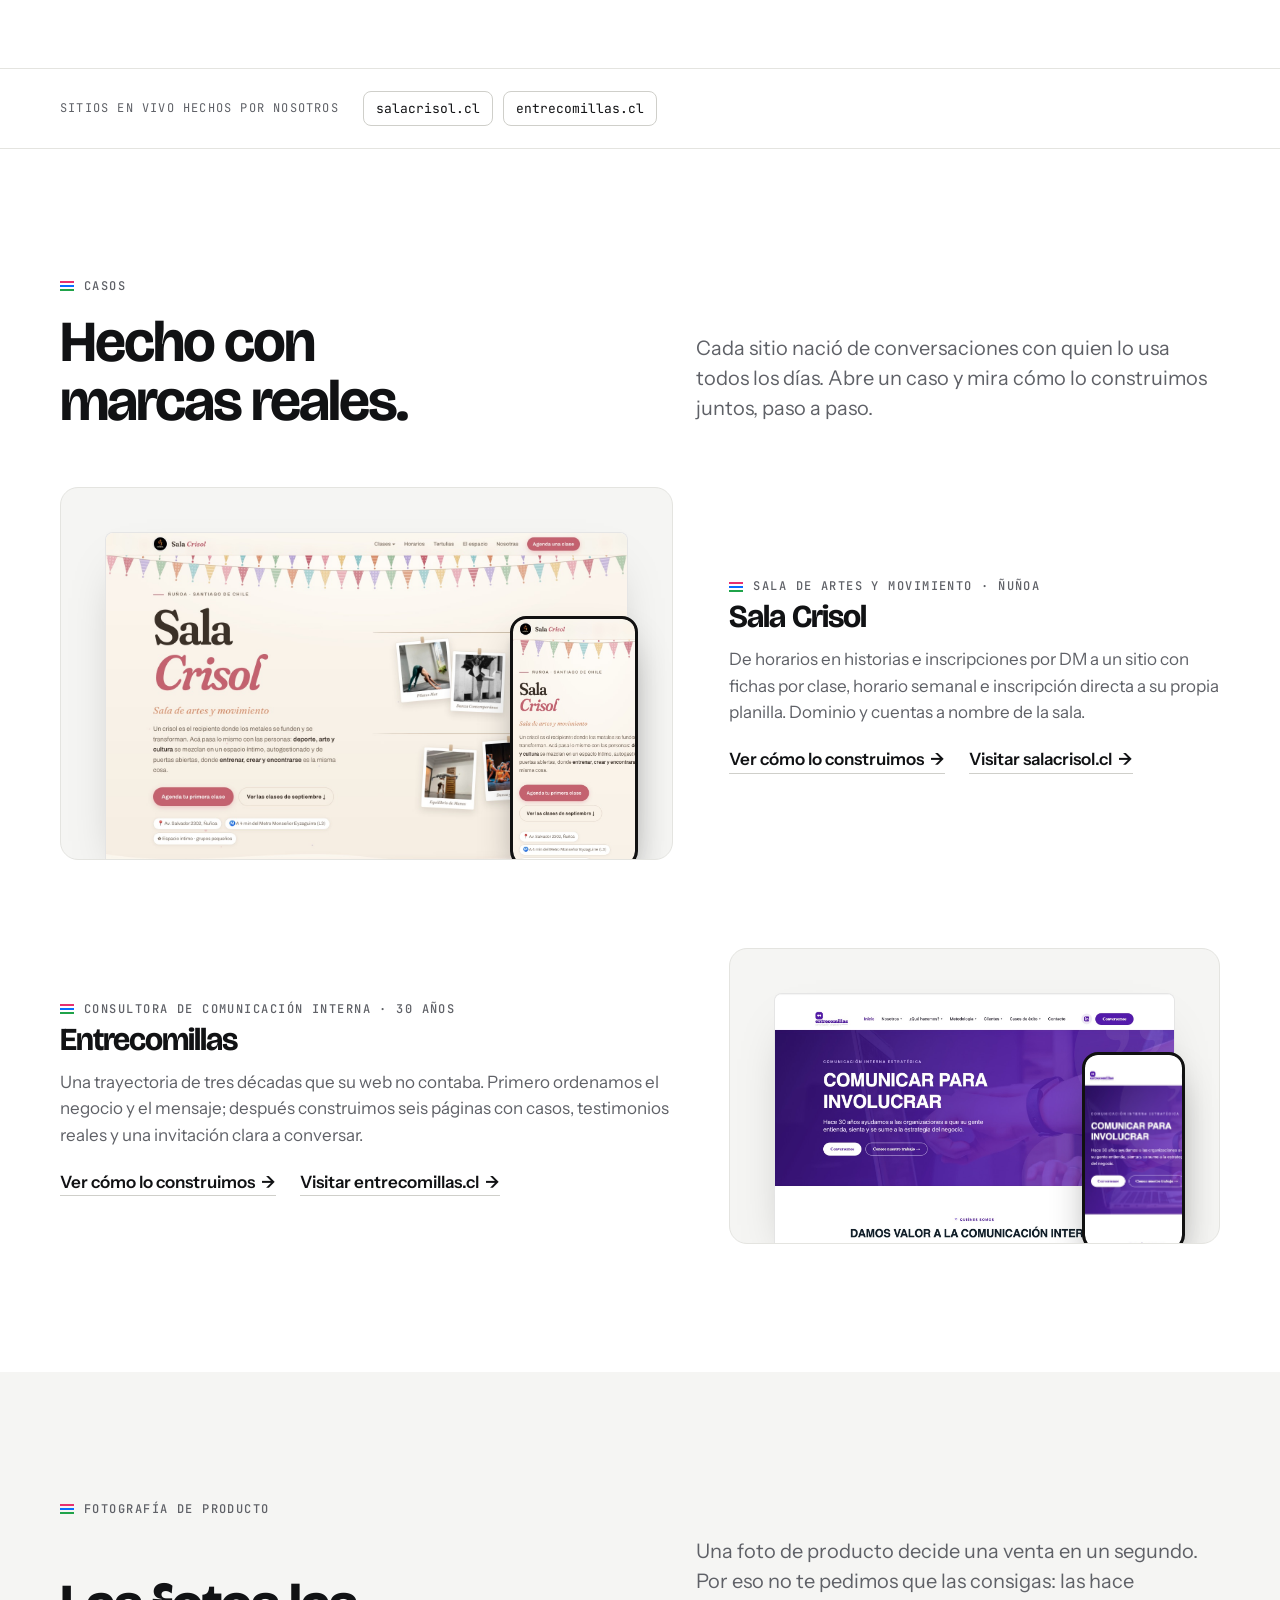
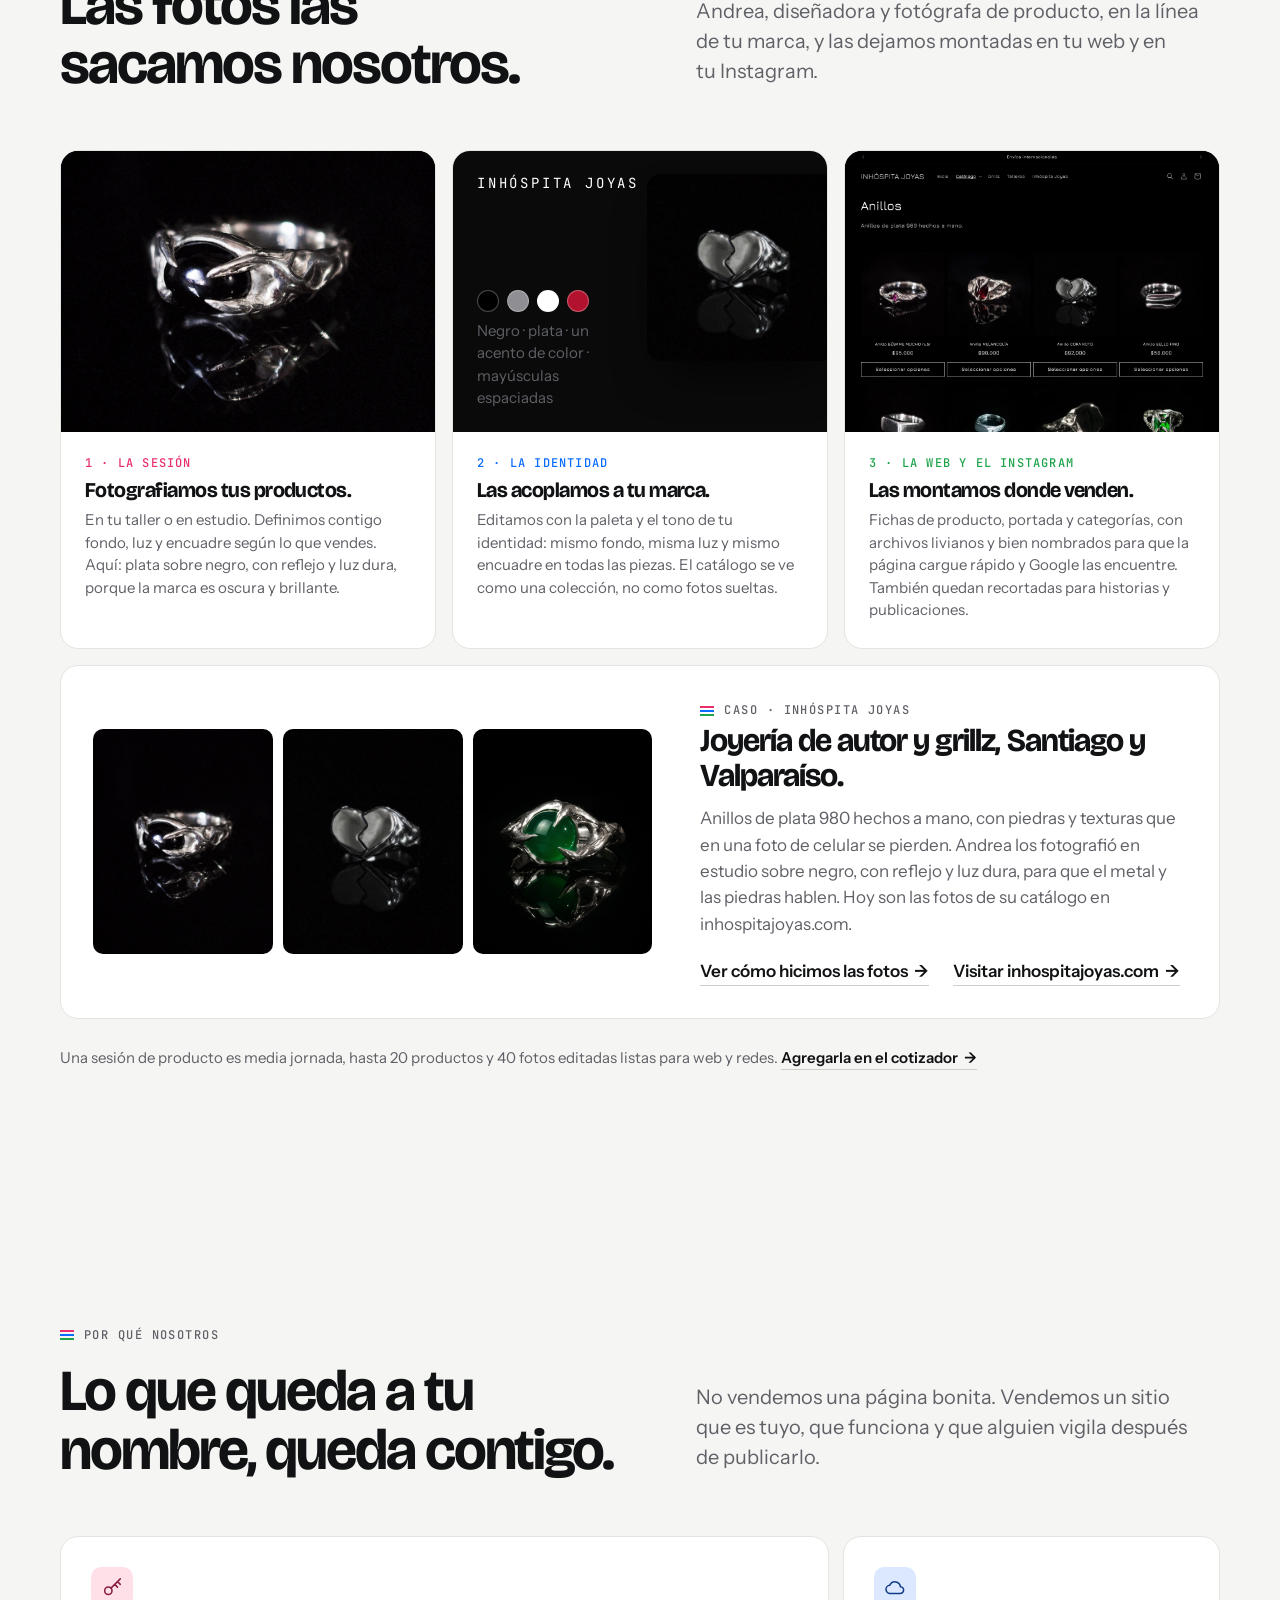
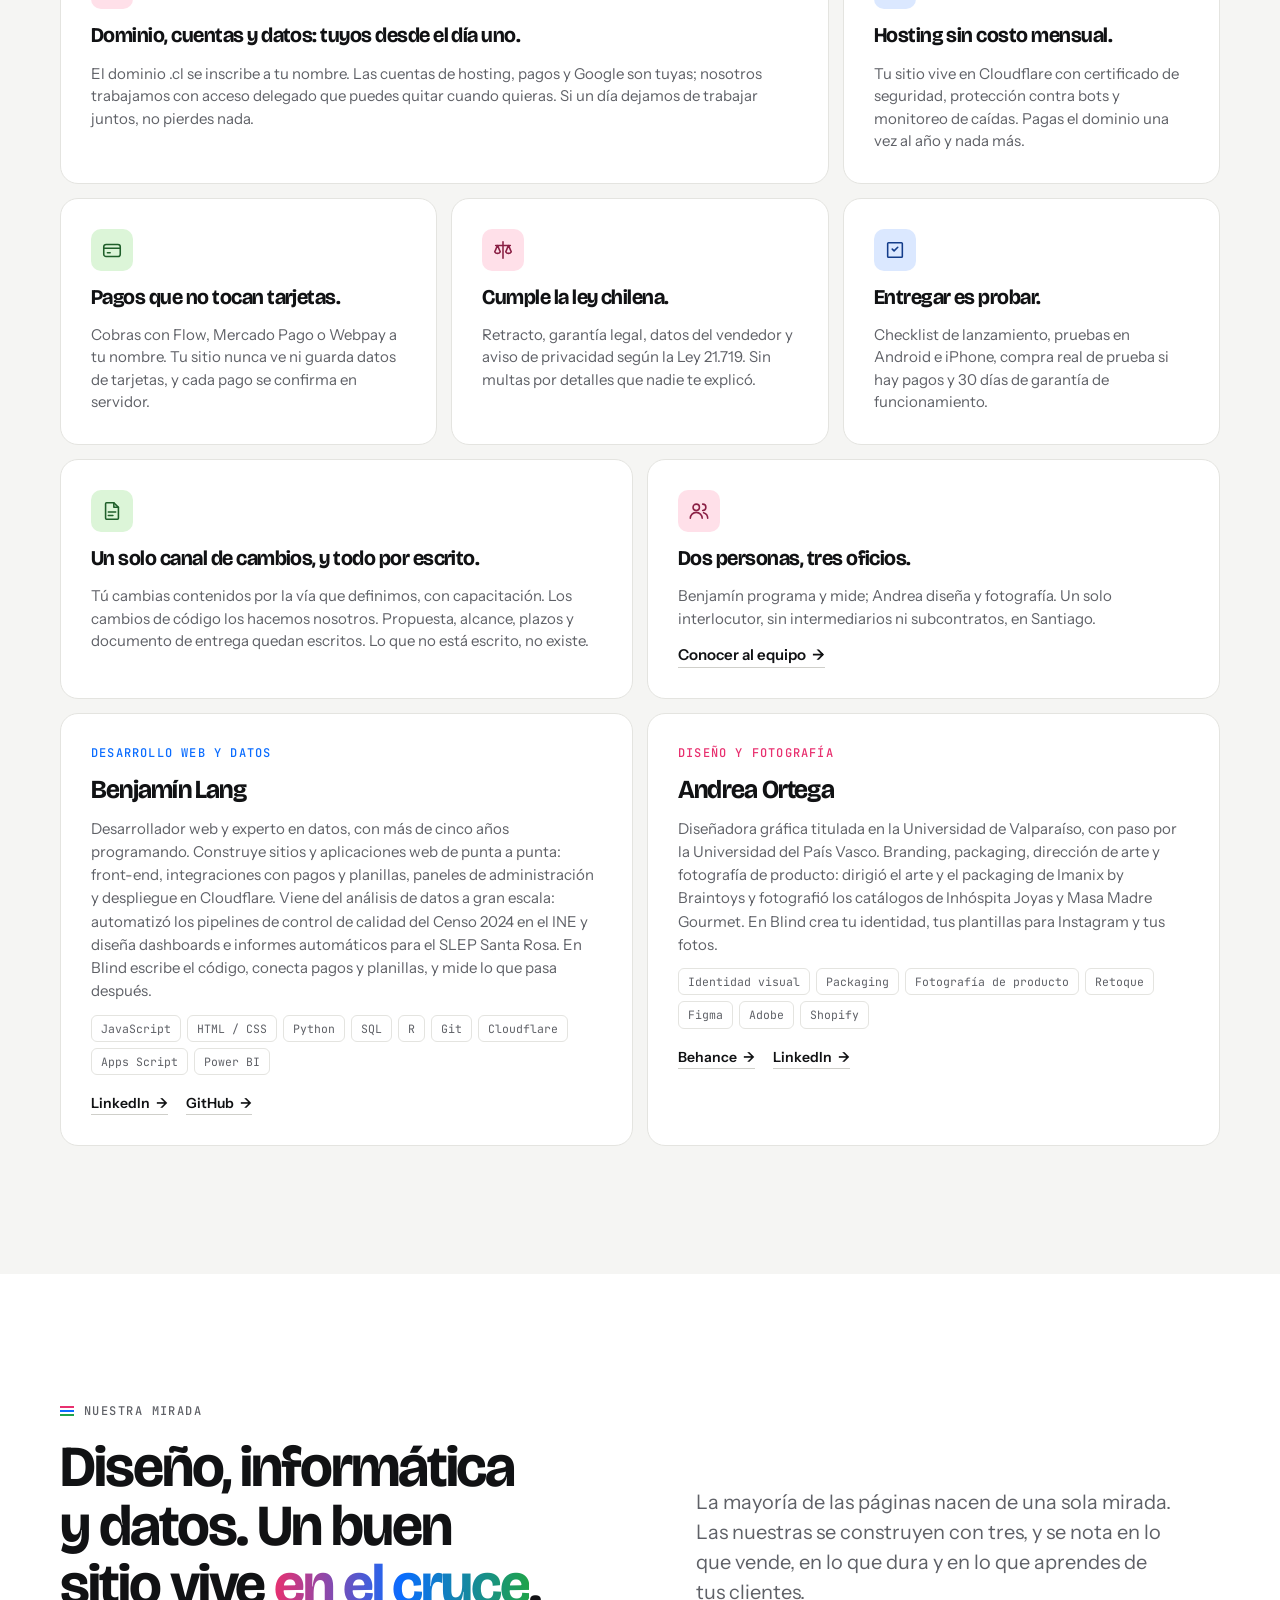
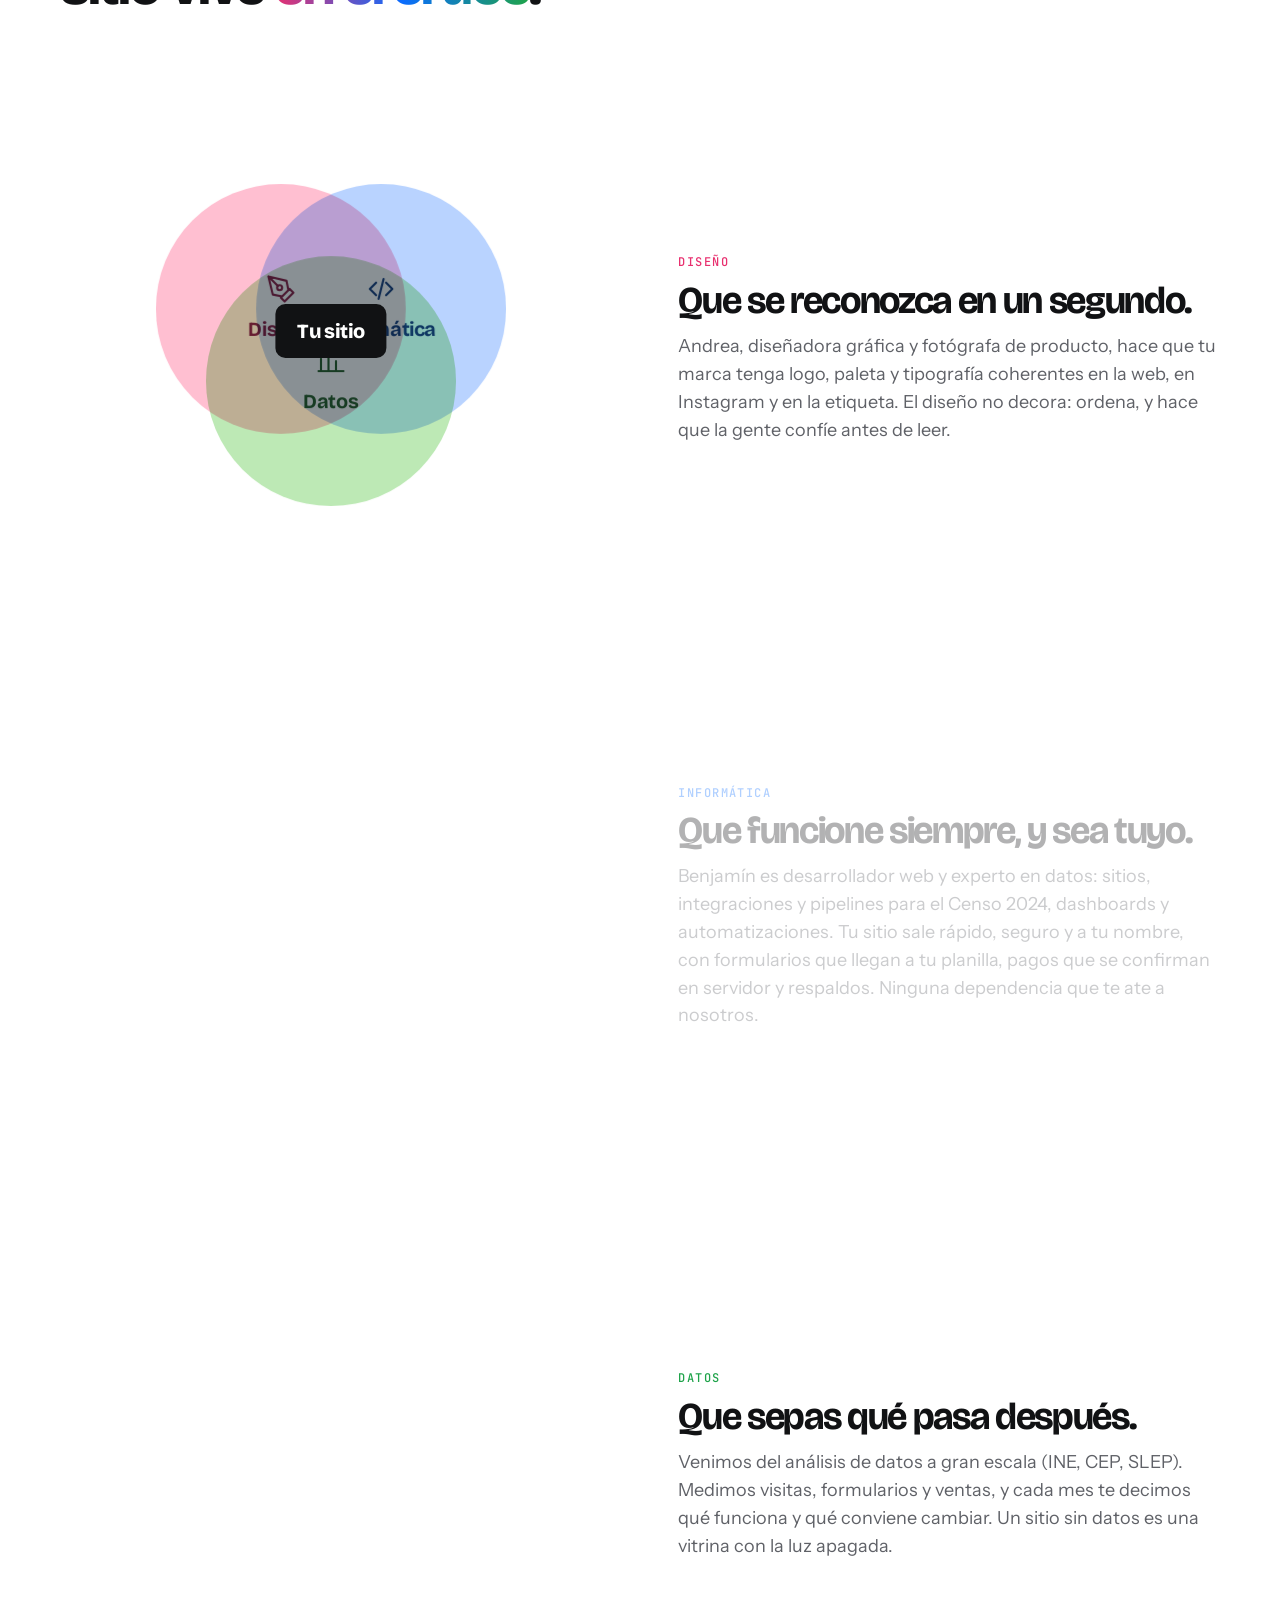
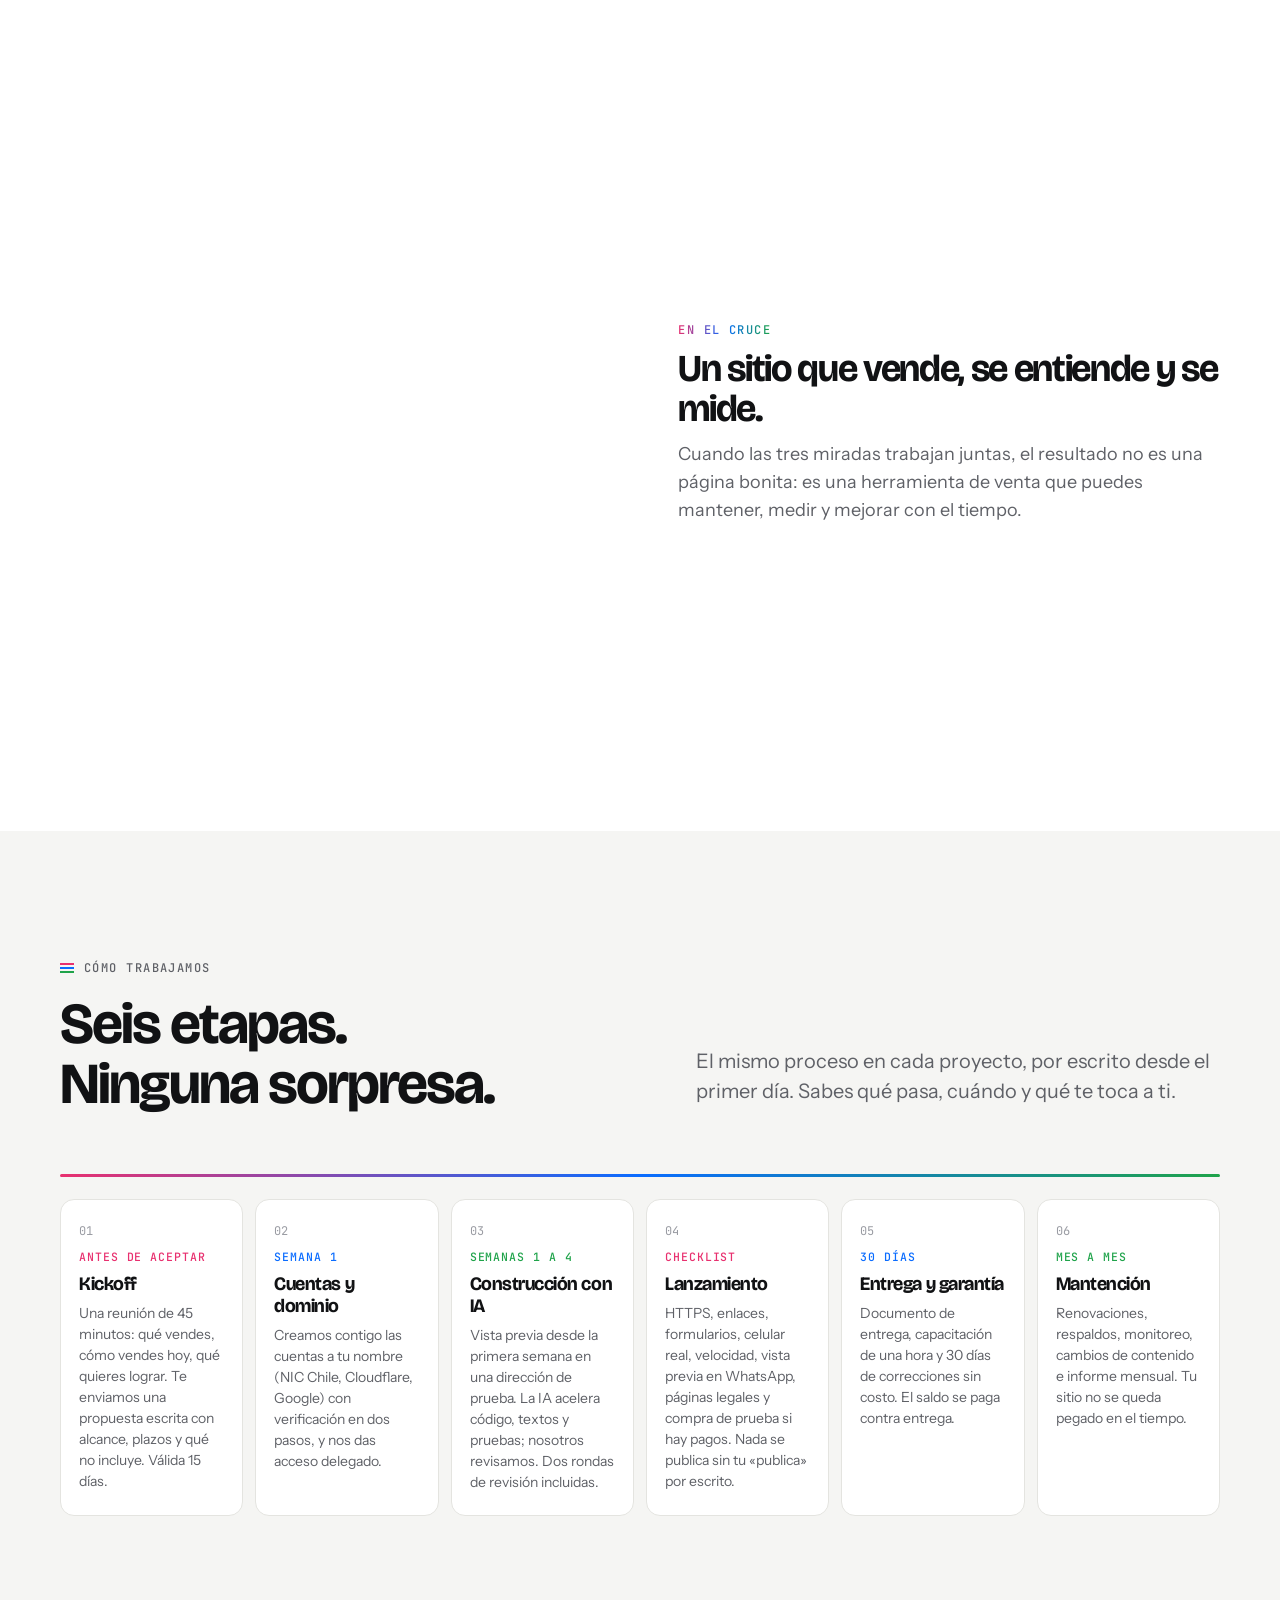
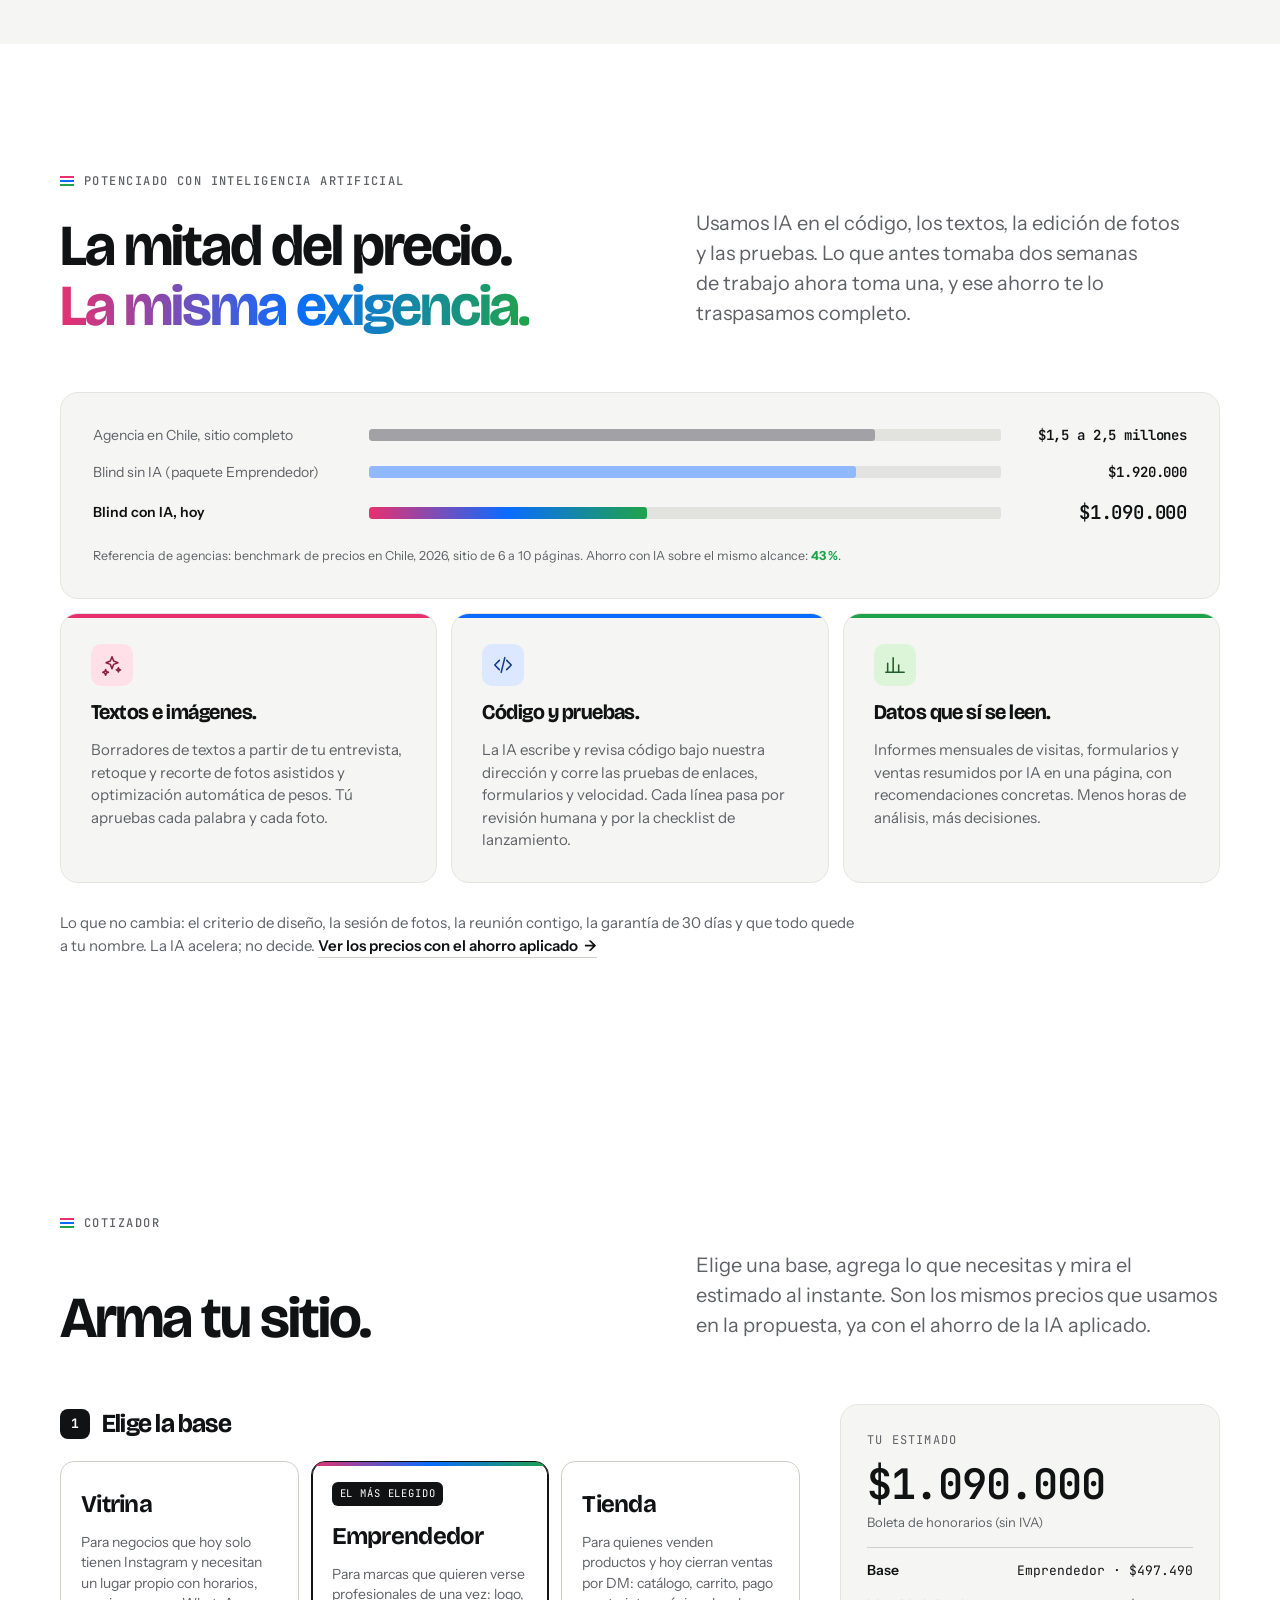
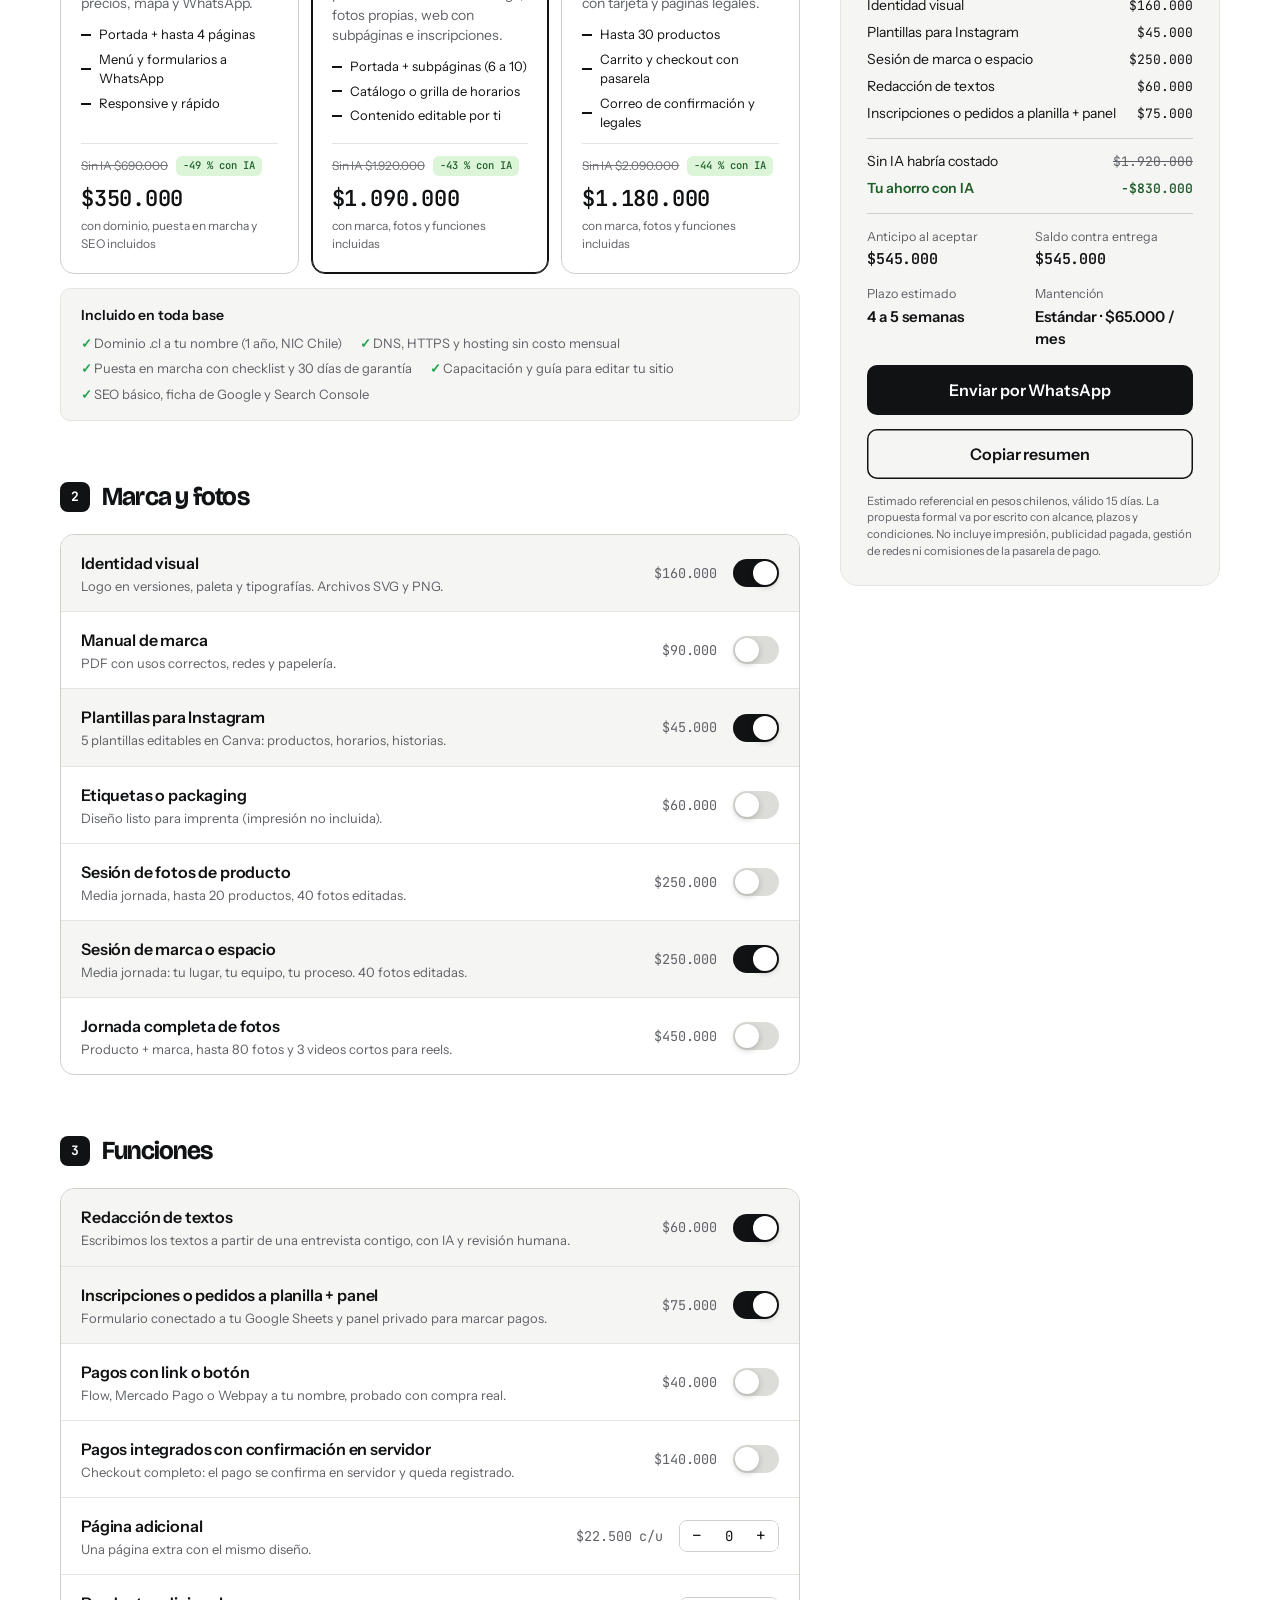
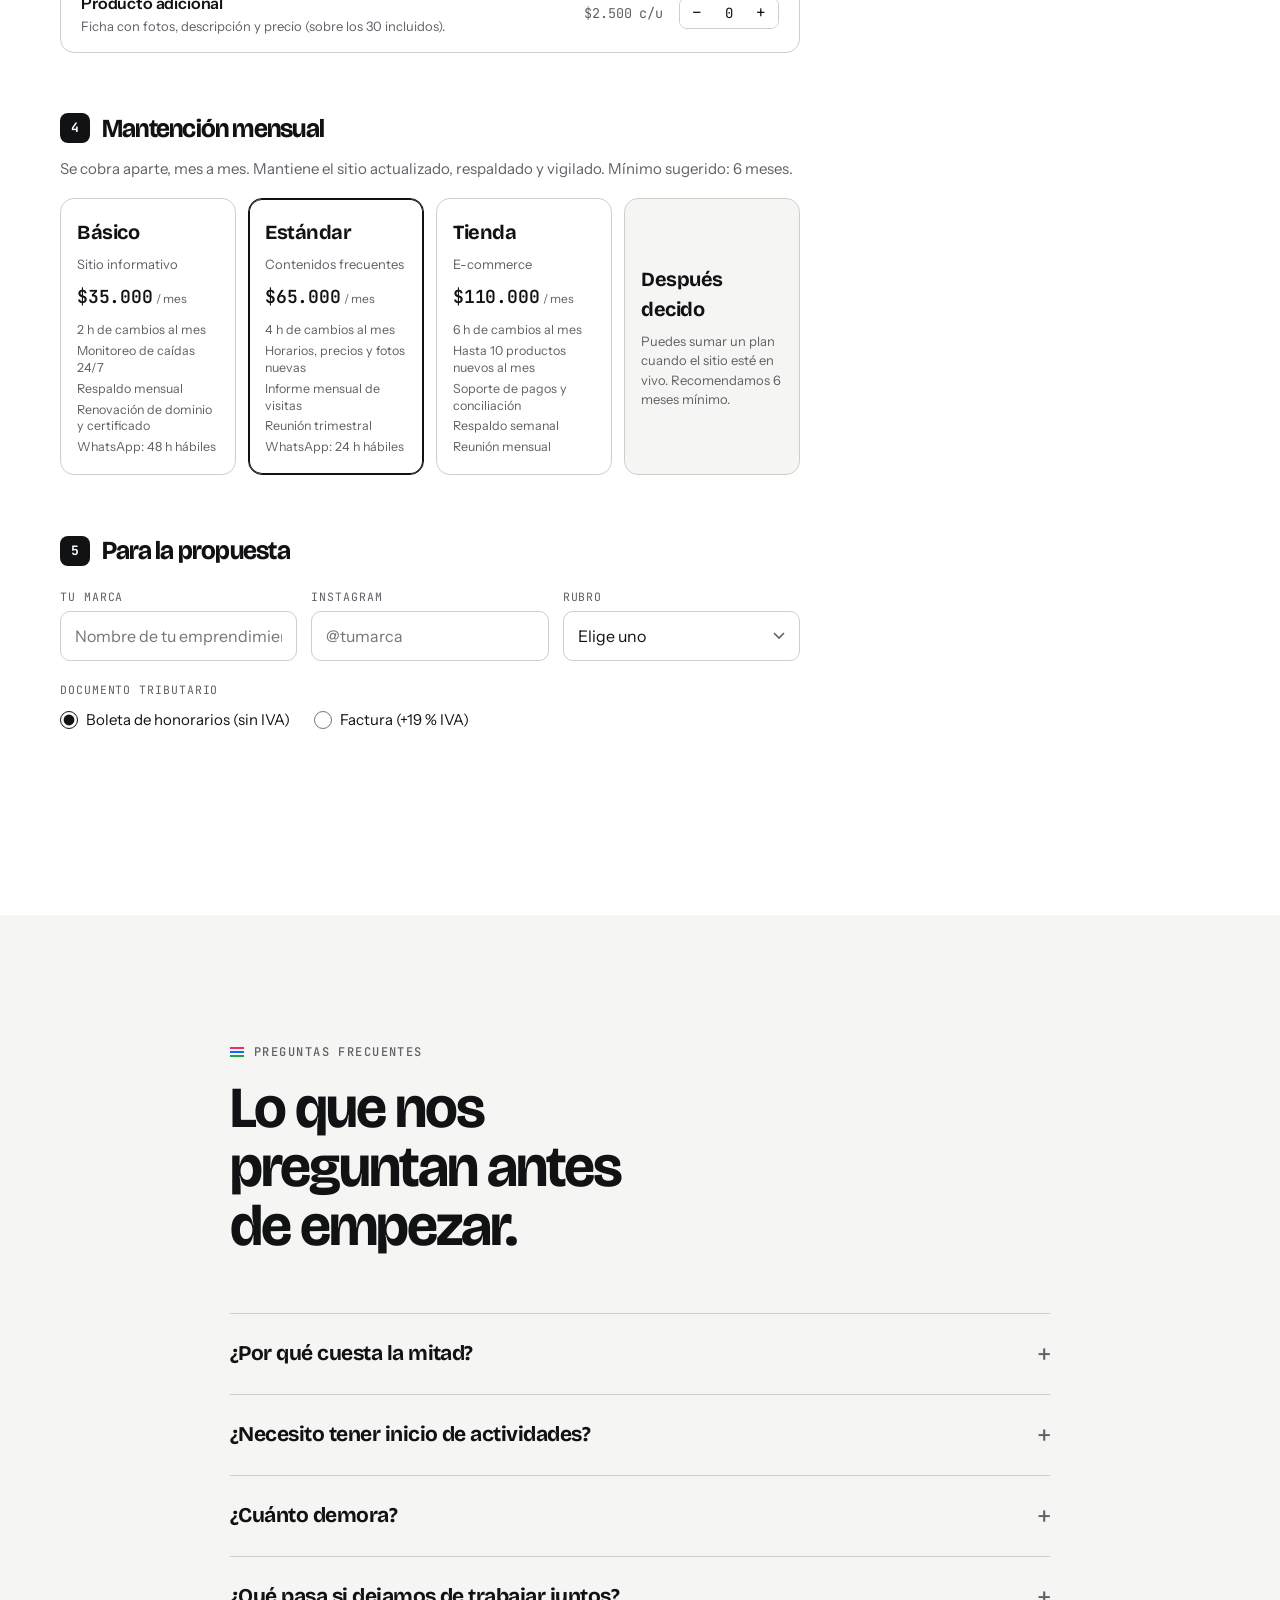
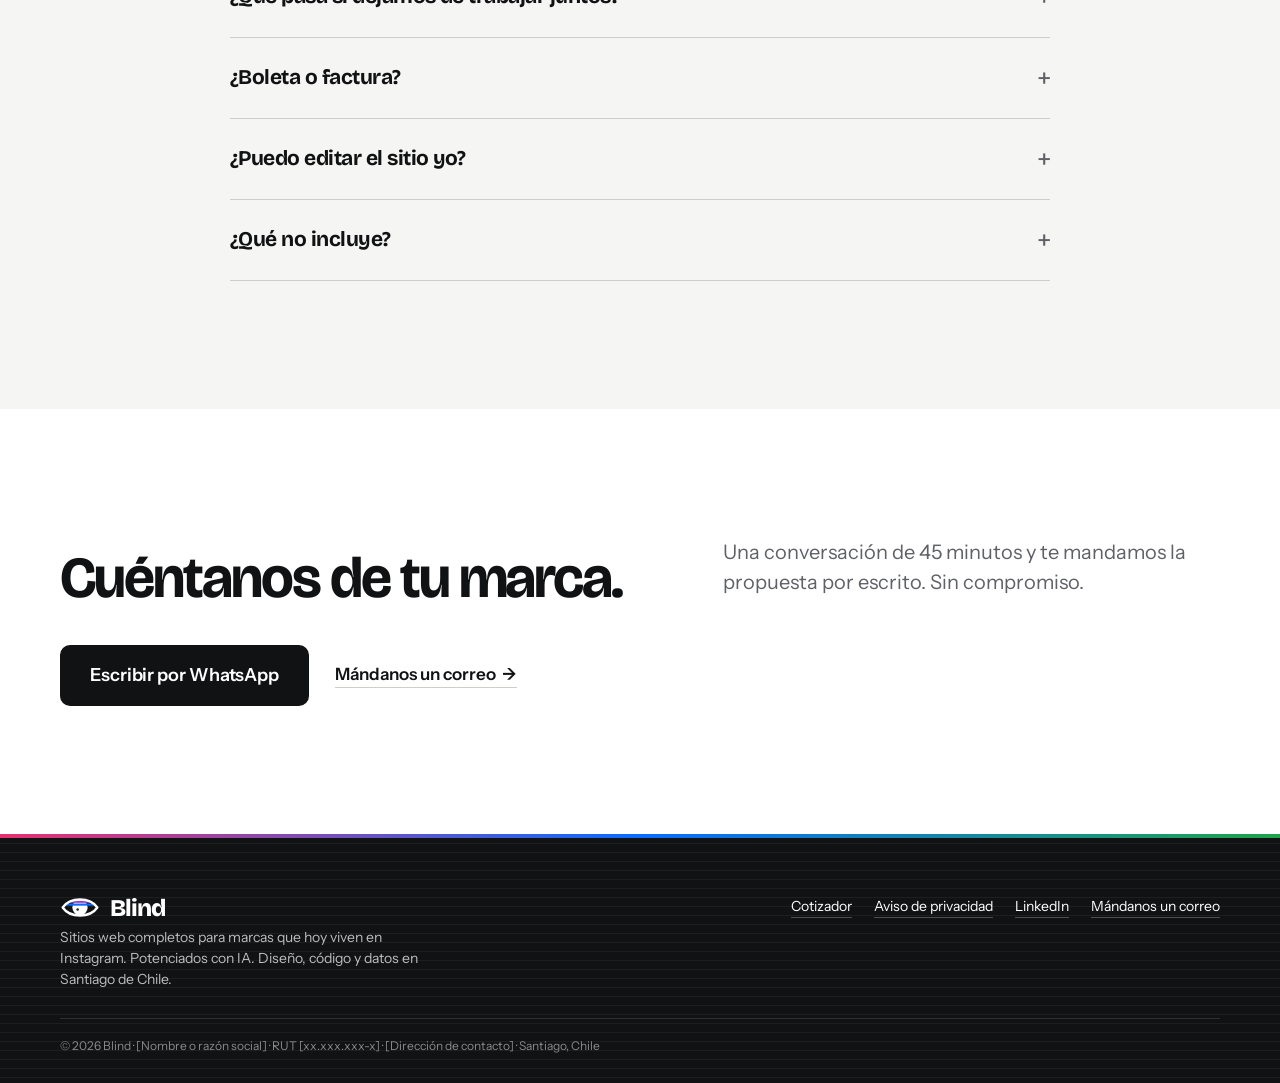
==== commit 6ae128d2: "Perfil de Benjamín como desarrollador web y experto en datos Co-Authored-By: Claude Fable 5.1 <norep" ====
--- a/index.html
+++ b/index.html
@@ -275,7 +275,7 @@
           </div>
           <div class="cruce__paso" data-step="2">
             <h3><small>Informática</small>Que funcione siempre, y sea tuyo.</h3>
-            <p>Benjamín programa desde 2021: pipelines de datos para el Censo 2024, dashboards, sitios y automatizaciones. Tu sitio sale rápido, seguro y a tu nombre, con formularios que llegan a tu planilla, pagos que se confirman en servidor y respaldos. Ninguna dependencia que te ate a nosotros.</p>
+            <p>Benjamín es desarrollador web y experto en datos: sitios, integraciones y pipelines para el Censo 2024, dashboards y automatizaciones. Tu sitio sale rápido, seguro y a tu nombre, con formularios que llegan a tu planilla, pagos que se confirman en servidor y respaldos. Ninguna dependencia que te ate a nosotros.</p>
           </div>
           <div class="cruce__paso" data-step="3">
             <h3><small>Datos</small>Que sepas qué pasa después.</h3>
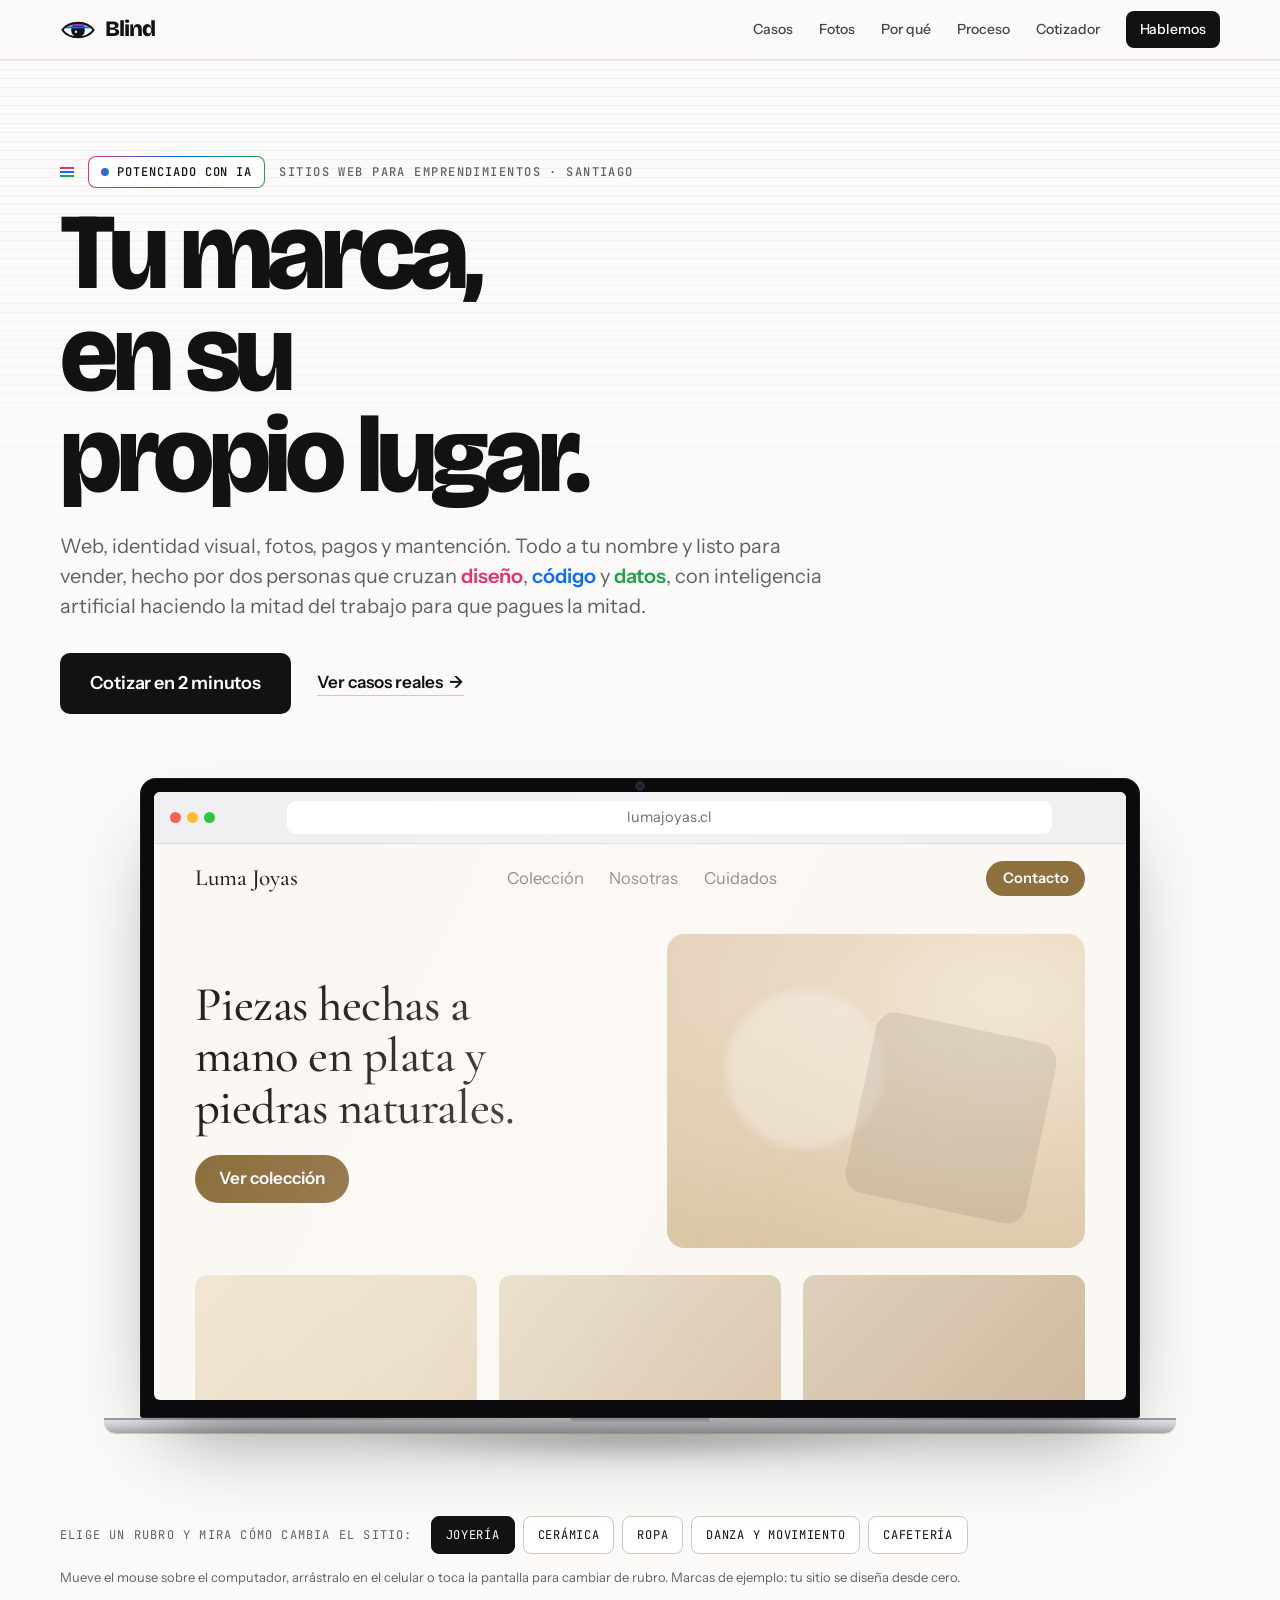
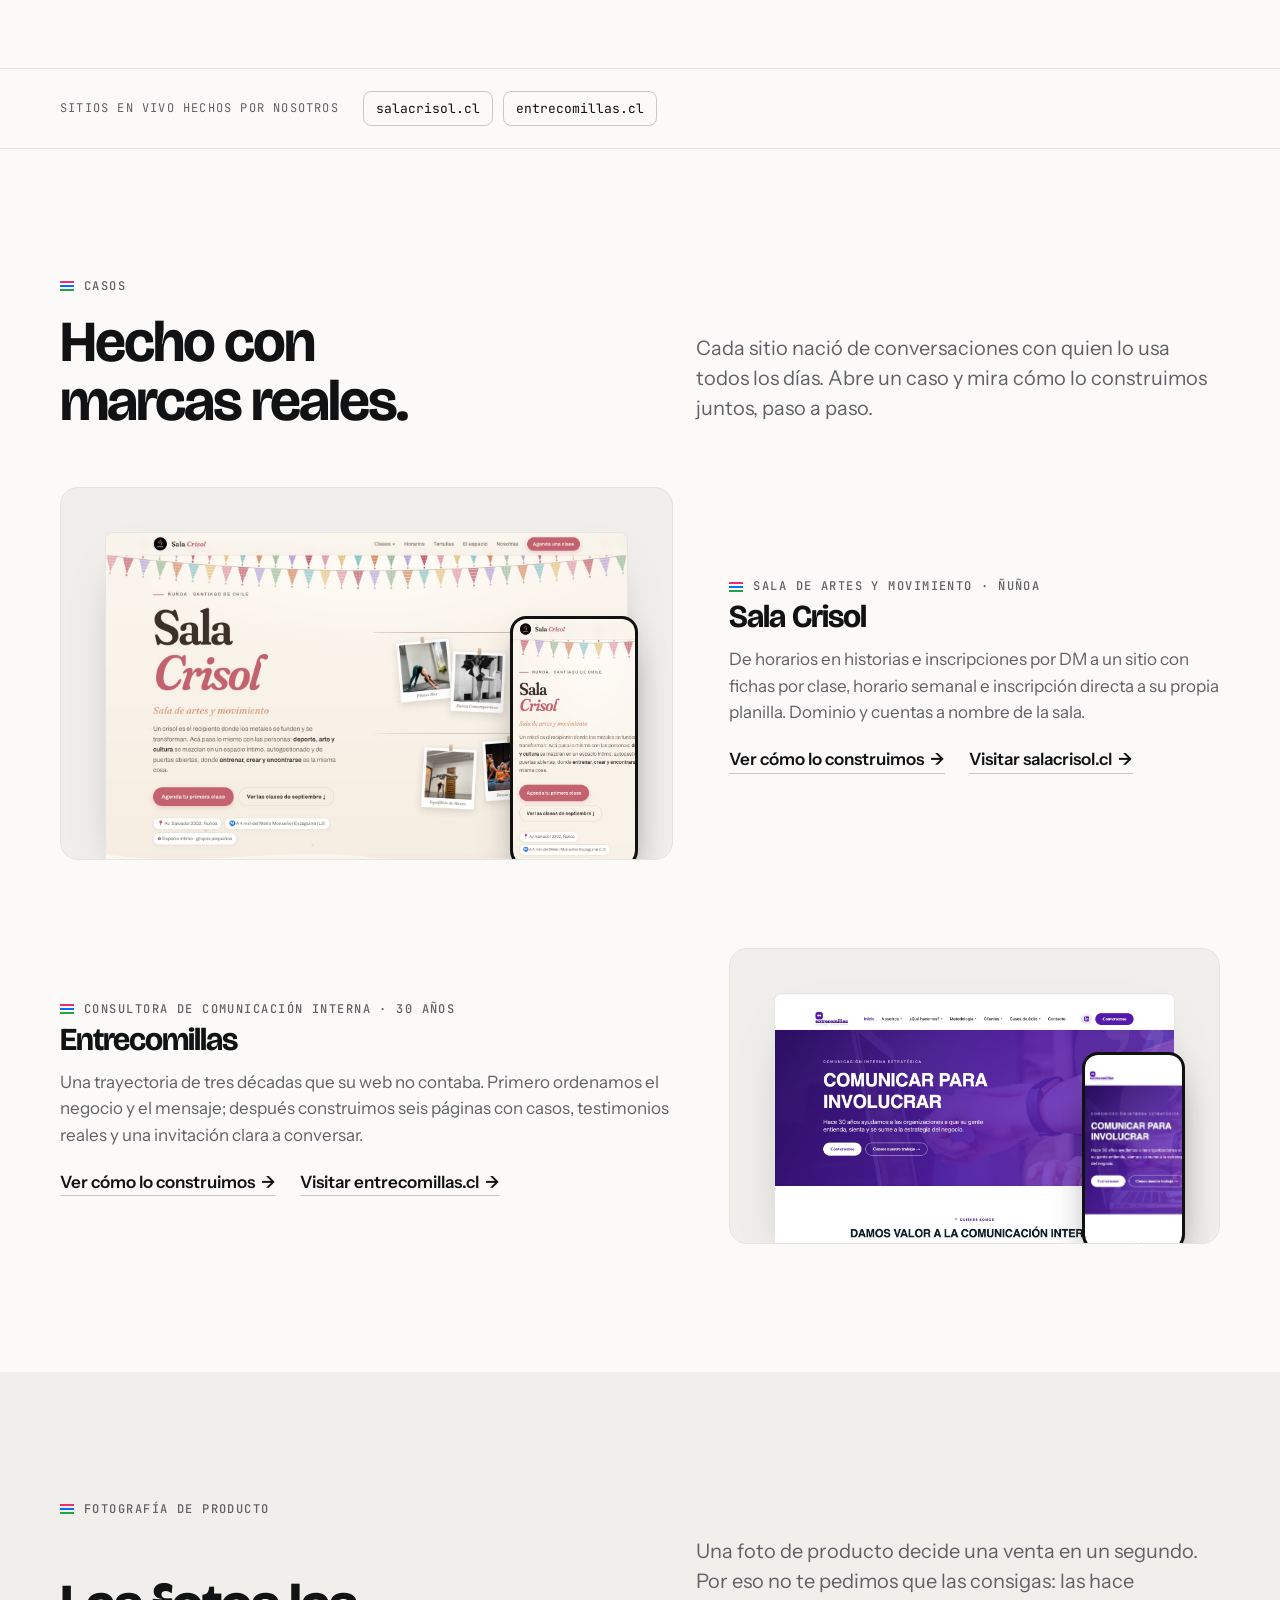
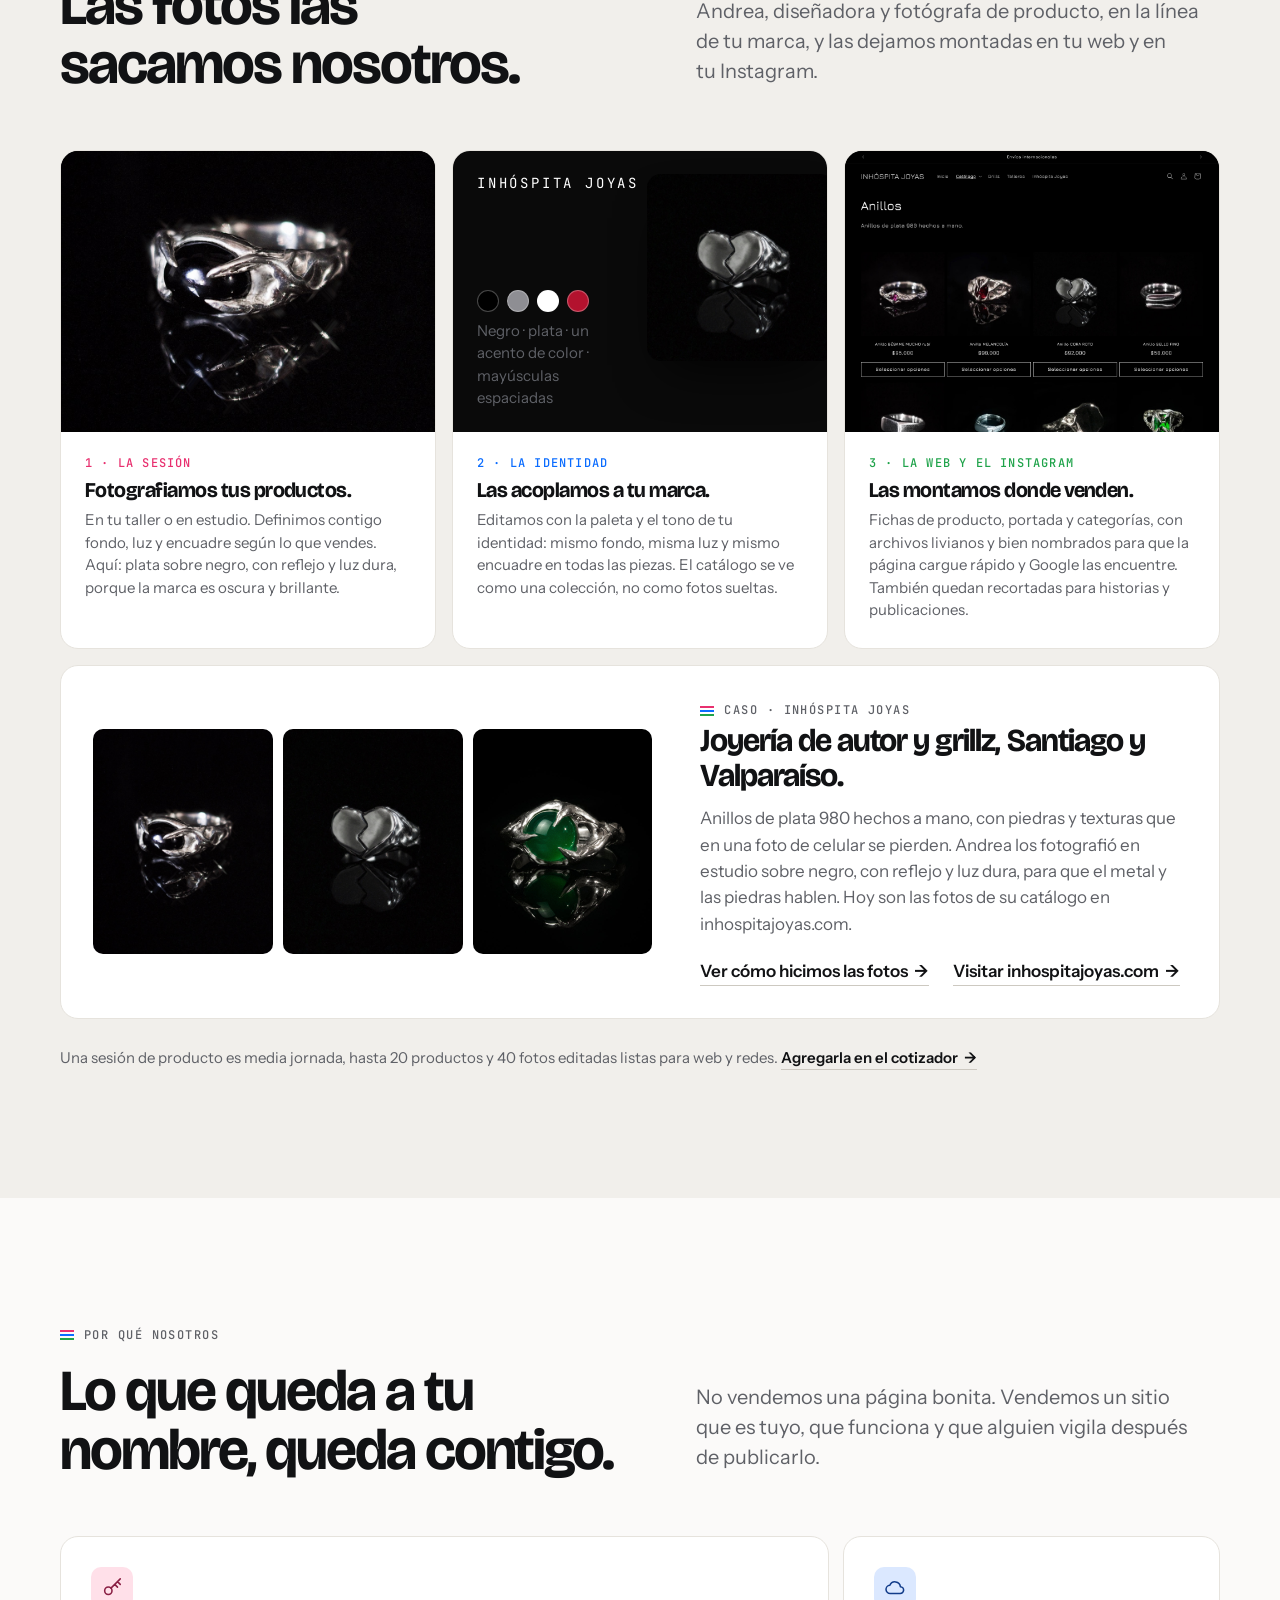
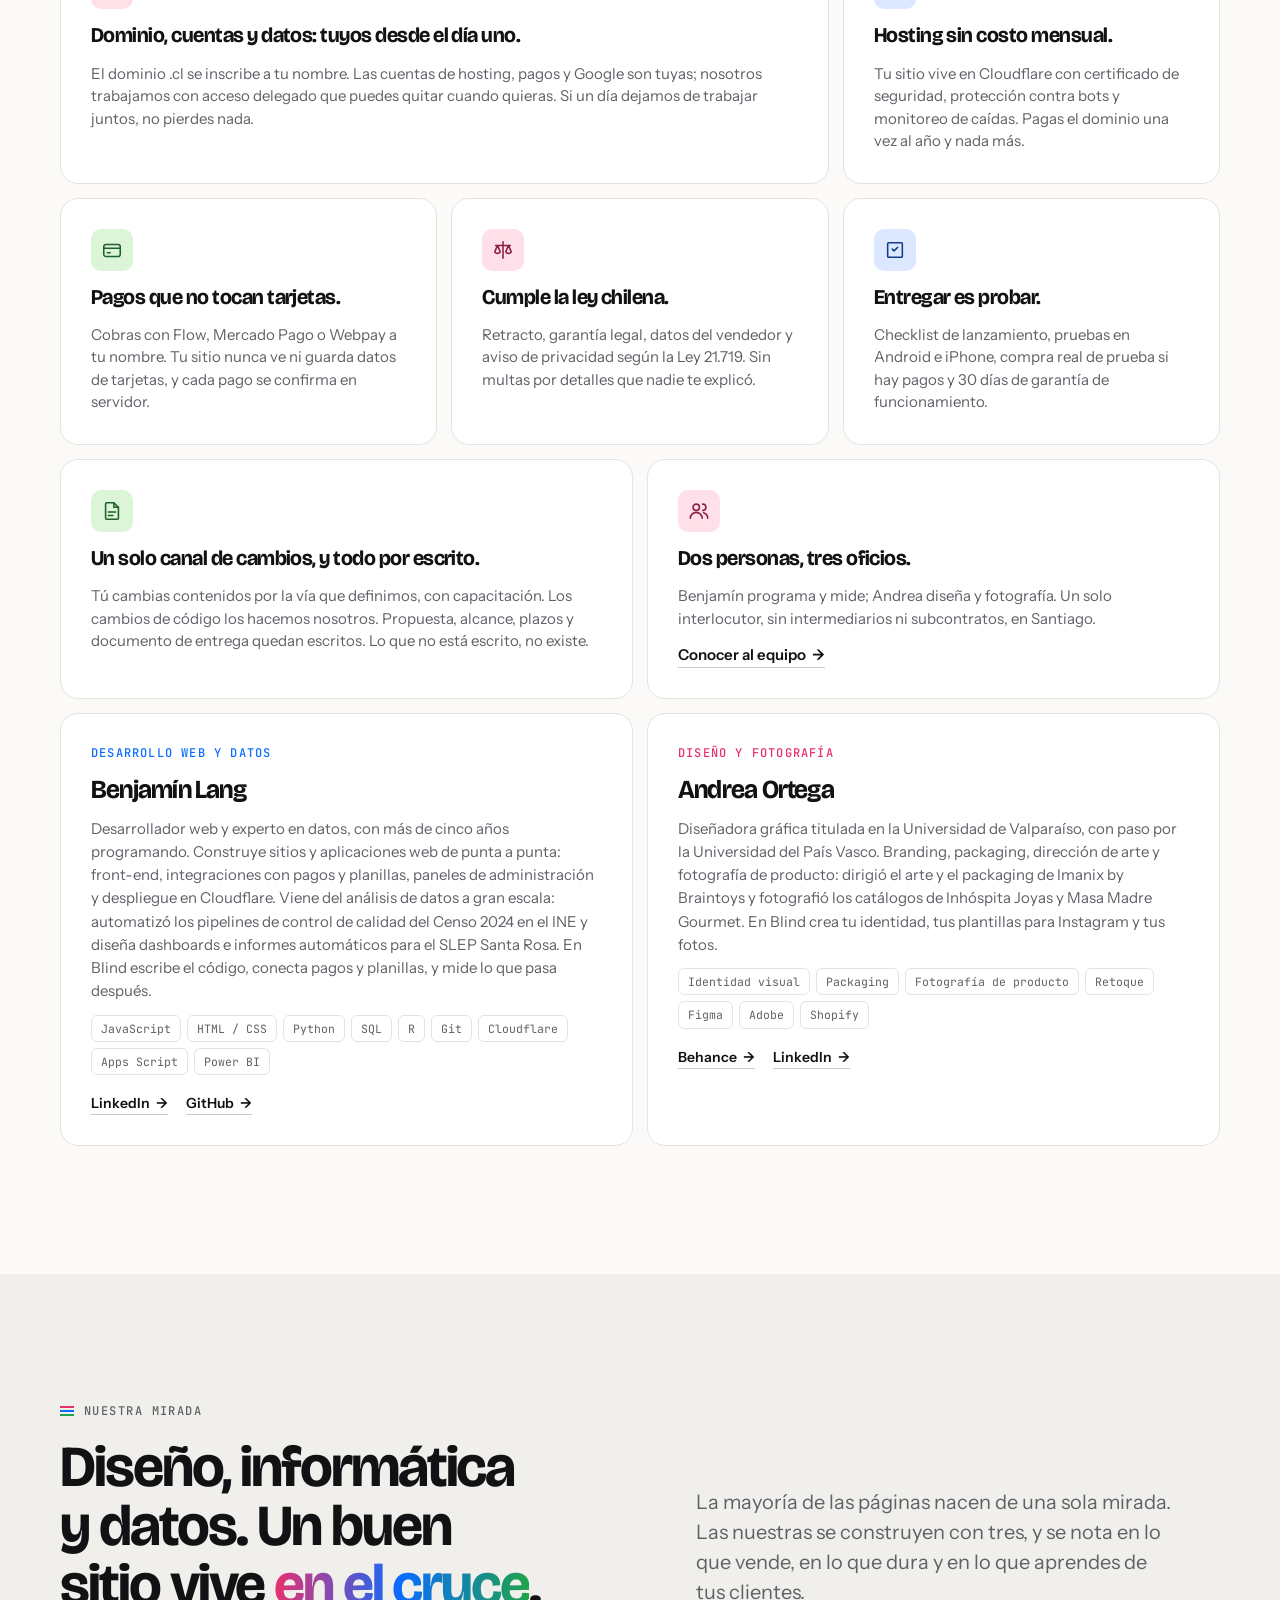
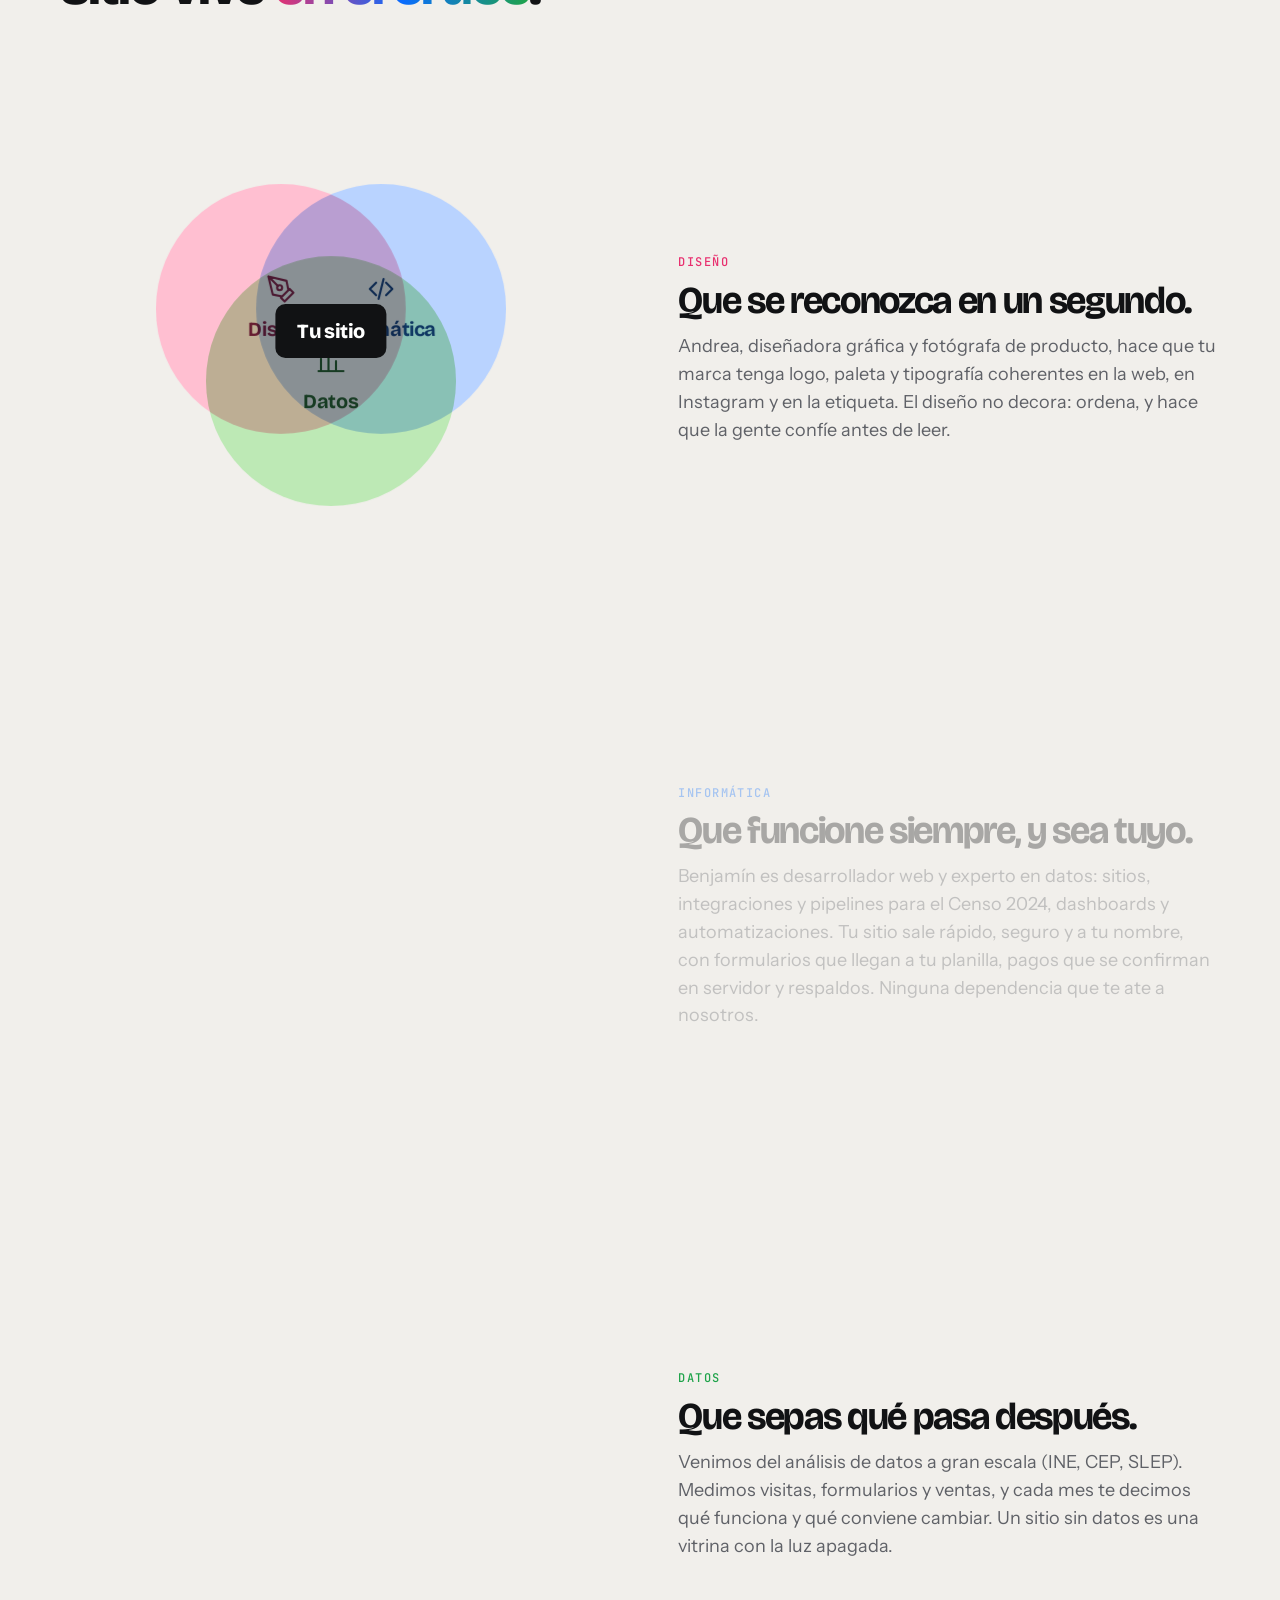
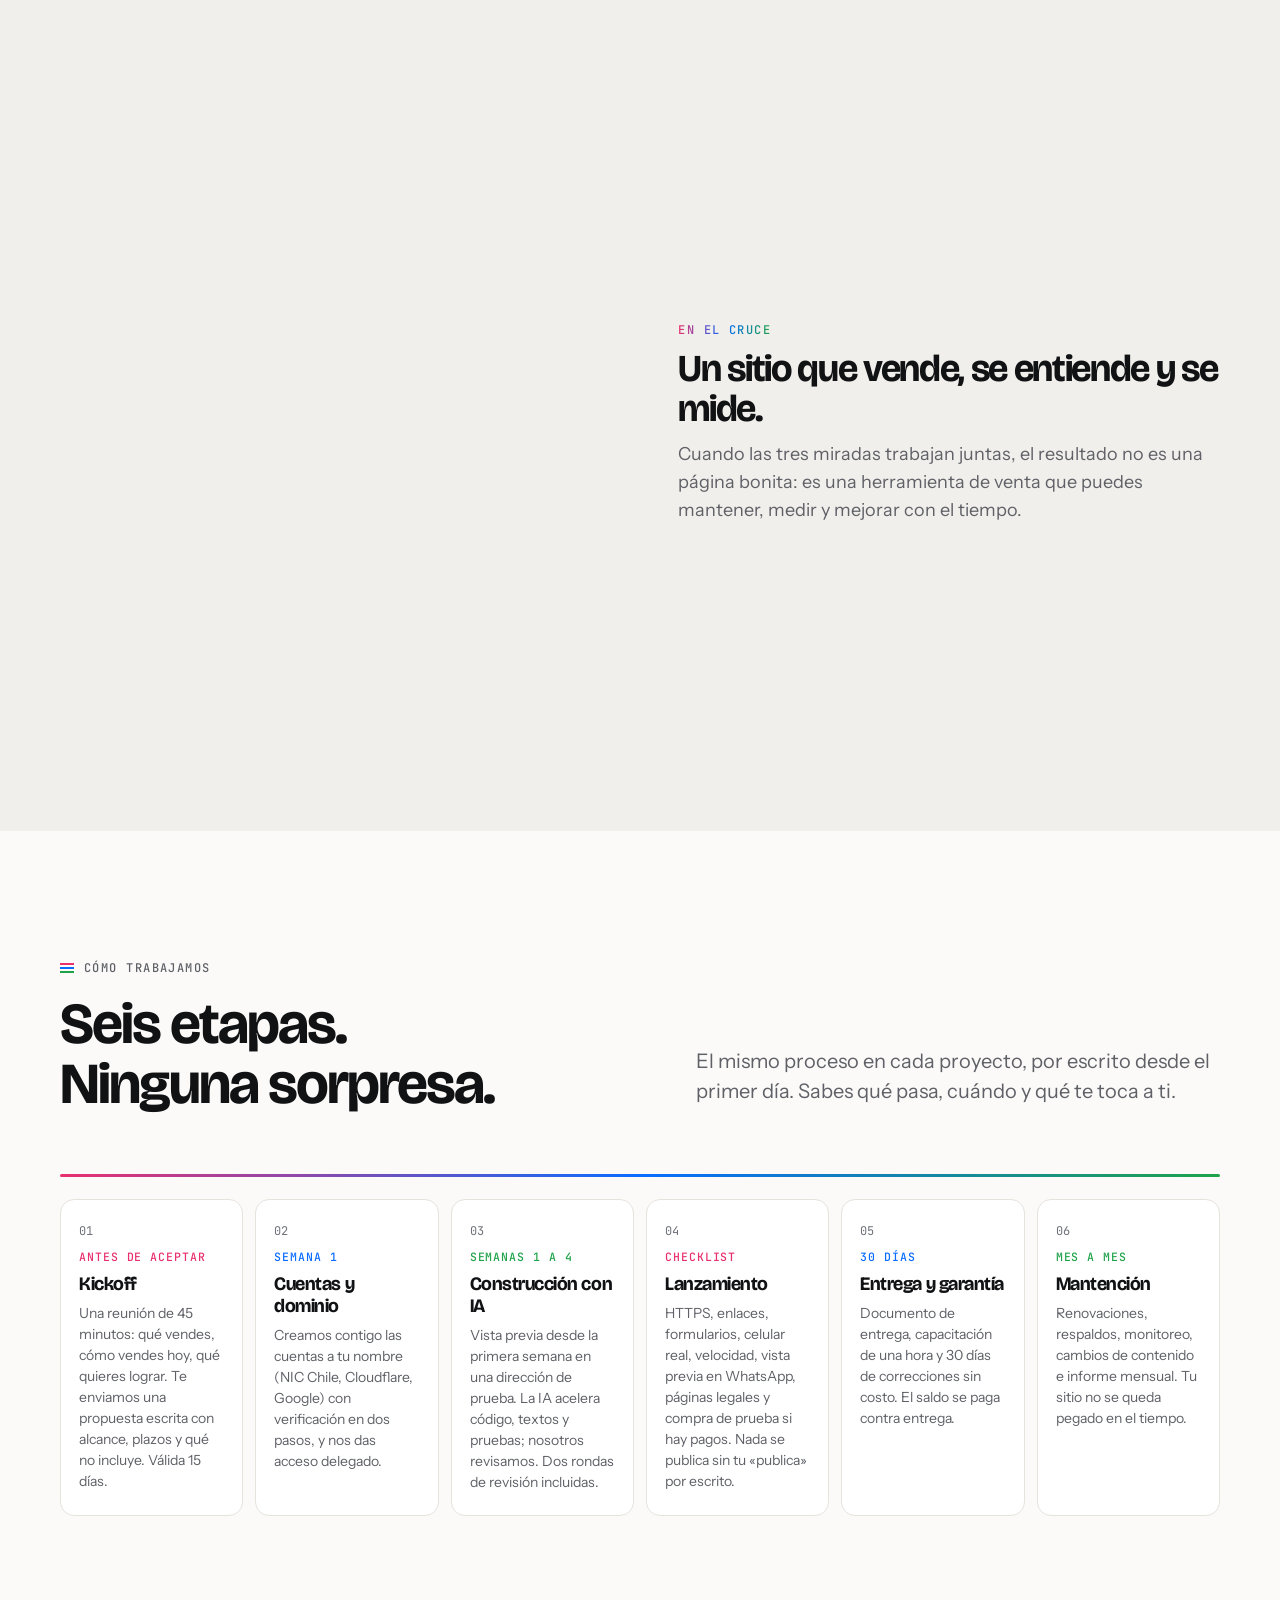
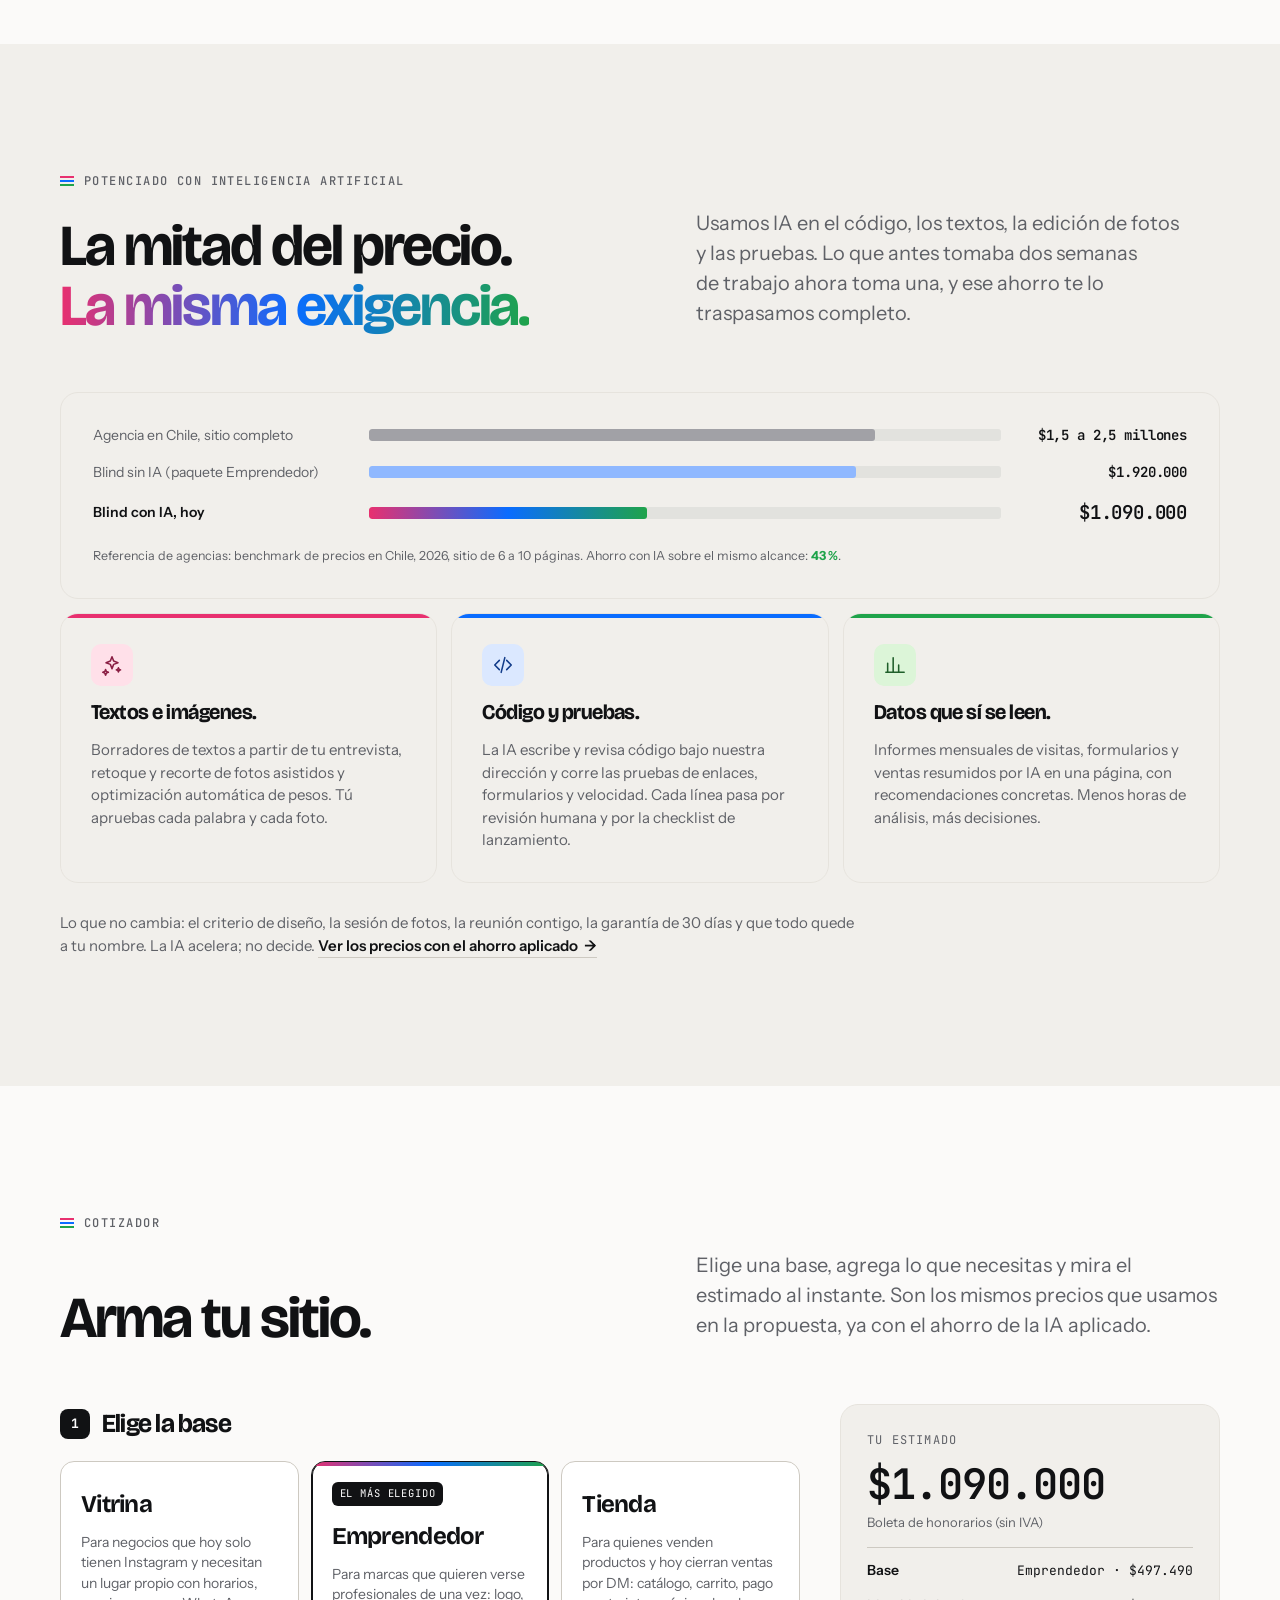
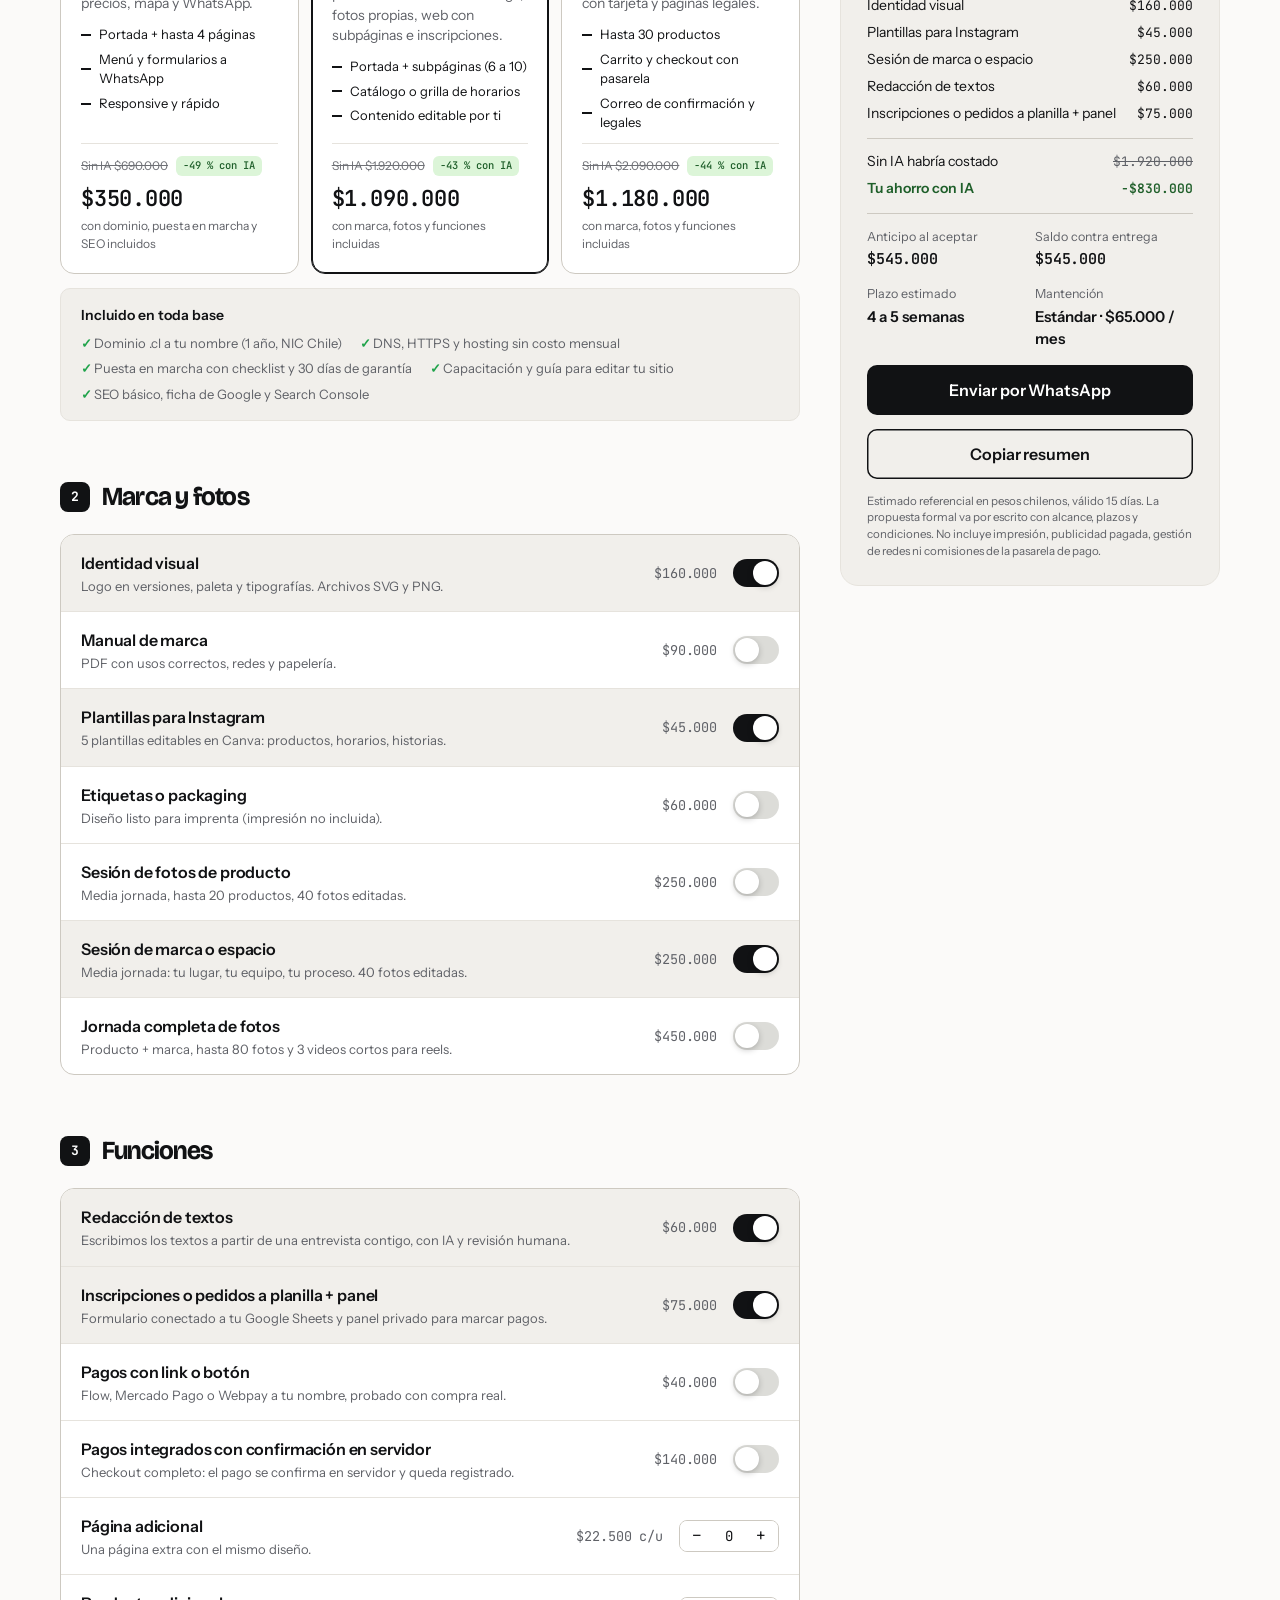
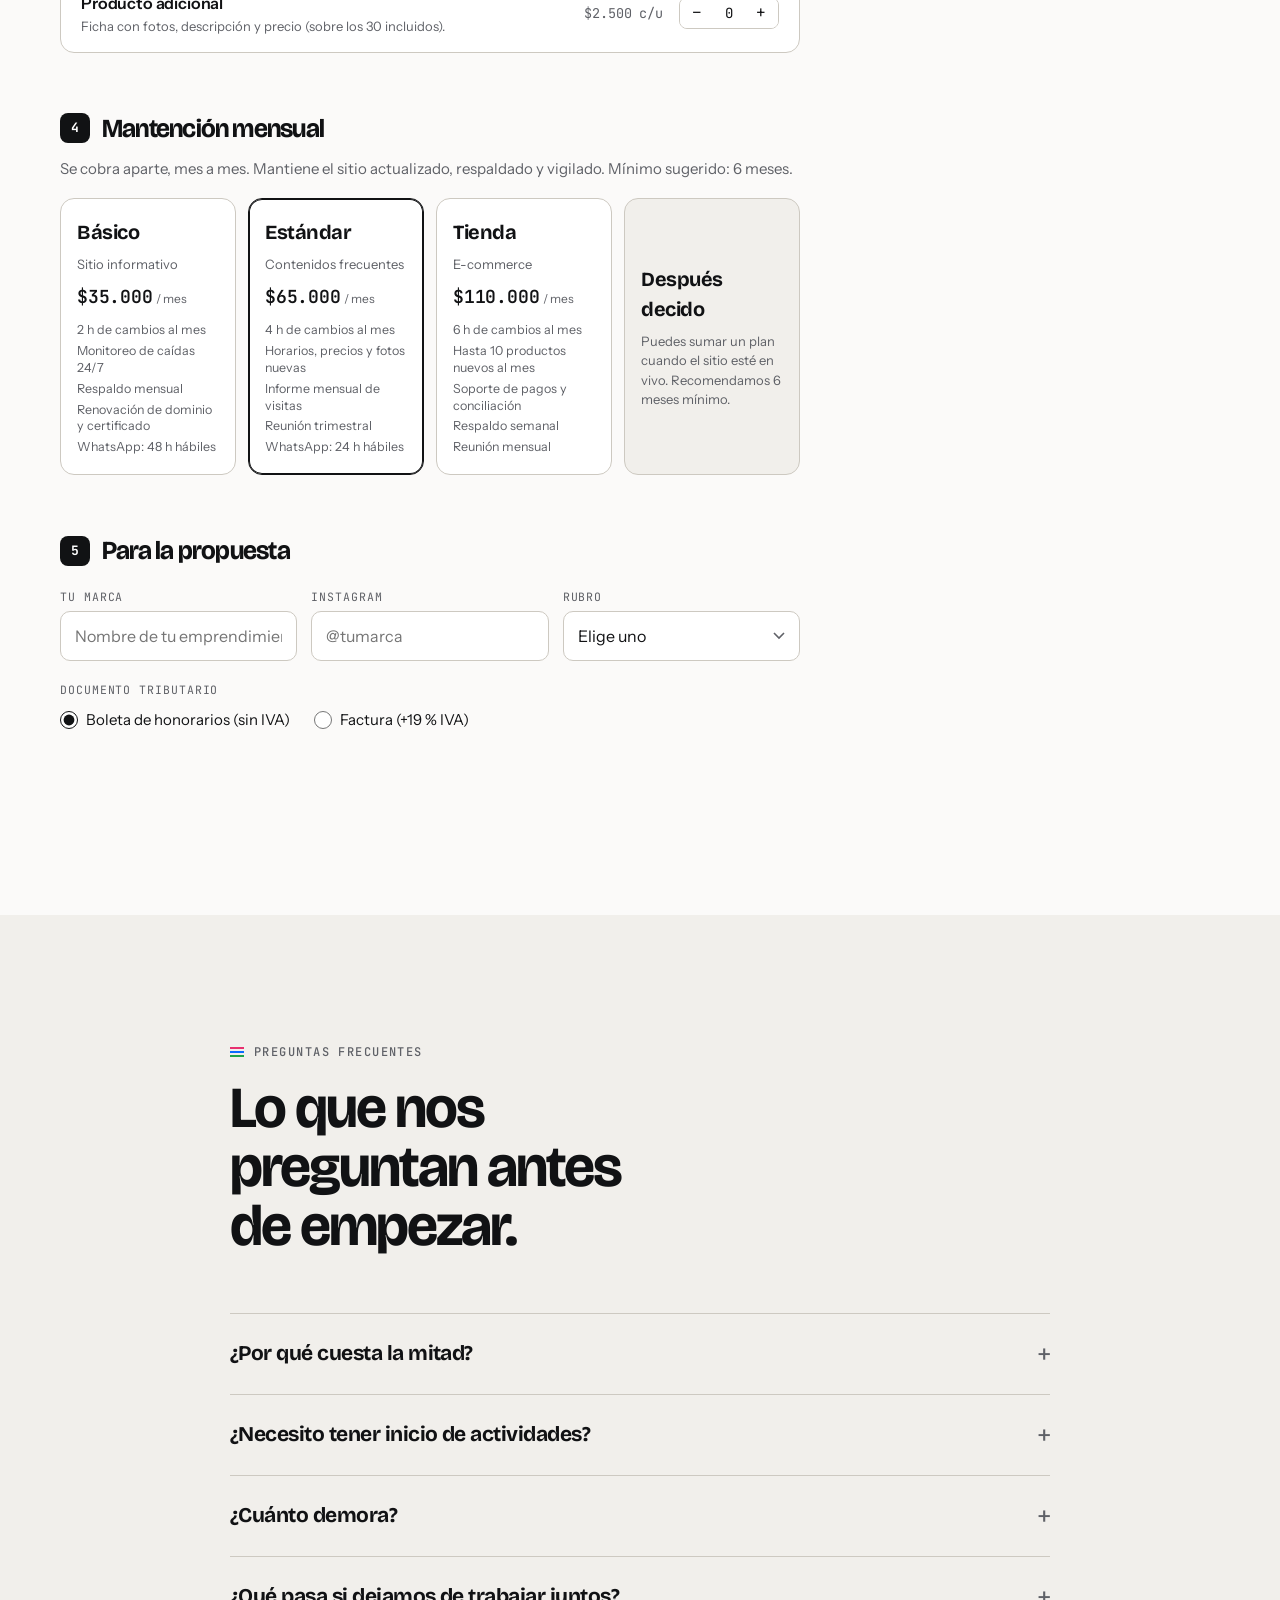
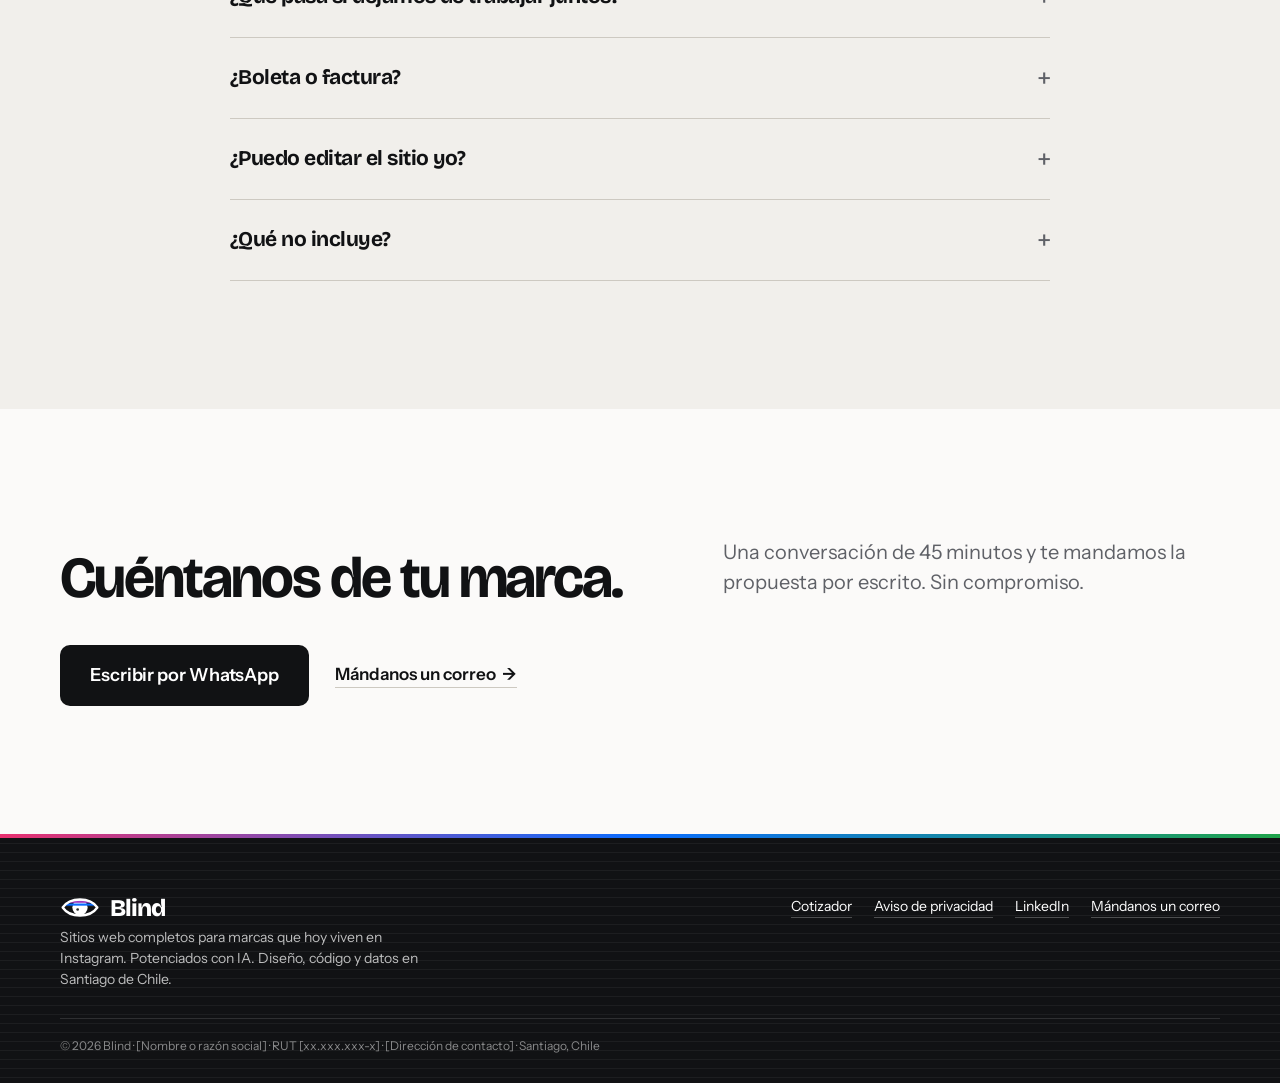
==== commit 9842da4c: "Estándar de diseño más alto: navegación, jerarquía y uso en celular Navegación - Menú de 8 a 5 enlac" ====
--- a/index.html
+++ b/index.html
@@ -5,7 +5,7 @@
   <meta name="viewport" content="width=device-width, initial-scale=1">
   <title>Blind · Sitios web completos, potenciados con IA</title>
   <meta name="description" content="Blind: web, identidad visual, fotos, pagos y mantención para emprendimientos en Santiago. Potenciado con IA para costar la mitad. Todo a tu nombre. Cotiza en 2 minutos.">
-  <meta name="theme-color" content="#ffffff">
+  <meta name="theme-color" content="#fbfaf9">
   <meta property="og:title" content="Tu marca, en su propio lugar.">
   <meta property="og:description" content="Sitios web completos para emprendimientos, potenciados con IA: web + identidad + fotos + pagos + mantención a la mitad del precio. Cotiza en 2 minutos.">
   <meta property="og:type" content="website">
@@ -23,16 +23,17 @@
     <a class="nav__logo" href="#inicio"><svg class="logo" viewBox="0 0 120 80" width="36" height="24" aria-hidden="true"><defs><clipPath id="ojo-nav"><path d="M8 40 C 30 8 90 8 112 40 C 90 72 30 72 8 40 Z"/></clipPath></defs><circle cx="60" cy="40" r="23" fill="currentColor"/><circle cx="53" cy="46" r="4" style="fill:var(--hl,#fff)" opacity=".9"/><g clip-path="url(#ojo-nav)"><rect x="0" y="11" width="120" height="6.5" fill="#e8306f"/><rect x="0" y="19.5" width="120" height="6.5" fill="#a03cc0"/><rect x="0" y="28" width="120" height="6.5" fill="#0a6cff"/></g><path d="M8 40 C 30 8 90 8 112 40 C 90 72 30 72 8 40 Z" fill="none" stroke="currentColor" stroke-width="7" stroke-linejoin="round"/></svg><span data-cfg="nombre">Blind</span></a>
     <button class="nav__burger" aria-label="Abrir menú" aria-expanded="false" aria-controls="menu"><span></span><span></span></button>
     <nav class="nav__links" id="menu" aria-label="Secciones">
-      <a href="#casos">Casos</a>
-      <a href="#fotos">Fotos</a>
-      <a href="#por-que">Por qué nosotros</a>
-      <a href="#cruce">Nuestra mirada</a>
-      <a href="#proceso">Cómo trabajamos</a>
-      <a href="#ia">Con IA</a>
-      <a href="#cotizador">Cotizador</a>
+      <a href="#casos" data-spy>Casos</a>
+      <a href="#fotos" data-spy>Fotos</a>
+      <a href="#por-que" data-spy>Por qué</a>
+      <a class="nav__extra" href="#cruce" data-spy>Nuestra mirada</a>
+      <a href="#proceso" data-spy>Proceso</a>
+      <a class="nav__extra" href="#ia" data-spy>Con IA</a>
+      <a href="#cotizador" data-spy>Cotizador</a>
       <a class="btn btn--sm" data-wa href="#" target="_blank" rel="noopener">Hablemos</a>
     </nav>
   </div>
+  <div class="nav__progreso" aria-hidden="true"><i id="nav-progreso"></i></div>
 </header>
 
 <main id="inicio">
@@ -199,7 +200,7 @@
   </section>
 
   <!-- ================= POR QUÉ NOSOTROS ================= -->
-  <section class="sec sec--grey" id="por-que">
+  <section class="sec" id="por-que">
     <div class="wrap">
       <header class="sec__head reveal">
         <p class="eyebrow">Por qué nosotros</p>
@@ -251,7 +252,7 @@
   </section>
 
   <!-- ================= EL CRUCE ================= -->
-  <section class="sec cruce" id="cruce">
+  <section class="sec sec--grey cruce" id="cruce">
     <div class="wrap">
       <header class="sec__head reveal">
         <p class="eyebrow">Nuestra mirada</p>
@@ -291,7 +292,7 @@
   </section>
 
   <!-- ================= CÓMO TRABAJAMOS ================= -->
-  <section class="sec sec--grey" id="proceso">
+  <section class="sec" id="proceso">
     <div class="wrap">
       <header class="sec__head reveal">
         <p class="eyebrow">Cómo trabajamos</p>
@@ -312,7 +313,7 @@
 
 
   <!-- ================= POTENCIADO CON IA ================= -->
-  <section class="sec ia" id="ia">
+  <section class="sec sec--grey ia" id="ia">
     <div class="wrap">
       <header class="sec__head reveal">
         <p class="eyebrow">Potenciado con inteligencia artificial</p>
@@ -467,6 +468,11 @@
   </div>
 </footer>
 
+<div class="cta-movil" id="cta-movil" aria-hidden="true">
+  <a class="cta-movil__btn" href="#cotizador">Cotizar en 2 minutos</a>
+  <a class="cta-movil__wa" data-wa href="#" target="_blank" rel="noopener" aria-label="Escribirnos por WhatsApp"><svg viewBox="0 0 24 24" width="22" height="22" aria-hidden="true"><path fill="currentColor" d="M12.04 2C6.58 2 2.13 6.45 2.13 11.91c0 1.75.46 3.45 1.32 4.95L2 22l5.25-1.38a9.9 9.9 0 0 0 4.79 1.22h.01c5.46 0 9.91-4.45 9.91-9.91 0-2.65-1.03-5.14-2.9-7.01A9.82 9.82 0 0 0 12.04 2Zm0 18.13h-.01a8.2 8.2 0 0 1-4.19-1.15l-.3-.18-3.12.82.83-3.04-.2-.31a8.22 8.22 0 0 1-1.26-4.36c0-4.54 3.7-8.24 8.25-8.24 2.2 0 4.27.86 5.83 2.42a8.2 8.2 0 0 1 2.41 5.83c0 4.54-3.7 8.21-8.24 8.21Zm4.52-6.16c-.25-.12-1.47-.72-1.69-.81-.23-.08-.39-.12-.56.13-.16.24-.64.8-.78.97-.14.16-.29.18-.54.06-.25-.12-1.05-.39-1.99-1.23-.74-.66-1.23-1.47-1.38-1.72-.14-.25-.01-.38.11-.5.11-.11.25-.29.37-.43.13-.15.17-.25.25-.41.08-.17.04-.31-.02-.43-.06-.12-.56-1.34-.76-1.84-.2-.48-.4-.42-.56-.43h-.47c-.17 0-.43.06-.66.31-.22.25-.87.85-.87 2.07s.89 2.4 1.02 2.56c.12.17 1.75 2.67 4.24 3.75.59.25 1.05.4 1.41.52.59.19 1.13.16 1.56.1.48-.07 1.47-.6 1.68-1.18.21-.58.21-1.07.14-1.18-.06-.11-.22-.17-.47-.29Z"/></svg></a>
+</div>
+
 <!-- ================= MODAL · SALA CRISOL ================= -->
 <dialog class="modal" id="caso-crisol" aria-labelledby="crisol-titulo">
   <div class="modal__in">
--- a/css/estilos.css
+++ b/css/estilos.css
@@ -552,3 +552,71 @@
   .modal[open] .modal__in{animation:none}
   .btn::before{transition:none}
 }
+
+/* =====================================================================
+   MEJORAS · navegación, jerarquía y uso en celular (sep 2026)
+   Criterios de ejemplos_webs_grandes/GUIA_DE_DISENO.md:
+   fondo sin blanco puro · contraste AA · una acción por pantalla ·
+   zonas táctiles de 44px · texto nunca bajo 14px en celular.
+   ===================================================================== */
+
+/* ---------- Paleta: fuera el blanco puro ---------- */
+:root{
+  --bg:#fbfaf9;          /* antes #ffffff */
+  --bg-2:#f1efeb;        /* gris de sección, más separado del fondo */
+  --ink-3:#6f727a;       /* antes #9a9ca3: 2,6:1 no pasaba contraste AA */
+  --line:#e6e3dd;
+  --line-2:#cdc9c1;
+}
+.nav{background:rgba(251,250,249,.88)}
+@media (max-width:900px){.nav.is-open,.nav.is-open .nav__links{background:var(--bg)}}
+
+/* ---------- Navegación: dónde estoy y cuánto falta ---------- */
+.nav__progreso{position:absolute;left:0;right:0;bottom:-1px;height:2px;pointer-events:none}
+.nav__progreso i{display:block;height:100%;width:0;background:var(--tri);transition:width .12s linear}
+.nav__links a[data-spy]{position:relative}
+.nav__links a[data-spy].is-actual{opacity:1}
+.nav__links a[data-spy].is-actual::after{content:"";position:absolute;left:0;right:0;bottom:-7px;height:2px;border-radius:2px;background:var(--ink)}
+@media (min-width:901px){.nav__extra{display:none}}
+@media (max-width:900px){
+  .nav__links a[data-spy].is-actual::after{display:none}
+  .nav__links a[data-spy].is-actual{color:var(--ink);text-decoration:underline;text-underline-offset:6px;text-decoration-thickness:2px}
+}
+
+/* ---------- Celular: legibilidad ---------- */
+@media (max-width:900px){
+  .sec{padding:clamp(56px,9vw,96px) 0}
+  .wrap{width:min(var(--wrap),calc(100% - 36px))}
+  .sec li,.modal li{font-size:14px;line-height:1.55}
+  .paso-caso__k,.etapa__cuando,.res__nota,.fotos__nota,.marca-card__leyenda,.hero__rubros-nota,small{font-size:13.5px;line-height:1.5}
+  .base__tag{font-size:12px}
+  .eyebrow{font-size:12.5px}
+  .lead{font-size:17px}
+}
+
+/* ---------- Celular: zonas táctiles de 44px ---------- */
+@media (max-width:900px){
+  .link{min-height:44px;align-items:center}
+  .chip{min-height:44px;display:inline-flex;align-items:center;font-size:12.5px;padding:10px 16px}
+  .vivo__item{min-height:44px;display:inline-flex;align-items:center;font-size:13px}
+  .stepper__btn{width:44px;height:44px;font-size:20px}
+  .btn--sm{padding:12px 18px;font-size:15px;border-radius:10px}
+  .foot nav a,.foot__in nav a{display:inline-flex;align-items:center;min-height:44px}
+  .nav__links a{padding:18px 0}
+  .foot{padding-bottom:108px}
+}
+
+/* ---------- Celular: una acción siempre a mano ---------- */
+.cta-movil{position:fixed;left:12px;right:12px;bottom:12px;z-index:39;display:none;gap:10px;transform:translateY(160%);transition:transform .45s var(--ease-out)}
+.cta-movil.is-visible{transform:none}
+.cta-movil__btn{flex:1;display:inline-flex;align-items:center;justify-content:center;min-height:54px;padding:0 18px;background:var(--ink);color:#fff;border-radius:13px;font-weight:600;font-size:16.5px;letter-spacing:-.01em;text-decoration:none;box-shadow:0 10px 30px rgba(17,18,20,.22)}
+.cta-movil__btn:active{transform:scale(.98)}
+.cta-movil__wa{width:54px;min-height:54px;display:inline-flex;align-items:center;justify-content:center;background:#fff;color:var(--verde);border:1px solid var(--line-2);border-radius:13px;box-shadow:0 10px 30px rgba(17,18,20,.12)}
+@media (max-width:900px){.cta-movil{display:flex}}
+@media (prefers-reduced-motion:reduce){.cta-movil{transition:none}.nav__progreso i{transition:none}}
+
+/* Etiquetas y logo del pie: piso de 12px y zona táctil completa */
+@media (max-width:900px){
+  .badge-ia,.vivo__label,.persona__stack span,.flujo__n,.persona__rol{font-size:12px}
+  .foot__logo{min-height:44px;align-items:center}
+}
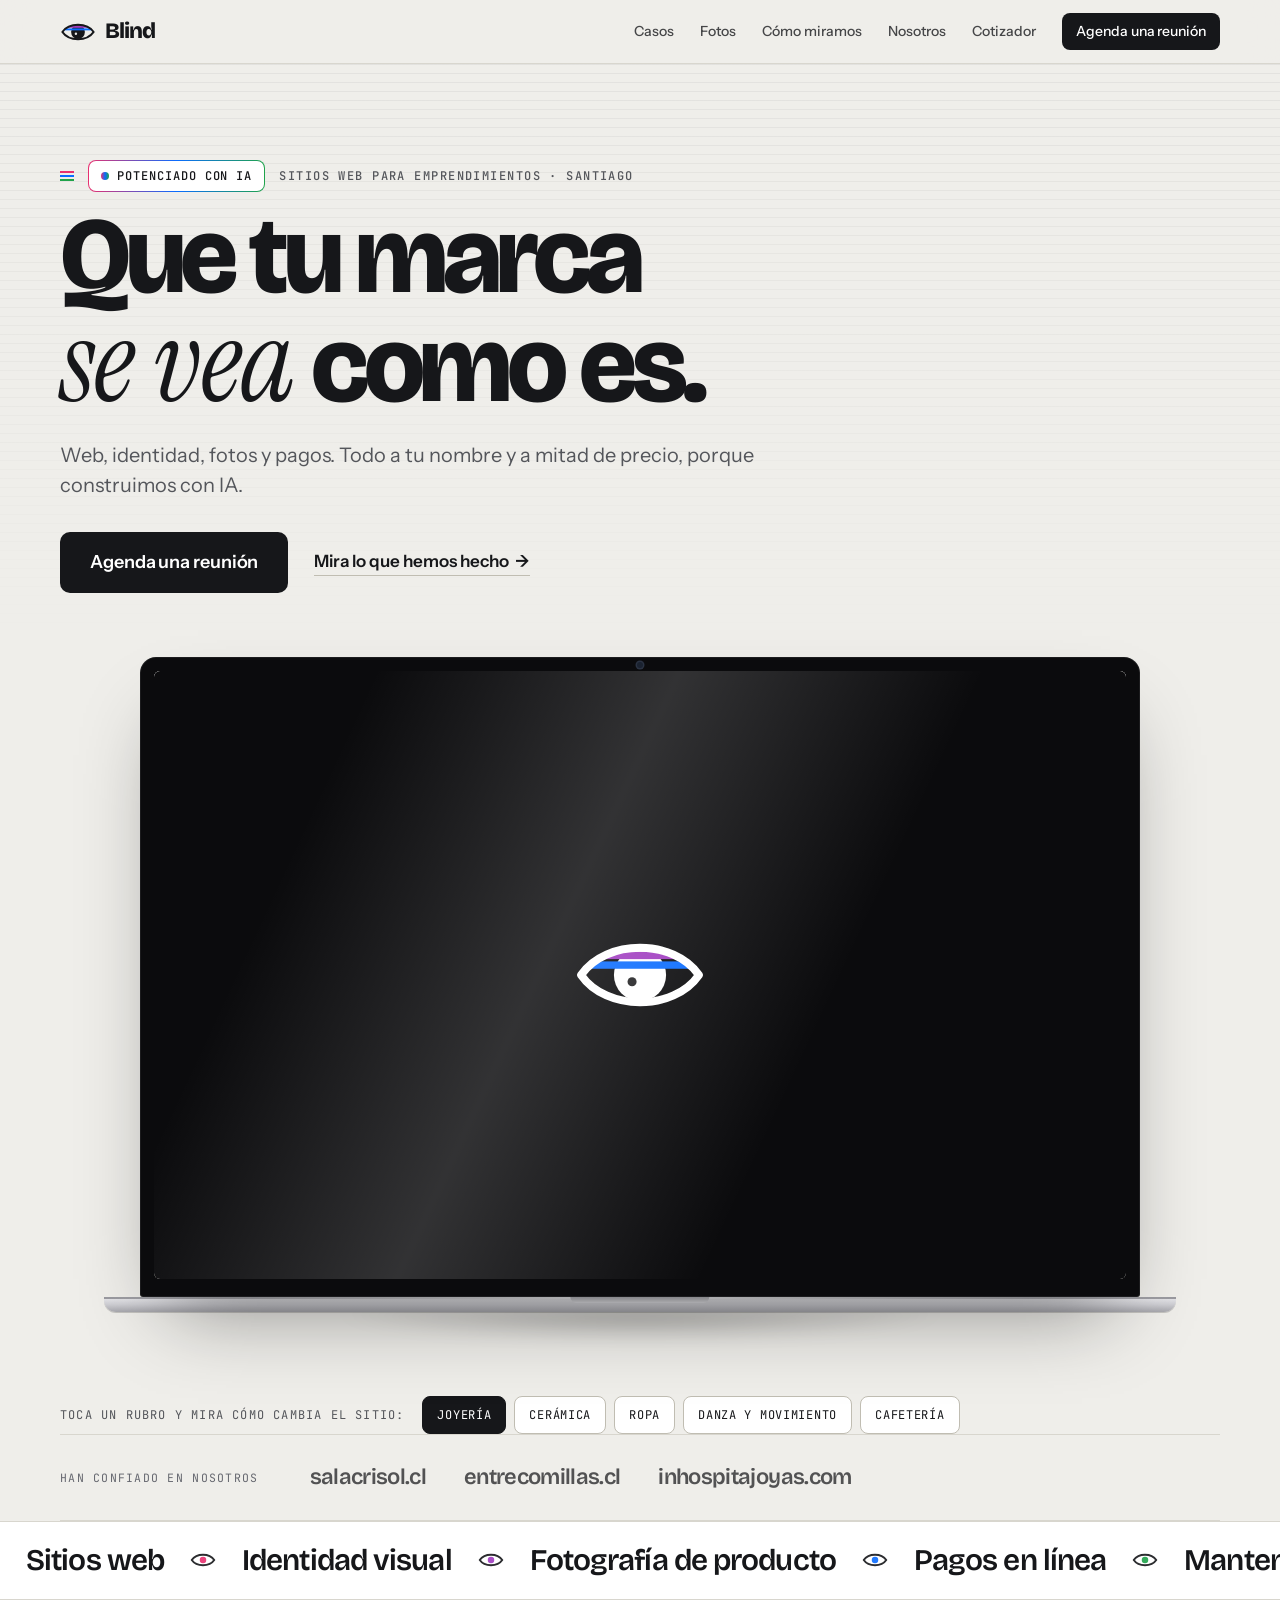
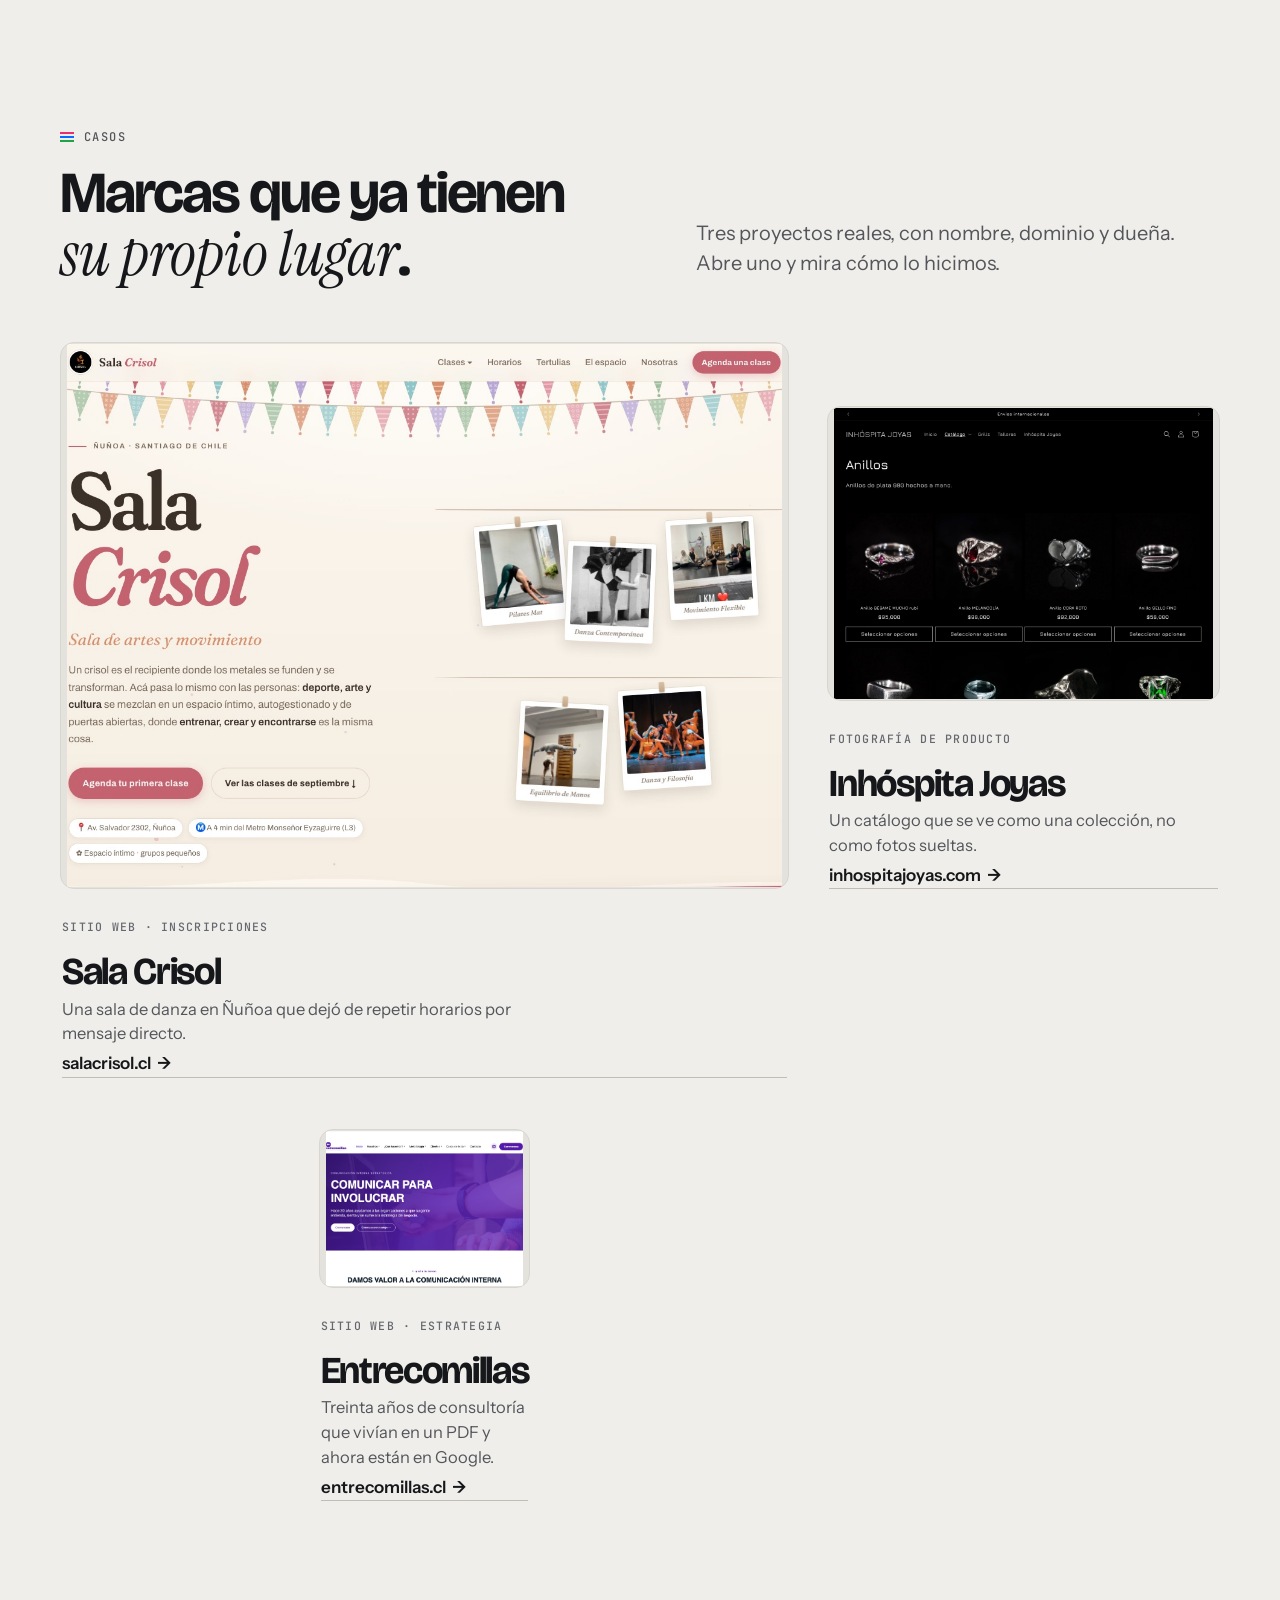
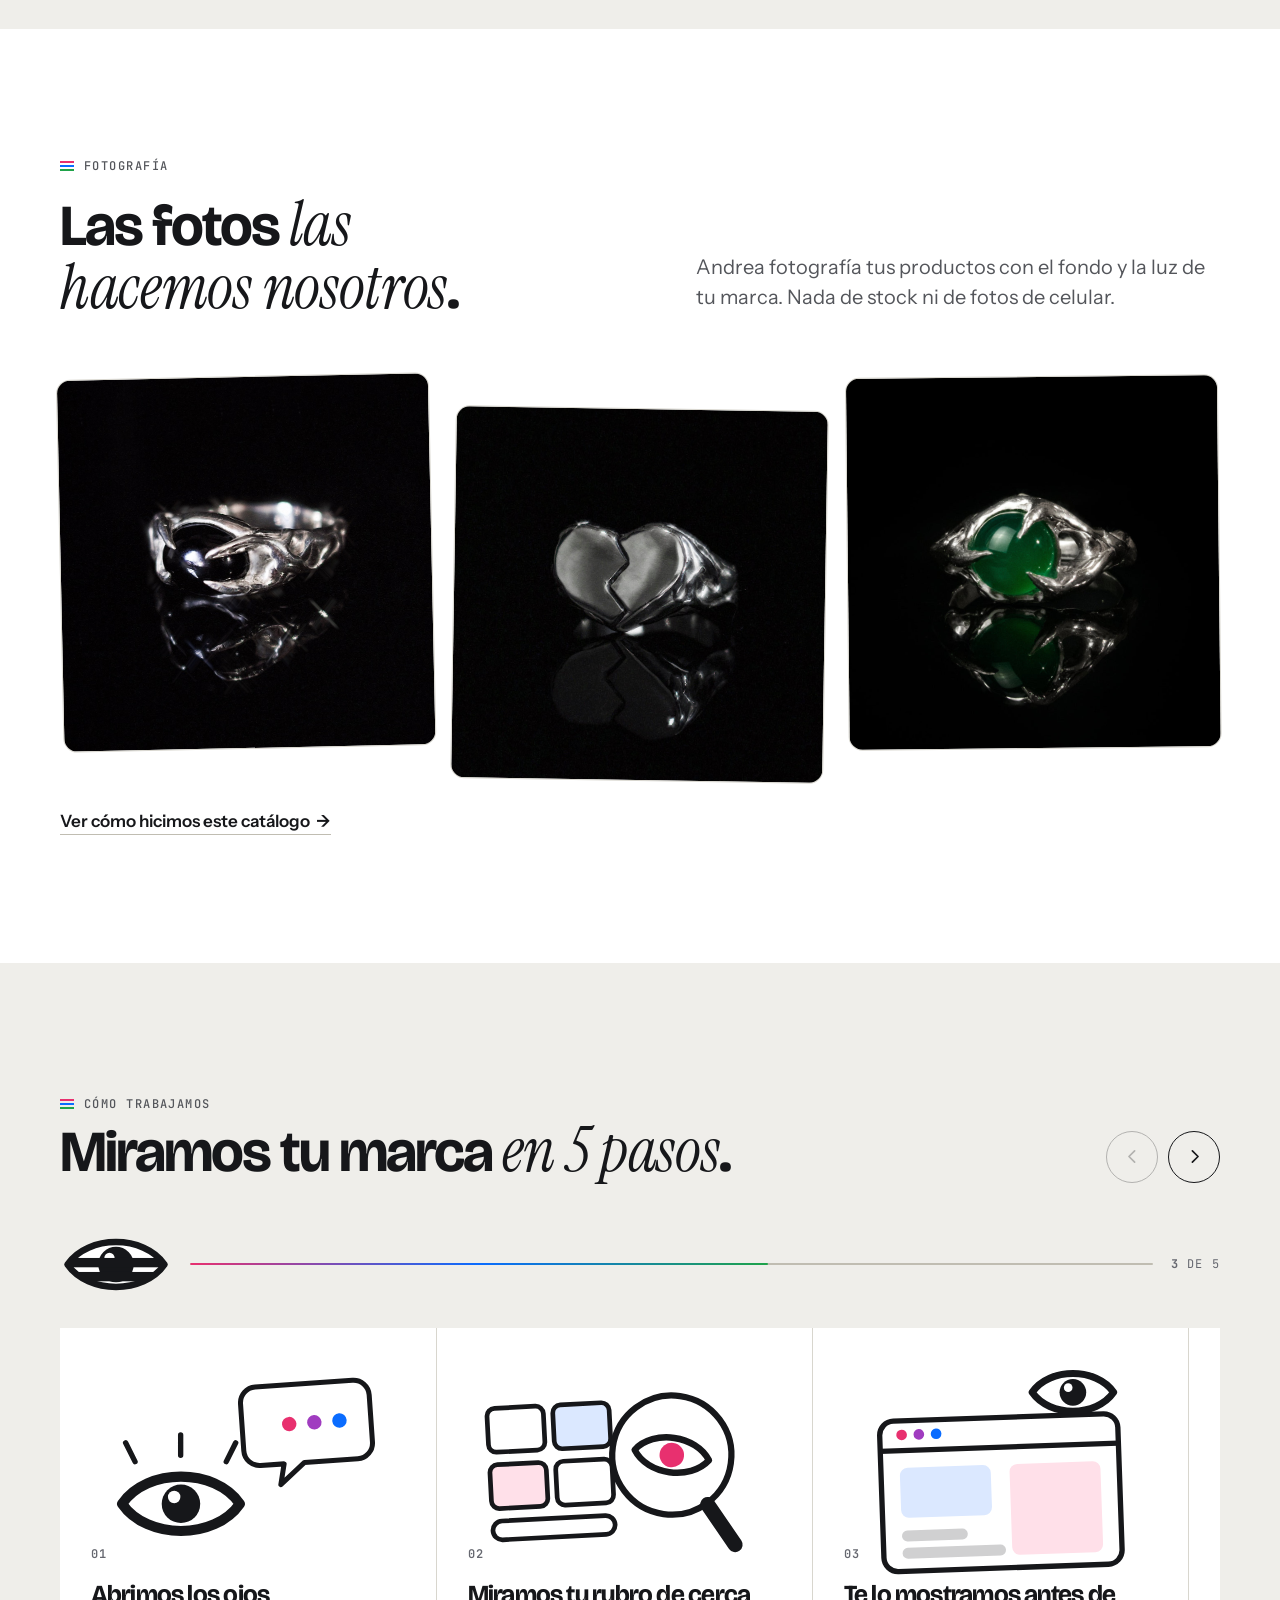
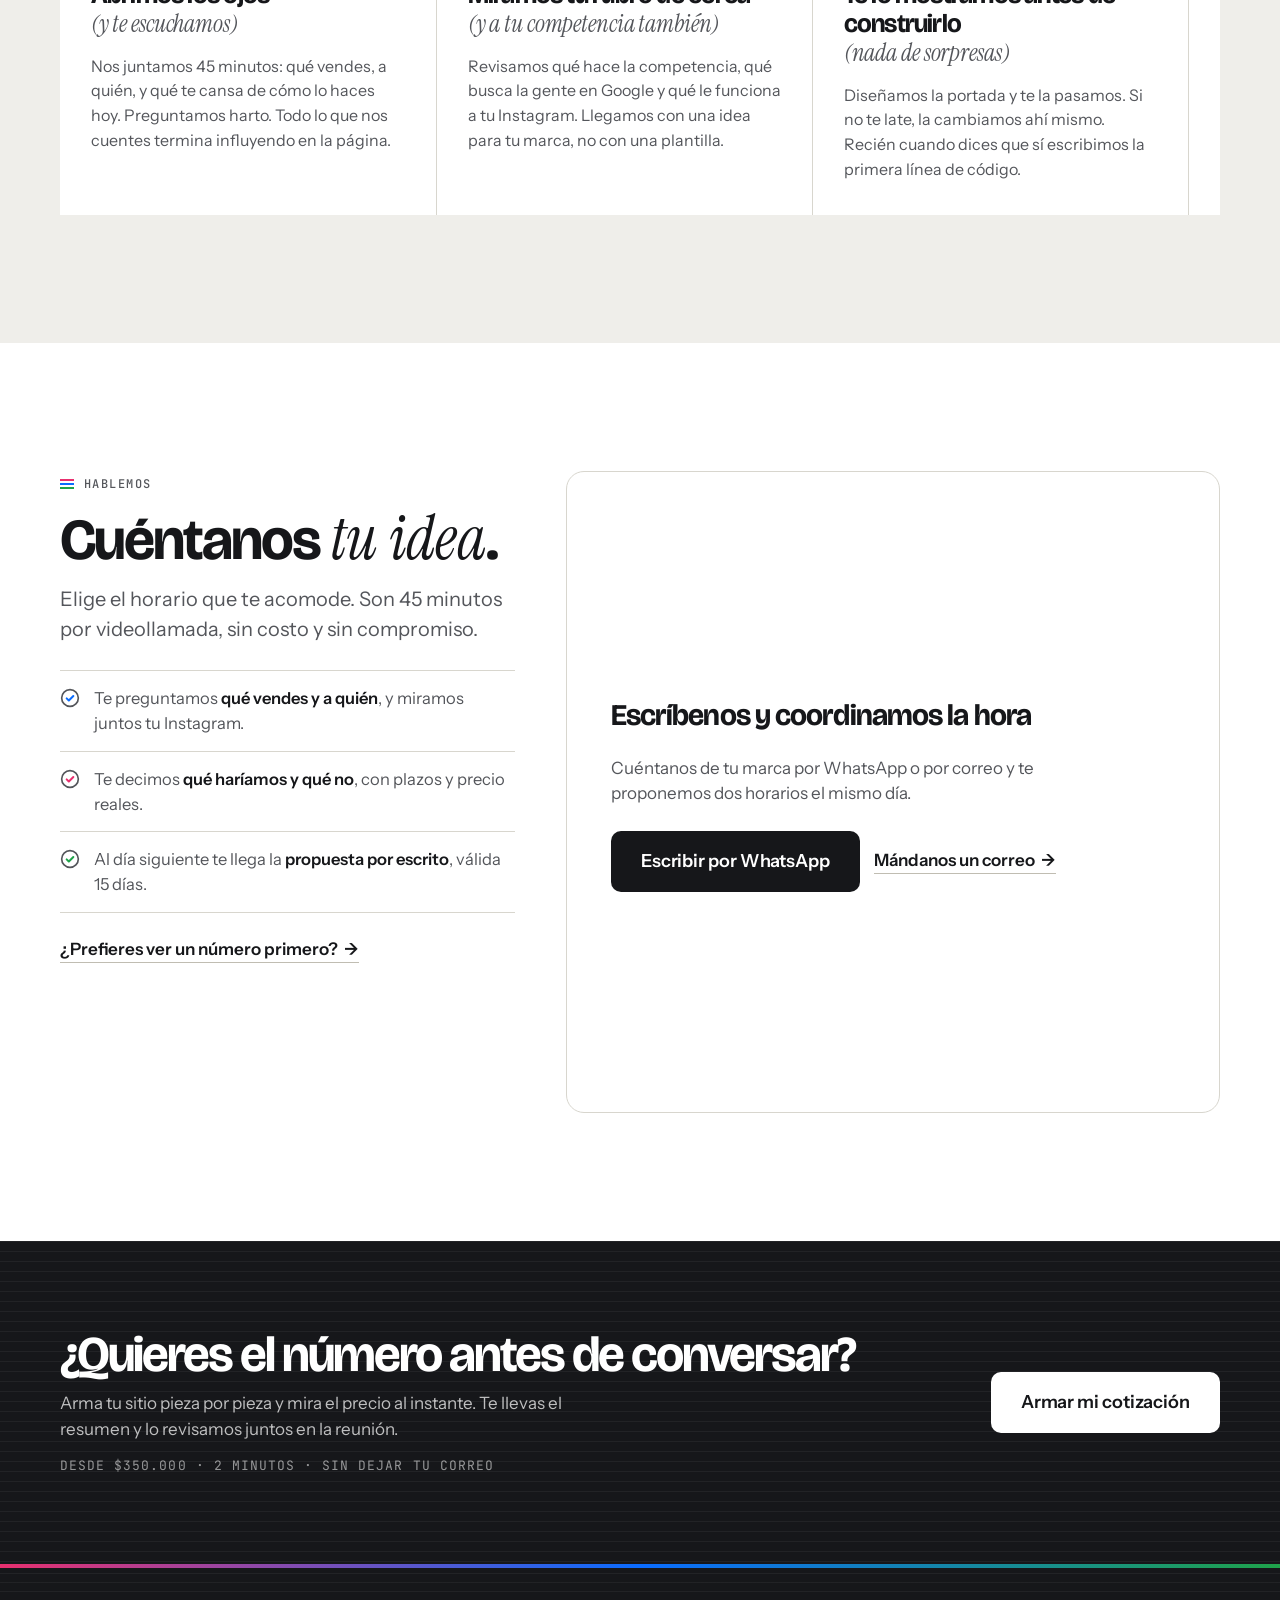
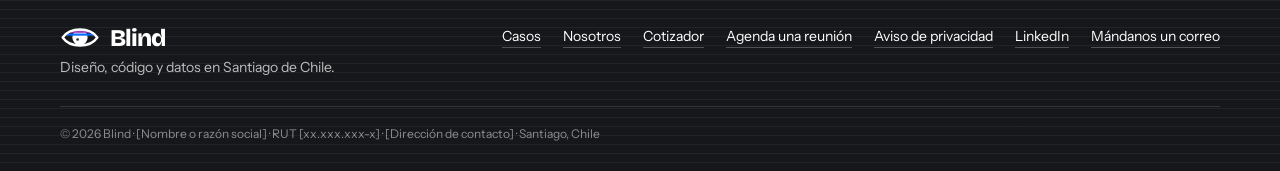
==== commit 7dd325cd: "Portada comercial: menos texto, una sola acción y el ojo que se abre Rediseño tomando quinastudio.cl" ====
--- a/index.html
+++ b/index.html
@@ -3,50 +3,51 @@
 <head>
   <meta charset="utf-8">
   <meta name="viewport" content="width=device-width, initial-scale=1">
-  <title>Blind · Sitios web completos, potenciados con IA</title>
-  <meta name="description" content="Blind: web, identidad visual, fotos, pagos y mantención para emprendimientos en Santiago. Potenciado con IA para costar la mitad. Todo a tu nombre. Cotiza en 2 minutos.">
-  <meta name="theme-color" content="#fbfaf9">
-  <meta property="og:title" content="Tu marca, en su propio lugar.">
-  <meta property="og:description" content="Sitios web completos para emprendimientos, potenciados con IA: web + identidad + fotos + pagos + mantención a la mitad del precio. Cotiza en 2 minutos.">
+  <title>Blind · Sitios web completos para tu marca</title>
+  <meta name="description" content="Blind: web, identidad visual, fotos, pagos y mantención para emprendimientos en Santiago. Todo a tu nombre y a mitad de precio porque construimos con IA. Agenda una reunión.">
+  <meta name="theme-color" content="#efeeea">
+  <meta property="og:title" content="Que tu marca se vea como es.">
+  <meta property="og:description" content="Blind: web, identidad visual, fotos, pagos y mantención para emprendimientos en Santiago. Todo a tu nombre y a mitad de precio porque construimos con IA. Agenda una reunión.">
   <meta property="og:type" content="website">
+  <meta property="og:locale" content="es_CL">
+  <link rel="canonical" href="https://langab.github.io/estudio-web/">
   <link rel="icon" href="data:image/svg+xml,%3Csvg xmlns='http://www.w3.org/2000/svg' viewBox='0 0 32 32'%3E%3Crect width='32' height='32' rx='8' fill='%23111214'/%3E%3Cg transform='translate(2 6.7) scale(0.2333)'%3E%3CclipPath id='o'%3E%3Cpath d='M8 40 C 30 8 90 8 112 40 C 90 72 30 72 8 40 Z'/%3E%3C/clipPath%3E%3Ccircle cx='60' cy='40' r='23' fill='%23fff'/%3E%3Cg clip-path='url(%23o)'%3E%3Crect x='0' y='11' width='120' height='6.5' fill='%23e8306f'/%3E%3Crect x='0' y='19.5' width='120' height='6.5' fill='%23a03cc0'/%3E%3Crect x='0' y='28' width='120' height='6.5' fill='%230a6cff'/%3E%3C/g%3E%3Cpath d='M8 40 C 30 8 90 8 112 40 C 90 72 30 72 8 40 Z' fill='none' stroke='%23fff' stroke-width='8' stroke-linejoin='round'/%3E%3C/g%3E%3C/svg%3E">
   <link rel="preconnect" href="https://fonts.googleapis.com">
   <link rel="preconnect" href="https://fonts.gstatic.com" crossorigin>
-  <link rel="stylesheet" href="https://fonts.googleapis.com/css2?family=Bricolage+Grotesque:opsz,wght@12..96,500..800&family=Instrument+Sans:wght@400;500;600&family=JetBrains+Mono:wght@500;600&family=Cormorant+Garamond:wght@500&family=Nunito:wght@800&family=Archivo+Black&family=DM+Serif+Display:ital@1&family=Zilla+Slab:wght@600&display=swap">
-  <link rel="stylesheet" href="css/estilos.css">
+  <link rel="stylesheet" href="https://fonts.googleapis.com/css2?family=Bricolage+Grotesque:opsz,wght@12..96,500..800&family=Instrument+Sans:wght@400;500;600&family=Instrument+Serif:ital@0;1&family=JetBrains+Mono:wght@500;600&family=Cormorant+Garamond:wght@500&family=Nunito:wght@800&family=Archivo+Black&family=DM+Serif+Display:ital@1&family=Zilla+Slab:wght@600&display=swap">
+  <link rel="stylesheet" href="css/estilos.css?v=20260909">
 </head>
 <body>
-<a class="skip" href="#casos">Saltar al contenido</a>
+<div class="persiana-intro" aria-hidden="true"><i></i><i></i><i></i><i></i><i></i><i></i></div>
+<a class="skip" href="#contenido">Saltar al contenido</a>
 
 <header class="nav">
   <div class="nav__in wrap">
-    <a class="nav__logo" href="#inicio"><svg class="logo" viewBox="0 0 120 80" width="36" height="24" aria-hidden="true"><defs><clipPath id="ojo-nav"><path d="M8 40 C 30 8 90 8 112 40 C 90 72 30 72 8 40 Z"/></clipPath></defs><circle cx="60" cy="40" r="23" fill="currentColor"/><circle cx="53" cy="46" r="4" style="fill:var(--hl,#fff)" opacity=".9"/><g clip-path="url(#ojo-nav)"><rect x="0" y="11" width="120" height="6.5" fill="#e8306f"/><rect x="0" y="19.5" width="120" height="6.5" fill="#a03cc0"/><rect x="0" y="28" width="120" height="6.5" fill="#0a6cff"/></g><path d="M8 40 C 30 8 90 8 112 40 C 90 72 30 72 8 40 Z" fill="none" stroke="currentColor" stroke-width="7" stroke-linejoin="round"/></svg><span data-cfg="nombre">Blind</span></a>
+    <a class="nav__logo" href="#contenido" aria-label="Blind · inicio"><svg class="logo" viewBox="0 0 120 80" width="36" height="24" aria-hidden="true"><defs><clipPath id="ojo-nav"><path d="M8 40 C 30 8 90 8 112 40 C 90 72 30 72 8 40 Z"/></clipPath></defs><circle cx="60" cy="40" r="23" fill="currentColor"/><circle cx="53" cy="46" r="4" style="fill:var(--hl,#fff)" opacity=".9"/><g clip-path="url(#ojo-nav)"><rect x="0" y="11" width="120" height="6.5" fill="#e8306f"/><rect x="0" y="19.5" width="120" height="6.5" fill="#a03cc0"/><rect x="0" y="28" width="120" height="6.5" fill="#0a6cff"/></g><path d="M8 40 C 30 8 90 8 112 40 C 90 72 30 72 8 40 Z" fill="none" stroke="currentColor" stroke-width="7" stroke-linejoin="round"/></svg><span data-cfg="nombre">Blind</span></a>
     <button class="nav__burger" aria-label="Abrir menú" aria-expanded="false" aria-controls="menu"><span></span><span></span></button>
     <nav class="nav__links" id="menu" aria-label="Secciones">
       <a href="#casos" data-spy>Casos</a>
       <a href="#fotos" data-spy>Fotos</a>
-      <a href="#por-que" data-spy>Por qué</a>
-      <a class="nav__extra" href="#cruce" data-spy>Nuestra mirada</a>
-      <a href="#proceso" data-spy>Proceso</a>
-      <a class="nav__extra" href="#ia" data-spy>Con IA</a>
-      <a href="#cotizador" data-spy>Cotizador</a>
-      <a class="btn btn--sm" data-wa href="#" target="_blank" rel="noopener">Hablemos</a>
+      <a href="#pasos" data-spy>Cómo miramos</a>
+      <a href="nosotros.html">Nosotros</a>
+      <a href="cotizador.html">Cotizador</a>
+      <a class="btn btn--sm" href="#agenda">Agenda una reunión</a>
     </nav>
   </div>
   <div class="nav__progreso" aria-hidden="true"><i id="nav-progreso"></i></div>
 </header>
 
-<main id="inicio">
+<main id="contenido">
 
   <!-- ================= HERO ================= -->
   <section class="hero">
     <div class="wrap">
       <p class="eyebrow hero__eyebrow"><span class="badge-ia"><i></i>Potenciado con IA</span>Sitios web para emprendimientos · Santiago</p>
-      <h1 class="hero__h1"><span>Tu marca,</span> <span>en su propio lugar.</span></h1>
-      <p class="lead hero__lead">Web, identidad visual, fotos, pagos y mantención. Todo a tu nombre y listo para vender, hecho por dos personas que cruzan <b class="c-rosa">diseño</b>, <b class="c-azul">código</b> y <b class="c-verde">datos</b>, con inteligencia artificial haciendo la mitad del trabajo para que pagues la mitad.</p>
+      <h1 class="hero__h1"><span>Que tu marca</span> <span><span class="acento">se vea</span> como es.</span></h1>
+      <p class="lead hero__lead">Web, identidad, fotos y pagos. Todo a tu nombre y a mitad de precio, porque construimos con IA.</p>
       <div class="hero__cta">
-        <a class="btn btn--lg" href="#cotizador">Cotizar en 2 minutos</a>
-        <a class="link" href="#casos">Ver casos reales</a>
+        <a class="btn btn--lg" href="#agenda">Agenda una reunión</a>
+        <a class="link" href="#casos">Mira lo que hemos hecho</a>
       </div>
     </div>
 
@@ -88,377 +89,318 @@
     </div>
 
     <div class="hero__rubros wrap">
-      <p class="hero__rubros-label">Elige un rubro y mira cómo cambia el sitio:</p>
+      <p class="hero__rubros-label">Toca un rubro y mira cómo cambia el sitio:</p>
       <div class="chips" id="rubros" role="group" aria-label="Rubros de ejemplo"></div>
-      <p class="hero__nota">Mueve el mouse sobre el computador, arrástralo en el celular o toca la pantalla para cambiar de rubro. Marcas de ejemplo: tu sitio se diseña desde cero.</p>
-    </div>
-
-    <div class="vivo">
-      <div class="wrap vivo__in">
-        <span class="vivo__label">Sitios en vivo hechos por nosotros</span>
-        <div class="vivo__list" id="en-vivo"></div>
+    </div>
+
+    <div class="wrap">
+      <div class="confian reveal">
+        <span class="confian__label">Han confiado en nosotros</span>
+        <div class="confian__marcas" id="en-vivo"></div>
       </div>
     </div>
   </section>
+
+  <!-- ================= MARQUESINA ================= -->
+  <div class="marquesina" aria-hidden="true">
+    <div class="marquesina__pista">
+      <div class="marquesina__grupo">
+        <span>Sitios web</span><svg class="marquesina__ojo" viewBox="0 0 120 80"><path d="M8 40 C 30 8 90 8 112 40 C 90 72 30 72 8 40 Z" fill="none" stroke="currentColor" stroke-width="9" stroke-linejoin="round"/><circle cx="60" cy="40" r="15" fill="#e8306f"/></svg>
+        <span>Identidad visual</span><svg class="marquesina__ojo" viewBox="0 0 120 80"><path d="M8 40 C 30 8 90 8 112 40 C 90 72 30 72 8 40 Z" fill="none" stroke="currentColor" stroke-width="9" stroke-linejoin="round"/><circle cx="60" cy="40" r="15" fill="#a03cc0"/></svg>
+        <span>Fotografía de producto</span><svg class="marquesina__ojo" viewBox="0 0 120 80"><path d="M8 40 C 30 8 90 8 112 40 C 90 72 30 72 8 40 Z" fill="none" stroke="currentColor" stroke-width="9" stroke-linejoin="round"/><circle cx="60" cy="40" r="15" fill="#0a6cff"/></svg>
+        <span>Pagos en línea</span><svg class="marquesina__ojo" viewBox="0 0 120 80"><path d="M8 40 C 30 8 90 8 112 40 C 90 72 30 72 8 40 Z" fill="none" stroke="currentColor" stroke-width="9" stroke-linejoin="round"/><circle cx="60" cy="40" r="15" fill="#1fa34a"/></svg>
+        <span>Mantención</span><svg class="marquesina__ojo" viewBox="0 0 120 80"><path d="M8 40 C 30 8 90 8 112 40 C 90 72 30 72 8 40 Z" fill="none" stroke="currentColor" stroke-width="9" stroke-linejoin="round"/><circle cx="60" cy="40" r="15" fill="#e8306f"/></svg>
+      </div>
+      <div class="marquesina__grupo">
+        <span>Sitios web</span><svg class="marquesina__ojo" viewBox="0 0 120 80"><path d="M8 40 C 30 8 90 8 112 40 C 90 72 30 72 8 40 Z" fill="none" stroke="currentColor" stroke-width="9" stroke-linejoin="round"/><circle cx="60" cy="40" r="15" fill="#e8306f"/></svg>
+        <span>Identidad visual</span><svg class="marquesina__ojo" viewBox="0 0 120 80"><path d="M8 40 C 30 8 90 8 112 40 C 90 72 30 72 8 40 Z" fill="none" stroke="currentColor" stroke-width="9" stroke-linejoin="round"/><circle cx="60" cy="40" r="15" fill="#a03cc0"/></svg>
+        <span>Fotografía de producto</span><svg class="marquesina__ojo" viewBox="0 0 120 80"><path d="M8 40 C 30 8 90 8 112 40 C 90 72 30 72 8 40 Z" fill="none" stroke="currentColor" stroke-width="9" stroke-linejoin="round"/><circle cx="60" cy="40" r="15" fill="#0a6cff"/></svg>
+        <span>Pagos en línea</span><svg class="marquesina__ojo" viewBox="0 0 120 80"><path d="M8 40 C 30 8 90 8 112 40 C 90 72 30 72 8 40 Z" fill="none" stroke="currentColor" stroke-width="9" stroke-linejoin="round"/><circle cx="60" cy="40" r="15" fill="#1fa34a"/></svg>
+        <span>Mantención</span><svg class="marquesina__ojo" viewBox="0 0 120 80"><path d="M8 40 C 30 8 90 8 112 40 C 90 72 30 72 8 40 Z" fill="none" stroke="currentColor" stroke-width="9" stroke-linejoin="round"/><circle cx="60" cy="40" r="15" fill="#e8306f"/></svg>
+      </div>
+    </div>
+  </div>
 
   <!-- ================= CASOS ================= -->
   <section class="sec" id="casos">
     <div class="wrap">
       <header class="sec__head reveal">
         <p class="eyebrow">Casos</p>
-        <h2 class="h2">Hecho con marcas reales.</h2>
-        <p class="lead">Cada sitio nació de conversaciones con quien lo usa todos los días. Abre un caso y mira cómo lo construimos juntos, paso a paso.</p>
+        <h2 class="h2">Marcas que ya tienen <span class="acento">su propio lugar</span>.</h2>
+        <p class="lead">Tres proyectos reales, con nombre, dominio y dueña. Abre uno y mira cómo lo hicimos.</p>
       </header>
 
-      <div class="casos">
-        <article class="caso reveal">
-          <button class="caso__media" data-abrir="caso-crisol" aria-label="Ver cómo construimos el sitio de Sala Crisol">
-            <span class="frame frame--desk"><img src="img/casos/salacrisol-desktop.jpg" alt="Portada de salacrisol.cl en escritorio" loading="lazy" width="1440" height="900"></span>
-            <span class="frame frame--phone"><img src="img/casos/salacrisol-mobile.jpg" alt="" loading="lazy" width="390" height="844"></span>
+      <div class="obras">
+
+        <article class="obra reveal">
+          <button class="obra__media" data-abrir="caso-crisol" aria-labelledby="obra-crisol">
+            <img src="img/casos/salacrisol-desktop.jpg" alt="Portada del sitio salacrisol.cl" loading="lazy" width="1440" height="900">
+            <span class="obra__ver">Ver el caso <svg viewBox="0 0 24 24" width="13" height="13" fill="none" aria-hidden="true"><path d="M5 12h14M13 5l7 7-7 7" stroke="currentColor" stroke-width="2.4" stroke-linecap="round" stroke-linejoin="round"/></svg></span>
           </button>
-          <div class="caso__txt">
-            <p class="eyebrow">Sala de artes y movimiento · Ñuñoa</p>
-            <h3 class="h3">Sala Crisol</h3>
-            <p>De horarios en historias e inscripciones por DM a un sitio con fichas por clase, horario semanal e inscripción directa a su propia planilla. Dominio y cuentas a nombre de la sala.</p>
-            <div class="caso__acciones">
-              <button class="link" type="button" data-abrir="caso-crisol">Ver cómo lo construimos</button>
-              <a class="link" href="https://salacrisol.cl" target="_blank" rel="noopener">Visitar salacrisol.cl</a>
-            </div>
-          </div>
-        </article>
-
-        <article class="caso caso--invert reveal">
-          <button class="caso__media" data-abrir="caso-ec" aria-label="Ver cómo construimos el sitio de Entrecomillas">
-            <span class="frame frame--desk"><img src="img/casos/entrecomillas-desktop.jpg" alt="Portada de entrecomillas.cl en escritorio" loading="lazy" width="1440" height="900"></span>
-            <span class="frame frame--phone"><img src="img/casos/entrecomillas-mobile.jpg" alt="" loading="lazy" width="390" height="844"></span>
+          <div class="obra__pie">
+            <p class="obra__cat">Sitio web · Inscripciones</p>
+            <h3 class="obra__nombre" id="obra-crisol">Sala Crisol</h3>
+            <p class="obra__linea">Una sala de danza en Ñuñoa que dejó de repetir horarios por mensaje directo.</p>
+            <a class="link" href="https://salacrisol.cl" target="_blank" rel="noopener">salacrisol.cl</a>
+          </div>
+        </article>
+
+        <article class="obra reveal">
+          <button class="obra__media" data-abrir="caso-inhospita" aria-labelledby="obra-inhospita">
+            <img src="img/casos/inhospita-anillos.jpg" alt="Catálogo de anillos de Inhóspita Joyas: plata sobre fondo negro, misma luz en todas las piezas" loading="lazy" width="1440" height="900">
+            <span class="obra__ver">Ver el caso <svg viewBox="0 0 24 24" width="13" height="13" fill="none" aria-hidden="true"><path d="M5 12h14M13 5l7 7-7 7" stroke="currentColor" stroke-width="2.4" stroke-linecap="round" stroke-linejoin="round"/></svg></span>
           </button>
-          <div class="caso__txt">
-            <p class="eyebrow">Consultora de comunicación interna · 30 años</p>
-            <h3 class="h3">Entrecomillas</h3>
-            <p>Una trayectoria de tres décadas que su web no contaba. Primero ordenamos el negocio y el mensaje; después construimos seis páginas con casos, testimonios reales y una invitación clara a conversar.</p>
-            <div class="caso__acciones">
-              <button class="link" type="button" data-abrir="caso-ec">Ver cómo lo construimos</button>
-              <a class="link" href="https://entrecomillas.cl" target="_blank" rel="noopener">Visitar entrecomillas.cl</a>
-            </div>
-          </div>
-        </article>
+          <div class="obra__pie">
+            <p class="obra__cat">Fotografía de producto</p>
+            <h3 class="obra__nombre" id="obra-inhospita">Inhóspita Joyas</h3>
+            <p class="obra__linea">Un catálogo que se ve como una colección, no como fotos sueltas.</p>
+            <a class="link" href="https://inhospitajoyas.com" target="_blank" rel="noopener">inhospitajoyas.com</a>
+          </div>
+        </article>
+
+        <article class="obra reveal">
+          <button class="obra__media" data-abrir="caso-ec" aria-labelledby="obra-ec">
+            <img src="img/casos/entrecomillas-desktop.jpg" alt="Portada del sitio entrecomillas.cl" loading="lazy" width="1440" height="900">
+            <span class="obra__ver">Ver el caso <svg viewBox="0 0 24 24" width="13" height="13" fill="none" aria-hidden="true"><path d="M5 12h14M13 5l7 7-7 7" stroke="currentColor" stroke-width="2.4" stroke-linecap="round" stroke-linejoin="round"/></svg></span>
+          </button>
+          <div class="obra__pie">
+            <p class="obra__cat">Sitio web · Estrategia</p>
+            <h3 class="obra__nombre" id="obra-ec">Entrecomillas</h3>
+            <p class="obra__linea">Treinta años de consultoría que vivían en un PDF y ahora están en Google.</p>
+            <a class="link" href="https://entrecomillas.cl" target="_blank" rel="noopener">entrecomillas.cl</a>
+          </div>
+        </article>
+
       </div>
     </div>
   </section>
-
 
   <!-- ================= FOTOS ================= -->
   <section class="sec sec--grey fotos" id="fotos">
     <div class="wrap">
       <header class="sec__head reveal">
-        <p class="eyebrow">Fotografía de producto</p>
-        <h2 class="h2">Las fotos las sacamos nosotros.</h2>
-        <p class="lead">Una foto de producto decide una venta en un segundo. Por eso no te pedimos que las consigas: las hace Andrea, diseñadora y fotógrafa de producto, en la línea de tu marca, y las dejamos montadas en tu web y en tu Instagram.</p>
+        <p class="eyebrow">Fotografía</p>
+        <h2 class="h2">Las fotos <span class="acento">las hacemos nosotros</span>.</h2>
+        <p class="lead">Andrea fotografía tus productos con el fondo y la luz de tu marca. Nada de stock ni de fotos de celular.</p>
       </header>
-
-      <div class="flujo" data-stagger>
-        <figure class="flujo__paso reveal">
-          <div class="flujo__img flujo__img--foto"><img src="img/fotos/inhospita-abismo.jpg" alt="Anillo Abismo de Inhóspita Joyas fotografiado en estudio sobre fondo negro con reflejo" loading="lazy" width="900" height="1125"></div>
-          <figcaption><span class="flujo__n">1 · La sesión</span><h3>Fotografiamos tus productos.</h3><p>En tu taller o en estudio. Definimos contigo fondo, luz y encuadre según lo que vendes. Aquí: plata sobre negro, con reflejo y luz dura, porque la marca es oscura y brillante.</p></figcaption>
-        </figure>
-        <figure class="flujo__paso reveal">
-          <div class="marca-card" aria-hidden="true">
-            <span class="marca-card__logo">Inhóspita Joyas</span>
-            <div class="marca-card__foto"><img src="img/fotos/inhospita-cora.jpg" alt="" loading="lazy" width="900" height="1125"></div>
-            <div>
-              <div class="marca-card__swatches"><i style="background:#000"></i><i style="background:#8e8e93"></i><i style="background:#ffffff"></i><i style="background:#b3122e"></i></div>
-              <p class="marca-card__leyenda">Negro · plata · un acento de color · mayúsculas espaciadas</p>
+      <div class="tira reveal">
+        <figure><img src="img/fotos/inhospita-abismo.jpg" alt="Anillo de plata con piedra, fotografiado sobre fondo negro" loading="lazy" width="1000" height="1000"></figure>
+        <figure><img src="img/fotos/inhospita-cora.jpg" alt="Anillo de plata con textura orgánica sobre fondo negro" loading="lazy" width="1000" height="1000"></figure>
+        <figure><img src="img/fotos/inhospita-ilusion.jpg" alt="Anillo de plata con brillo, fotografiado con luz dura" loading="lazy" width="1000" height="1000"></figure>
+      </div>
+      <p style="margin:28px 0 0"><button class="link" type="button" data-abrir="caso-inhospita">Ver cómo hicimos este catálogo</button></p>
+    </div>
+  </section>
+
+  <!-- ================= LOS 5 PASOS · EL OJO QUE SE ABRE ================= -->
+  <section class="sec" id="pasos">
+    <div class="wrap">
+      <div class="pasos__top reveal">
+        <header class="sec__head" style="margin-bottom:0;display:block">
+          <p class="eyebrow">Cómo trabajamos</p>
+          <h2 class="h2">Miramos tu marca <span class="acento">en 5 pasos</span>.</h2>
+        </header>
+        <div class="pasos__flechas">
+          <button class="flecha" id="paso-prev" type="button" aria-label="Paso anterior" disabled><svg viewBox="0 0 24 24" fill="none" aria-hidden="true"><path d="M15 4 7 12l8 8" stroke="currentColor" stroke-width="2.4" stroke-linecap="round" stroke-linejoin="round"/></svg></button>
+          <button class="flecha" id="paso-next" type="button" aria-label="Paso siguiente"><svg viewBox="0 0 24 24" fill="none" aria-hidden="true"><path d="M9 4l8 8-8 8" stroke="currentColor" stroke-width="2.4" stroke-linecap="round" stroke-linejoin="round"/></svg></button>
+        </div>
+      </div>
+
+      <div class="ojo-guia reveal" id="ojo-guia" data-paso="1">
+        <svg class="ojo-guia__svg" viewBox="0 0 120 80" aria-hidden="true">
+          <defs><clipPath id="guia-ojo"><path d="M8 40 C 30 8 90 8 112 40 C 90 72 30 72 8 40 Z"/></clipPath></defs>
+          <path d="M8 40 C 30 8 90 8 112 40 C 90 72 30 72 8 40 Z" fill="#fff"/>
+          <circle cx="60" cy="40" r="19" fill="currentColor"/>
+          <circle cx="53" cy="33" r="5.5" fill="#fff"/>
+          <g clip-path="url(#guia-ojo)" class="ojo-guia__lamas">
+            <rect x="0" y="3"  width="120" height="10" fill="currentColor"/>
+            <rect x="0" y="18" width="120" height="10" fill="currentColor"/>
+            <rect x="0" y="33" width="120" height="10" fill="currentColor"/>
+            <rect x="0" y="48" width="120" height="10" fill="currentColor"/>
+            <rect x="0" y="63" width="120" height="10" fill="currentColor"/>
+          </g>
+          <path d="M8 40 C 30 8 90 8 112 40 C 90 72 30 72 8 40 Z" fill="none" stroke="currentColor" stroke-width="7" stroke-linejoin="round"/>
+        </svg>
+        <div class="ojo-guia__barra" aria-hidden="true"><i id="ojo-guia-barra"></i></div>
+        <span class="ojo-guia__txt"><b id="ojo-guia-n">1</b> de 5</span>
+      </div>
+
+      <div class="pasos__pista" id="pasos-pista" tabindex="0" role="group" aria-label="Los cinco pasos, deslizables">
+
+        <article class="paso5">
+          <div class="paso5__arte">
+            <svg viewBox="0 0 200 140" fill="none" aria-hidden="true">
+              <g transform="rotate(-4 142 39)">
+                <path d="M106 14h62a10 10 0 0 1 10 10v30a10 10 0 0 1-10 10h-34l-16 13 3-13h-15a10 10 0 0 1-10-10V24a10 10 0 0 1 10-10Z" fill="#fff" stroke="currentColor" stroke-width="3.2" stroke-linejoin="round"/>
+                <circle cx="126" cy="39" r="4.6" fill="#e8306f"/><circle cx="142" cy="39" r="4.6" fill="#a03cc0"/><circle cx="158" cy="39" r="4.6" fill="#0a6cff"/>
+              </g>
+              <path d="M28 64 22 52M57 60V47M86 64l6-12" stroke="currentColor" stroke-width="3.4" stroke-linecap="round"/>
+              <g transform="translate(14 62) scale(.72)">
+                <path d="M8 40 C 30 8 90 8 112 40 C 90 72 30 72 8 40 Z" fill="#fff" stroke="currentColor" stroke-width="9" stroke-linejoin="round"/>
+                <circle class="arte-pupila" cx="60" cy="40" r="17" fill="currentColor" style="transform-box:fill-box;transform-origin:center"/>
+                <circle cx="54" cy="34" r="5.5" fill="#fff"/>
+              </g>
+            </svg>
+          </div>
+          <p class="paso5__n">01</p>
+          <h3>Abrimos los ojos<em>(y te escuchamos)</em></h3>
+          <p>Nos juntamos 45 minutos: qué vendes, a quién, y qué te cansa de cómo lo haces hoy. Preguntamos harto. Todo lo que nos cuentes termina influyendo en la página.</p>
+        </article>
+
+        <article class="paso5">
+          <div class="paso5__arte">
+            <svg viewBox="0 0 200 140" fill="none" aria-hidden="true">
+              <g transform="rotate(-3 60 70)">
+                <rect x="14" y="28" width="36" height="28" rx="5" fill="#fff" stroke="currentColor" stroke-width="3"/>
+                <rect x="56" y="28" width="36" height="28" rx="5" fill="#dbe8ff" stroke="currentColor" stroke-width="3"/>
+                <rect x="14" y="64" width="36" height="28" rx="5" fill="#ffe0e9" stroke="currentColor" stroke-width="3"/>
+                <rect x="56" y="64" width="36" height="28" rx="5" fill="#fff" stroke="currentColor" stroke-width="3"/>
+                <rect x="14" y="100" width="78" height="12" rx="6" fill="#fff" stroke="currentColor" stroke-width="3"/>
+              </g>
+              <g transform="rotate(8 130 60)">
+                <circle cx="130" cy="60" r="38" fill="#fff" stroke="currentColor" stroke-width="4"/>
+                <path d="M157 88l21 23" stroke="currentColor" stroke-width="9.5" stroke-linecap="round"/>
+                <g transform="translate(130 60) scale(.46) translate(-60 -40)">
+                  <path d="M8 40 C 30 8 90 8 112 40 C 90 72 30 72 8 40 Z" fill="none" stroke="currentColor" stroke-width="9" stroke-linejoin="round"/>
+                  <circle class="arte-pupila" cx="60" cy="40" r="17" fill="#e8306f" style="transform-box:fill-box;transform-origin:center"/>
+                </g>
+              </g>
+            </svg>
+          </div>
+          <p class="paso5__n">02</p>
+          <h3>Miramos tu rubro de cerca<em>(y a tu competencia también)</em></h3>
+          <p>Revisamos qué hace la competencia, qué busca la gente en Google y qué le funciona a tu Instagram. Llegamos con una idea para tu marca, no con una plantilla.</p>
+        </article>
+
+        <article class="paso5">
+          <div class="paso5__arte">
+            <svg viewBox="0 0 200 140" fill="none" aria-hidden="true">
+              <g transform="rotate(-2 100 82)">
+                <rect x="24" y="36" width="152" height="96" rx="9" fill="#fff" stroke="currentColor" stroke-width="3.4"/>
+                <path d="M24 55h152" stroke="currentColor" stroke-width="3.4"/>
+                <circle cx="38" cy="45" r="3.4" fill="#e8306f"/><circle cx="49" cy="45" r="3.4" fill="#a03cc0"/><circle cx="60" cy="45" r="3.4" fill="#0a6cff"/>
+                <rect x="36" y="66" width="58" height="32" rx="5" fill="#dbe8ff"/>
+                <rect x="36" y="106" width="42" height="7" rx="3.5" fill="currentColor" opacity=".2"/>
+                <rect x="36" y="117" width="66" height="7" rx="3.5" fill="currentColor" opacity=".2"/>
+                <rect x="106" y="66" width="58" height="58" rx="5" fill="#ffe0e9"/>
+              </g>
+              <g transform="translate(116 0) scale(.5)">
+                <path d="M8 40 C 30 8 90 8 112 40 C 90 72 30 72 8 40 Z" fill="#fff" stroke="currentColor" stroke-width="9" stroke-linejoin="round"/>
+                <circle class="arte-pupila" cx="60" cy="40" r="17" fill="currentColor" style="transform-box:fill-box;transform-origin:center"/>
+                <circle cx="54" cy="34" r="5.5" fill="#fff"/>
+              </g>
+            </svg>
+          </div>
+          <p class="paso5__n">03</p>
+          <h3>Te lo mostramos antes de construirlo<em>(nada de sorpresas)</em></h3>
+          <p>Diseñamos la portada y te la pasamos. Si no te late, la cambiamos ahí mismo. Recién cuando dices que sí escribimos la primera línea de código.</p>
+        </article>
+
+        <article class="paso5">
+          <div class="paso5__arte">
+            <svg viewBox="0 0 200 140" fill="none" aria-hidden="true">
+              <defs><clipPath id="p4-marco"><rect x="24" y="16" width="152" height="108" rx="9"/></clipPath></defs>
+              <rect x="24" y="16" width="152" height="108" rx="9" fill="#fff"/>
+              <g clip-path="url(#p4-marco)">
+                <rect x="44" y="84" width="26" height="40" rx="4" fill="#ffe0e9" stroke="currentColor" stroke-width="3"/>
+                <rect x="82" y="62" width="26" height="62" rx="4" fill="#dbe8ff" stroke="currentColor" stroke-width="3"/>
+                <rect x="120" y="42" width="26" height="82" rx="4" fill="#dcf5d8" stroke="currentColor" stroke-width="3"/>
+                <rect class="arte-lama" x="18" y="20" width="164" height="17" fill="currentColor" opacity=".92"/>
+                <rect class="arte-lama" x="18" y="45" width="164" height="17" fill="currentColor" opacity=".92"/>
+                <rect class="arte-lama" x="18" y="70" width="164" height="17" fill="currentColor" opacity=".92"/>
+              </g>
+              <rect x="24" y="16" width="152" height="108" rx="9" fill="none" stroke="currentColor" stroke-width="3.6"/>
+            </svg>
+          </div>
+          <p class="paso5__n">04</p>
+          <h3>Lo levantamos a la vista<em>(con un link que puedes mirar)</em></h3>
+          <p>Desde la primera semana tienes una dirección de prueba para ver cómo avanza y pedir cambios. Vas viendo tu sitio crecer, no esperando un correo al final.</p>
+        </article>
+
+        <article class="paso5">
+          <div class="paso5__arte">
+            <svg viewBox="0 0 200 140" fill="none" aria-hidden="true">
+              <g transform="rotate(-12 100 72)">
+                <path d="M100 72h68" stroke="currentColor" stroke-width="11" stroke-linecap="round"/>
+                <path d="M148 72v20M166 72v15" stroke="currentColor" stroke-width="10" stroke-linecap="round"/>
+                <g transform="translate(22 38) scale(.72)">
+                  <path d="M8 40 C 30 8 90 8 112 40 C 90 72 30 72 8 40 Z" fill="#fff" stroke="currentColor" stroke-width="10" stroke-linejoin="round"/>
+                  <circle class="arte-pupila" cx="60" cy="40" r="16" fill="currentColor" style="transform-box:fill-box;transform-origin:center"/>
+                  <circle cx="54" cy="34" r="5.5" fill="#fff"/>
+                </g>
+              </g>
+              <g transform="rotate(10 168 30)">
+                <rect x="146" y="12" width="46" height="34" rx="7" fill="#fff" stroke="currentColor" stroke-width="3"/>
+                <rect x="154" y="20" width="30" height="4.5" rx="2.2" fill="#e8306f"/>
+                <rect x="154" y="27" width="30" height="4.5" rx="2.2" fill="#a03cc0"/>
+                <rect x="154" y="34" width="30" height="4.5" rx="2.2" fill="#0a6cff"/>
+              </g>
+            </svg>
+          </div>
+          <p class="paso5__n">05</p>
+          <h3>Te entregamos las llaves<em>(todas, sin letra chica)</em></h3>
+          <p>El dominio, las cuentas y los datos quedan a tu nombre. Te enseñamos a editarlo y nos quedamos 30 días arreglando lo que salga. Si un día te vas, te vas con todo.</p>
+        </article>
+
+      </div>
+    </div>
+  </section>
+
+  <!-- ================= AGENDA ================= -->
+  <section class="sec sec--grey agenda" id="agenda">
+    <div class="wrap">
+      <div class="agenda__grid">
+        <div class="agenda__pitch reveal">
+          <p class="eyebrow">Hablemos</p>
+          <h2 class="h2">Cuéntanos <span class="acento">tu idea</span>.</h2>
+          <p class="lead">Elige el horario que te acomode. Son 45 minutos por videollamada, sin costo y sin compromiso.</p>
+          <ul class="agenda__lista">
+            <li><svg class="agenda__tic" viewBox="0 0 24 24" fill="none" aria-hidden="true"><circle cx="12" cy="12" r="10" stroke="currentColor" stroke-width="2"/><path d="M8 12.4l2.6 2.6L16 9.6" stroke="#0a6cff" stroke-width="2.4" stroke-linecap="round" stroke-linejoin="round"/></svg><span>Te preguntamos <b>qué vendes y a quién</b>, y miramos juntos tu Instagram.</span></li>
+            <li><svg class="agenda__tic" viewBox="0 0 24 24" fill="none" aria-hidden="true"><circle cx="12" cy="12" r="10" stroke="currentColor" stroke-width="2"/><path d="M8 12.4l2.6 2.6L16 9.6" stroke="#e8306f" stroke-width="2.4" stroke-linecap="round" stroke-linejoin="round"/></svg><span>Te decimos <b>qué haríamos y qué no</b>, con plazos y precio reales.</span></li>
+            <li><svg class="agenda__tic" viewBox="0 0 24 24" fill="none" aria-hidden="true"><circle cx="12" cy="12" r="10" stroke="currentColor" stroke-width="2"/><path d="M8 12.4l2.6 2.6L16 9.6" stroke="#1fa34a" stroke-width="2.4" stroke-linecap="round" stroke-linejoin="round"/></svg><span>Al día siguiente te llega la <b>propuesta por escrito</b>, válida 15 días.</span></li>
+          </ul>
+          <p style="margin:24px 0 0"><a class="link" href="cotizador.html">¿Prefieres ver un número primero?</a></p>
+        </div>
+
+        <div class="agenda__caja reveal" id="agenda-caja">
+          <div class="agenda__respaldo" id="agenda-respaldo">
+            <h3>Escríbenos y coordinamos la hora</h3>
+            <p>Cuéntanos de tu marca por WhatsApp o por correo y te proponemos dos horarios el mismo día.</p>
+            <div class="agenda__botones">
+              <a class="btn btn--lg" data-wa href="#" target="_blank" rel="noopener">Escribir por WhatsApp</a>
+              <a class="link" data-mail href="#"></a>
             </div>
           </div>
-          <figcaption><span class="flujo__n">2 · La identidad</span><h3>Las acoplamos a tu marca.</h3><p>Editamos con la paleta y el tono de tu identidad: mismo fondo, misma luz y mismo encuadre en todas las piezas. El catálogo se ve como una colección, no como fotos sueltas.</p></figcaption>
-        </figure>
-        <figure class="flujo__paso reveal">
-          <div class="flujo__img flujo__img--web"><img src="img/casos/inhospita-anillos.jpg" alt="Catálogo de anillos en inhospitajoyas.com con las fotos montadas" loading="lazy" width="1440" height="900"></div>
-          <figcaption><span class="flujo__n">3 · La web y el Instagram</span><h3>Las montamos donde venden.</h3><p>Fichas de producto, portada y categorías, con archivos livianos y bien nombrados para que la página cargue rápido y Google las encuentre. También quedan recortadas para historias y publicaciones.</p></figcaption>
-        </figure>
-      </div>
-
-      <div class="fotos__caso reveal">
-        <div class="fotos__galeria">
-          <img src="img/fotos/inhospita-abismo.jpg" alt="Anillo Abismo, plata con piedra negra" loading="lazy" width="900" height="1125">
-          <img src="img/fotos/inhospita-cora.jpg" alt="Anillo Cora Roto, corazón de plata partido" loading="lazy" width="900" height="1125">
-          <img src="img/fotos/inhospita-ilusion.jpg" alt="Anillo Ilusión, plata con piedra verde" loading="lazy" width="900" height="900">
         </div>
-        <div class="fotos__txt">
-          <p class="eyebrow">Caso · Inhóspita Joyas</p>
-          <h3 class="h3">Joyería de autor y grillz, Santiago y Valparaíso.</h3>
-          <p>Anillos de plata 980 hechos a mano, con piedras y texturas que en una foto de celular se pierden. Andrea los fotografió en estudio sobre negro, con reflejo y luz dura, para que el metal y las piedras hablen. Hoy son las fotos de su catálogo en inhospitajoyas.com.</p>
-          <div class="caso__acciones">
-            <button class="link" type="button" data-abrir="caso-inhospita">Ver cómo hicimos las fotos</button>
-            <a class="link" href="https://inhospitajoyas.com" target="_blank" rel="noopener">Visitar inhospitajoyas.com</a>
-          </div>
-        </div>
-      </div>
-
-      <p class="fotos__nota">Una sesión de producto es media jornada, hasta 20 productos y 40 fotos editadas listas para web y redes. <a class="link" href="#cotizador">Agregarla en el cotizador</a></p>
+      </div>
     </div>
   </section>
 
-  <!-- ================= POR QUÉ NOSOTROS ================= -->
-  <section class="sec" id="por-que">
-    <div class="wrap">
-      <header class="sec__head reveal">
-        <p class="eyebrow">Por qué nosotros</p>
-        <h2 class="h2">Lo que queda a tu nombre, queda contigo.</h2>
-        <p class="lead">No vendemos una página bonita. Vendemos un sitio que es tuyo, que funciona y que alguien vigila después de publicarlo.</p>
-      </header>
-
-      <div class="bento" data-stagger>
-        <article class="tile tile--4 reveal">
-          <span class="tile__icon"><svg viewBox="0 0 24 24" fill="none" stroke="currentColor" stroke-width="1.7" stroke-linecap="round" stroke-linejoin="round"><circle cx="8" cy="15" r="4"/><path d="M10.9 12.1 21 2M15 8l3 3M18 5l3 3"/></svg></span>
-          <h3>Dominio, cuentas y datos: tuyos desde el día uno.</h3>
-          <p>El dominio .cl se inscribe a tu nombre. Las cuentas de hosting, pagos y Google son tuyas; nosotros trabajamos con acceso delegado que puedes quitar cuando quieras. Si un día dejamos de trabajar juntos, no pierdes nada.</p>
-        </article>
-        <article class="tile reveal">
-          <span class="tile__icon"><svg viewBox="0 0 24 24" fill="none" stroke="currentColor" stroke-width="1.7" stroke-linecap="round" stroke-linejoin="round"><path d="M7 18a4.5 4.5 0 0 1-.6-9 6 6 0 0 1 11.5 1.6A3.7 3.7 0 0 1 17.5 18Z"/></svg></span>
-          <h3>Hosting sin costo mensual.</h3>
-          <p>Tu sitio vive en Cloudflare con certificado de seguridad, protección contra bots y monitoreo de caídas. Pagas el dominio una vez al año y nada más.</p>
-        </article>
-        <article class="tile reveal">
-          <span class="tile__icon"><svg viewBox="0 0 24 24" fill="none" stroke="currentColor" stroke-width="1.7" stroke-linecap="round" stroke-linejoin="round"><rect x="3" y="6" width="18" height="13" rx="2.5"/><path d="M3 10h18M7 15h3"/></svg></span>
-          <h3>Pagos que no tocan tarjetas.</h3>
-          <p>Cobras con Flow, Mercado Pago o Webpay a tu nombre. Tu sitio nunca ve ni guarda datos de tarjetas, y cada pago se confirma en servidor.</p>
-        </article>
-        <article class="tile reveal">
-          <span class="tile__icon"><svg viewBox="0 0 24 24" fill="none" stroke="currentColor" stroke-width="1.7" stroke-linecap="round" stroke-linejoin="round"><path d="M12 3v18M4 7h16M6 7l-3 7a3.5 3.5 0 0 0 6 0L6 7ZM18 7l-3 7a3.5 3.5 0 0 0 6 0l-3-7Z"/></svg></span>
-          <h3>Cumple la ley chilena.</h3>
-          <p>Retracto, garantía legal, datos del vendedor y aviso de privacidad según la Ley 21.719. Sin multas por detalles que nadie te explicó.</p>
-        </article>
-        <article class="tile reveal">
-          <span class="tile__icon"><svg viewBox="0 0 24 24" fill="none" stroke="currentColor" stroke-width="1.7" stroke-linecap="round" stroke-linejoin="round"><path d="M9 11l2 2 4-4M5 4h14a1 1 0 0 1 1 1v14a1 1 0 0 1-1 1H5a1 1 0 0 1-1-1V5a1 1 0 0 1 1-1Z"/></svg></span>
-          <h3>Entregar es probar.</h3>
-          <p>Checklist de lanzamiento, pruebas en Android e iPhone, compra real de prueba si hay pagos y 30 días de garantía de funcionamiento.</p>
-        </article>
-        <article class="tile tile--3 reveal">
-          <span class="tile__icon"><svg viewBox="0 0 24 24" fill="none" stroke="currentColor" stroke-width="1.7" stroke-linecap="round" stroke-linejoin="round"><path d="M14 3H6a1 1 0 0 0-1 1v16a1 1 0 0 0 1 1h12a1 1 0 0 0 1-1V8l-5-5Z"/><path d="M14 3v5h5M8 13h8M8 17h5"/></svg></span>
-          <h3>Un solo canal de cambios, y todo por escrito.</h3>
-          <p>Tú cambias contenidos por la vía que definimos, con capacitación. Los cambios de código los hacemos nosotros. Propuesta, alcance, plazos y documento de entrega quedan escritos. Lo que no está escrito, no existe.</p>
-        </article>
-        <article class="tile tile--3 reveal">
-          <span class="tile__icon"><svg viewBox="0 0 24 24" fill="none" stroke="currentColor" stroke-width="1.7" stroke-linecap="round" stroke-linejoin="round"><circle cx="9" cy="8" r="3.5"/><path d="M2.5 20a6.5 6.5 0 0 1 13 0M16 4.5a3.5 3.5 0 0 1 0 7M21.5 20a6.5 6.5 0 0 0-4.5-6.2"/></svg></span>
-          <h3>Dos personas, tres oficios.</h3>
-          <p>Benjamín programa y mide; Andrea diseña y fotografía. Un solo interlocutor, sin intermediarios ni subcontratos, en Santiago.</p>
-          <a class="link" href="#equipo">Conocer al equipo</a>
-        </article>
-      </div>
-
-      <div class="equipo" id="equipo" data-stagger></div>
+  <!-- ================= PUENTE AL COTIZADOR ================= -->
+  <section class="puente">
+    <div class="wrap puente__in">
+      <div>
+        <h2>¿Quieres el número antes de conversar?</h2>
+        <p>Arma tu sitio pieza por pieza y mira el precio al instante. Te llevas el resumen y lo revisamos juntos en la reunión.</p>
+        <span class="puente__precio">Desde $350.000 · 2 minutos · sin dejar tu correo</span>
+      </div>
+      <a class="btn btn--lg" href="cotizador.html">Armar mi cotización</a>
     </div>
   </section>
 
-  <!-- ================= EL CRUCE ================= -->
-  <section class="sec sec--grey cruce" id="cruce">
-    <div class="wrap">
-      <header class="sec__head reveal">
-        <p class="eyebrow">Nuestra mirada</p>
-        <h2 class="h2">Diseño, informática y datos. Un buen sitio vive <span class="grad">en el cruce</span>.</h2>
-        <p class="lead">La mayoría de las páginas nacen de una sola mirada. Las nuestras se construyen con tres, y se nota en lo que vende, en lo que dura y en lo que aprendes de tus clientes.</p>
-      </header>
-
-      <div class="cruce__grid">
-        <div class="cruce__sticky">
-          <div class="cruce__visual" data-step="0" aria-hidden="true">
-            <div class="disco disco--d"><svg viewBox="0 0 24 24" fill="none" stroke="currentColor" stroke-width="1.7" stroke-linecap="round" stroke-linejoin="round"><path d="M12 19l7-7 3 3-7 7-3-3ZM18 13l-1.5-7.5L2 2l3.5 14.5L13 18l5-5ZM2 2l7.6 7.6"/><circle cx="11" cy="11" r="2"/></svg><span>Diseño</span></div>
-            <div class="disco disco--i"><svg viewBox="0 0 24 24" fill="none" stroke="currentColor" stroke-width="1.7" stroke-linecap="round" stroke-linejoin="round"><path d="M8 7 3 12l5 5M16 7l5 5-5 5M14 4l-4 16"/></svg><span>Informática</span></div>
-            <div class="disco disco--a"><svg viewBox="0 0 24 24" fill="none" stroke="currentColor" stroke-width="1.7" stroke-linecap="round" stroke-linejoin="round"><path d="M4 20V10M10 20V4M16 20v-8M22 20H2"/></svg><span>Datos</span></div>
-            <div class="cruce__centro">Tu sitio</div>
-          </div>
-        </div>
-        <div class="cruce__pasos">
-          <div class="cruce__paso" data-step="1">
-            <h3><small>Diseño</small>Que se reconozca en un segundo.</h3>
-            <p>Andrea, diseñadora gráfica y fotógrafa de producto, hace que tu marca tenga logo, paleta y tipografía coherentes en la web, en Instagram y en la etiqueta. El diseño no decora: ordena, y hace que la gente confíe antes de leer.</p>
-          </div>
-          <div class="cruce__paso" data-step="2">
-            <h3><small>Informática</small>Que funcione siempre, y sea tuyo.</h3>
-            <p>Benjamín es desarrollador web y experto en datos: sitios, integraciones y pipelines para el Censo 2024, dashboards y automatizaciones. Tu sitio sale rápido, seguro y a tu nombre, con formularios que llegan a tu planilla, pagos que se confirman en servidor y respaldos. Ninguna dependencia que te ate a nosotros.</p>
-          </div>
-          <div class="cruce__paso" data-step="3">
-            <h3><small>Datos</small>Que sepas qué pasa después.</h3>
-            <p>Venimos del análisis de datos a gran escala (INE, CEP, SLEP). Medimos visitas, formularios y ventas, y cada mes te decimos qué funciona y qué conviene cambiar. Un sitio sin datos es una vitrina con la luz apagada.</p>
-          </div>
-          <div class="cruce__paso" data-step="4">
-            <h3><small>En el cruce</small>Un sitio que vende, se entiende y se mide.</h3>
-            <p>Cuando las tres miradas trabajan juntas, el resultado no es una página bonita: es una herramienta de venta que puedes mantener, medir y mejorar con el tiempo.</p>
-          </div>
-        </div>
-      </div>
-    </div>
-  </section>
-
-  <!-- ================= CÓMO TRABAJAMOS ================= -->
-  <section class="sec" id="proceso">
-    <div class="wrap">
-      <header class="sec__head reveal">
-        <p class="eyebrow">Cómo trabajamos</p>
-        <h2 class="h2">Seis etapas. Ninguna sorpresa.</h2>
-        <p class="lead">El mismo proceso en cada proyecto, por escrito desde el primer día. Sabes qué pasa, cuándo y qué te toca a ti.</p>
-      </header>
-      <ol class="etapas" data-stagger>
-        <div class="etapas__track"><span class="etapas__bar"></span></div>
-        <li class="etapa reveal"><span class="etapa__n">01</span><span class="etapa__cuando">Antes de aceptar</span><h3>Kickoff</h3><p>Una reunión de 45 minutos: qué vendes, cómo vendes hoy, qué quieres lograr. Te enviamos una propuesta escrita con alcance, plazos y qué no incluye. Válida 15 días.</p></li>
-        <li class="etapa reveal"><span class="etapa__n">02</span><span class="etapa__cuando">Semana 1</span><h3>Cuentas y dominio</h3><p>Creamos contigo las cuentas a tu nombre (NIC Chile, Cloudflare, Google) con verificación en dos pasos, y nos das acceso delegado.</p></li>
-        <li class="etapa reveal"><span class="etapa__n">03</span><span class="etapa__cuando">Semanas 1 a 4</span><h3>Construcción con IA</h3><p>Vista previa desde la primera semana en una dirección de prueba. La IA acelera código, textos y pruebas; nosotros revisamos. Dos rondas de revisión incluidas.</p></li>
-        <li class="etapa reveal"><span class="etapa__n">04</span><span class="etapa__cuando">Checklist</span><h3>Lanzamiento</h3><p>HTTPS, enlaces, formularios, celular real, velocidad, vista previa en WhatsApp, páginas legales y compra de prueba si hay pagos. Nada se publica sin tu «publica» por escrito.</p></li>
-        <li class="etapa reveal"><span class="etapa__n">05</span><span class="etapa__cuando">30 días</span><h3>Entrega y garantía</h3><p>Documento de entrega, capacitación de una hora y 30 días de correcciones sin costo. El saldo se paga contra entrega.</p></li>
-        <li class="etapa reveal"><span class="etapa__n">06</span><span class="etapa__cuando">Mes a mes</span><h3>Mantención</h3><p>Renovaciones, respaldos, monitoreo, cambios de contenido e informe mensual. Tu sitio no se queda pegado en el tiempo.</p></li>
-      </ol>
-    </div>
-  </section>
-
-
-  <!-- ================= POTENCIADO CON IA ================= -->
-  <section class="sec sec--grey ia" id="ia">
-    <div class="wrap">
-      <header class="sec__head reveal">
-        <p class="eyebrow">Potenciado con inteligencia artificial</p>
-        <h2 class="h2">La mitad del precio. <span class="grad">La misma exigencia.</span></h2>
-        <p class="lead">Usamos IA en el código, los textos, la edición de fotos y las pruebas. Lo que antes tomaba dos semanas de trabajo ahora toma una, y ese ahorro te lo traspasamos completo.</p>
-      </header>
-
-      <div class="ia__comparador reveal">
-        <div class="barra"><span class="barra__label">Agencia en Chile, sitio completo</span><span class="barra__track"><span class="barra__fill barra__fill--gris" style="--w:80%"></span></span><span class="barra__valor mono">$1,5 a 2,5 millones</span></div>
-        <div class="barra"><span class="barra__label">Blind sin IA (paquete Emprendedor)</span><span class="barra__track"><span class="barra__fill barra__fill--azul" data-ia-barra-sin></span></span><span class="barra__valor mono" data-ia-sin></span></div>
-        <div class="barra barra--destacada"><span class="barra__label">Blind con IA, hoy</span><span class="barra__track"><span class="barra__fill barra__fill--tri" data-ia-barra></span></span><span class="barra__valor mono" data-ia-con></span></div>
-        <p class="ia__fuente">Referencia de agencias: benchmark de precios en Chile, 2026, sitio de 6 a 10 páginas. Ahorro con IA sobre el mismo alcance: <strong data-ia-pct></strong>.</p>
-      </div>
-
-      <div class="ia__tiles" data-stagger>
-        <article class="tile ia__tile ia__tile--rosa reveal">
-          <span class="tile__icon"><svg viewBox="0 0 24 24" fill="none" stroke="currentColor" stroke-width="1.7" stroke-linecap="round" stroke-linejoin="round"><path d="M12 3l1.8 4.7L18.5 9.5l-4.7 1.8L12 16l-1.8-4.7L5.5 9.5l4.7-1.8L12 3ZM5 17l.9 2.1L8 20l-2.1.9L5 23l-.9-2.1L2 20l2.1-.9L5 17ZM19 15l.7 1.6 1.6.7-1.6.7L19 19.6l-.7-1.6-1.6-.7 1.6-.7L19 15Z"/></svg></span>
-          <h3>Textos e imágenes.</h3>
-          <p>Borradores de textos a partir de tu entrevista, retoque y recorte de fotos asistidos y optimización automática de pesos. Tú apruebas cada palabra y cada foto.</p>
-        </article>
-        <article class="tile ia__tile ia__tile--azul reveal">
-          <span class="tile__icon"><svg viewBox="0 0 24 24" fill="none" stroke="currentColor" stroke-width="1.7" stroke-linecap="round" stroke-linejoin="round"><path d="M8 7 3 12l5 5M16 7l5 5-5 5M14 4l-4 16"/></svg></span>
-          <h3>Código y pruebas.</h3>
-          <p>La IA escribe y revisa código bajo nuestra dirección y corre las pruebas de enlaces, formularios y velocidad. Cada línea pasa por revisión humana y por la checklist de lanzamiento.</p>
-        </article>
-        <article class="tile ia__tile ia__tile--verde reveal">
-          <span class="tile__icon"><svg viewBox="0 0 24 24" fill="none" stroke="currentColor" stroke-width="1.7" stroke-linecap="round" stroke-linejoin="round"><path d="M4 20V10M10 20V4M16 20v-8M22 20H2"/></svg></span>
-          <h3>Datos que sí se leen.</h3>
-          <p>Informes mensuales de visitas, formularios y ventas resumidos por IA en una página, con recomendaciones concretas. Menos horas de análisis, más decisiones.</p>
-        </article>
-      </div>
-
-      <p class="ia__nota">Lo que no cambia: el criterio de diseño, la sesión de fotos, la reunión contigo, la garantía de 30 días y que todo quede a tu nombre. La IA acelera; no decide. <a class="link" href="#cotizador">Ver los precios con el ahorro aplicado</a></p>
-    </div>
-  </section>
-
-  <!-- ================= COTIZADOR ================= -->
-  <section class="sec config" id="cotizador">
-    <div class="wrap">
-      <header class="sec__head reveal">
-        <p class="eyebrow">Cotizador</p>
-        <h2 class="h2">Arma tu sitio.</h2>
-        <p class="lead">Elige una base, agrega lo que necesitas y mira el estimado al instante. Son los mismos precios que usamos en la propuesta, ya con el ahorro de la IA aplicado.</p>
-      </header>
-
-      <div class="config__grid">
-        <div class="config__main">
-          <section class="paso">
-            <h3 class="paso__t"><span class="paso__n">1</span>Elige la base</h3>
-            <div class="bases" id="cfg-bases" role="radiogroup" aria-label="Base del sitio"></div>
-            <div class="fijos"><p class="fijos__t">Incluido en toda base</p><ul id="cfg-fijos"></ul></div>
-          </section>
-          <section class="paso">
-            <h3 class="paso__t"><span class="paso__n">2</span>Marca y fotos</h3>
-            <div class="opts" id="cfg-marca"></div>
-          </section>
-          <section class="paso">
-            <h3 class="paso__t"><span class="paso__n">3</span>Funciones</h3>
-            <div class="opts" id="cfg-funciones"></div>
-          </section>
-          <section class="paso">
-            <h3 class="paso__t"><span class="paso__n">4</span>Mantención mensual</h3>
-            <p class="paso__d">Se cobra aparte, mes a mes. Mantiene el sitio actualizado, respaldado y vigilado. Mínimo sugerido: 6 meses.</p>
-            <div class="planes" id="cfg-mant" role="radiogroup" aria-label="Plan de mantención"></div>
-          </section>
-          <section class="paso">
-            <h3 class="paso__t"><span class="paso__n">5</span>Para la propuesta</h3>
-            <div class="campos">
-              <label>Tu marca<input id="cfg-marca-input" type="text" placeholder="Nombre de tu emprendimiento" autocomplete="organization"></label>
-              <label>Instagram<input id="cfg-ig-input" type="text" placeholder="@tumarca"></label>
-              <label>Rubro<select id="cfg-rubro"><option value="">Elige uno</option></select></label>
-            </div>
-            <fieldset class="doc">
-              <legend>Documento tributario</legend>
-              <label><input type="radio" name="doc" value="boleta" checked> Boleta de honorarios (sin IVA)</label>
-              <label><input type="radio" name="doc" value="factura"> Factura (+19 % IVA)</label>
-            </fieldset>
-          </section>
-        </div>
-
-        <aside class="res" id="resumen" aria-live="polite">
-          <p class="res__label">Tu estimado</p>
-          <p class="res__total mono" id="res-total">$0</p>
-          <p class="res__doc" id="res-doc"></p>
-          <dl class="res__lineas"><div class="res__item"><dt>Base</dt><dd id="res-base"></dd></div></dl>
-          <ul class="res__extras" id="res-extras"></ul>
-          <div class="res__ia"><div class="res__item"><span>Sin IA habría costado</span><span id="res-sinia"></span></div><div class="res__item res__item--ahorro"><span>Tu ahorro con IA</span><span id="res-ahorro"></span></div></div>
-          <div class="res__item" id="res-iva" hidden><span>IVA 19 %</span><span id="res-iva-monto"></span></div>
-          <div class="res__split">
-            <div><span>Anticipo al aceptar</span><strong class="mono" id="res-anticipo"></strong></div>
-            <div><span>Saldo contra entrega</span><strong class="mono" id="res-saldo"></strong></div>
-          </div>
-          <div class="res__meta">
-            <div><span>Plazo estimado</span><strong id="res-plazo"></strong></div>
-            <div><span>Mantención</span><strong id="res-mant"></strong></div>
-          </div>
-          <a class="btn btn--block" id="res-wa" href="#" target="_blank" rel="noopener">Enviar por WhatsApp</a>
-          <button class="btn btn--ghost btn--block" id="res-copiar" type="button">Copiar resumen</button>
-          <p class="res__nota">Estimado referencial en pesos chilenos, válido 15 días. La propuesta formal va por escrito con alcance, plazos y condiciones. No incluye impresión, publicidad pagada, gestión de redes ni comisiones de la pasarela de pago.</p>
-        </aside>
-      </div>
-    </div>
-    <div class="res-bar" id="res-bar" aria-hidden="true"><div><span>Total estimado</span><strong class="mono" id="res-bar-total">$0</strong></div><a class="btn btn--sm" href="#resumen">Ver resumen</a></div>
-  </section>
-
-  <!-- ================= FAQ ================= -->
-  <section class="sec sec--grey" id="faq">
-    <div class="wrap wrap--narrow">
-      <header class="sec__head reveal">
-        <p class="eyebrow">Preguntas frecuentes</p>
-        <h2 class="h2">Lo que nos preguntan antes de empezar.</h2>
-      </header>
-      <div class="faq" data-stagger>
-        <details class="faq__item reveal"><summary>¿Por qué cuesta la mitad?</summary><p>Porque trabajamos con inteligencia artificial en el código, los textos, la edición y las pruebas: menos horas por el mismo estándar, y ese ahorro te lo traspasamos. Lo que no se acelera con IA, como la sesión de fotos o el dominio, mantiene su precio. Todo pasa igual por revisión humana y por la checklist de lanzamiento.</p></details>
-        <details class="faq__item reveal"><summary>¿Necesito tener inicio de actividades?</summary><p>Para un sitio informativo, no. Para cobrar con tarjeta, sí: desde octubre de 2025 las pasarelas exigen inicio de actividades en el SII y boleta electrónica. Te orientamos y, si hace falta, te decimos exactamente qué preguntarle a tu contador.</p></details>
-        <details class="faq__item reveal"><summary>¿Cuánto demora?</summary><p>Una Vitrina, unas 3 semanas. Con identidad visual y fotos, entre 5 y 8 semanas. Los plazos corren desde el pago del anticipo y la entrega de contenidos (textos, precios, fotos o la fecha de la sesión).</p></details>
-        <details class="faq__item reveal"><summary>¿Qué pasa si dejamos de trabajar juntos?</summary><p>Nada se rompe. Dominio, cuentas, código y diseño son tuyos. Te entregamos un archivo final con todo, quitamos nuestros accesos y dejamos por escrito cómo renovar el dominio.</p></details>
-        <details class="faq__item reveal"><summary>¿Boleta o factura?</summary><p>Emitimos boleta de honorarios, sin IVA. Si tu empresa necesita factura, se agrega el 19 % de IVA. El cotizador calcula los dos casos.</p></details>
-        <details class="faq__item reveal"><summary>¿Puedo editar el sitio yo?</summary><p>Sí. Cambias horarios, precios, fotos y textos por la vía que definimos contigo (archivo de configuración, panel o planilla), con una capacitación grabada y una guía. Los cambios de código los hacemos nosotros, para que nada se rompa.</p></details>
-        <details class="faq__item reveal"><summary>¿Qué no incluye?</summary><p>Impresión de papelería, publicidad pagada, gestión de redes sociales, fotos de stock ni licencias de plataformas pagadas. Las comisiones por cada venta las cobra la pasarela, a tu nombre.</p></details>
-      </div>
-    </div>
-  </section>
-
-  <!-- ================= CTA FINAL ================= -->
-  <section class="sec cta" id="contacto">
-    <div class="wrap cta__in reveal">
-      <h2 class="h2">Cuéntanos de tu marca.</h2>
-      <p class="lead">Una conversación de 45 minutos y te mandamos la propuesta por escrito. Sin compromiso.</p>
-      <div class="cta__btns">
-        <a class="btn btn--lg" data-wa href="#" target="_blank" rel="noopener">Escribir por WhatsApp</a>
-        <a class="link" data-mail href="#"></a>
-      </div>
-    </div>
-  </section>
 </main>
 
 <footer class="foot">
   <div class="wrap foot__in">
     <div>
-      <a class="foot__logo" href="#inicio"><svg class="logo" viewBox="0 0 120 80" width="40" height="27" aria-hidden="true"><defs><clipPath id="ojo-pie"><path d="M8 40 C 30 8 90 8 112 40 C 90 72 30 72 8 40 Z"/></clipPath></defs><circle cx="60" cy="40" r="23" fill="currentColor"/><circle cx="53" cy="46" r="4" style="fill:var(--hl,#fff)" opacity=".9"/><g clip-path="url(#ojo-pie)"><rect x="0" y="11" width="120" height="6.5" fill="#e8306f"/><rect x="0" y="19.5" width="120" height="6.5" fill="#a03cc0"/><rect x="0" y="28" width="120" height="6.5" fill="#0a6cff"/></g><path d="M8 40 C 30 8 90 8 112 40 C 90 72 30 72 8 40 Z" fill="none" stroke="currentColor" stroke-width="7" stroke-linejoin="round"/></svg><span data-cfg="nombre">Blind</span></a>
-      <p class="foot__tag"><span data-cfg="claim"></span> Diseño, código y datos en <span data-cfg="ciudad"></span>.</p>
-    </div>
-    <nav aria-label="Enlaces legales y redes">
-      <a href="#cotizador">Cotizador</a>
+      <a class="foot__logo" href="#contenido"><svg class="logo" viewBox="0 0 120 80" width="40" height="27" aria-hidden="true"><defs><clipPath id="ojo-pie"><path d="M8 40 C 30 8 90 8 112 40 C 90 72 30 72 8 40 Z"/></clipPath></defs><circle cx="60" cy="40" r="23" fill="currentColor"/><circle cx="53" cy="46" r="4" style="fill:var(--hl,#fff)" opacity=".9"/><g clip-path="url(#ojo-pie)"><rect x="0" y="11" width="120" height="6.5" fill="#e8306f"/><rect x="0" y="19.5" width="120" height="6.5" fill="#a03cc0"/><rect x="0" y="28" width="120" height="6.5" fill="#0a6cff"/></g><path d="M8 40 C 30 8 90 8 112 40 C 90 72 30 72 8 40 Z" fill="none" stroke="currentColor" stroke-width="7" stroke-linejoin="round"/></svg><span data-cfg="nombre">Blind</span></a>
+      <p class="foot__tag">Diseño, código y datos en <span data-cfg="ciudad"></span>.</p>
+    </div>
+    <nav aria-label="Enlaces del sitio">
+      <a href="#casos">Casos</a>
+      <a href="nosotros.html">Nosotros</a>
+      <a href="cotizador.html">Cotizador</a>
+      <a href="#agenda">Agenda una reunión</a>
       <a href="privacidad.html">Aviso de privacidad</a>
       <a data-ig hidden href="#" target="_blank" rel="noopener"></a>
       <a data-linkedin href="#" target="_blank" rel="noopener">LinkedIn</a>
@@ -469,7 +411,7 @@
 </footer>
 
 <div class="cta-movil" id="cta-movil" aria-hidden="true">
-  <a class="cta-movil__btn" href="#cotizador">Cotizar en 2 minutos</a>
+  <a class="cta-movil__btn" href="#agenda">Agenda una reunión</a>
   <a class="cta-movil__wa" data-wa href="#" target="_blank" rel="noopener" aria-label="Escribirnos por WhatsApp"><svg viewBox="0 0 24 24" width="22" height="22" aria-hidden="true"><path fill="currentColor" d="M12.04 2C6.58 2 2.13 6.45 2.13 11.91c0 1.75.46 3.45 1.32 4.95L2 22l5.25-1.38a9.9 9.9 0 0 0 4.79 1.22h.01c5.46 0 9.91-4.45 9.91-9.91 0-2.65-1.03-5.14-2.9-7.01A9.82 9.82 0 0 0 12.04 2Zm0 18.13h-.01a8.2 8.2 0 0 1-4.19-1.15l-.3-.18-3.12.82.83-3.04-.2-.31a8.22 8.22 0 0 1-1.26-4.36c0-4.54 3.7-8.24 8.25-8.24 2.2 0 4.27.86 5.83 2.42a8.2 8.2 0 0 1 2.41 5.83c0 4.54-3.7 8.21-8.24 8.21Zm4.52-6.16c-.25-.12-1.47-.72-1.69-.81-.23-.08-.39-.12-.56.13-.16.24-.64.8-.78.97-.14.16-.29.18-.54.06-.25-.12-1.05-.39-1.99-1.23-.74-.66-1.23-1.47-1.38-1.72-.14-.25-.01-.38.11-.5.11-.11.25-.29.37-.43.13-.15.17-.25.25-.41.08-.17.04-.31-.02-.43-.06-.12-.56-1.34-.76-1.84-.2-.48-.4-.42-.56-.43h-.47c-.17 0-.43.06-.66.31-.22.25-.87.85-.87 2.07s.89 2.4 1.02 2.56c.12.17 1.75 2.67 4.24 3.75.59.25 1.05.4 1.41.52.59.19 1.13.16 1.56.1.48-.07 1.47-.6 1.68-1.18.21-.58.21-1.07.14-1.18-.06-.11-.22-.17-.47-.29Z"/></svg></a>
 </div>
 
@@ -503,7 +445,7 @@
     <div class="modal__adapta">
       <h3>Qué de esto sirve para tu marca</h3>
       <p>Si vendes cupos, horarios, clases o servicios por mensaje directo, esta misma estructura se adapta: fichas de lo que ofreces, un calendario claro, inscripción o reserva que llega a tu planilla y WhatsApp con el mensaje listo. Cambian los colores, la tipografía y las fotos. La lógica de venta ya está probada.</p>
-      <a class="btn" href="#cotizador" data-cerrar>Cotizar algo así</a>
+      <a class="btn" href="#agenda" data-cerrar>Quiero algo así</a>
     </div>
   </div>
 </dialog>
@@ -538,7 +480,7 @@
     <div class="modal__adapta">
       <h3>Qué de esto sirve para tu marca</h3>
       <p>Si ya tienes trayectoria pero tu web no la cuenta, no partimos de cero: rescatamos tu identidad, tus clientes y tus casos, y construimos sobre la plataforma y el dominio que ya tienes. Ordenar lo que existe suele valer más que inventar algo nuevo.</p>
-      <a class="btn" href="#cotizador" data-cerrar>Cotizar algo así</a>
+      <a class="btn" href="#agenda" data-cerrar>Quiero algo así</a>
     </div>
   </div>
 </dialog>
@@ -573,13 +515,13 @@
     <div class="modal__adapta">
       <h3>Qué de esto sirve para tu marca</h3>
       <p>Si vendes productos pequeños (joyas, cerámica, cosmética, accesorios), el método es el mismo: definimos la línea con tu identidad, hacemos una sesión, editamos con criterio único y montamos las fotos en tu sitio y tus redes. Cambia el fondo, la luz y el tono; la disciplina no.</p>
-      <a class="btn" href="#cotizador" data-cerrar>Cotizar con sesión de fotos</a>
+      <a class="btn" href="#agenda" data-cerrar>Quiero fotos así</a>
     </div>
   </div>
 </dialog>
 
-<script src="js/config.js"></script>
-<script src="js/cotizador.js"></script>
-<script src="js/main.js"></script>
+
+<script src="js/config.js?v=20260909"></script>
+<script src="js/main.js?v=20260909"></script>
 </body>
 </html>
--- a/css/estilos.css
+++ b/css/estilos.css
@@ -7,8 +7,9 @@
    rosa (diseño) · azul (informática) · verde (datos).
    ===================================================================== */
 :root{
-  --bg:#ffffff; --bg-2:#f5f5f3; --ink:#111214; --ink-2:#5f6167; --ink-3:#9a9ca3;
-  --line:#e4e4e0; --line-2:#cfcfca;
+  /* Base de papel cálido: la luz que entra por la persiana. Las tarjetas son blancas. */
+  --bg:#efeeea; --bg-2:#e4e2dc; --card:#ffffff; --ink:#16171a; --ink-2:#54565b; --ink-3:#666870;
+  --line:#d8d6ce; --line-2:#c0bdb2;
   --rosa:#e8306f; --rosa-soft:#ffe0e9; --rosa-ink:#8a1f44;
   --azul:#0a6cff; --azul-soft:#dbe8ff; --azul-ink:#123c8a;
   --verde:#1fa34a; --verde-soft:#dcf5d8; --verde-ink:#1f5f2a;
@@ -18,6 +19,7 @@
   --display:"Bricolage Grotesque","Instrument Sans",-apple-system,"Helvetica Neue",Arial,sans-serif;
   --font:"Instrument Sans",-apple-system,BlinkMacSystemFont,"Helvetica Neue",Arial,sans-serif;
   --mono:"JetBrains Mono","SF Mono",Menlo,Consolas,monospace;
+  --serif:"Instrument Serif",Georgia,"Times New Roman",serif;
   --ease:cubic-bezier(.4,0,.2,1); --ease-out:cubic-bezier(.16,1,.3,1);
   --wrap:1160px;
   /* compatibilidad con nombres antiguos */
@@ -25,7 +27,7 @@
   --radius-xl:var(--r-lg); --radius-l:var(--r-md); --radius-m:var(--r-sm); --shadow-tile:none;
 }
 *,*::before,*::after{box-sizing:border-box}
-html{scroll-behavior:smooth;-webkit-text-size-adjust:100%;scroll-padding-top:72px}
+html{scroll-behavior:smooth;-webkit-text-size-adjust:100%;scroll-padding-top:88px}
 body{margin:0;font-family:var(--font);color:var(--ink);background:var(--bg);font-size:17px;line-height:1.5;-webkit-font-smoothing:antialiased;-moz-osx-font-smoothing:grayscale;text-rendering:optimizeLegibility}
 body.no-scroll{overflow:hidden}
 img{max-width:100%;display:block;height:auto}
@@ -50,7 +52,7 @@
 .c-azul{color:var(--azul);font-weight:600}
 .c-verde{color:var(--verde);font-weight:600}
 .sec{padding:clamp(80px,10vw,128px) 0}
-.sec--grey{background:var(--bg-2)}
+.sec--grey{background:var(--card)}
 .sec__head{display:grid;grid-template-columns:minmax(0,1.05fr) minmax(0,.95fr);gap:12px 56px;align-items:end;margin-bottom:clamp(36px,5vw,56px);text-align:left}
 .sec__head .eyebrow{grid-column:1/-1;margin-bottom:6px}
 .sec__head .h2{margin:0}
@@ -73,7 +75,7 @@
 .link:hover::after{transform:translateX(4px)}
 
 /* ---------- Nav ---------- */
-.nav{position:sticky;top:0;z-index:50;height:60px;background:rgba(255,255,255,.86);-webkit-backdrop-filter:blur(14px);backdrop-filter:blur(14px);border-bottom:1px solid var(--line)}
+.nav{position:sticky;top:0;z-index:50;height:64px;background:rgba(239,238,234,.82);-webkit-backdrop-filter:blur(14px);backdrop-filter:blur(14px);border-bottom:1px solid var(--line)}
 .nav.is-scrolled{border-bottom-color:var(--line-2)}
 .nav__in{display:flex;align-items:center;justify-content:space-between;height:100%}
 .nav__logo{font-family:var(--display);font-weight:800;letter-spacing:-.04em;font-size:22px;color:var(--ink);text-decoration:none;display:inline-flex;align-items:center;gap:9px}
@@ -88,8 +90,8 @@
 .nav.is-open .nav__burger span:last-child{transform:translateY(-4px) rotate(-45deg)}
 @media (max-width:900px){
   .nav__burger{display:flex}
-  .nav.is-open{background:#fff;-webkit-backdrop-filter:none;backdrop-filter:none}
-  .nav__links{position:fixed;inset:60px 0 0;background:#fff;flex-direction:column;align-items:flex-start;padding:16px 24px 32px;gap:0;opacity:0;transform:translateY(-8px);pointer-events:none;transition:opacity .3s var(--ease),transform .3s var(--ease)}
+  .nav.is-open{background:var(--bg);-webkit-backdrop-filter:none;backdrop-filter:none}
+  .nav__links{position:fixed;inset:64px 0 0;background:var(--bg);flex-direction:column;align-items:flex-start;padding:16px 24px 32px;gap:0;opacity:0;transform:translateY(-8px);pointer-events:none;transition:opacity .3s var(--ease),transform .3s var(--ease)}
   .nav.is-open .nav__links{opacity:1;transform:none;pointer-events:auto}
   .nav__links a{font-family:var(--display);font-size:26px;font-weight:700;letter-spacing:-.03em;padding:16px 0;border-bottom:1px solid var(--line);width:100%;opacity:1}
   .nav__links .btn{margin-top:24px;width:auto;font-family:var(--font);font-size:17px;padding:14px 24px;border-bottom:0}
@@ -560,15 +562,16 @@
    zonas táctiles de 44px · texto nunca bajo 14px en celular.
    ===================================================================== */
 
-/* ---------- Paleta: fuera el blanco puro ---------- */
+/* ---------- Paleta: papel cálido, tarjetas blancas (sep 2026) ---------- */
 :root{
-  --bg:#fbfaf9;          /* antes #ffffff */
-  --bg-2:#f1efeb;        /* gris de sección, más separado del fondo */
-  --ink-3:#6f727a;       /* antes #9a9ca3: 2,6:1 no pasaba contraste AA */
-  --line:#e6e3dd;
-  --line-2:#cdc9c1;
-}
-.nav{background:rgba(251,250,249,.88)}
+  --bg:#efeeea;          /* la hoja: gris cálido, nunca blanco puro */
+  --bg-2:#e4e2dc;        /* relleno suave dentro de tarjetas blancas */
+  --card:#ffffff;        /* la luz que entra por la persiana */
+  --ink-3:#666870;       /* 4,7:1 sobre --bg: pasa AA */
+  --line:#d8d6ce;
+  --line-2:#c0bdb2;
+}
+.nav{background:rgba(239,238,234,.84)}
 @media (max-width:900px){.nav.is-open,.nav.is-open .nav__links{background:var(--bg)}}
 
 /* ---------- Navegación: dónde estoy y cuánto falta ---------- */
@@ -620,3 +623,175 @@
   .badge-ia,.vivo__label,.persona__stack span,.flujo__n,.persona__rol{font-size:12px}
   .foot__logo{min-height:44px;align-items:center}
 }
+
+/* =====================================================================
+   RE-DISEÑO COMERCIAL · septiembre 2026
+   Menos texto, más aire. La persiana se abre y el ojo mira.
+   ===================================================================== */
+
+/* ---------- Acento en itálica serif (palabra que carga el titular) ---------- */
+.acento{font-family:var(--serif);font-style:italic;font-weight:400;font-size:1.07em;letter-spacing:-.005em}
+.h1-hoja{font-family:var(--display);font-size:clamp(42px,6.6vw,84px);font-weight:800;letter-spacing:-.045em;line-height:.96;margin:0 0 20px;text-wrap:balance}
+
+/* ---------- Nav de varias páginas ---------- */
+.nav__links a[aria-current="page"]{opacity:1;font-weight:600}
+.nav__links a[aria-current="page"]:not(.btn)::after{content:"";display:block;height:2px;margin-top:3px;background:var(--tri)}
+@media (max-width:900px){.nav__links a[aria-current="page"]:not(.btn)::after{display:none}
+  .nav__links a[aria-current="page"]:not(.btn){background:linear-gradient(90deg,rgba(232,48,111,.10),transparent 60%)}}
+
+/* ---------- Página interior: encabezado ---------- */
+.hoja{padding:clamp(48px,7vw,88px) 0 clamp(28px,4vw,44px);position:relative;isolation:isolate;overflow:hidden}
+.hoja::before{content:"";position:absolute;inset:0 0 auto;height:420px;background:var(--slats);-webkit-mask-image:linear-gradient(180deg,rgba(0,0,0,.85),transparent 92%);mask-image:linear-gradient(180deg,rgba(0,0,0,.85),transparent 92%);pointer-events:none;z-index:-1}
+.hoja__volver{display:flex;width:fit-content;align-items:center;gap:7px;font-size:14px;font-weight:600;color:var(--ink-2);text-decoration:none;margin-bottom:22px}
+.hoja__volver::before{content:"\2190";transition:transform .25s var(--ease)}
+.hoja__volver:hover{color:var(--ink)}
+.hoja__volver:hover::before{transform:translateX(-4px)}
+
+/* ---------- Marquesina de servicios ---------- */
+.marquesina{border-block:1px solid var(--line);background:var(--card);overflow:hidden;padding:16px 0;--vel:38s}
+.marquesina__pista{display:flex;width:max-content;gap:0;animation:desfilar var(--vel) linear infinite}
+.marquesina:hover .marquesina__pista{animation-play-state:paused}
+.marquesina__grupo{display:flex;align-items:center;gap:0;flex-shrink:0}
+.marquesina__grupo span{font-family:var(--display);font-size:clamp(20px,2.6vw,30px);font-weight:600;letter-spacing:-.03em;white-space:nowrap;padding:0 26px}
+.marquesina__ojo{width:26px;height:18px;flex-shrink:0;opacity:.9}
+@keyframes desfilar{from{transform:translateX(0)}to{transform:translateX(-50%)}}
+
+/* ---------- Casos: rejilla editorial tipo pegatina ---------- */
+.obras{display:grid;grid-template-columns:repeat(12,1fr);gap:clamp(28px,4vw,56px) clamp(20px,3vw,40px)}
+.obra{grid-column:span 6;display:block;text-decoration:none;color:inherit;transform:rotate(var(--giro,0deg));transition:transform .5s var(--ease-out)}
+.obra:nth-child(1){grid-column:span 7;--giro:-.7deg}
+.obra:nth-child(2){grid-column:span 5;--giro:.8deg;margin-top:clamp(0px,5vw,64px)}
+.obra:nth-child(3){grid-column:span 7;--giro:.5deg;grid-column-start:4}
+.obra:hover,.obra:focus-visible{transform:rotate(0deg) translateY(-4px)}
+.obra__media{position:relative;overflow:hidden;border-radius:var(--r-md);border:1px solid var(--line);background:var(--bg-2);aspect-ratio:4/3;display:block}
+.obra__media img{width:100%;height:100%;object-fit:cover;object-position:top center;transition:transform .7s var(--ease-out)}
+.obra:hover .obra__media img{transform:scale(1.045)}
+.obra__ver{position:absolute;left:14px;bottom:14px;display:inline-flex;align-items:center;gap:8px;background:var(--ink);color:#fff;font-size:13px;font-weight:600;padding:9px 15px;border-radius:999px;opacity:0;transform:translateY(10px);transition:opacity .35s var(--ease),transform .35s var(--ease-out)}
+.obra:hover .obra__ver,.obra:focus-visible .obra__ver{opacity:1;transform:none}
+.obra__pie{display:flex;flex-direction:column;gap:5px;padding:18px 2px 0}
+.obra__cat{font-family:var(--mono);font-size:11.5px;font-weight:500;letter-spacing:.11em;text-transform:uppercase;color:var(--ink-3)}
+.obra__nombre{font-family:var(--display);font-size:clamp(26px,3.2vw,38px);font-weight:700;letter-spacing:-.035em;line-height:1.04;margin:0}
+.obra__linea{margin:0;color:var(--ink-2);font-size:16.5px;max-width:42ch;text-wrap:pretty}
+@media (max-width:820px){
+  .obras{grid-template-columns:1fr;gap:44px}
+  .obra,.obra:nth-child(1),.obra:nth-child(2),.obra:nth-child(3){grid-column:1/-1;grid-column-start:auto;margin-top:0;--giro:0deg}
+  .obra__ver{opacity:1;transform:none}
+}
+
+/* ---------- Los 5 pasos: el ojo que se abre ---------- */
+.pasos__top{display:flex;align-items:flex-end;justify-content:space-between;gap:24px;margin-bottom:clamp(28px,4vw,44px);flex-wrap:wrap}
+.pasos__flechas{display:flex;gap:10px;flex-shrink:0}
+.flecha{width:52px;height:52px;border-radius:50%;border:1.5px solid var(--ink);background:transparent;color:var(--ink);display:grid;place-items:center;cursor:pointer;transition:background .25s var(--ease),color .25s var(--ease),opacity .25s}
+.flecha:hover:not(:disabled){background:var(--ink);color:var(--bg)}
+.flecha:disabled{opacity:.28;cursor:default}
+.flecha svg{width:17px;height:17px}
+
+.ojo-guia{display:flex;align-items:center;gap:18px;margin-bottom:26px}
+.ojo-guia__svg{width:112px;height:75px;flex-shrink:0}
+.ojo-guia__lamas rect{transition:transform .6s var(--ease-out),opacity .6s var(--ease)}
+.ojo-guia__barra{flex:1;height:2px;background:var(--line-2);position:relative;overflow:hidden;border-radius:2px}
+.ojo-guia__barra i{position:absolute;inset:0 auto 0 0;width:20%;background:var(--tri);border-radius:2px;transition:width .6s var(--ease-out)}
+.ojo-guia__txt{font-family:var(--mono);font-size:12px;letter-spacing:.1em;text-transform:uppercase;color:var(--ink-3);flex-shrink:0}
+
+.pasos__pista{display:flex;gap:0;overflow-x:auto;scroll-snap-type:x mandatory;scrollbar-width:none;-ms-overflow-style:none;margin-inline:calc(var(--sangria,0px) * -1);padding-inline:var(--sangria,0px)}
+.pasos__pista::-webkit-scrollbar{display:none}
+.paso5{flex:0 0 clamp(268px,30vw,376px);scroll-snap-align:start;padding:clamp(22px,2.6vw,34px) clamp(20px,2.4vw,32px);border-left:1px solid var(--line);background:var(--card);display:flex;flex-direction:column;gap:16px}
+.paso5:first-child{border-left:0}
+.paso5__arte{height:clamp(132px,15vw,168px);display:grid;place-items:center}
+.paso5__arte svg{width:100%;height:100%;overflow:visible}
+.paso5 .paso5__n{font-family:var(--mono);font-size:12px;font-weight:600;letter-spacing:.12em;color:var(--ink-3);margin:0}
+.paso5 h3{font-family:var(--display);font-size:clamp(21px,2.2vw,26px);font-weight:700;letter-spacing:-.03em;line-height:1.12;margin:0}
+.paso5 h3 em{display:block;font-family:var(--serif);font-style:italic;font-weight:400;font-size:.92em;letter-spacing:-.005em;color:var(--ink-2);margin-top:2px}
+.paso5 p{margin:0;color:var(--ink-2);font-size:16px;line-height:1.55;text-wrap:pretty}
+@media (max-width:640px){.paso5{flex-basis:82vw;border-left:0;border-top:1px solid var(--line)}.paso5:first-child{border-top:0}}
+
+/* Animaciones de las láminas dentro de las ilustraciones */
+.arte-lama{transform-box:fill-box;transform-origin:center}
+.pasos__pista .paso5.is-vista .arte-lama{animation:lama-abre .9s var(--ease-out) both}
+.paso5.is-vista .arte-lama:nth-of-type(5){animation-delay:.07s}
+.paso5.is-vista .arte-lama:nth-of-type(6){animation-delay:.14s}
+@keyframes lama-abre{from{transform:scaleY(1)}to{transform:scaleY(.18)}}
+.arte-pupila{animation:parpadeo 6s ease-in-out infinite}
+@keyframes parpadeo{0%,92%,100%{transform:scaleY(1)}95%{transform:scaleY(.06)}}
+
+/* ---------- Agenda (Calendly) ---------- */
+.agenda__grid{display:grid;grid-template-columns:minmax(0,.82fr) minmax(0,1.18fr);gap:clamp(28px,4vw,56px);align-items:start}
+@media (max-width:900px){.agenda__grid{grid-template-columns:1fr}}
+.agenda__pitch h2{margin-bottom:14px}
+.agenda__lista{list-style:none;margin:26px 0 0;padding:0;display:flex;flex-direction:column;gap:0}
+.agenda__lista li{display:flex;gap:14px;align-items:flex-start;padding:15px 0;border-top:1px solid var(--line);font-size:16.5px;color:var(--ink-2)}
+.agenda__lista li:last-child{border-bottom:1px solid var(--line)}
+.agenda__lista b{color:var(--ink);font-weight:600}
+.agenda__tic{flex-shrink:0;width:20px;height:20px;margin-top:2px}
+.agenda__caja{border:1px solid var(--line);border-radius:var(--r-lg);background:var(--card);overflow:hidden;min-height:640px}
+.calendly-inline-widget{min-width:280px;height:680px}
+@media (max-width:640px){.agenda__caja{min-height:900px}.calendly-inline-widget{height:940px}}
+.agenda__respaldo{padding:clamp(28px,4vw,44px);display:flex;flex-direction:column;gap:18px;align-items:flex-start;min-height:inherit;justify-content:center}
+.agenda__respaldo h3{font-family:var(--display);font-size:clamp(24px,2.6vw,30px);font-weight:700;letter-spacing:-.03em;margin:0}
+.agenda__respaldo p{margin:0;color:var(--ink-2);max-width:44ch}
+.agenda__botones{display:flex;gap:14px;align-items:center;flex-wrap:wrap;margin-top:6px}
+
+/* ---------- Puente al cotizador ---------- */
+.puente{background:var(--ink);color:#fff;padding:clamp(56px,7vw,88px) 0;position:relative;overflow:hidden;isolation:isolate}
+.puente::before{content:"";position:absolute;inset:0;background:repeating-linear-gradient(180deg,rgba(255,255,255,.05) 0 1px,transparent 1px 10px);z-index:-1}
+.puente__in{display:grid;grid-template-columns:minmax(0,1fr) auto;gap:28px 48px;align-items:center}
+@media (max-width:820px){.puente__in{grid-template-columns:1fr}}
+.puente h2{font-family:var(--display);font-size:clamp(30px,4.2vw,50px);font-weight:700;letter-spacing:-.04em;line-height:1.04;margin:0 0 10px;text-wrap:balance}
+.puente p{margin:0;color:rgba(255,255,255,.72);max-width:50ch;font-size:17px}
+.puente .btn{background:#fff;color:var(--ink)}
+.puente .btn:hover{color:#fff}
+.puente__precio{font-family:var(--mono);font-size:13px;letter-spacing:.08em;text-transform:uppercase;color:rgba(255,255,255,.55);margin-top:14px;display:block}
+
+/* ---------- Prueba social compacta ---------- */
+.confian{display:flex;align-items:center;gap:clamp(20px,4vw,52px);flex-wrap:wrap;padding:26px 0;border-top:1px solid var(--line);border-bottom:1px solid var(--line)}
+.confian__label{font-family:var(--mono);font-size:11.5px;letter-spacing:.11em;text-transform:uppercase;color:var(--ink-3);flex-shrink:0}
+.confian__marcas{display:flex;gap:clamp(16px,3vw,38px);flex-wrap:wrap;align-items:center}
+.confian__marcas a{font-family:var(--display);font-size:clamp(17px,2vw,22px);font-weight:600;letter-spacing:-.03em;color:var(--ink);text-decoration:none;opacity:.72;transition:opacity .2s}
+.confian__marcas a:hover{opacity:1}
+
+/* ---------- Fotos, versión breve ---------- */
+.tira{display:grid;grid-template-columns:repeat(3,1fr);gap:clamp(12px,2vw,20px)}
+.tira img{border-radius:var(--r-md);border:1px solid var(--line);aspect-ratio:1;object-fit:cover;width:100%}
+.tira figure{margin:0;transform:rotate(var(--g,0deg));transition:transform .5s var(--ease-out)}
+.tira figure:nth-child(1){--g:-1.2deg}
+.tira figure:nth-child(2){--g:.9deg;margin-top:clamp(0px,3vw,32px)}
+.tira figure:nth-child(3){--g:-.6deg}
+.tira figure:hover{transform:rotate(0) translateY(-4px)}
+@media (max-width:640px){.tira{grid-template-columns:1fr 1fr}.tira figure:nth-child(3){display:none}}
+
+/* ---------- Apertura de la persiana al cargar ---------- */
+.persiana-intro{position:fixed;inset:0;z-index:200;pointer-events:none;display:grid;grid-template-rows:repeat(6,1fr)}
+.persiana-intro i{background:var(--ink);transform-origin:top;transform:scaleY(0);animation:lama-sube .85s var(--ease-out) both}
+.persiana-intro i:nth-child(1){animation-delay:.02s}
+.persiana-intro i:nth-child(2){animation-delay:.07s}
+.persiana-intro i:nth-child(3){animation-delay:.12s}
+.persiana-intro i:nth-child(4){animation-delay:.17s}
+.persiana-intro i:nth-child(5){animation-delay:.22s}
+.persiana-intro i:nth-child(6){animation-delay:.27s}
+@keyframes lama-sube{from{transform:scaleY(1)}to{transform:scaleY(0)}}
+
+@media (prefers-reduced-motion: reduce){
+  .marquesina__pista{animation:none}
+  .persiana-intro{display:none}
+  .arte-pupila,.paso5.is-vista .arte-lama{animation:none}
+  .obra,.obra:hover,.tira figure,.tira figure:hover{transform:none;transition:none}
+  .obra__ver{opacity:1;transform:none}
+}
+
+/* ---------- Remates del re-diseño ---------- */
+.ojo-guia__lamas rect{transform-box:fill-box;transform-origin:center}
+.ojo-guia[data-paso="2"] .ojo-guia__lamas rect:nth-child(-n+1),
+.ojo-guia[data-paso="3"] .ojo-guia__lamas rect:nth-child(-n+2),
+.ojo-guia[data-paso="4"] .ojo-guia__lamas rect:nth-child(-n+3),
+.ojo-guia[data-paso="5"] .ojo-guia__lamas rect:nth-child(-n+4),
+.ojo-guia[data-paso="5"] .ojo-guia__lamas rect:nth-child(5){transform:scaleY(.05);opacity:0}
+.obra:focus-within{transform:rotate(0deg) translateY(-4px)}
+.obra:focus-within .obra__ver{opacity:1;transform:none}
+.obra__media:focus-visible{outline:3px solid rgba(10,108,255,.55);outline-offset:3px}
+.confian .vivo__item{border:0;padding:0;background:none;font-family:var(--display);font-size:clamp(17px,2vw,22px);font-weight:600;letter-spacing:-.03em;color:var(--ink);opacity:.72;border-radius:0}
+.confian .vivo__item:hover{opacity:1;background:none;border:0;color:var(--ink)}
+.agenda__caja .calendly-inline-widget{width:100%}
+.calendly-badge-widget{z-index:40}
+@media (max-width:900px){.calendly-badge-widget{display:none!important}}
+.res__acciones-nota{font-size:13px;color:var(--ink-3);text-align:center;margin:0}
+@media (prefers-reduced-motion: reduce){.ojo-guia__lamas rect{transition:none}}
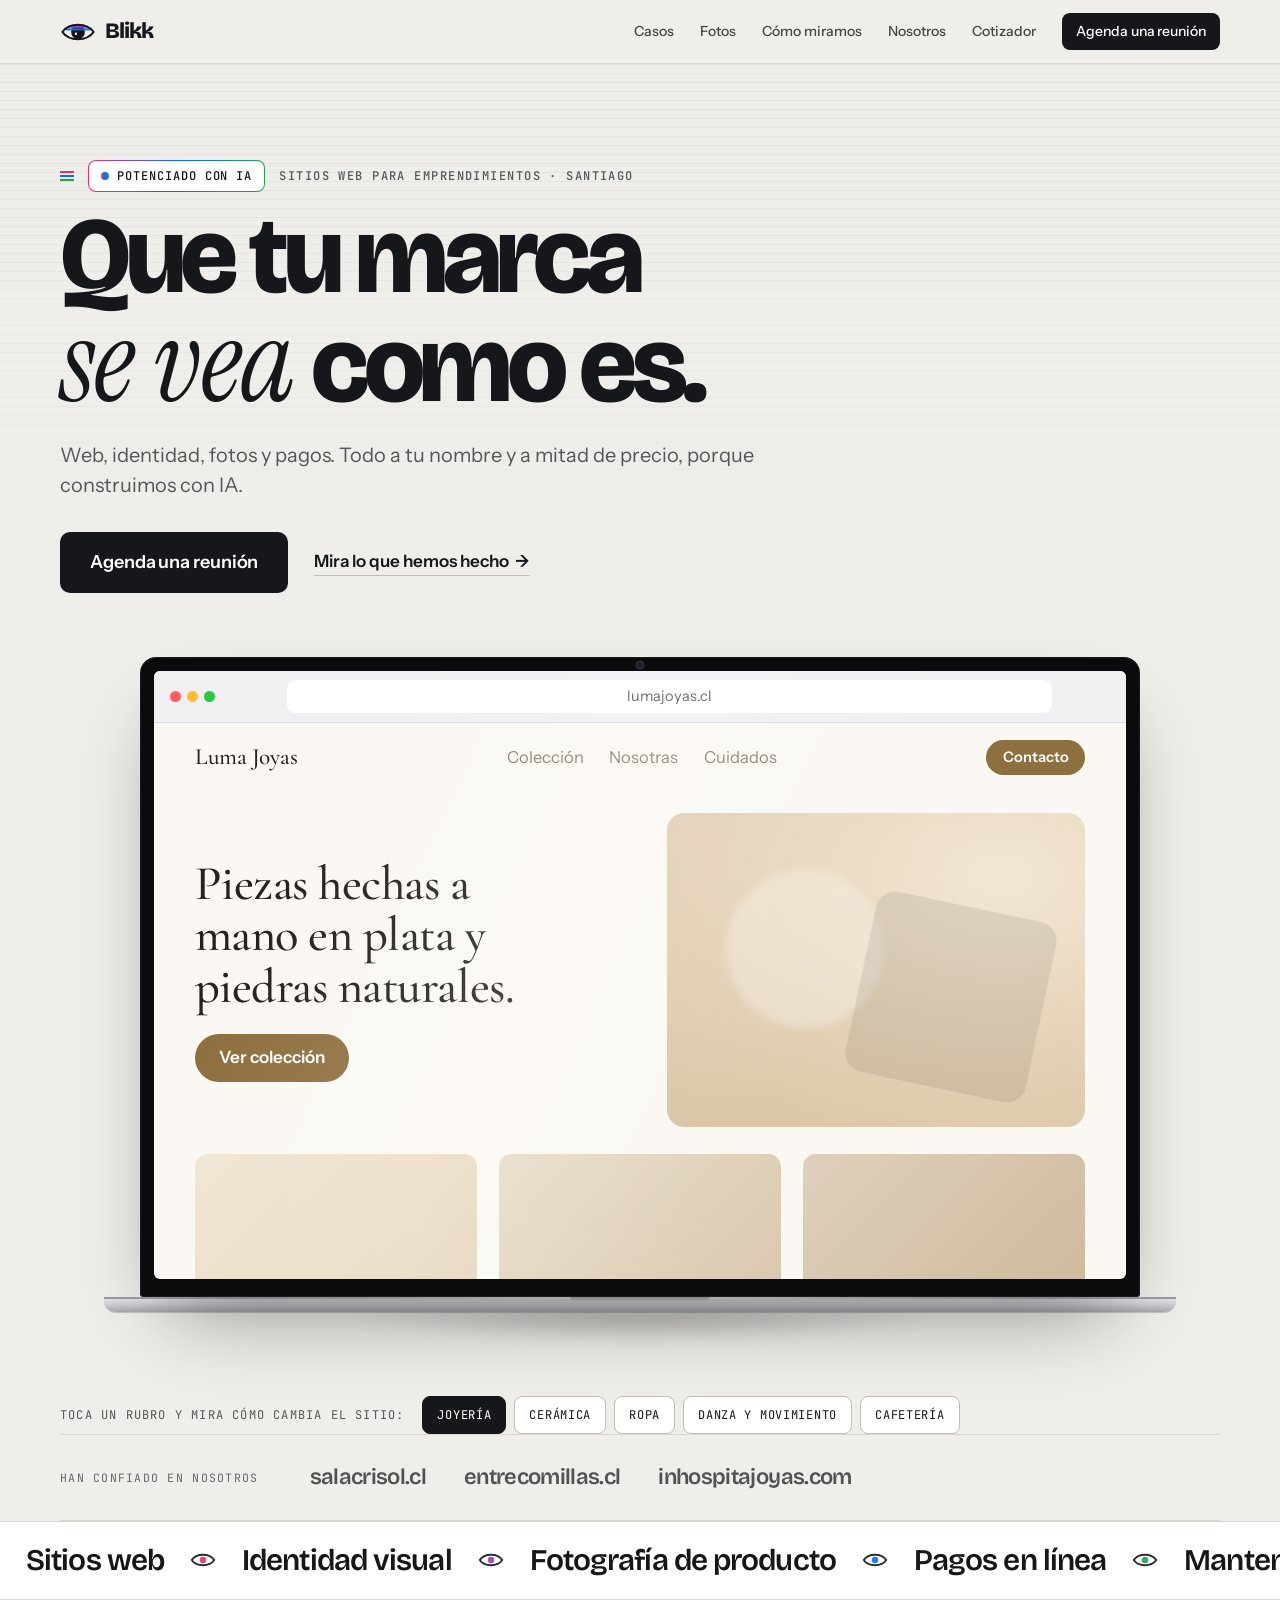
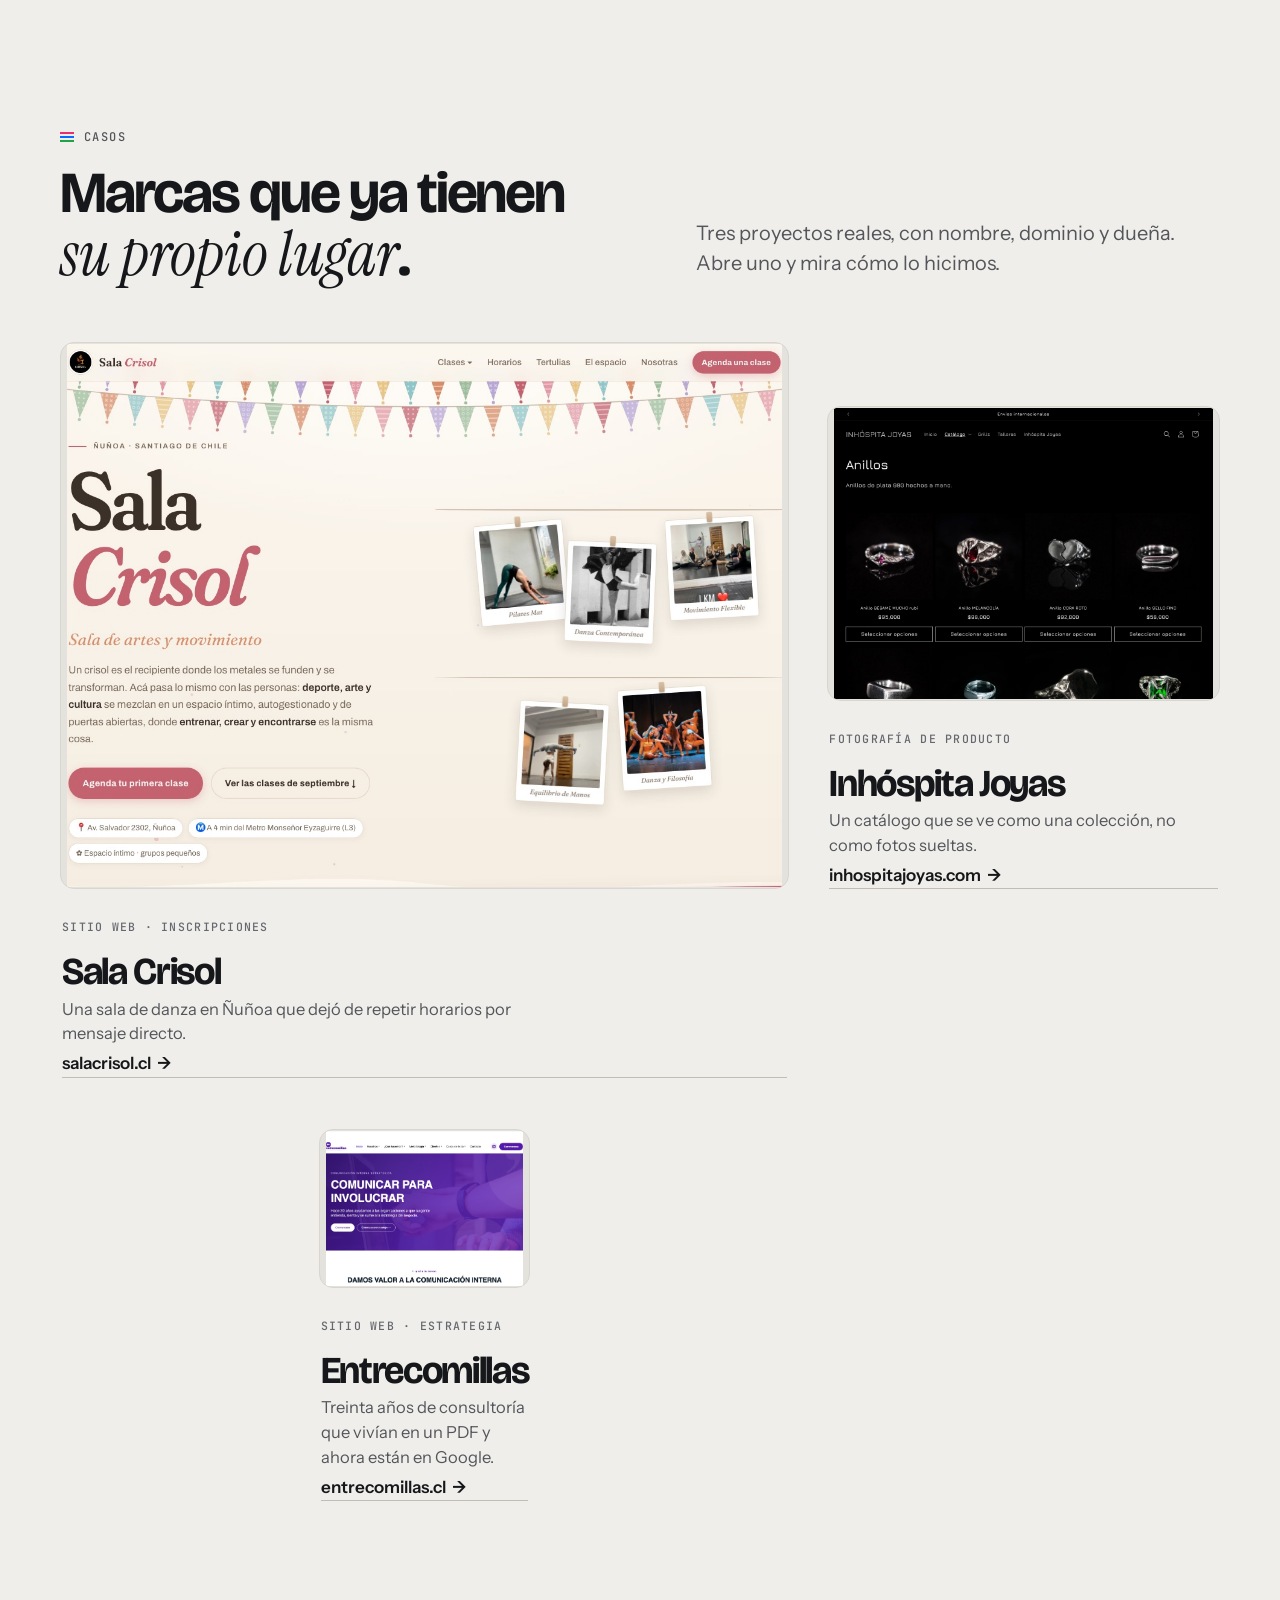
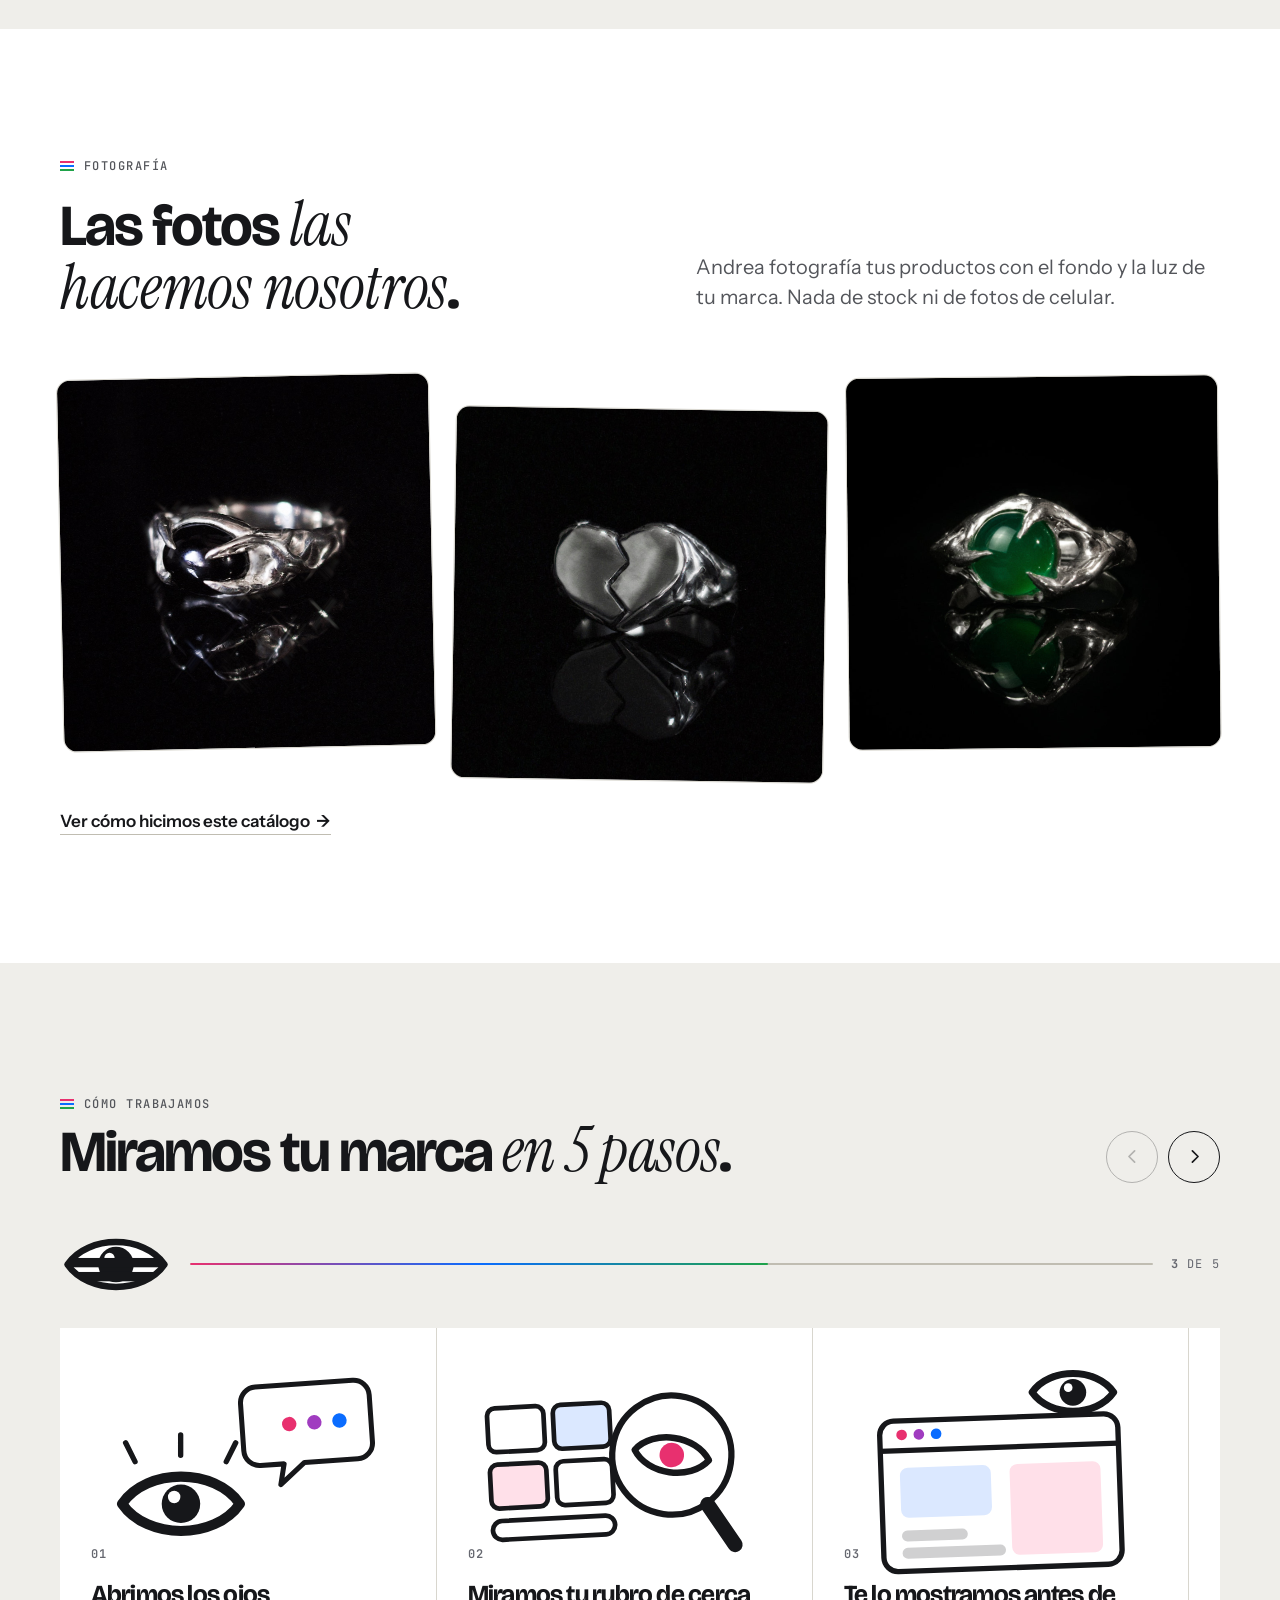
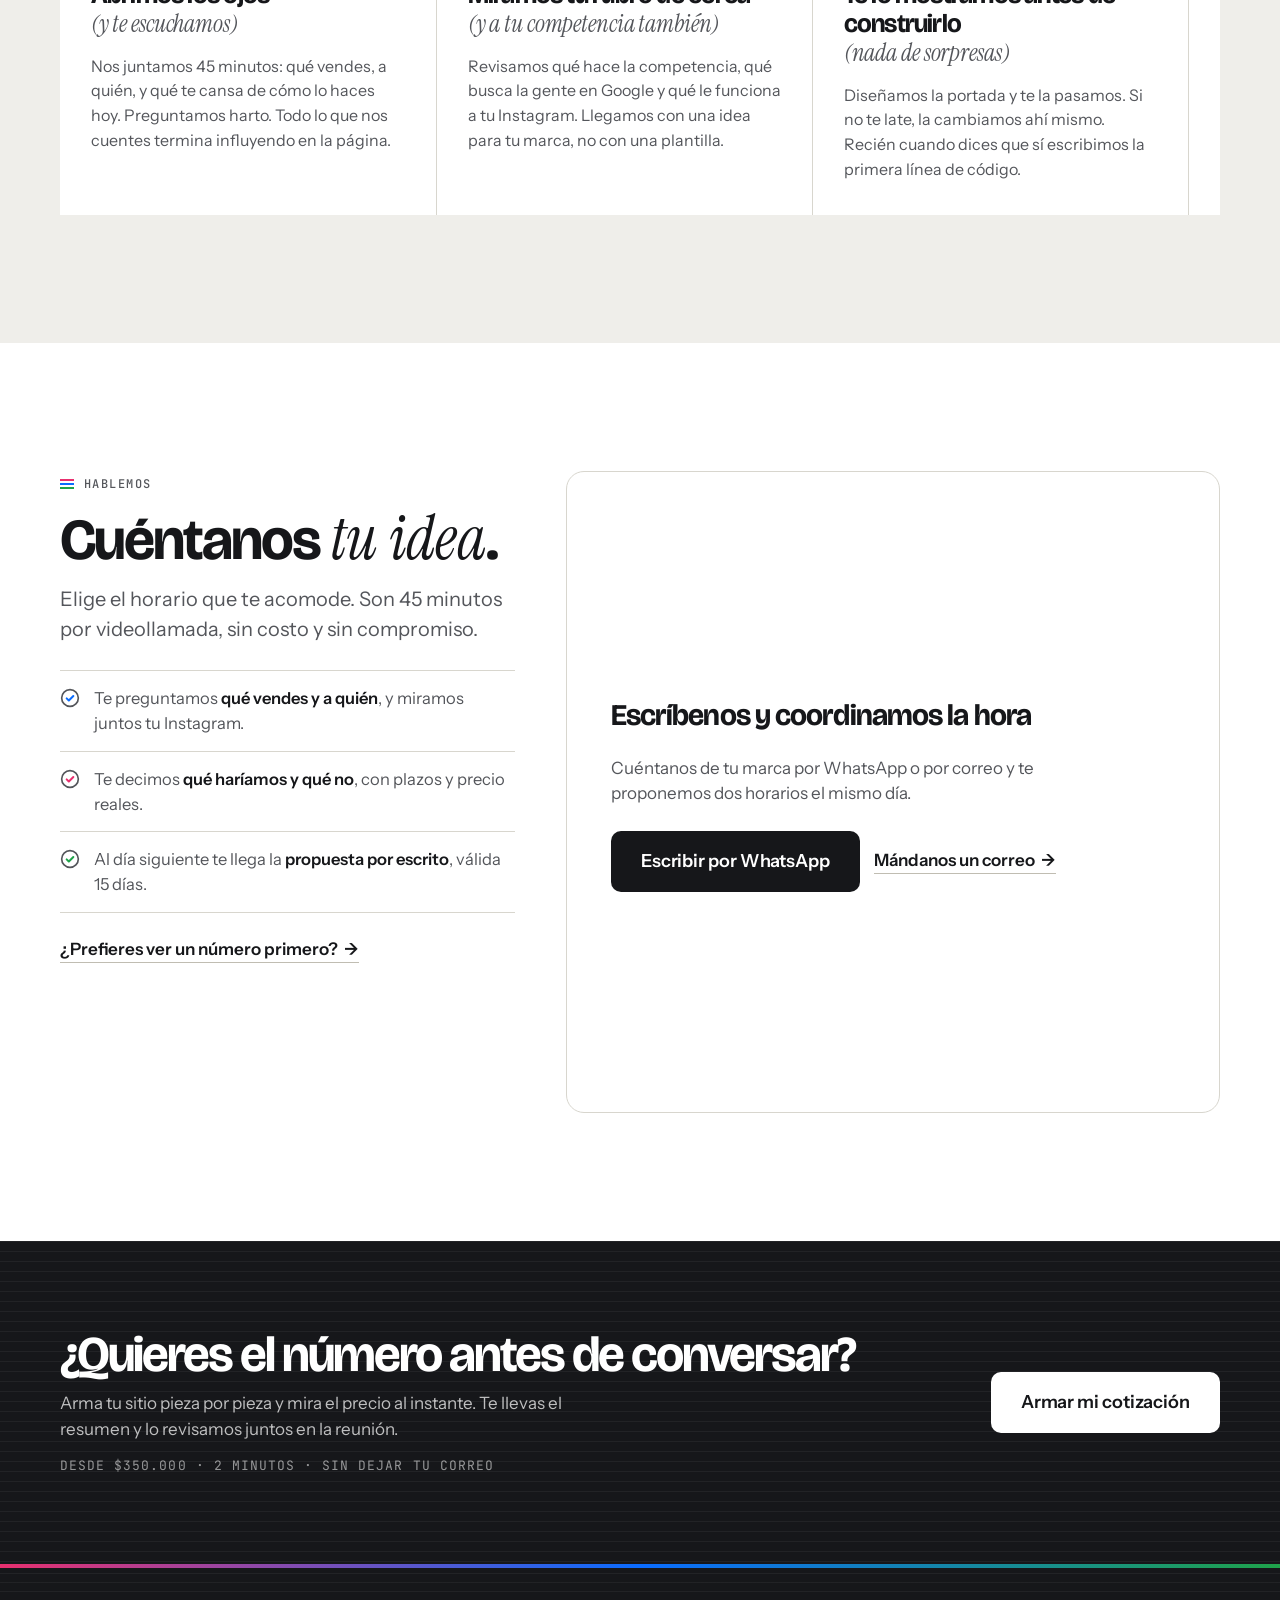
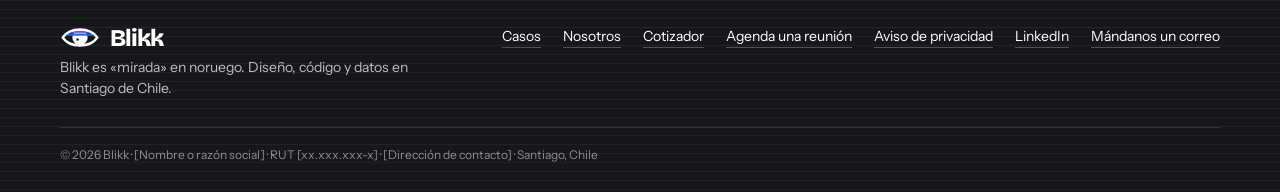
==== commit 2038f23a: "El estudio pasa a llamarse Blikk Blind decía lo contrario de lo que vende la página: todo el sitio h" ====
--- a/index.html
+++ b/index.html
@@ -3,11 +3,11 @@
 <head>
   <meta charset="utf-8">
   <meta name="viewport" content="width=device-width, initial-scale=1">
-  <title>Blind · Sitios web completos para tu marca</title>
-  <meta name="description" content="Blind: web, identidad visual, fotos, pagos y mantención para emprendimientos en Santiago. Todo a tu nombre y a mitad de precio porque construimos con IA. Agenda una reunión.">
+  <title>Blikk · Sitios web completos para tu marca</title>
+  <meta name="description" content="Blikk: web, identidad visual, fotos, pagos y mantención para emprendimientos en Santiago. Todo a tu nombre y a mitad de precio porque construimos con IA. Agenda una reunión.">
   <meta name="theme-color" content="#efeeea">
   <meta property="og:title" content="Que tu marca se vea como es.">
-  <meta property="og:description" content="Blind: web, identidad visual, fotos, pagos y mantención para emprendimientos en Santiago. Todo a tu nombre y a mitad de precio porque construimos con IA. Agenda una reunión.">
+  <meta property="og:description" content="Blikk: web, identidad visual, fotos, pagos y mantención para emprendimientos en Santiago. Todo a tu nombre y a mitad de precio porque construimos con IA. Agenda una reunión.">
   <meta property="og:type" content="website">
   <meta property="og:locale" content="es_CL">
   <link rel="canonical" href="https://langab.github.io/estudio-web/">
@@ -15,7 +15,7 @@
   <link rel="preconnect" href="https://fonts.googleapis.com">
   <link rel="preconnect" href="https://fonts.gstatic.com" crossorigin>
   <link rel="stylesheet" href="https://fonts.googleapis.com/css2?family=Bricolage+Grotesque:opsz,wght@12..96,500..800&family=Instrument+Sans:wght@400;500;600&family=Instrument+Serif:ital@0;1&family=JetBrains+Mono:wght@500;600&family=Cormorant+Garamond:wght@500&family=Nunito:wght@800&family=Archivo+Black&family=DM+Serif+Display:ital@1&family=Zilla+Slab:wght@600&display=swap">
-  <link rel="stylesheet" href="css/estilos.css?v=20260909">
+  <link rel="stylesheet" href="css/estilos.css?v=20260909b">
 </head>
 <body>
 <div class="persiana-intro" aria-hidden="true"><i></i><i></i><i></i><i></i><i></i><i></i></div>
@@ -23,7 +23,7 @@
 
 <header class="nav">
   <div class="nav__in wrap">
-    <a class="nav__logo" href="#contenido" aria-label="Blind · inicio"><svg class="logo" viewBox="0 0 120 80" width="36" height="24" aria-hidden="true"><defs><clipPath id="ojo-nav"><path d="M8 40 C 30 8 90 8 112 40 C 90 72 30 72 8 40 Z"/></clipPath></defs><circle cx="60" cy="40" r="23" fill="currentColor"/><circle cx="53" cy="46" r="4" style="fill:var(--hl,#fff)" opacity=".9"/><g clip-path="url(#ojo-nav)"><rect x="0" y="11" width="120" height="6.5" fill="#e8306f"/><rect x="0" y="19.5" width="120" height="6.5" fill="#a03cc0"/><rect x="0" y="28" width="120" height="6.5" fill="#0a6cff"/></g><path d="M8 40 C 30 8 90 8 112 40 C 90 72 30 72 8 40 Z" fill="none" stroke="currentColor" stroke-width="7" stroke-linejoin="round"/></svg><span data-cfg="nombre">Blind</span></a>
+    <a class="nav__logo" href="#contenido" aria-label="Blikk · inicio"><svg class="logo" viewBox="0 0 120 80" width="36" height="24" aria-hidden="true"><defs><clipPath id="ojo-nav"><path d="M8 40 C 30 8 90 8 112 40 C 90 72 30 72 8 40 Z"/></clipPath></defs><circle cx="60" cy="40" r="23" fill="currentColor"/><circle cx="53" cy="46" r="4" style="fill:var(--hl,#fff)" opacity=".9"/><g clip-path="url(#ojo-nav)"><rect x="0" y="11" width="120" height="6.5" fill="#e8306f"/><rect x="0" y="19.5" width="120" height="6.5" fill="#a03cc0"/><rect x="0" y="28" width="120" height="6.5" fill="#0a6cff"/></g><path d="M8 40 C 30 8 90 8 112 40 C 90 72 30 72 8 40 Z" fill="none" stroke="currentColor" stroke-width="7" stroke-linejoin="round"/></svg><span data-cfg="nombre">Blikk</span></a>
     <button class="nav__burger" aria-label="Abrir menú" aria-expanded="false" aria-controls="menu"><span></span><span></span></button>
     <nav class="nav__links" id="menu" aria-label="Secciones">
       <a href="#casos" data-spy>Casos</a>
@@ -393,8 +393,8 @@
 <footer class="foot">
   <div class="wrap foot__in">
     <div>
-      <a class="foot__logo" href="#contenido"><svg class="logo" viewBox="0 0 120 80" width="40" height="27" aria-hidden="true"><defs><clipPath id="ojo-pie"><path d="M8 40 C 30 8 90 8 112 40 C 90 72 30 72 8 40 Z"/></clipPath></defs><circle cx="60" cy="40" r="23" fill="currentColor"/><circle cx="53" cy="46" r="4" style="fill:var(--hl,#fff)" opacity=".9"/><g clip-path="url(#ojo-pie)"><rect x="0" y="11" width="120" height="6.5" fill="#e8306f"/><rect x="0" y="19.5" width="120" height="6.5" fill="#a03cc0"/><rect x="0" y="28" width="120" height="6.5" fill="#0a6cff"/></g><path d="M8 40 C 30 8 90 8 112 40 C 90 72 30 72 8 40 Z" fill="none" stroke="currentColor" stroke-width="7" stroke-linejoin="round"/></svg><span data-cfg="nombre">Blind</span></a>
-      <p class="foot__tag">Diseño, código y datos en <span data-cfg="ciudad"></span>.</p>
+      <a class="foot__logo" href="#contenido"><svg class="logo" viewBox="0 0 120 80" width="40" height="27" aria-hidden="true"><defs><clipPath id="ojo-pie"><path d="M8 40 C 30 8 90 8 112 40 C 90 72 30 72 8 40 Z"/></clipPath></defs><circle cx="60" cy="40" r="23" fill="currentColor"/><circle cx="53" cy="46" r="4" style="fill:var(--hl,#fff)" opacity=".9"/><g clip-path="url(#ojo-pie)"><rect x="0" y="11" width="120" height="6.5" fill="#e8306f"/><rect x="0" y="19.5" width="120" height="6.5" fill="#a03cc0"/><rect x="0" y="28" width="120" height="6.5" fill="#0a6cff"/></g><path d="M8 40 C 30 8 90 8 112 40 C 90 72 30 72 8 40 Z" fill="none" stroke="currentColor" stroke-width="7" stroke-linejoin="round"/></svg><span data-cfg="nombre">Blikk</span></a>
+      <p class="foot__tag"><span data-cfg="significado"></span> Diseño, código y datos en <span data-cfg="ciudad"></span>.</p>
     </div>
     <nav aria-label="Enlaces del sitio">
       <a href="#casos">Casos</a>
@@ -521,7 +521,7 @@
 </dialog>
 
 
-<script src="js/config.js?v=20260909"></script>
-<script src="js/main.js?v=20260909"></script>
+<script src="js/config.js?v=20260909b"></script>
+<script src="js/main.js?v=20260909b"></script>
 </body>
 </html>
--- a/css/estilos.css
+++ b/css/estilos.css
@@ -1,6 +1,7 @@
 /* =====================================================================
-   BLIND · sistema visual propio
-   Idea: "persiana" (blind). Luz que entra por lamas horizontales.
+   BLIKK · sistema visual propio
+   Blikk es "mirada" en noruego. La idea: un ojo que mira a través de una
+   persiana; la luz entra por las lamas horizontales.
    Tipografía: Bricolage Grotesque (títulos) · Instrument Sans (texto) ·
    JetBrains Mono (precios, etiquetas, números).
    Paleta: tinta + blanco, con tres acentos del cruce:
